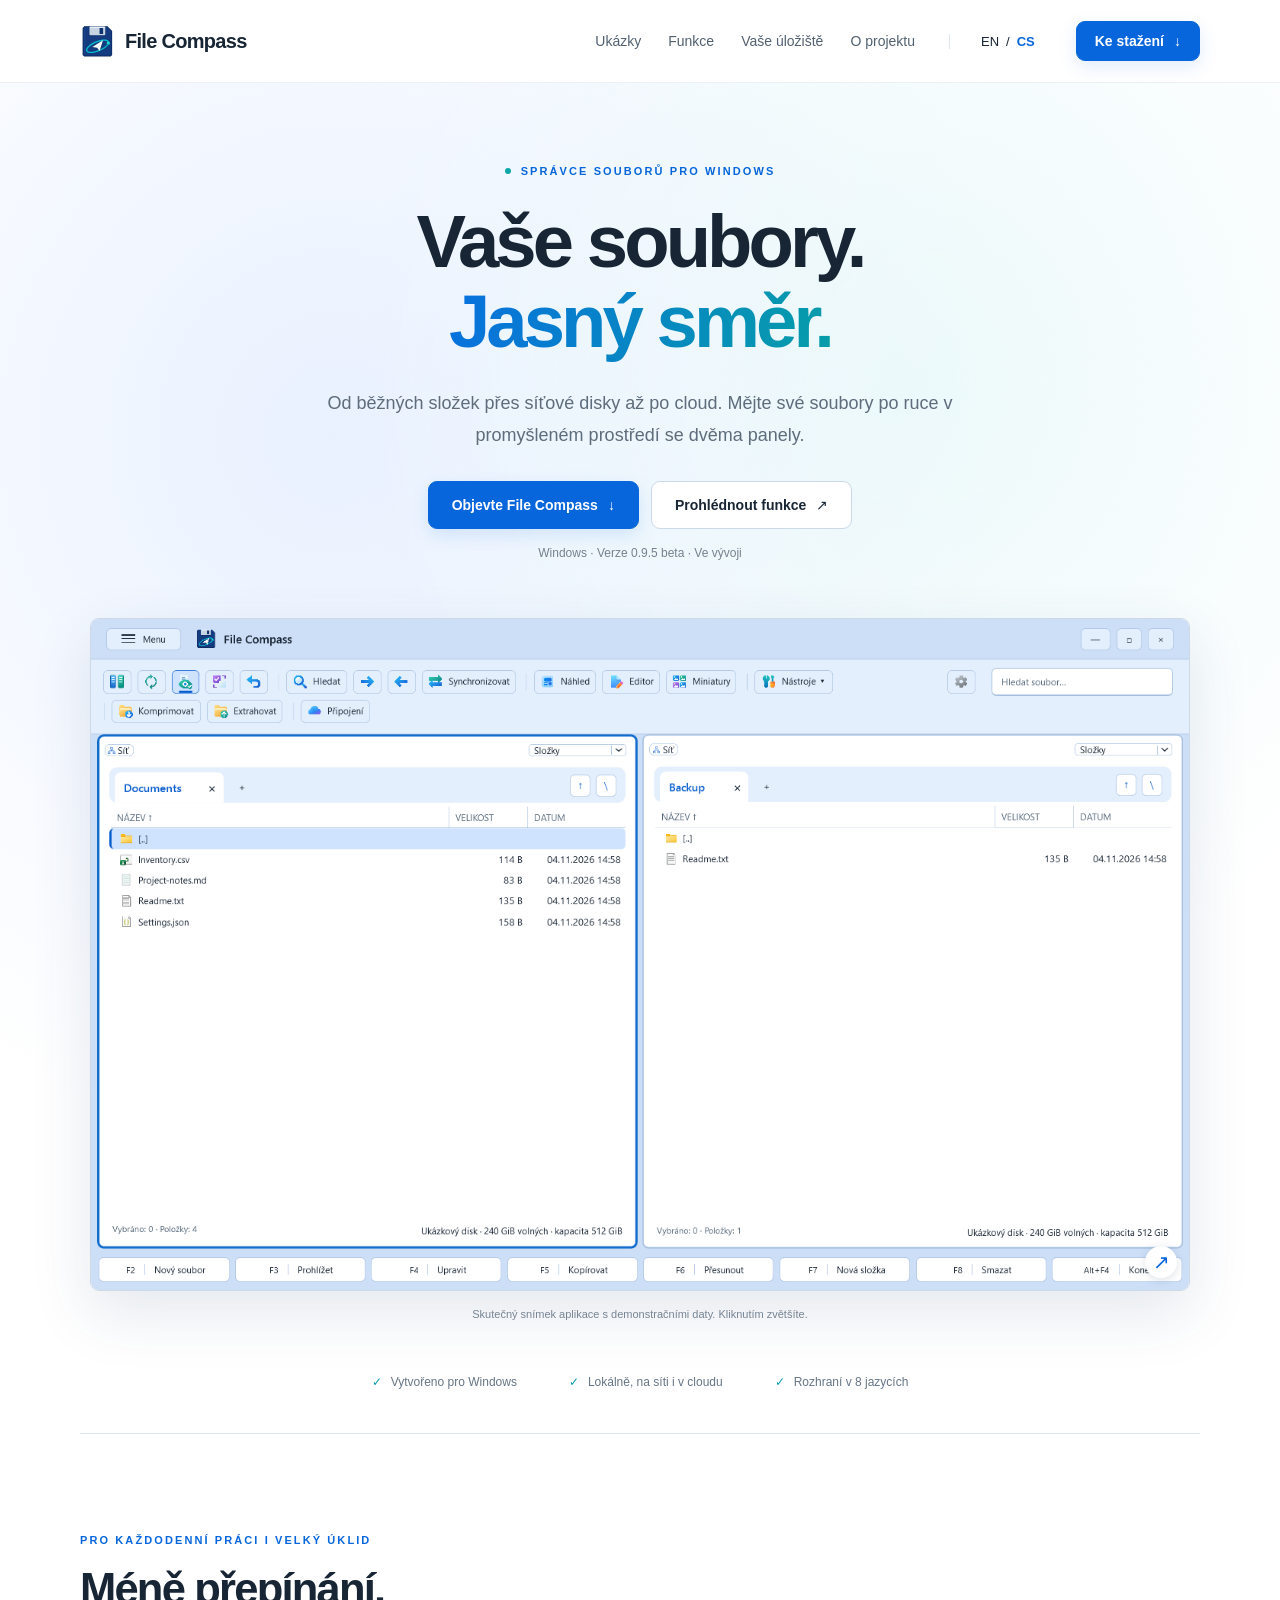
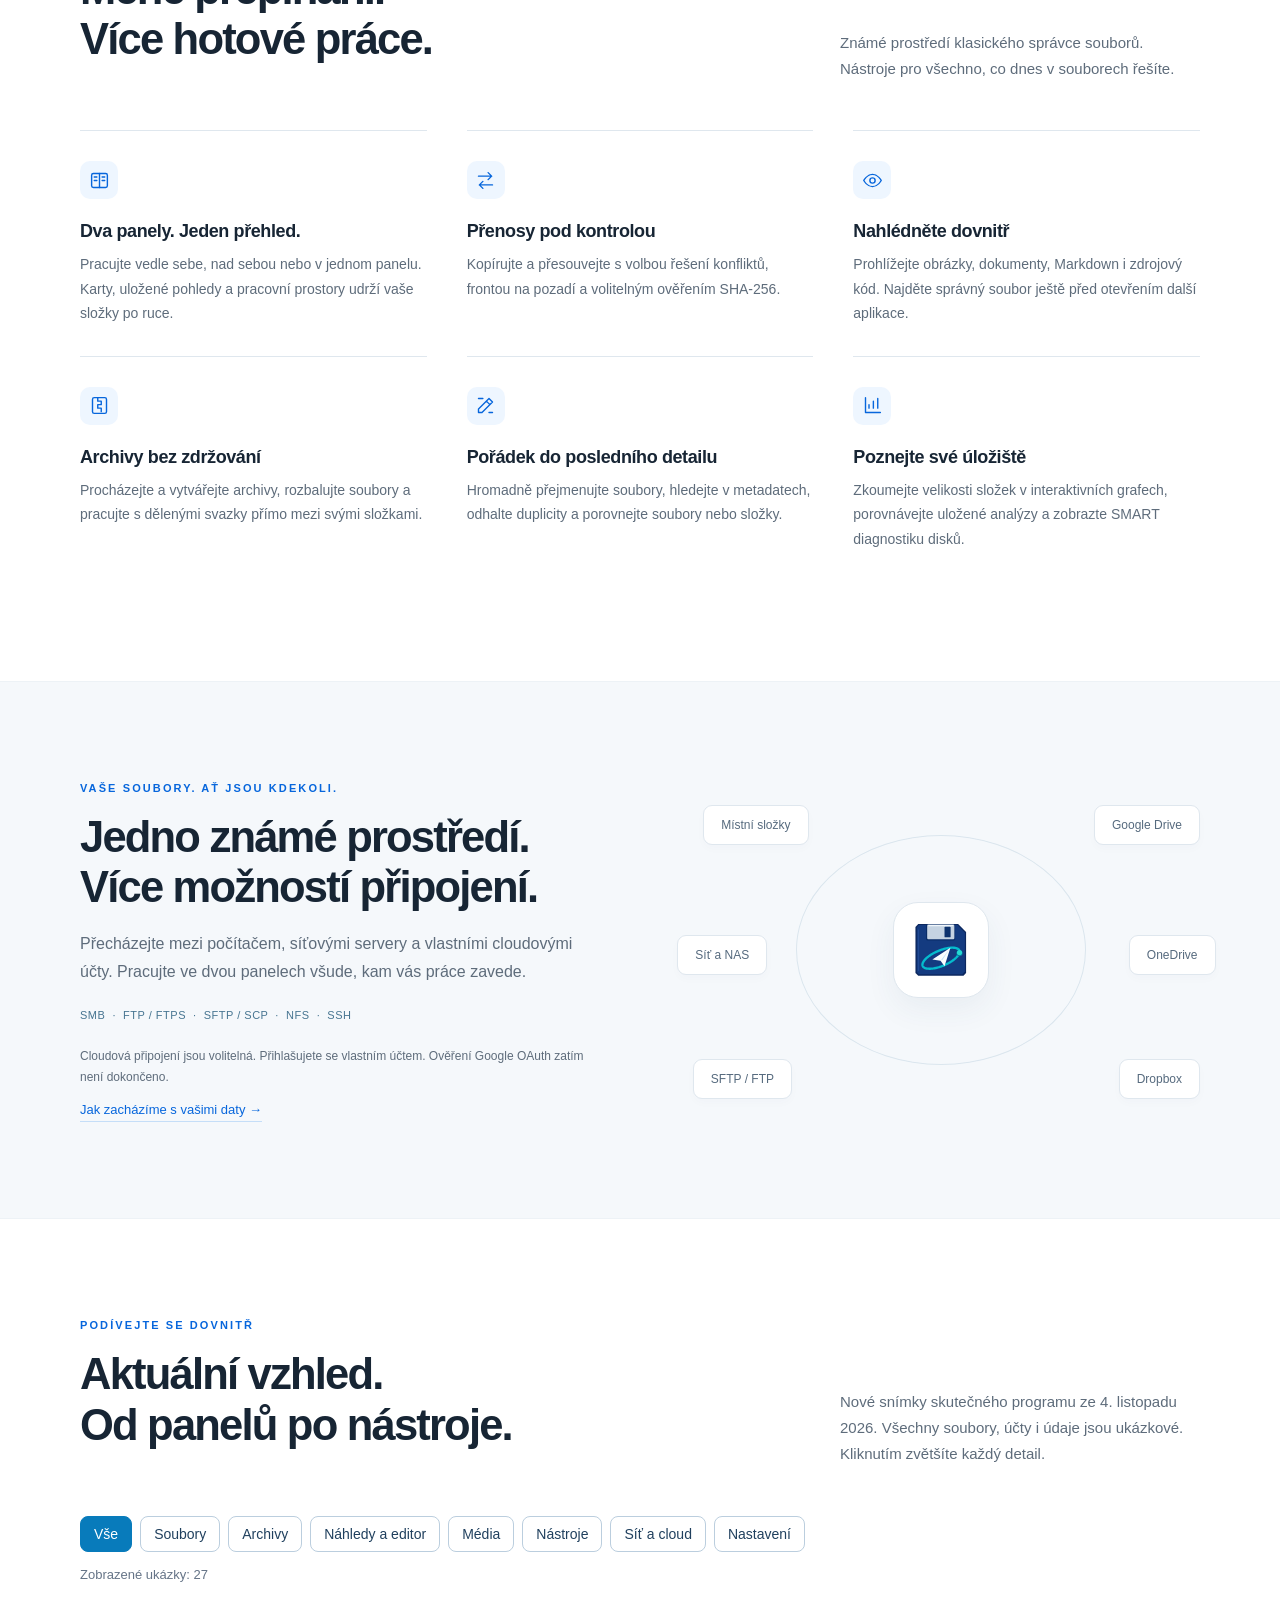
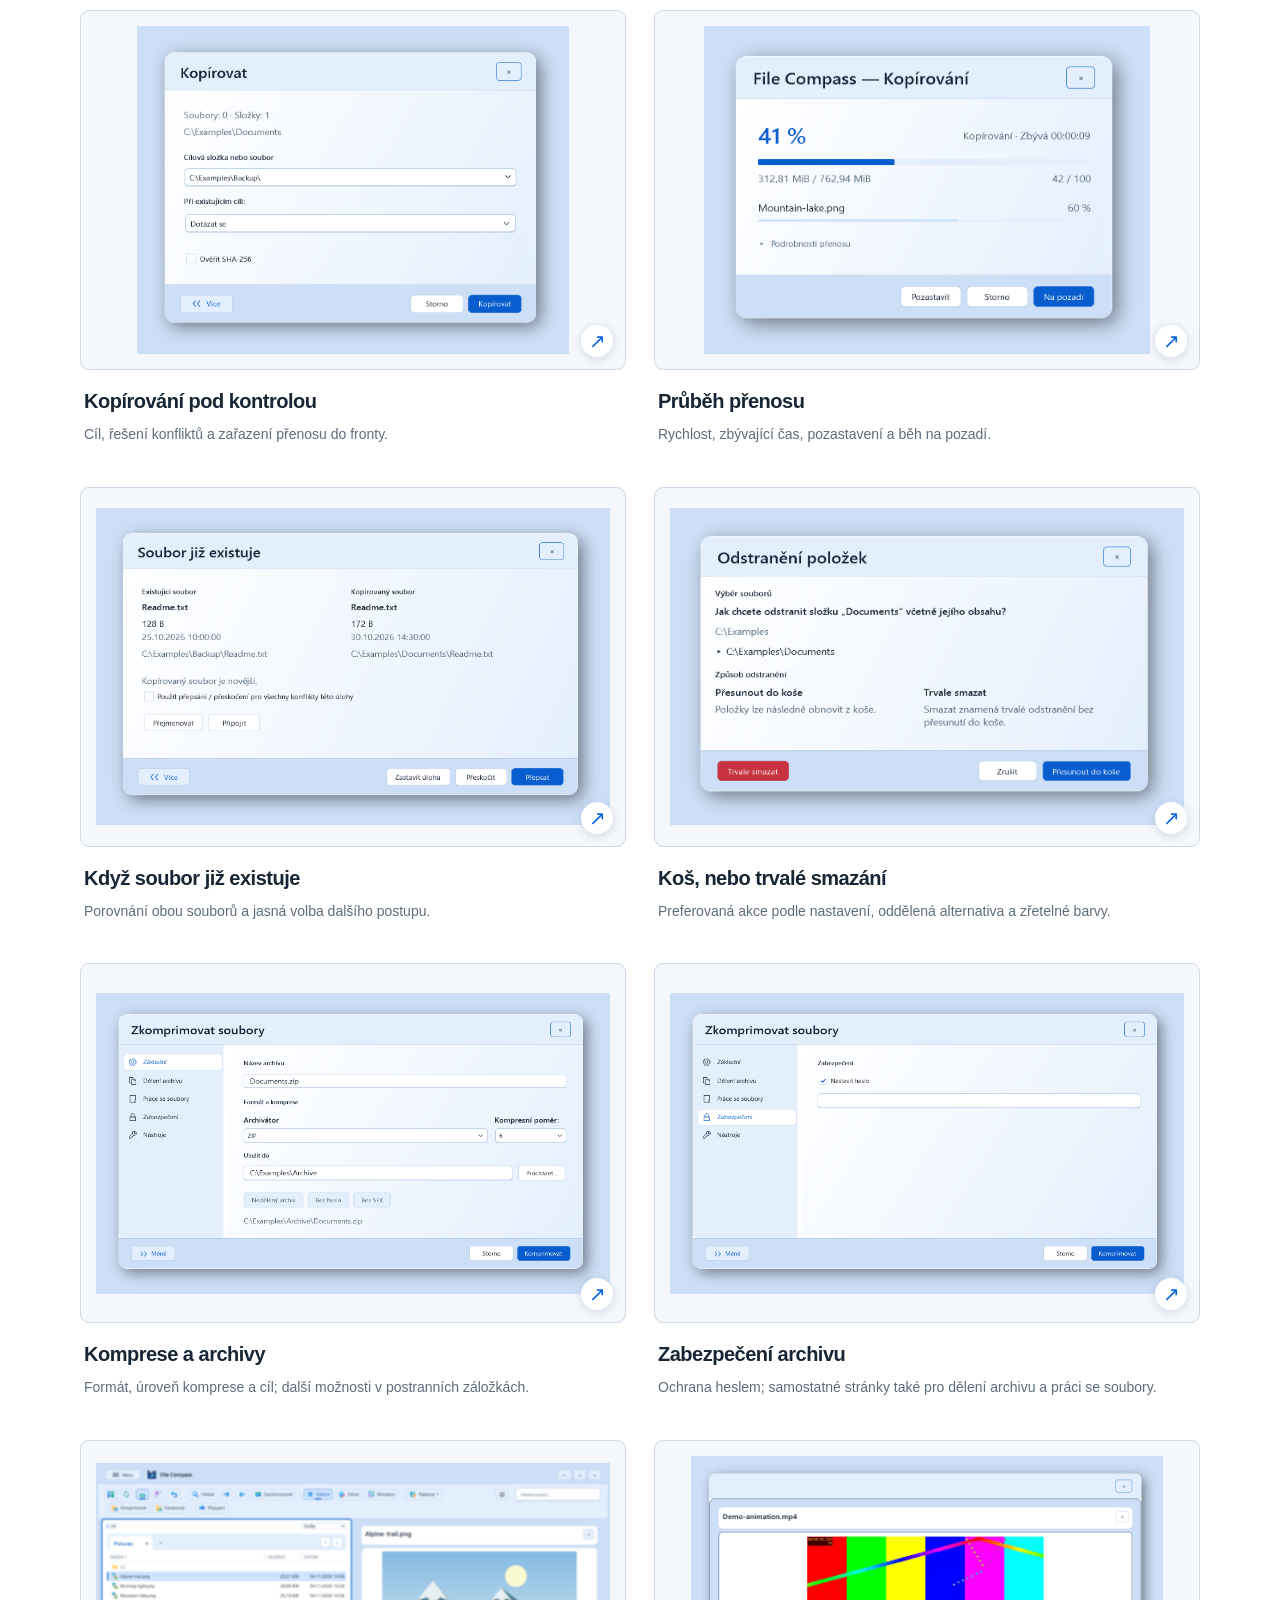
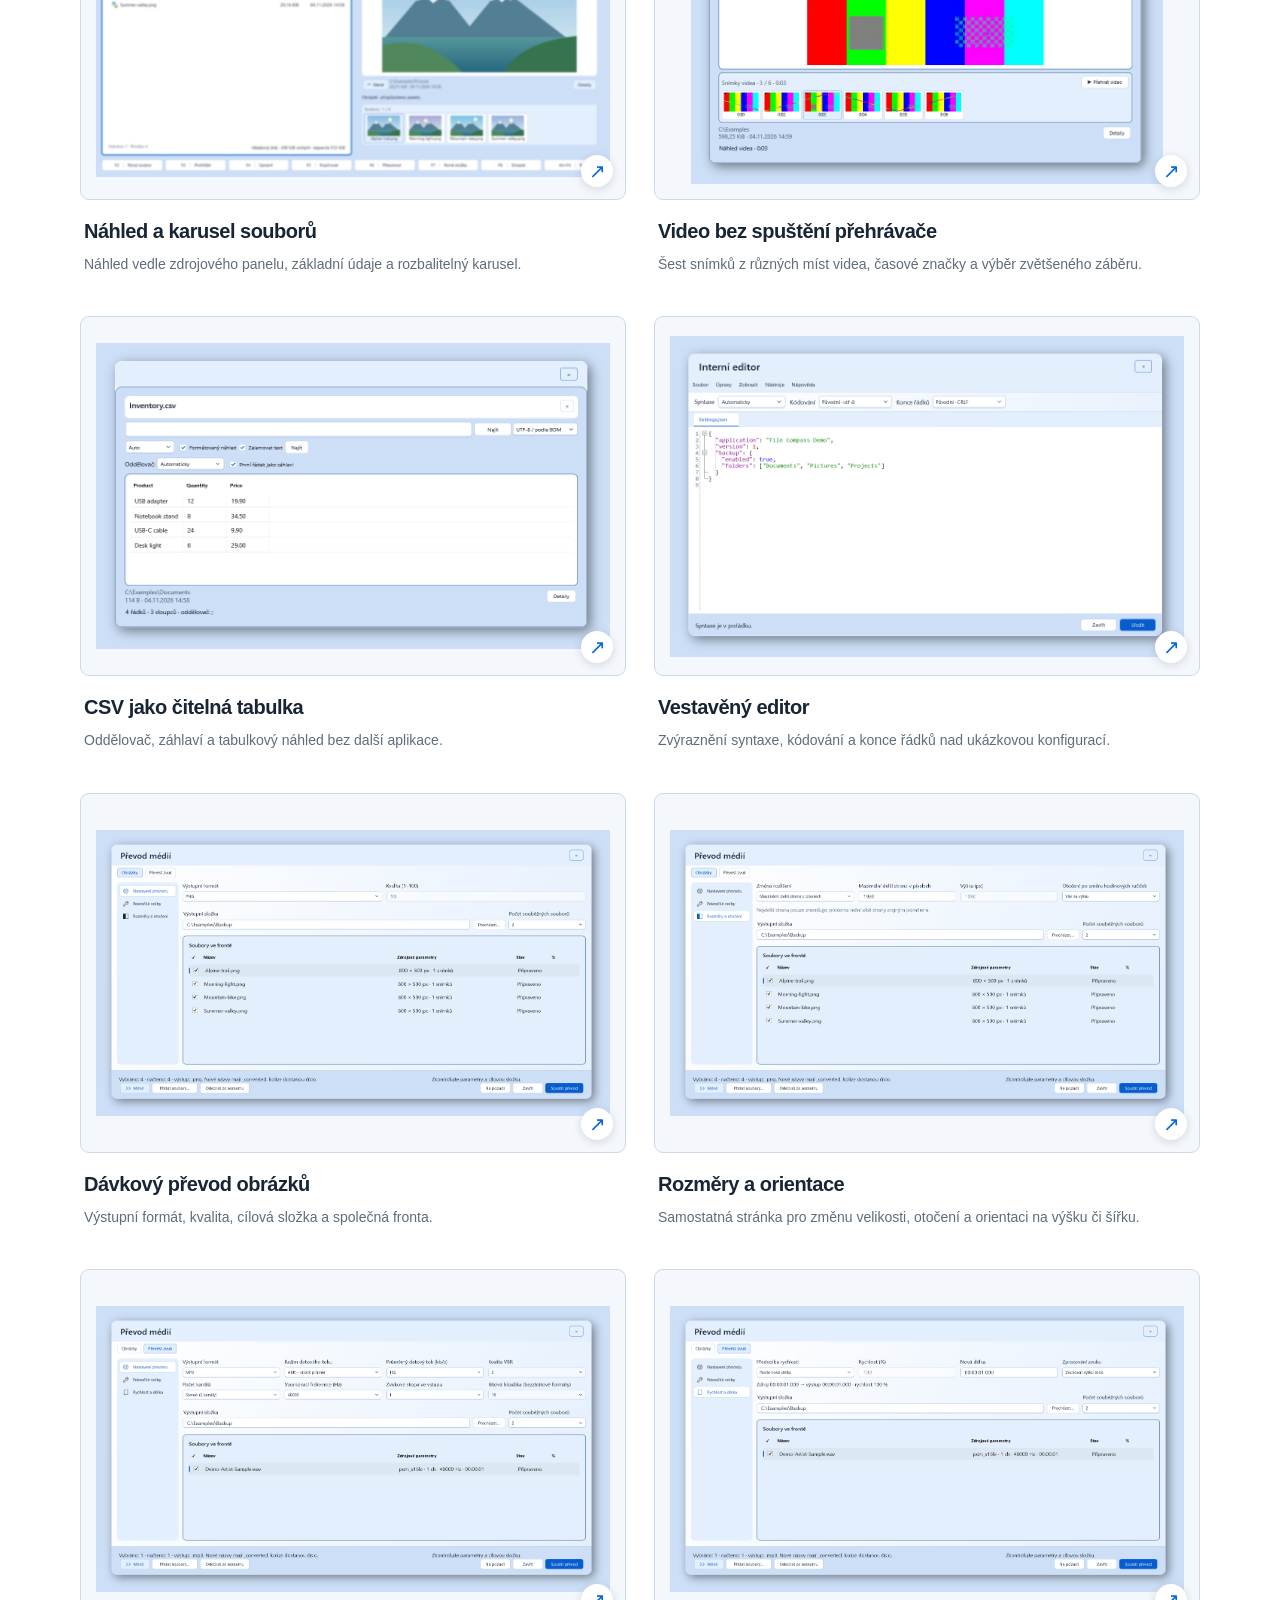
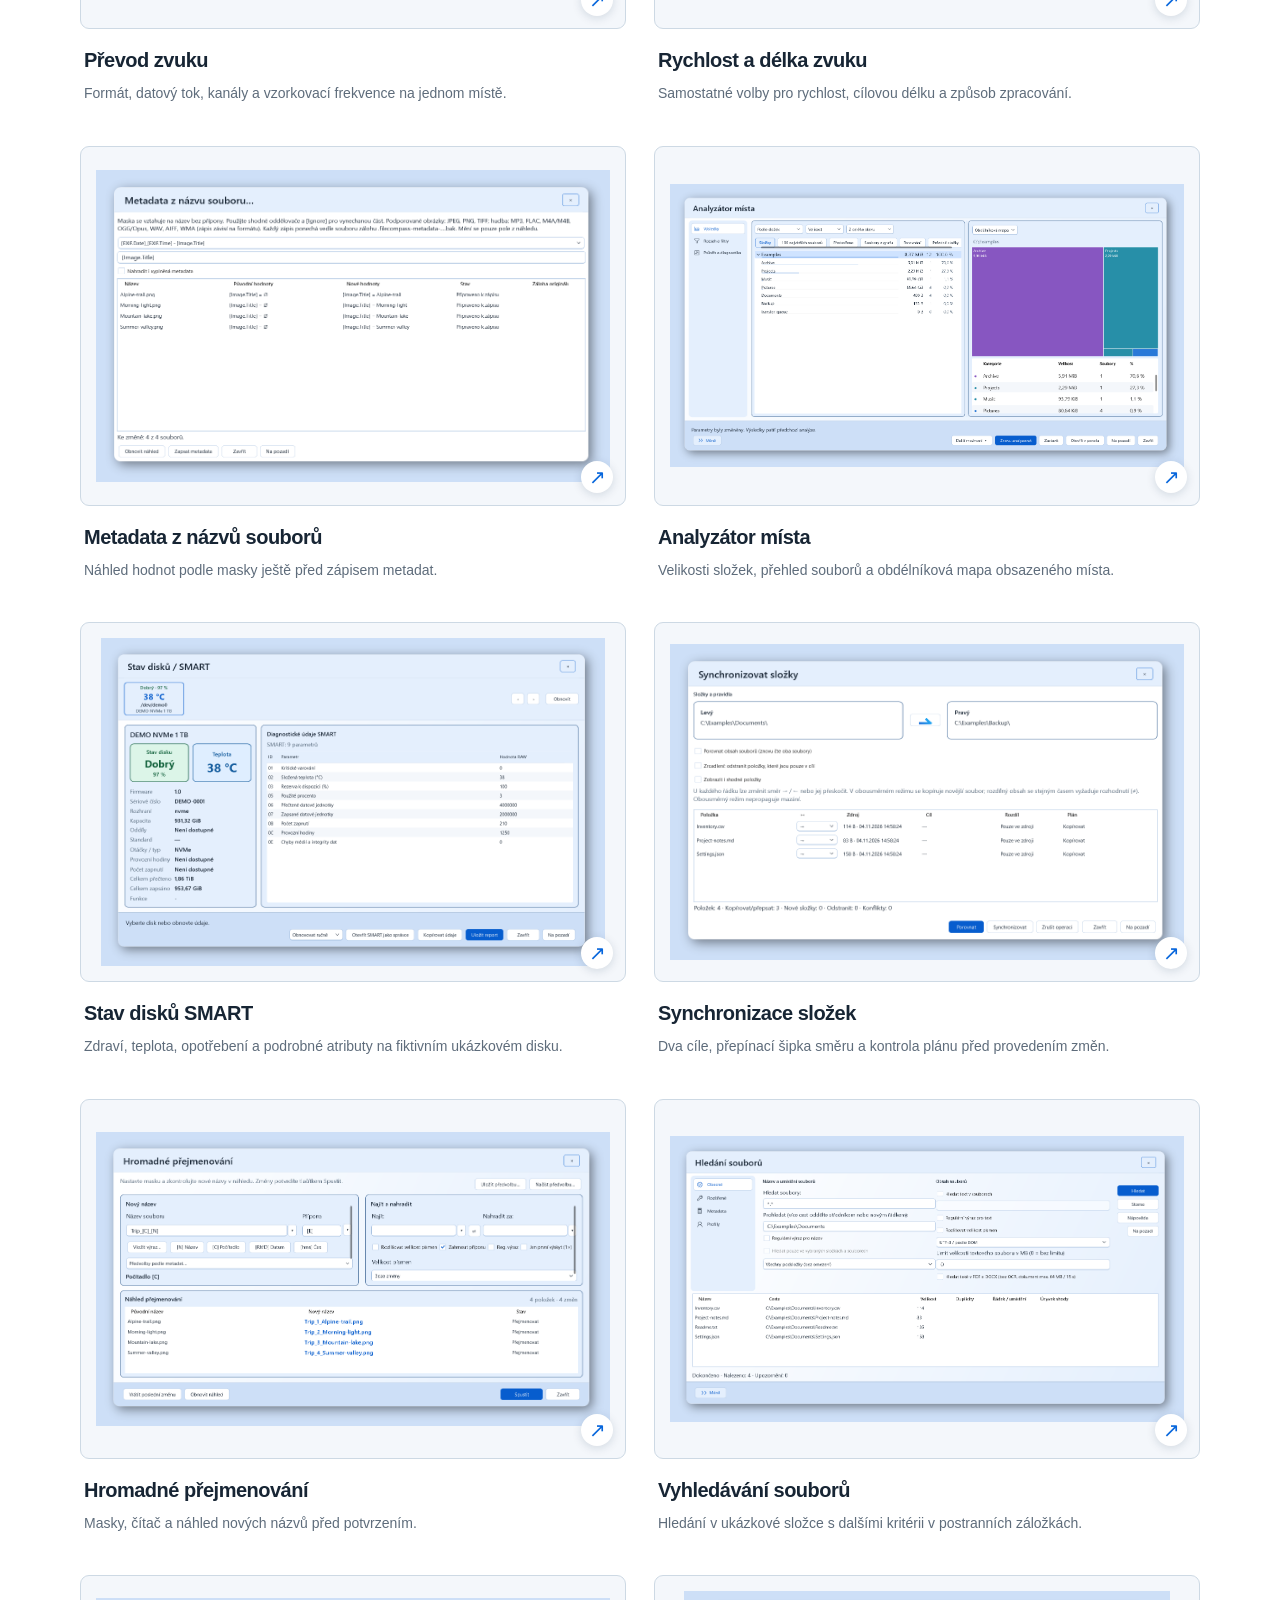
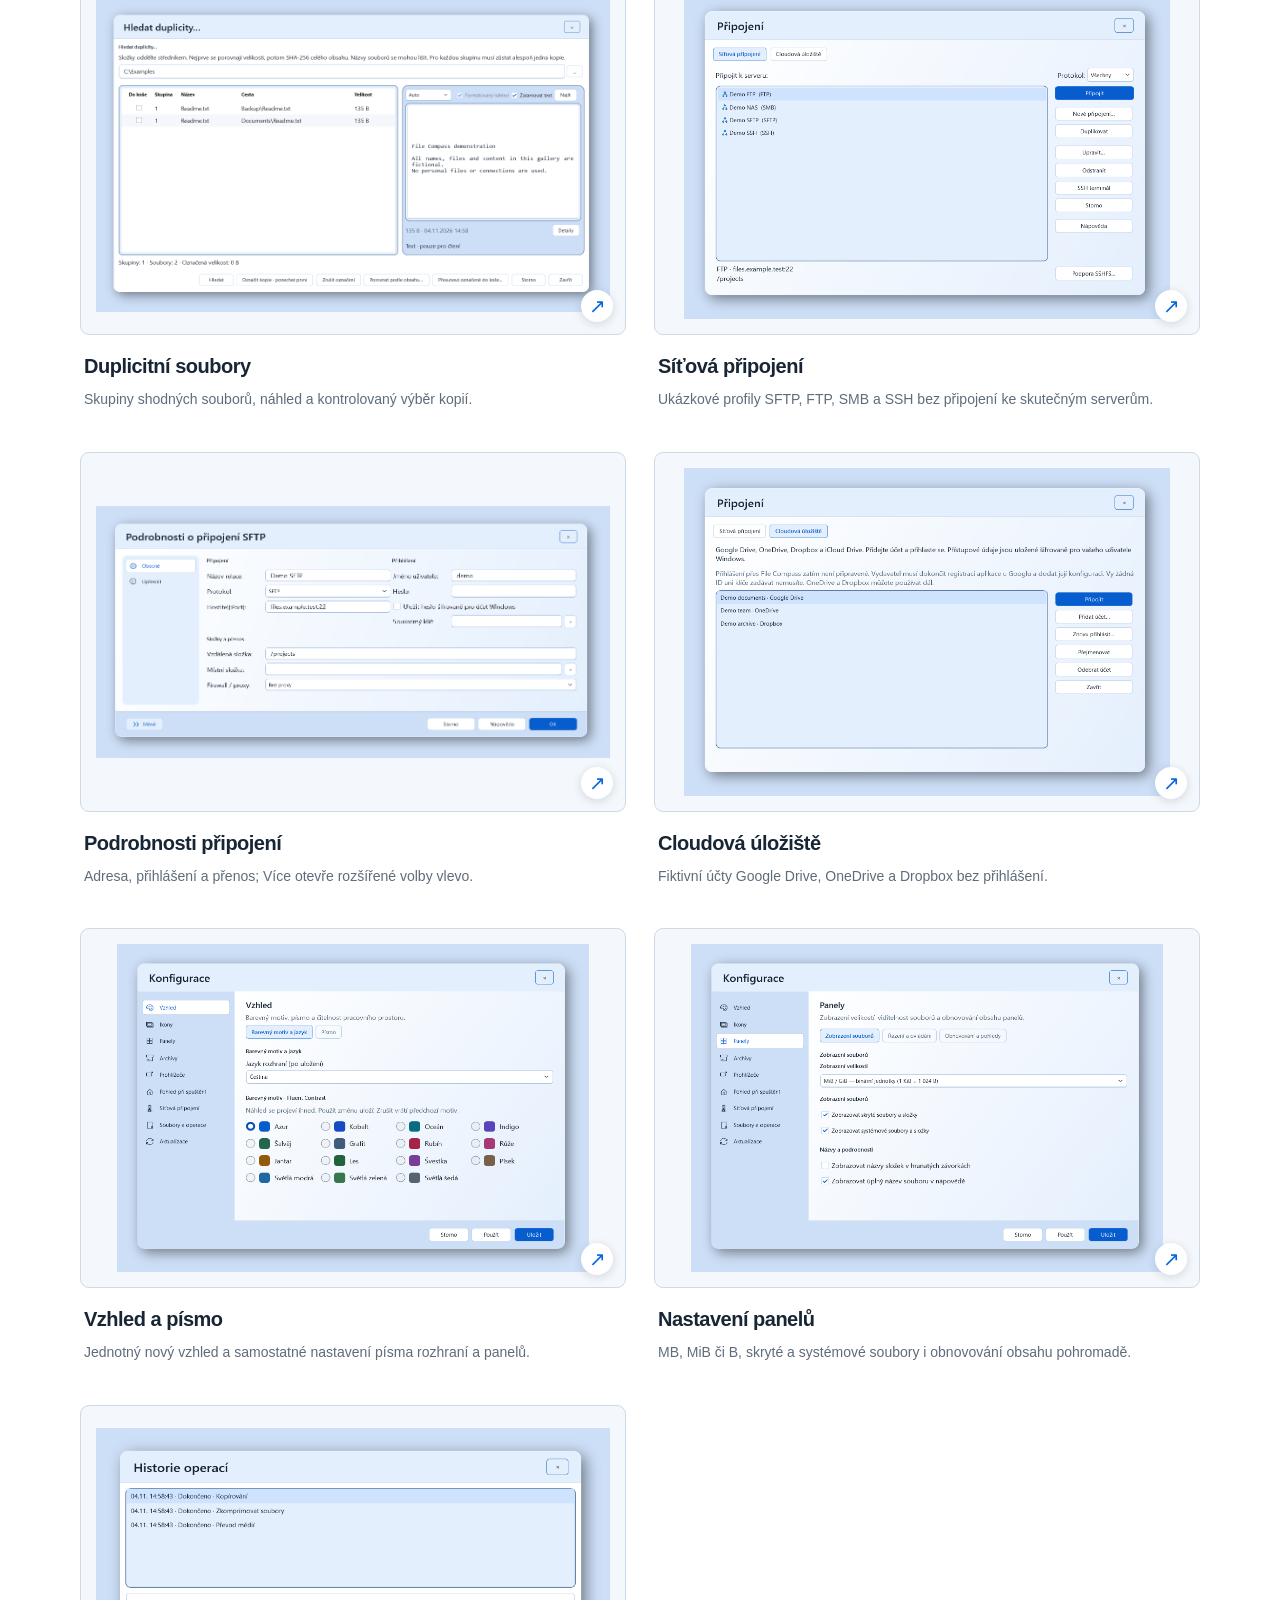
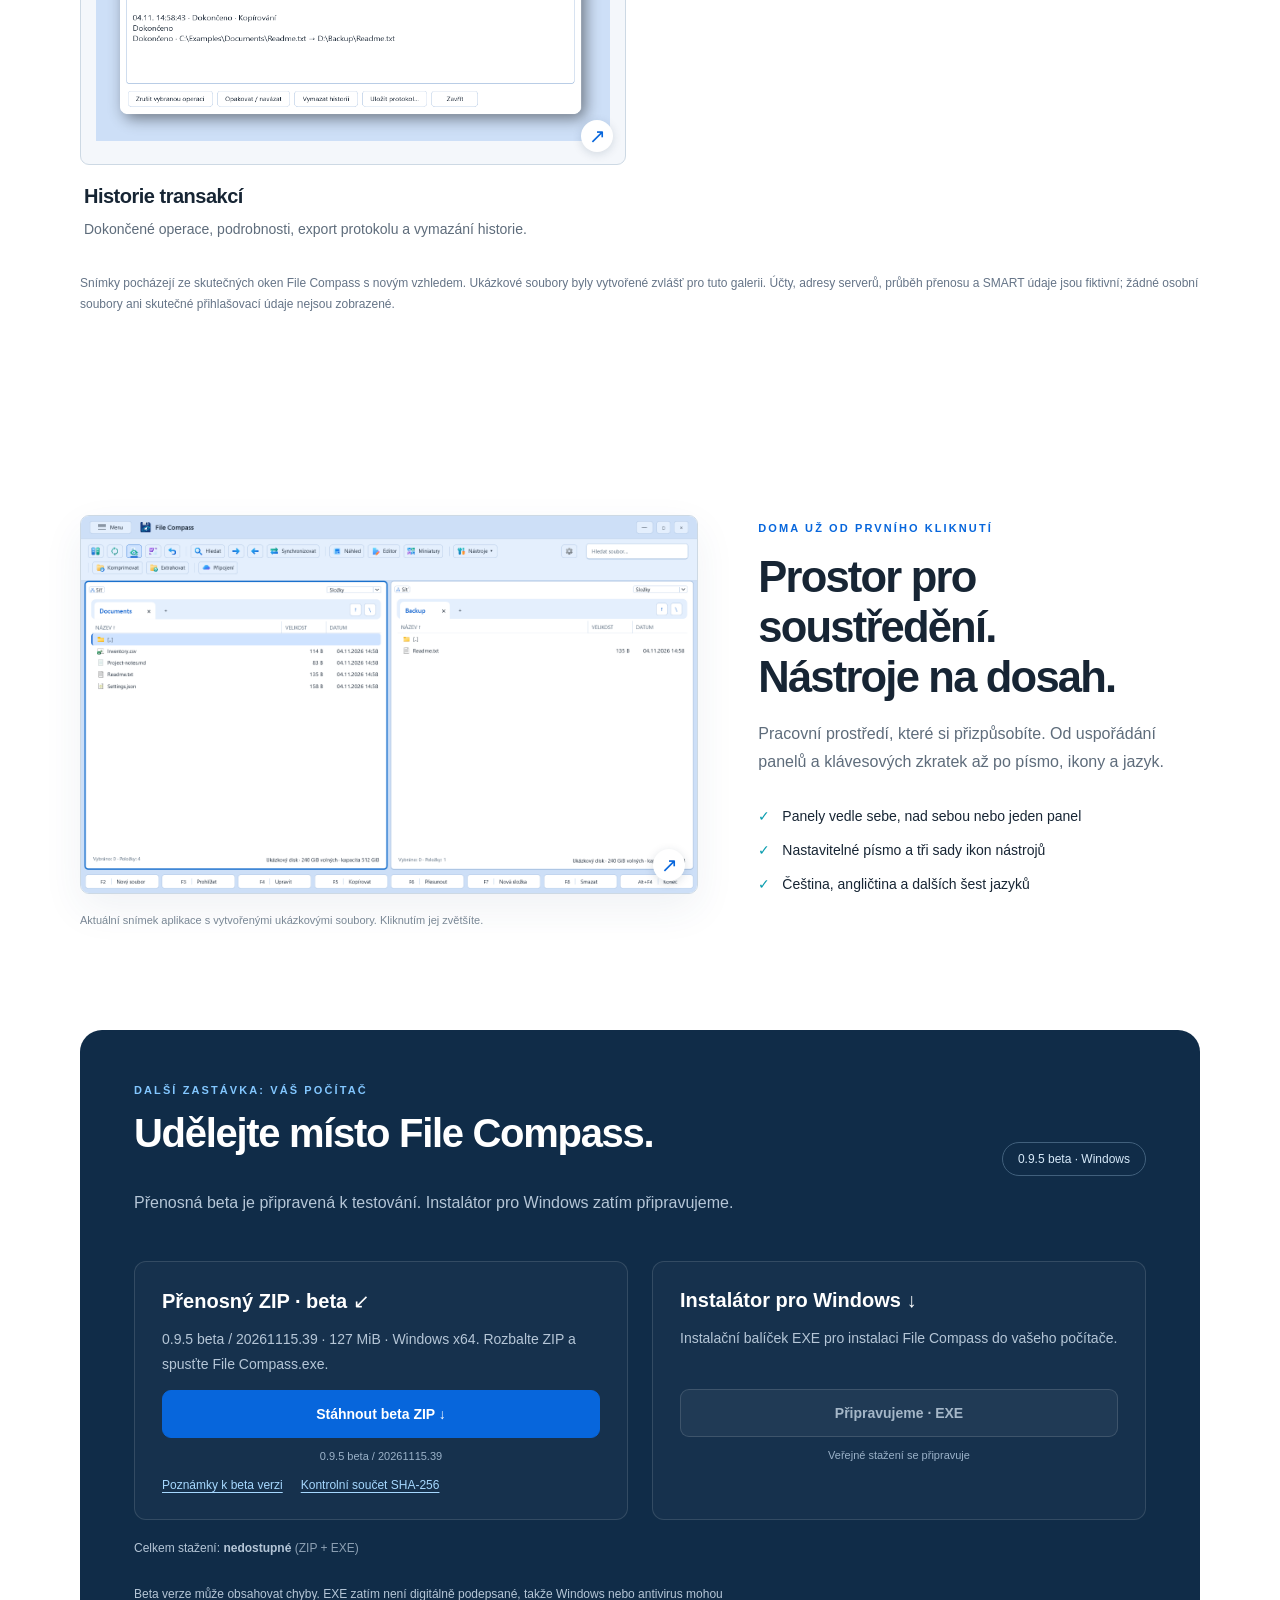
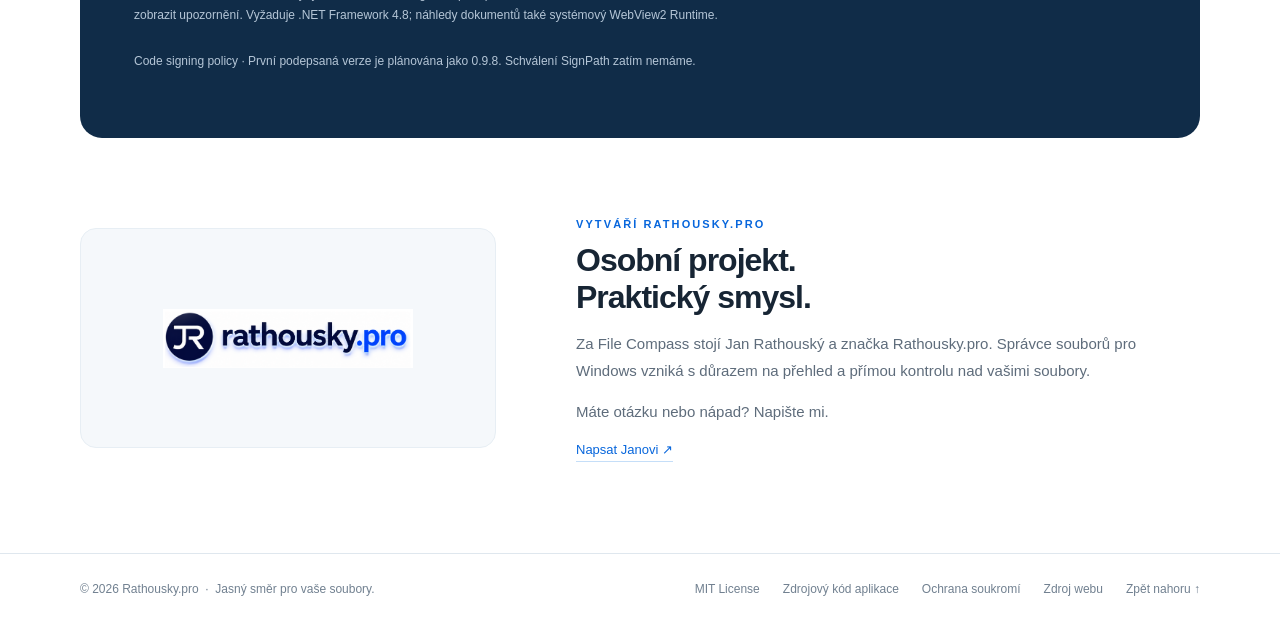
==== cs.html @ 308aa8f0 "Update developer contact address" ====
<!doctype html>
<html lang="cs"><head><meta charset="utf-8"><meta name="viewport" content="width=device-width,initial-scale=1"><meta name="google-site-verification" content="M_DTJXm-xTybHw3VPrfYcktuZWvWkxD3IiZ2wv-HKV4"><title>File Compass — Vaše soubory. Jasný směr.</title><meta name="description" content="Správce souborů pro Windows od Jana Rathouského. Dva panely, síťová a cloudová úložiště, archivy, náhledy a nástroje pro pořádek v souborech."><meta name="theme-color" content="#ffffff"><meta property="og:type" content="website"><meta property="og:title" content="File Compass — Vaše soubory. Jasný směr."><meta property="og:description" content="Správce souborů pro Windows od Jana Rathouského. Dva panely, síťová a cloudová úložiště, archivy, náhledy a nástroje pro pořádek v souborech."><link rel="canonical" href="https://rathousky-pro.github.io/file-compass-web/cs.html"><link rel="alternate" hreflang="en" href="https://rathousky-pro.github.io/file-compass-web/"><link rel="alternate" hreflang="cs" href="https://rathousky-pro.github.io/file-compass-web/cs.html"><link rel="alternate" hreflang="x-default" href="https://rathousky-pro.github.io/file-compass-web/"><link rel="icon" href="assets/floppy-orbit.svg" type="image/svg+xml"><link rel="stylesheet" href="style.css"><link rel="stylesheet" href="gallery.css"><script defer src="site.js"></script><script defer src="gallery.js"></script></head>
<body id="top"><a class="skip" href="#main">Přejít na obsah</a><header class="header"><nav class="nav wrap" aria-label="Hlavní navigace"><a class="brand" href="cs.html" aria-label="File Compass"><img src="assets/floppy-orbit.svg" width="35" height="35" alt="">File Compass</a><div class="navlinks"><a href="#gallery">Ukázky</a><a href="#features">Funkce</a><a href="#storage">Vaše úložiště</a><a href="#about">O projektu</a></div><div class="language"><a href="index.html" lang="en" hreflang="en" >EN</a><span aria-hidden="true">/</span><a href="cs.html" lang="cs" hreflang="cs" aria-current="page">CS</a></div><a class="button primary small" href="#download">Ke stažení <span aria-hidden="true">↓</span></a></nav></header>
<main id="main"><section class="hero"><div class="wrap"><div class="eyebrow"><span class="dot"></span>Správce souborů pro Windows</div><h1>Vaše soubory.<br><span class="gradient">Jasný směr.</span></h1><p class="lead">Od běžných složek přes síťové disky až po cloud. Mějte své soubory po ruce v promyšleném prostředí se dvěma panely.</p><div class="actions"><a class="button primary" href="#download">Objevte File Compass <span aria-hidden="true">↓</span></a><a class="button" href="#features">Prohlédnout funkce <span aria-hidden="true">↗</span></a></div><div class="fine">Windows · Verze 0.9.5 beta · Ve vývoji</div><figure class="app-stage real-app-stage"><a class="screenshot-link" href="assets/screenshots/cs-panels.png" data-lightbox aria-label="Zvětšit: File Compass — dva panely s ukázkovými soubory"><img src="assets/screenshots/cs-panels.png" width="1440" height="880" fetchpriority="high" decoding="async" alt="File Compass — dva panely s ukázkovými soubory"><span class="zoom-hint" aria-hidden="true">↗</span></a><figcaption class="caption">Skutečný snímek aplikace s demonstračními daty. Kliknutím zvětšíte.</figcaption></figure><div class="trustline"><span>Vytvořeno pro Windows</span><span>Lokálně, na síti i v cloudu</span><span>Rozhraní v 8 jazycích</span></div></div></section>
<section class="section wrap" id="features"><div class="section-head"><div><div class="eyebrow">Pro každodenní práci i velký úklid</div><h2>Méně přepínání.<br>Více hotové práce.</h2></div><p>Známé prostředí klasického správce souborů. Nástroje pro všechno, co dnes v souborech řešíte.</p></div><div class="feature-grid"><article class="feature"><div class="feature-icon" aria-hidden="true"><svg viewBox="0 0 24 24"><rect x="3" y="4" width="18" height="16" rx="2"/><path d="M12 4v16M6 8h3m6 0h3M6 12h3m6 0h3"/></svg></div><h3>Dva panely. Jeden přehled.</h3><p>Pracujte vedle sebe, nad sebou nebo v jednom panelu. Karty, uložené pohledy a pracovní prostory udrží vaše složky po ruce.</p></article><article class="feature"><div class="feature-icon" aria-hidden="true"><svg viewBox="0 0 24 24"><path d="M4 7h15m-4-4 4 4-4 4M20 17H5m4-4-4 4 4 4"/></svg></div><h3>Přenosy pod kontrolou</h3><p>Kopírujte a přesouvejte s volbou řešení konfliktů, frontou na pozadí a volitelným ověřením SHA-256.</p></article><article class="feature"><div class="feature-icon" aria-hidden="true"><svg viewBox="0 0 24 24"><path d="M2 12s4-7 10-7 10 7 10 7-4 7-10 7S2 12 2 12Z"/><circle cx="12" cy="12" r="3"/></svg></div><h3>Nahlédněte dovnitř</h3><p>Prohlížejte obrázky, dokumenty, Markdown i zdrojový kód. Najděte správný soubor ještě před otevřením další aplikace.</p></article><article class="feature"><div class="feature-icon" aria-hidden="true"><svg viewBox="0 0 24 24"><rect x="4" y="3" width="16" height="18" rx="2"/><path d="M10 3v4h4v4h-4v4h4v4"/></svg></div><h3>Archivy bez zdržování</h3><p>Procházejte a vytvářejte archivy, rozbalujte soubory a pracujte s dělenými svazky přímo mezi svými složkami.</p></article><article class="feature"><div class="feature-icon" aria-hidden="true"><svg viewBox="0 0 24 24"><path d="m4 16 12-12 4 4L8 20H4v-4Zm9-9 4 4M4 4h5M16 20h4"/></svg></div><h3>Pořádek do posledního detailu</h3><p>Hromadně přejmenujte soubory, hledejte v metadatech, odhalte duplicity a porovnejte soubory nebo složky.</p></article><article class="feature"><div class="feature-icon" aria-hidden="true"><svg viewBox="0 0 24 24"><path d="M4 3v17h17M8 15v-4m5 4V7m5 8V4"/></svg></div><h3>Poznejte své úložiště</h3><p>Zkoumejte velikosti složek v interaktivních grafech, porovnávejte uložené analýzy a zobrazte SMART diagnostiku disků.</p></article></div></section>
<section class="section storage" id="storage"><div class="wrap split"><div><div class="eyebrow">Vaše soubory. Ať jsou kdekoli.</div><h2>Jedno známé prostředí.<br>Více možností připojení.</h2><p class="section-intro">Přecházejte mezi počítačem, síťovými servery a vlastními cloudovými účty. Pracujte ve dvou panelech všude, kam vás práce zavede.</p><div class="protocols">SMB &nbsp;·&nbsp; FTP / FTPS &nbsp;·&nbsp; SFTP / SCP &nbsp;·&nbsp; NFS &nbsp;·&nbsp; SSH</div><p class="privacy-note">Cloudová připojení jsou volitelná. Přihlašujete se vlastním účtem. Ověření Google OAuth zatím není dokončeno.</p><a class="text-link" href="privacy-cs.html">Jak zacházíme s vašimi daty →</a></div><div class="storage-diagram"><div class="orbit" aria-hidden="true"></div><div class="hub"><img src="assets/floppy-orbit.svg" width="60" height="60" alt="File Compass"></div><span class="endpoint ep1">Místní složky</span><span class="endpoint ep2">Google Drive</span><span class="endpoint ep3">Síť a NAS</span><span class="endpoint ep4">OneDrive</span><span class="endpoint ep5">SFTP / FTP</span><span class="endpoint ep6">Dropbox</span></div></div></section>
<section class="section wrap" id="gallery"><div class="section-head"><div><div class="eyebrow">Podívejte se dovnitř</div><h2>Aktuální vzhled.<br>Od panelů po nástroje.</h2></div><p>Nové snímky skutečného programu ze 4. listopadu 2026. Všechny soubory, účty i údaje jsou ukázkové. Kliknutím zvětšíte každý detail.</p></div><div class="gallery-filters" hidden role="group" aria-label="Filtrovat funkce"><button type="button" data-gallery-filter="all" aria-pressed="true">Vše</button><button type="button" data-gallery-filter="files" aria-pressed="false">Soubory</button><button type="button" data-gallery-filter="archives" aria-pressed="false">Archivy</button><button type="button" data-gallery-filter="previews" aria-pressed="false">Náhledy a editor</button><button type="button" data-gallery-filter="media" aria-pressed="false">Média</button><button type="button" data-gallery-filter="tools" aria-pressed="false">Nástroje</button><button type="button" data-gallery-filter="network" aria-pressed="false">Síť a cloud</button><button type="button" data-gallery-filter="settings" aria-pressed="false">Nastavení</button></div><p class="gallery-result" aria-live="polite" data-gallery-count data-label="Zobrazené ukázky">Zobrazené ukázky: 27</p><div class="screenshot-grid"><figure class="gallery-card" data-gallery-group="files"><a class="screenshot-link" href="assets/screenshots/cs-copy.png" data-lightbox aria-label="Zvětšit: Kopírování pod kontrolou"><img src="assets/screenshots/cs-copy.png" width="591" height="448" loading="lazy" decoding="async" alt="Kopírování pod kontrolou"><span class="zoom-hint" aria-hidden="true">↗</span></a><figcaption><h3>Kopírování pod kontrolou</h3><p>Cíl, řešení konfliktů a zařazení přenosu do fronty.</p></figcaption></figure><figure class="gallery-card" data-gallery-group="files"><a class="screenshot-link" href="assets/screenshots/cs-copy-progress.png" data-lightbox aria-label="Zvětšit: Průběh přenosu"><img src="assets/screenshots/cs-copy-progress.png" width="520" height="382" loading="lazy" decoding="async" alt="Průběh přenosu"><span class="zoom-hint" aria-hidden="true">↗</span></a><figcaption><h3>Průběh přenosu</h3><p>Rychlost, zbývající čas, pozastavení a běh na pozadí.</p></figcaption></figure><figure class="gallery-card" data-gallery-group="files"><a class="screenshot-link" href="assets/screenshots/cs-conflict.png" data-lightbox aria-label="Zvětšit: Když soubor již existuje"><img src="assets/screenshots/cs-conflict.png" width="740" height="456" loading="lazy" decoding="async" alt="Když soubor již existuje"><span class="zoom-hint" aria-hidden="true">↗</span></a><figcaption><h3>Když soubor již existuje</h3><p>Porovnání obou souborů a jasná volba dalšího postupu.</p></figcaption></figure><figure class="gallery-card" data-gallery-group="files"><a class="screenshot-link" href="assets/screenshots/cs-delete.png" data-lightbox aria-label="Zvětšit: Koš, nebo trvalé smazání"><img src="assets/screenshots/cs-delete.png" width="640" height="395" loading="lazy" decoding="async" alt="Koš, nebo trvalé smazání"><span class="zoom-hint" aria-hidden="true">↗</span></a><figcaption><h3>Koš, nebo trvalé smazání</h3><p>Preferovaná akce podle nastavení, oddělená alternativa a zřetelné barvy.</p></figcaption></figure><figure class="gallery-card" data-gallery-group="archives"><a class="screenshot-link" href="assets/screenshots/cs-compression.png" data-lightbox aria-label="Zvětšit: Komprese a archivy"><img src="assets/screenshots/cs-compression.png" width="895" height="525" loading="lazy" decoding="async" alt="Komprese a archivy"><span class="zoom-hint" aria-hidden="true">↗</span></a><figcaption><h3>Komprese a archivy</h3><p>Formát, úroveň komprese a cíl; další možnosti v postranních záložkách.</p></figcaption></figure><figure class="gallery-card" data-gallery-group="archives"><a class="screenshot-link" href="assets/screenshots/cs-compression-security.png" data-lightbox aria-label="Zvětšit: Zabezpečení archivu"><img src="assets/screenshots/cs-compression-security.png" width="895" height="525" loading="lazy" decoding="async" alt="Zabezpečení archivu"><span class="zoom-hint" aria-hidden="true">↗</span></a><figcaption><h3>Zabezpečení archivu</h3><p>Ochrana heslem; samostatné stránky také pro dělení archivu a práci se soubory.</p></figcaption></figure><figure class="gallery-card" data-gallery-group="previews"><a class="screenshot-link" href="assets/screenshots/cs-preview.png" data-lightbox aria-label="Zvětšit: Náhled a karusel souborů"><img src="assets/screenshots/cs-preview.png" width="1440" height="880" loading="lazy" decoding="async" alt="Náhled a karusel souborů"><span class="zoom-hint" aria-hidden="true">↗</span></a><figcaption><h3>Náhled a karusel souborů</h3><p>Náhled vedle zdrojového panelu, základní údaje a rozbalitelný karusel.</p></figcaption></figure><figure class="gallery-card" data-gallery-group="previews"><a class="screenshot-link" href="assets/screenshots/cs-video-preview.png" data-lightbox aria-label="Zvětšit: Video bez spuštění přehrávače"><img src="assets/screenshots/cs-video-preview.png" width="1048" height="728" loading="lazy" decoding="async" alt="Video bez spuštění přehrávače"><span class="zoom-hint" aria-hidden="true">↗</span></a><figcaption><h3>Video bez spuštění přehrávače</h3><p>Šest snímků z různých míst videa, časové značky a výběr zvětšeného záběru.</p></figcaption></figure><figure class="gallery-card" data-gallery-group="previews"><a class="screenshot-link" href="assets/screenshots/cs-csv.png" data-lightbox aria-label="Zvětšit: CSV jako čitelná tabulka"><img src="assets/screenshots/cs-csv.png" width="1088" height="648" loading="lazy" decoding="async" alt="CSV jako čitelná tabulka"><span class="zoom-hint" aria-hidden="true">↗</span></a><figcaption><h3>CSV jako čitelná tabulka</h3><p>Oddělovač, záhlaví a tabulkový náhled bez další aplikace.</p></figcaption></figure><figure class="gallery-card" data-gallery-group="previews"><a class="screenshot-link" href="assets/screenshots/cs-editor.png" data-lightbox aria-label="Zvětšit: Vestavěný editor"><img src="assets/screenshots/cs-editor.png" width="1120" height="700" loading="lazy" decoding="async" alt="Vestavěný editor"><span class="zoom-hint" aria-hidden="true">↗</span></a><figcaption><h3>Vestavěný editor</h3><p>Zvýraznění syntaxe, kódování a konce řádků nad ukázkovou konfigurací.</p></figcaption></figure><figure class="gallery-card" data-gallery-group="media"><a class="screenshot-link" href="assets/screenshots/cs-images.png" data-lightbox aria-label="Zvětšit: Dávkový převod obrázků"><img src="assets/screenshots/cs-images.png" width="1365" height="760" loading="lazy" decoding="async" alt="Dávkový převod obrázků"><span class="zoom-hint" aria-hidden="true">↗</span></a><figcaption><h3>Dávkový převod obrázků</h3><p>Výstupní formát, kvalita, cílová složka a společná fronta.</p></figcaption></figure><figure class="gallery-card" data-gallery-group="media"><a class="screenshot-link" href="assets/screenshots/cs-image-geometry.png" data-lightbox aria-label="Zvětšit: Rozměry a orientace"><img src="assets/screenshots/cs-image-geometry.png" width="1365" height="760" loading="lazy" decoding="async" alt="Rozměry a orientace"><span class="zoom-hint" aria-hidden="true">↗</span></a><figcaption><h3>Rozměry a orientace</h3><p>Samostatná stránka pro změnu velikosti, otočení a orientaci na výšku či šířku.</p></figcaption></figure><figure class="gallery-card" data-gallery-group="media"><a class="screenshot-link" href="assets/screenshots/cs-audio.png" data-lightbox aria-label="Zvětšit: Převod zvuku"><img src="assets/screenshots/cs-audio.png" width="1365" height="760" loading="lazy" decoding="async" alt="Převod zvuku"><span class="zoom-hint" aria-hidden="true">↗</span></a><figcaption><h3>Převod zvuku</h3><p>Formát, datový tok, kanály a vzorkovací frekvence na jednom místě.</p></figcaption></figure><figure class="gallery-card" data-gallery-group="media"><a class="screenshot-link" href="assets/screenshots/cs-audio-speed.png" data-lightbox aria-label="Zvětšit: Rychlost a délka zvuku"><img src="assets/screenshots/cs-audio-speed.png" width="1365" height="760" loading="lazy" decoding="async" alt="Rychlost a délka zvuku"><span class="zoom-hint" aria-hidden="true">↗</span></a><figcaption><h3>Rychlost a délka zvuku</h3><p>Samostatné volby pro rychlost, cílovou délku a způsob zpracování.</p></figcaption></figure><figure class="gallery-card" data-gallery-group="media"><a class="screenshot-link" href="assets/screenshots/cs-metadata.png" data-lightbox aria-label="Zvětšit: Metadata z názvů souborů"><img src="assets/screenshots/cs-metadata.png" width="1140" height="691" loading="lazy" decoding="async" alt="Metadata z názvů souborů"><span class="zoom-hint" aria-hidden="true">↗</span></a><figcaption><h3>Metadata z názvů souborů</h3><p>Náhled hodnot podle masky ještě před zápisem metadat.</p></figcaption></figure><figure class="gallery-card" data-gallery-group="tools"><a class="screenshot-link" href="assets/screenshots/cs-analyzer.png" data-lightbox aria-label="Zvětšit: Analyzátor místa"><img src="assets/screenshots/cs-analyzer.png" width="1435" height="791" loading="lazy" decoding="async" alt="Analyzátor místa"><span class="zoom-hint" aria-hidden="true">↗</span></a><figcaption><h3>Analyzátor místa</h3><p>Velikosti složek, přehled souborů a obdélníková mapa obsazeného místa.</p></figcaption></figure><figure class="gallery-card" data-gallery-group="tools"><a class="screenshot-link" href="assets/screenshots/cs-smart.png" data-lightbox aria-label="Zvětšit: Stav disků SMART"><img src="assets/screenshots/cs-smart.png" width="1200" height="780" loading="lazy" decoding="async" alt="Stav disků SMART"><span class="zoom-hint" aria-hidden="true">↗</span></a><figcaption><h3>Stav disků SMART</h3><p>Zdraví, teplota, opotřebení a podrobné atributy na fiktivním ukázkovém disku.</p></figcaption></figure><figure class="gallery-card" data-gallery-group="tools"><a class="screenshot-link" href="assets/screenshots/cs-sync.png" data-lightbox aria-label="Zvětšit: Synchronizace složek"><img src="assets/screenshots/cs-sync.png" width="1140" height="700" loading="lazy" decoding="async" alt="Synchronizace složek"><span class="zoom-hint" aria-hidden="true">↗</span></a><figcaption><h3>Synchronizace složek</h3><p>Dva cíle, přepínací šipka směru a kontrola plánu před provedením změn.</p></figcaption></figure><figure class="gallery-card" data-gallery-group="tools"><a class="screenshot-link" href="assets/screenshots/cs-rename.png" data-lightbox aria-label="Zvětšit: Hromadné přejmenování"><img src="assets/screenshots/cs-rename.png" width="1191" height="680" loading="lazy" decoding="async" alt="Hromadné přejmenování"><span class="zoom-hint" aria-hidden="true">↗</span></a><figcaption><h3>Hromadné přejmenování</h3><p>Masky, čítač a náhled nových názvů před potvrzením.</p></figcaption></figure><figure class="gallery-card" data-gallery-group="tools"><a class="screenshot-link" href="assets/screenshots/cs-search.png" data-lightbox aria-label="Zvětšit: Vyhledávání souborů"><img src="assets/screenshots/cs-search.png" width="1295" height="720" loading="lazy" decoding="async" alt="Vyhledávání souborů"><span class="zoom-hint" aria-hidden="true">↗</span></a><figcaption><h3>Vyhledávání souborů</h3><p>Hledání v ukázkové složce s dalšími kritérii v postranních záložkách.</p></figcaption></figure><figure class="gallery-card" data-gallery-group="tools"><a class="screenshot-link" href="assets/screenshots/cs-duplicates.png" data-lightbox aria-label="Zvětšit: Duplicitní soubory"><img src="assets/screenshots/cs-duplicates.png" width="1180" height="720" loading="lazy" decoding="async" alt="Duplicitní soubory"><span class="zoom-hint" aria-hidden="true">↗</span></a><figcaption><h3>Duplicitní soubory</h3><p>Skupiny shodných souborů, náhled a kontrolovaný výběr kopií.</p></figcaption></figure><figure class="gallery-card" data-gallery-group="network"><a class="screenshot-link" href="assets/screenshots/cs-connections.png" data-lightbox aria-label="Zvětšit: Síťová připojení"><img src="assets/screenshots/cs-connections.png" width="920" height="620" loading="lazy" decoding="async" alt="Síťová připojení"><span class="zoom-hint" aria-hidden="true">↗</span></a><figcaption><h3>Síťová připojení</h3><p>Ukázkové profily SFTP, FTP, SMB a SSH bez připojení ke skutečným serverům.</p></figcaption></figure><figure class="gallery-card" data-gallery-group="network"><a class="screenshot-link" href="assets/screenshots/cs-connection-profile.png" data-lightbox aria-label="Zvětšit: Podrobnosti připojení"><img src="assets/screenshots/cs-connection-profile.png" width="1075" height="527" loading="lazy" decoding="async" alt="Podrobnosti připojení"><span class="zoom-hint" aria-hidden="true">↗</span></a><figcaption><h3>Podrobnosti připojení</h3><p>Adresa, přihlášení a přenos; Více otevře rozšířené volby vlevo.</p></figcaption></figure><figure class="gallery-card" data-gallery-group="network"><a class="screenshot-link" href="assets/screenshots/cs-cloud.png" data-lightbox aria-label="Zvětšit: Cloudová úložiště"><img src="assets/screenshots/cs-cloud.png" width="920" height="620" loading="lazy" decoding="async" alt="Cloudová úložiště"><span class="zoom-hint" aria-hidden="true">↗</span></a><figcaption><h3>Cloudová úložiště</h3><p>Fiktivní účty Google Drive, OneDrive a Dropbox bez přihlášení.</p></figcaption></figure><figure class="gallery-card" data-gallery-group="settings"><a class="screenshot-link" href="assets/screenshots/cs-settings.png" data-lightbox aria-label="Zvětšit: Vzhled a písmo"><img src="assets/screenshots/cs-settings.png" width="920" height="640" loading="lazy" decoding="async" alt="Vzhled a písmo"><span class="zoom-hint" aria-hidden="true">↗</span></a><figcaption><h3>Vzhled a písmo</h3><p>Jednotný nový vzhled a samostatné nastavení písma rozhraní a panelů.</p></figcaption></figure><figure class="gallery-card" data-gallery-group="settings"><a class="screenshot-link" href="assets/screenshots/cs-panel-settings.png" data-lightbox aria-label="Zvětšit: Nastavení panelů"><img src="assets/screenshots/cs-panel-settings.png" width="920" height="640" loading="lazy" decoding="async" alt="Nastavení panelů"><span class="zoom-hint" aria-hidden="true">↗</span></a><figcaption><h3>Nastavení panelů</h3><p>MB, MiB či B, skryté a systémové soubory i obnovování obsahu pohromadě.</p></figcaption></figure><figure class="gallery-card" data-gallery-group="files"><a class="screenshot-link" href="assets/screenshots/cs-history.png" data-lightbox aria-label="Zvětšit: Historie transakcí"><img src="assets/screenshots/cs-history.png" width="840" height="511" loading="lazy" decoding="async" alt="Historie transakcí"><span class="zoom-hint" aria-hidden="true">↗</span></a><figcaption><h3>Historie transakcí</h3><p>Dokončené operace, podrobnosti, export protokolu a vymazání historie.</p></figcaption></figure></div><p class="gallery-note">Snímky pocházejí ze skutečných oken File Compass s novým vzhledem. Ukázkové soubory byly vytvořené zvlášť pro tuto galerii. Účty, adresy serverů, průběh přenosu a SMART údaje jsou fiktivní; žádné osobní soubory ani skutečné přihlašovací údaje nejsou zobrazené.</p></section><dialog class="image-dialog" aria-label="Zvětšený snímek programu"><form method="dialog"><button class="button" aria-label="Zavřít náhled">Zavřít ×</button></form><img alt=""><p></p></dialog>
<section class="section wrap showcase"><div class="screenshot-block"><a class="screenshot-link" href="assets/screenshots/cs-panels.png" data-lightbox aria-label="Zvětšit: File Compass se dvěma panely, nástrojovou lištou a klávesovými zkratkami, s ukázkovými soubory."><img src="assets/screenshots/cs-panels.png" width="1440" height="880" loading="lazy" decoding="async" alt="File Compass se dvěma panely, nástrojovou lištou a klávesovými zkratkami, s ukázkovými soubory."><span class="zoom-hint" aria-hidden="true">↗</span></a><p class="caption">Aktuální snímek aplikace s vytvořenými ukázkovými soubory. Kliknutím jej zvětšíte.</p></div><div><div class="eyebrow">Doma už od prvního kliknutí</div><h2>Prostor pro soustředění.<br>Nástroje na dosah.</h2><p>Pracovní prostředí, které si přizpůsobíte. Od uspořádání panelů a klávesových zkratek až po písmo, ikony a jazyk.</p><ul class="checklist"><li>Panely vedle sebe, nad sebou nebo jeden panel</li><li>Nastavitelné písmo a tři sady ikon nástrojů</li><li>Čeština, angličtina a dalších šest jazyků</li></ul></div></section>
<section class="wrap" id="download"><div class="download"><div class="download-top"><div><div class="eyebrow">Další zastávka: váš počítač</div><h2>Udělejte místo File Compass.</h2><p>Přenosná beta je připravená k testování. Instalátor pro Windows zatím připravujeme.</p></div><span class="release-badge">0.9.5 beta · Windows</span></div><div class="download-options"><article class="download-option"><h3>Přenosný ZIP · beta <span aria-hidden="true">↙</span></h3><p>0.9.5 beta / 20261115.39 · 127 MiB · Windows x64. Rozbalte ZIP a spusťte File Compass.exe.</p><a class="button primary" data-download="zip" href="https://github.com/rathousky-pro/file-compass-web/releases/download/v0.9.5-beta-build.20261115.39/FileCompass-win-x64.zip">Stáhnout beta ZIP ↓</a><span class="availability" data-status="zip">0.9.5 beta / 20261115.39</span><div class="release-links"><a href="https://github.com/rathousky-pro/file-compass-web/releases/tag/v0.9.5-beta-build.20261115.39">Poznámky k beta verzi</a><a href="https://github.com/rathousky-pro/file-compass-web/releases/download/v0.9.5-beta-build.20261115.39/FileCompass-win-x64.zip.sha256">Kontrolní součet SHA-256</a></div></article><article class="download-option"><h3>Instalátor pro Windows <span aria-hidden="true">↓</span></h3><p>Instalační balíček EXE pro instalaci File Compass do vašeho počítače.</p><button class="button" disabled data-download="exe">Připravujeme · EXE</button><span class="availability" data-status="exe">Veřejné stažení se připravuje</span></article></div><p class="download-count" data-download-count aria-live="polite">Celkem stažení: <span data-download-total>…</span> <span class="download-count-formats">(ZIP + EXE)</span></p><p class="privacy-note">Beta verze může obsahovat chyby. EXE zatím není digitálně podepsané, takže Windows nebo antivirus mohou zobrazit upozornění. Vyžaduje .NET Framework 4.8; náhledy dokumentů také systémový WebView2 Runtime.</p><p class="privacy-note"><a href="https://github.com/rathousky-pro/file-compass/blob/main/docs/CODE-SIGNING.md">Code signing policy</a> · První podepsaná verze je plánována jako 0.9.8. Schválení SignPath zatím nemáme.</p></div></section>
<section class="wrap author" id="about"><div class="author-mark"><img src="assets/rathousky-pro.png" alt="Rathousky.pro" loading="lazy"></div><div><div class="eyebrow">Vytváří Rathousky.pro</div><h2>Osobní projekt.<br>Praktický smysl.</h2><p>Za File Compass stojí Jan Rathouský a značka Rathousky.pro. Správce souborů pro Windows vzniká s důrazem na přehled a přímou kontrolu nad vašimi soubory.</p><p>Máte otázku nebo nápad? Napište mi.</p><a class="text-link" href="mailto:developer@rathousky.pro">Napsat Janovi ↗</a></div></section></main>
<footer class="footer"><div class="wrap"><span>© 2026 Rathousky.pro &nbsp;·&nbsp; Jasný směr pro vaše soubory.</span><div class="footer-links"><a href="https://github.com/rathousky-pro/file-compass/blob/main/LICENSE">MIT License</a><a href="https://github.com/rathousky-pro/file-compass">Zdrojový kód aplikace</a><a href="privacy-cs.html">Ochrana soukromí</a><a href="https://github.com/rathousky-pro/file-compass-web">Zdroj webu</a><a href="#top">Zpět nahoru ↑</a></div></div></footer></body></html>
---- style.css ----
@charset "UTF-8";
:root{--ink:#172534;--muted:#5e6c7b;--blue:#0766dc;--line:#dfe7ee;--soft:#f5f8fb;--cyan:#079cae;color-scheme:light;font-family:Inter,"Segoe UI",Arial,sans-serif;color:var(--ink);background:#fff;font-synthesis:none}*{box-sizing:border-box}html{scroll-behavior:smooth;scroll-padding-top:100px}body{margin:0}a{color:inherit;text-decoration:none}button{font:inherit}img{max-width:100%;display:block}p{line-height:1.75;color:var(--muted)}.wrap{width:min(1120px,calc(100% - 64px));margin:auto}.skip{position:fixed;top:-80px;left:20px;background:white;padding:15px;z-index:100}.skip:focus{top:10px}:focus-visible{outline:3px solid #087ecc;outline-offset:5px}.header{position:sticky;top:0;z-index:20;background:#ffffffed;border-bottom:1px solid #edf1f5;backdrop-filter:blur(16px)}.nav{height:82px;display:flex;align-items:center;gap:34px}.brand{display:flex;align-items:center;gap:10px;font-weight:750;font-size:20px;letter-spacing:-.7px;white-space:nowrap}.brand img{width:35px;height:35px}.navlinks{display:flex;gap:27px;margin-left:auto;font-size:14px;color:#526171}.navlinks a:hover,.footer a:hover{color:var(--blue)}.language{font-size:13px;border-left:1px solid var(--line);padding-left:24px;white-space:nowrap}.language a{padding:7px}.language [aria-current]{font-weight:750;color:var(--blue)}.button{display:inline-flex;align-items:center;justify-content:center;gap:10px;border-radius:9px;padding:15px 23px;font-size:14px;font-weight:650;min-height:48px;border:1px solid #cbd9e7;background:white;transition:transform .18s,box-shadow .18s}.button:hover{transform:translateY(-2px)}.primary{background:var(--blue);color:white;border-color:var(--blue);box-shadow:0 6px 18px #0766dc20}.small{padding:10px 18px;min-height:40px}.hero{position:relative;text-align:center;padding:82px 0 0;background:radial-gradient(ellipse at 72% 22%,#e2f6f8a0,transparent 43%),radial-gradient(ellipse at 26% 26%,#e9f1ff,transparent 51%)}.eyebrow{font-size:11px;font-weight:750;letter-spacing:2.1px;color:var(--blue);text-transform:uppercase;display:flex;align-items:center;gap:10px}.hero .eyebrow{justify-content:center}.dot{width:6px;height:6px;border-radius:50%;background:#0ba6a8}.hero h1{font-size:clamp(46px,5.8vw,76px);line-height:1.08;letter-spacing:-3.9px;font-weight:720;margin:25px 0}.gradient{background:linear-gradient(100deg,#0870de,#069da9);background-clip:text;color:transparent}.lead{font-size:18px;max-width:660px;margin:26px auto}.actions{display:flex;gap:12px;justify-content:center;margin:30px 0 17px}.fine{font-size:12px;color:#74818e}.app-stage{position:relative;margin:58px auto 0;padding:0 42px 25px}.app-window{background:#fff;text-align:left;border:1px solid #cfdae5;border-radius:13px;overflow:hidden;box-shadow:0 32px 80px #254b7520,0 3px 9px #254b7510}.window-title{display:flex;align-items:center;padding:13px 18px;background:#f9fbfd;border-bottom:1px solid var(--line);font-size:12px;font-weight:600;gap:8px}.window-title img{width:19px;height:19px}.window-controls{margin-left:auto;color:#8c99a6;letter-spacing:16px}.toolbar{padding:12px 18px;display:flex;gap:23px;font-size:11px;color:#637283;border-bottom:1px solid var(--line)}.panes{display:grid;grid-template-columns:1fr 1fr;gap:1px;background:var(--line)}.pane{background:white;padding:17px 18px 23px}.crumb{font-size:11px;color:#3378b6;background:#f0f6fc;border:1px solid #e2edf6;border-radius:5px;padding:10px;margin-bottom:12px}.file-row{display:grid;grid-template-columns:1fr 65px 85px;align-items:center;gap:10px;font-size:11px;padding:9px;color:#546576}.file-row span:first-child{display:flex;gap:9px;align-items:center;color:#293c50}.file-row.selected{background:#eaf3ff;border-radius:4px}.folder{width:15px;height:11px;border-radius:2px;background:#edbf5d;display:inline-block;position:relative}.folder:before{content:"";position:absolute;top:-3px;left:0;width:7px;height:4px;background:#edbf5d;border-radius:2px}.file-icon{width:12px;height:15px;border:1px solid #7ba3c6;border-radius:2px;display:inline-block}.table-head{font-size:9px;color:#8a96a2;text-transform:uppercase;letter-spacing:1px}.statusbar{padding:9px 18px;border-top:1px solid var(--line);font-size:10px;color:#7b8997;display:flex;justify-content:space-between}.caption{font-size:11px;margin:17px 0 0;color:#7c8996}.trustline{display:flex;justify-content:center;gap:52px;padding:30px 0 44px;color:#667586;font-size:12px;border-bottom:1px solid var(--line)}.trustline span:before{content:'✓';color:var(--cyan);margin-right:9px}.section{padding:100px 0}.section h2{font-size:clamp(32px,3.4vw,44px);letter-spacing:-1.8px;line-height:1.15;font-weight:650;margin:18px 0}.section-intro{max-width:580px;font-size:16px}.section-head{display:flex;justify-content:space-between;align-items:flex-end;gap:40px;margin-bottom:48px}.section-head p{max-width:360px;margin:0;font-size:15px}.feature-grid{display:grid;grid-template-columns:repeat(3,1fr);gap:0 40px}.feature{padding:30px 0;border-top:1px solid var(--line)}.feature-icon{width:38px;height:38px;background:#eef6ff;color:var(--blue);display:grid;place-items:center;border-radius:10px;margin-bottom:22px}.feature-icon svg{width:21px;height:21px;fill:none;stroke:currentColor;stroke-width:1.6;stroke-linecap:round;stroke-linejoin:round}.feature h3{font-size:18px;letter-spacing:-.4px;margin:0 0 10px}.feature p{font-size:14px;margin:0}.storage{background:#f5f8fb;border-top:1px solid #edf2f6;border-bottom:1px solid #edf2f6}.split{display:grid;grid-template-columns:1fr 1fr;gap:85px;align-items:center}.storage-diagram{position:relative;min-height:310px;display:grid;place-items:center}.hub{width:96px;height:96px;border-radius:25px;display:grid;place-items:center;background:white;box-shadow:0 12px 30px #344a6810;border:1px solid var(--line);z-index:2}.hub img{width:60px}.orbit{position:absolute;border:1px solid #dbe6ee;border-radius:50%;width:290px;height:230px}.endpoint{position:absolute;padding:12px 17px;border:1px solid var(--line);background:white;border-radius:9px;font-size:12px;color:#566a7e;box-shadow:0 4px 10px #344a6805}.ep1{top:3%;left:4%}.ep2{top:3%;right:0}.ep3{top:45%;left:-1%}.ep4{top:45%;right:-3%}.ep5{bottom:2%;left:2%}.ep6{bottom:2%;right:0}.protocols{font-size:11px;letter-spacing:.5px;color:#477591;margin-top:23px}.text-link{color:var(--blue);font-size:13px;border-bottom:1px solid #c5def8;padding-bottom:4px}.showcase{display:grid;grid-template-columns:1.4fr 1fr;gap:60px;align-items:center}.screenshot-link{border:1px solid #cdd9e4;border-radius:9px;overflow:hidden;display:block;box-shadow:0 15px 40px #28486b12;transition:transform .2s}.screenshot-link:hover{transform:translateY(-3px)}.checklist{padding:0;list-style:none;margin:23px 0}.checklist li{padding:9px 0;font-size:14px;display:flex;gap:12px}.checklist li:before{content:'✓';color:var(--cyan)}.download{background:#102c48;color:white;border-radius:22px;padding:54px}.download h2{margin-top:14px}.download .eyebrow{color:#83c7ff}.download p{color:#b5c6d7}.download-top{display:flex;align-items:center;justify-content:space-between;gap:40px}.release-badge{border:1px solid #41607c;border-radius:30px;font-size:12px;padding:9px 15px;white-space:nowrap;color:#d7eafa}.download-options{display:grid;grid-template-columns:1fr 1fr;gap:24px;margin-top:28px}.download-option{padding:27px;background:#ffffff07;border:1px solid #ffffff20;border-radius:12px}.download-option h3{font-size:20px;margin:0}.download-option p{font-size:14px;min-height:49px}.download-option .button{width:100%;box-shadow:none}.button:disabled{background:#ffffff0c;color:#a5b7c8;border:1px solid #ffffff22;cursor:not-allowed;transform:none}.availability{display:block;margin-top:12px;color:#9bb2c9;font-size:11px;text-align:center}.author{display:grid;grid-template-columns:.8fr 1.2fr;gap:80px;align-items:center;padding:80px 0 95px}.author-mark{background:var(--soft);border:1px solid #e7eef4;border-radius:16px;padding:44px;display:grid;place-items:center;min-height:220px}.author-mark img{max-width:250px;max-height:150px;object-fit:contain}.author h2{font-size:32px;letter-spacing:-1px;margin:12px 0}.author p{font-size:15px}.footer{border-top:1px solid var(--line);padding:28px 0 35px;font-size:12px;color:#718090}.footer .wrap{display:flex;justify-content:space-between;gap:25px}.footer-links{display:flex;gap:23px}.privacy-note{font-size:12px;max-width:630px;margin-top:25px}.legal{max-width:760px;padding:70px 0}.legal h1{font-size:48px;letter-spacing:-2px}.legal h2{margin-top:36px}.legal p{font-size:15px}.legal a{color:var(--blue)}
@media(min-width:1500px){.hero{padding-top:100px}}@media(max-width:900px){.nav{gap:20px}.navlinks{gap:17px}.nav>.button{display:none}.hero h1{letter-spacing:-2.7px}.app-stage{padding:0 0 25px}.split{gap:35px}.showcase{gap:35px}.feature-grid{gap:0 25px}.storage-diagram{transform:scale(.9)}.author{gap:40px}.trustline{gap:25px}.download{padding:38px}.section{padding:75px 0}}@media(max-width:640px){.wrap{width:calc(100% - 36px)}.nav{height:auto;min-height:76px;flex-wrap:wrap;gap:12px;padding:16px 0}.brand{font-size:18px}.brand img{width:29px;height:29px}.language{margin-left:auto;padding-left:10px;border:0}.navlinks{order:3;width:100%;justify-content:space-between;font-size:12px}.hero{padding-top:49px}.hero h1{font-size:45px;letter-spacing:-2px}.lead{font-size:16px}.eyebrow{font-size:10px;letter-spacing:1.4px}.actions{gap:9px}.actions .button{padding:13px 16px;font-size:12px}.app-stage{margin-top:40px}.toolbar{gap:14px;font-size:9px;padding:10px}.pane{padding:9px 7px}.file-row{grid-template-columns:1fr 40px;gap:5px;padding:8px 3px;font-size:9px}.file-row span:last-child{display:none}.crumb{font-size:9px;padding:7px}.folder{width:11px;height:9px}.file-row span:first-child{gap:5px}.statusbar{padding:8px;font-size:8px}.trustline{gap:12px;flex-wrap:wrap;padding:22px 0 30px;font-size:10px}.section{padding:58px 0}.section-head{display:block;margin-bottom:24px}.section-head p{max-width:none}.feature-grid{grid-template-columns:1fr 1fr;gap:0 20px}.feature{padding:24px 0}.feature h3{font-size:16px}.feature p{font-size:13px}.split,.showcase,.author{grid-template-columns:1fr;gap:32px}.storage-diagram{max-width:380px;width:100%;margin:auto;transform:none}.showcase .screenshot-block{order:2}.download{padding:28px 23px;border-radius:16px}.download-top{display:block}.release-badge{display:inline-block;margin:8px 0}.download-options{grid-template-columns:1fr;gap:16px}.download-option{padding:22px}.author{padding:58px 0}.author-mark{min-height:150px;padding:25px}.author-mark img{max-height:100px}.footer .wrap{flex-direction:column}.footer-links{flex-wrap:wrap;gap:18px}.section h2{font-size:34px}.legal h1{font-size:38px}}@media(prefers-reduced-motion:reduce){html{scroll-behavior:auto}*{transition:none!important}}
.download h2{font-size:clamp(28px,3.4vw,40px);line-height:1.15;letter-spacing:-1.3px;font-weight:650}
@media(max-width:640px){.file-row.table-head{font-size:7px;letter-spacing:.4px}.actions .button{font-size:11px;padding-left:12px;padding-right:12px}}

.download-count{margin:18px 0 0;color:var(--muted,#64748b);font-size:12px}.download-count [data-download-total]{font-weight:600;font-variant-numeric:tabular-nums}.download-count-formats{opacity:.75}
.download-option .beta-access{min-height:0;margin:16px 0 0;padding:12px;border:1px solid #86c5ff66;border-radius:8px;background:#ffffff0a;color:#e4f2ff;font-size:13px;line-height:1.55}.release-links{display:flex;flex-wrap:wrap;gap:10px 18px;margin-top:16px;font-size:12px}.release-links a{color:#a6d8ff;text-decoration:underline;text-underline-offset:3px}.release-links a:focus-visible{outline:2px solid #a6d8ff;outline-offset:4px}
---- gallery.css ----
.screenshot-link{position:relative}.screenshot-link img{width:100%;height:auto}.zoom-hint{position:absolute;bottom:12px;right:12px;display:grid;place-items:center;width:32px;height:32px;border-radius:50%;background:#fff;color:#0766dc;box-shadow:0 2px 10px #102c4825;font-size:20px}.real-app-stage{padding:0 10px 25px}.real-app-stage .screenshot-link{box-shadow:0 22px 60px #254b7520}.screenshot-grid{display:grid;grid-template-columns:repeat(2,minmax(0,1fr));gap:40px 28px}.gallery-card{margin:0;min-width:0}.gallery-card .screenshot-link{height:360px;display:flex;align-items:center;justify-content:center;background:#f4f7fb;padding:15px;box-shadow:none}.gallery-card img{max-height:100%;width:100%;object-fit:contain}.gallery-card figcaption{padding:20px 4px 0}.gallery-card h3{margin:0;font-size:20px;letter-spacing:-.5px}.gallery-card p{margin:9px 0 0;font-size:14px}.gallery-note{font-size:12px;margin:32px 0 0;color:#657487}.image-dialog{border:1px solid #dfe7ee;border-radius:14px;padding:16px;max-width:calc(100vw - 32px);max-height:calc(100dvh - 32px);background:#f5f8fb;color:#172534}.image-dialog::backdrop{background:#07172bd9}.image-dialog form{display:flex;justify-content:flex-end;margin-bottom:12px}.image-dialog img{max-width:100%;max-height:calc(100dvh - 170px);width:auto;height:auto;margin:auto;object-fit:contain}.image-dialog p{text-align:center;margin:10px 0 0;font-size:13px}.image-dialog .button{min-height:36px;padding:8px 16px}.image-dialog:focus-visible{outline:3px solid #0766dc}@media(max-width:700px){.screenshot-grid{grid-template-columns:1fr;gap:30px}.gallery-card .screenshot-link{height:auto;min-height:180px;padding:10px}.gallery-card img{max-height:380px}.real-app-stage{padding:0 0 20px}.navlinks{gap:12px}.gallery-card h3{font-size:18px}}

.gallery-filters{display:flex;flex-wrap:wrap;gap:8px;margin:26px 0 12px}.gallery-filters[hidden],.gallery-card[hidden]{display:none}.gallery-filters button{border:1px solid #bbcede;border-radius:8px;background:#fff;color:#20405e;padding:9px 13px;font:inherit;font-size:14px;cursor:pointer}.gallery-filters button[aria-pressed=true]{background:#087bbb;border-color:#087bbb;color:#fff}.gallery-filters button:focus-visible{outline:3px solid #245c9e;outline-offset:3px}.gallery-result{font-size:13px;color:#657487;margin:0 0 24px}
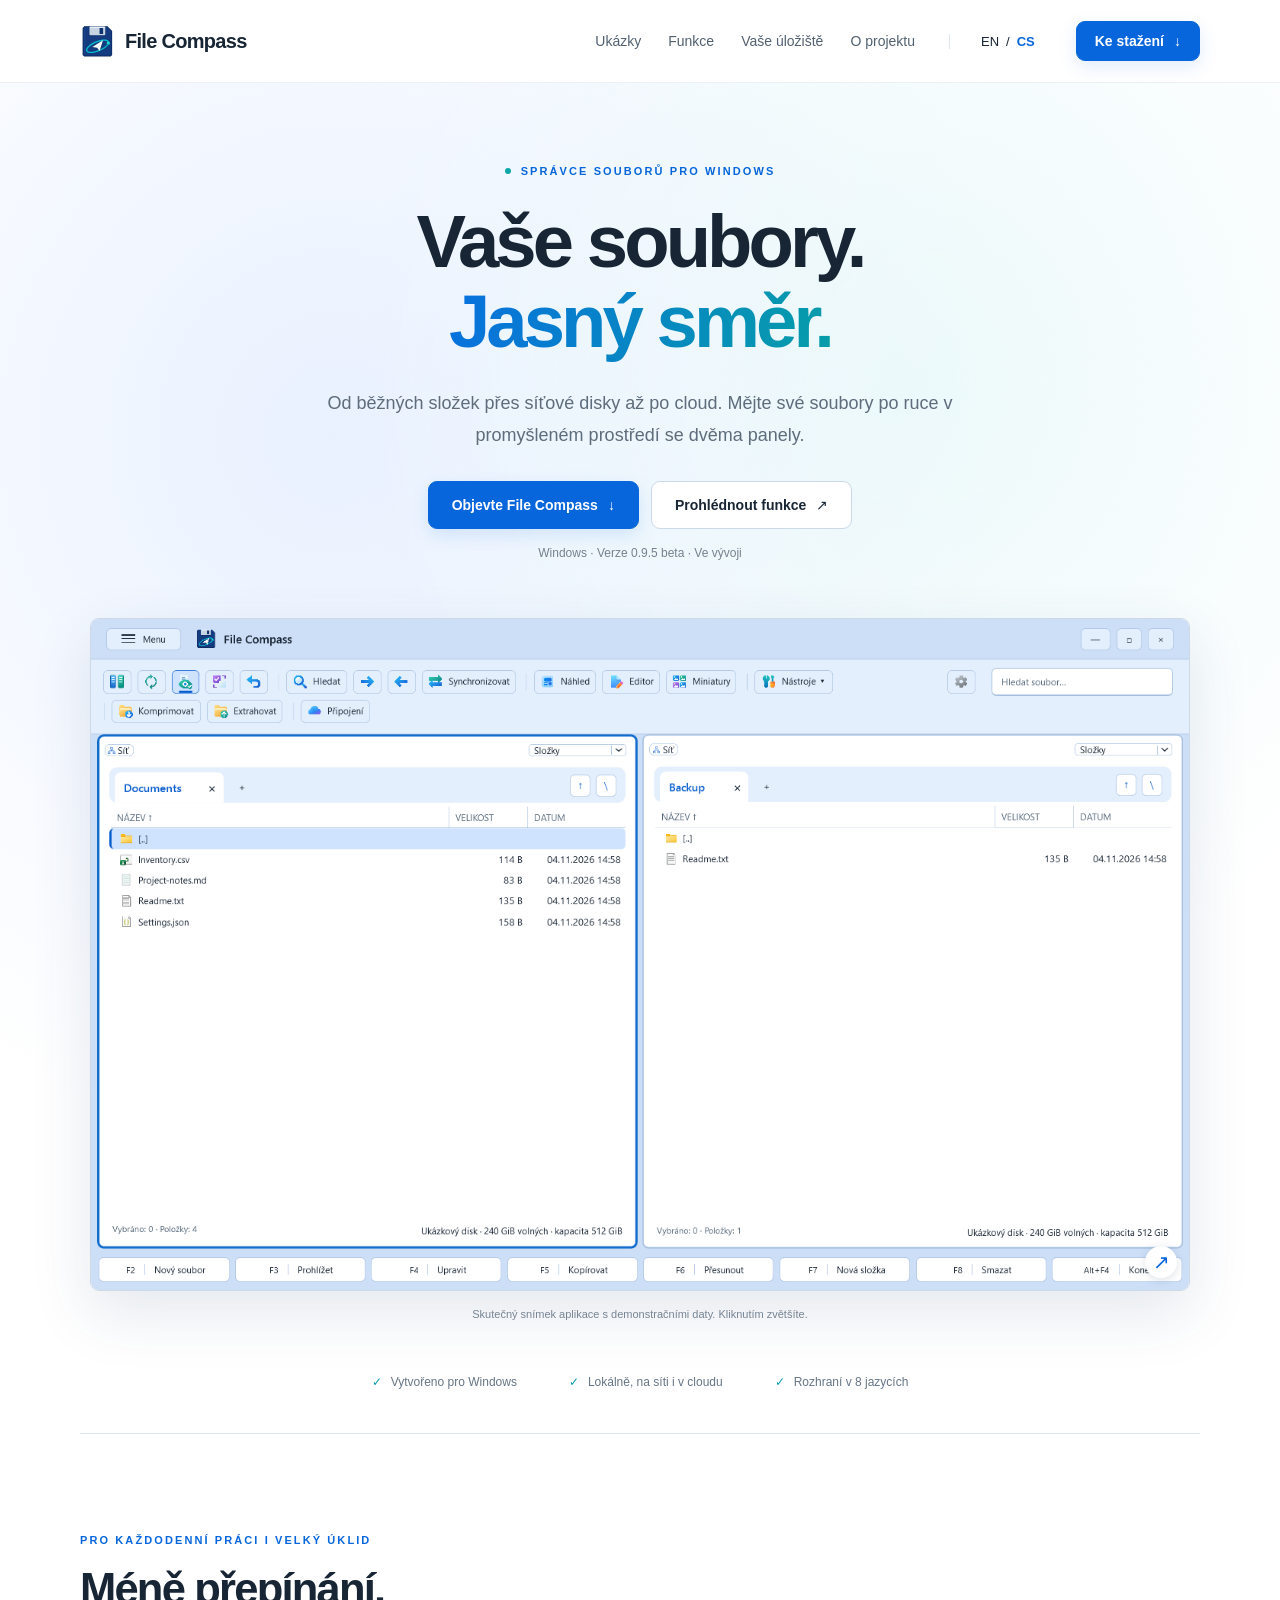
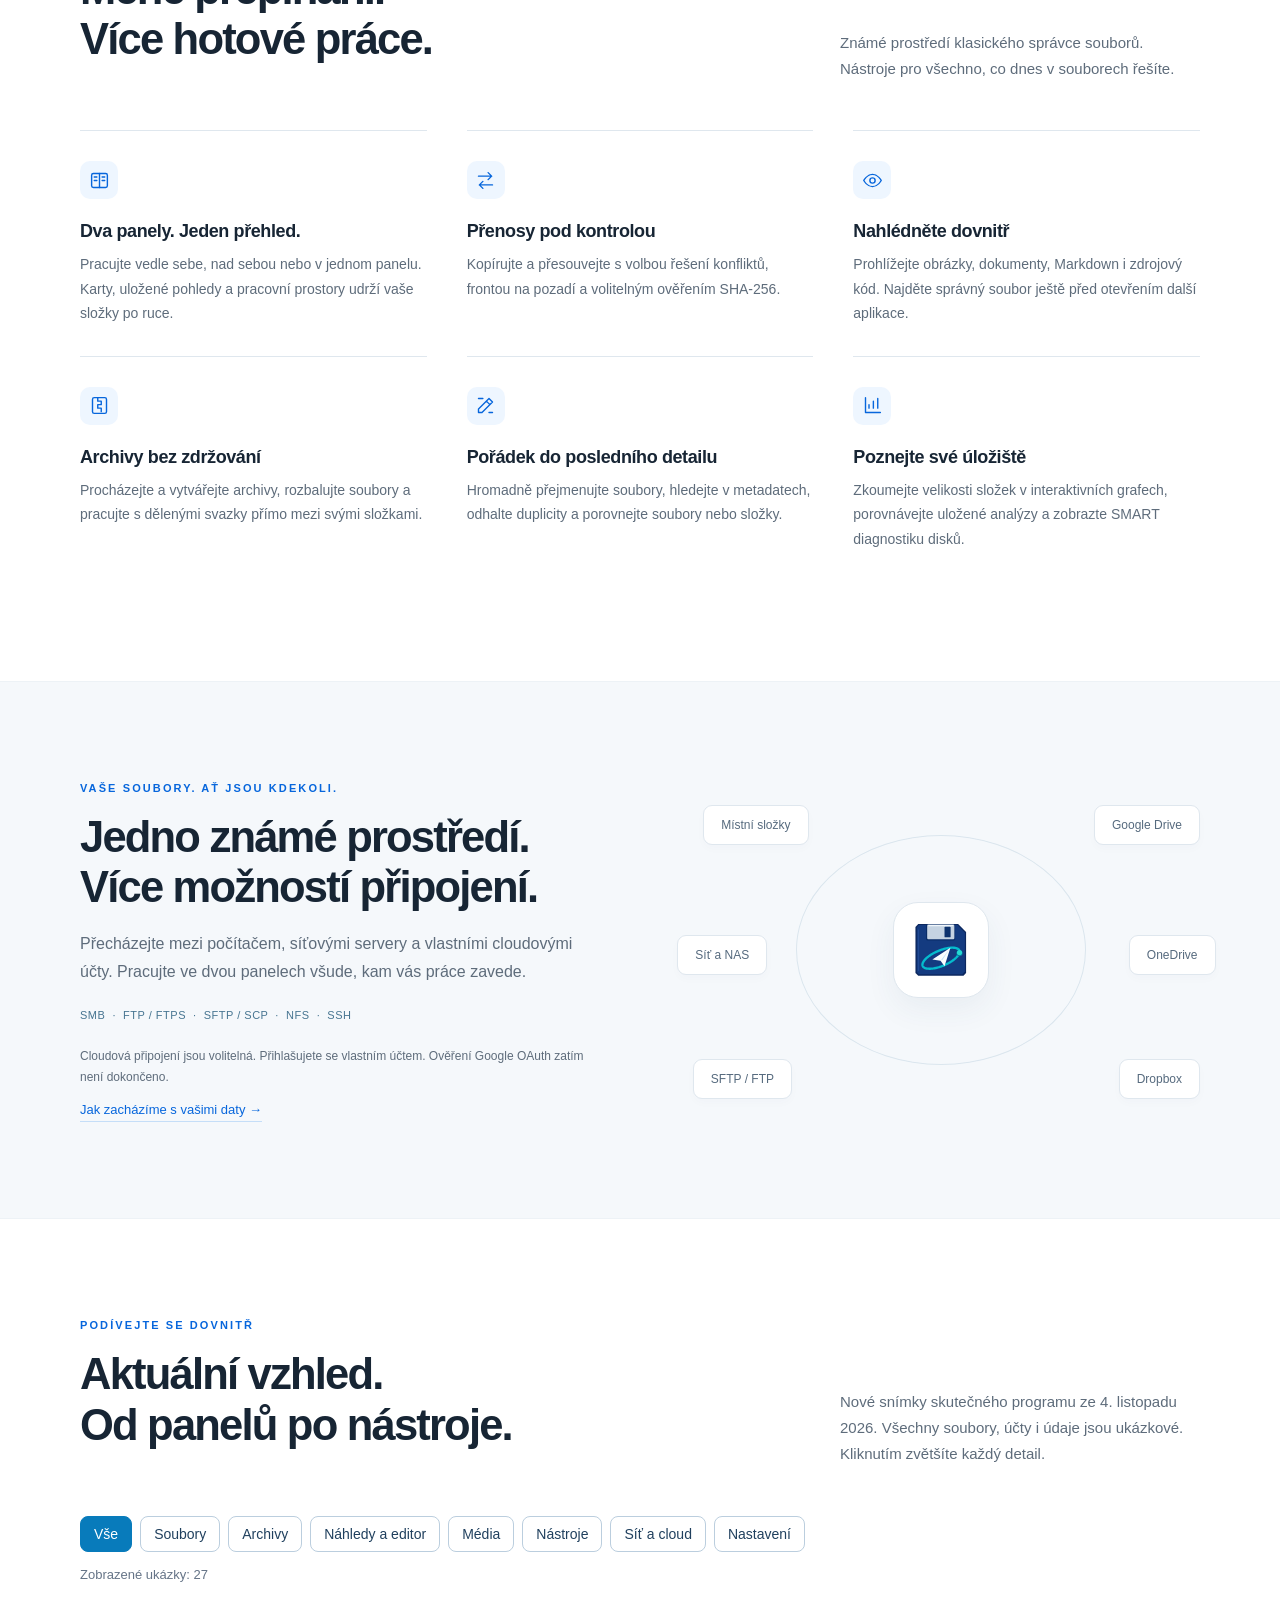
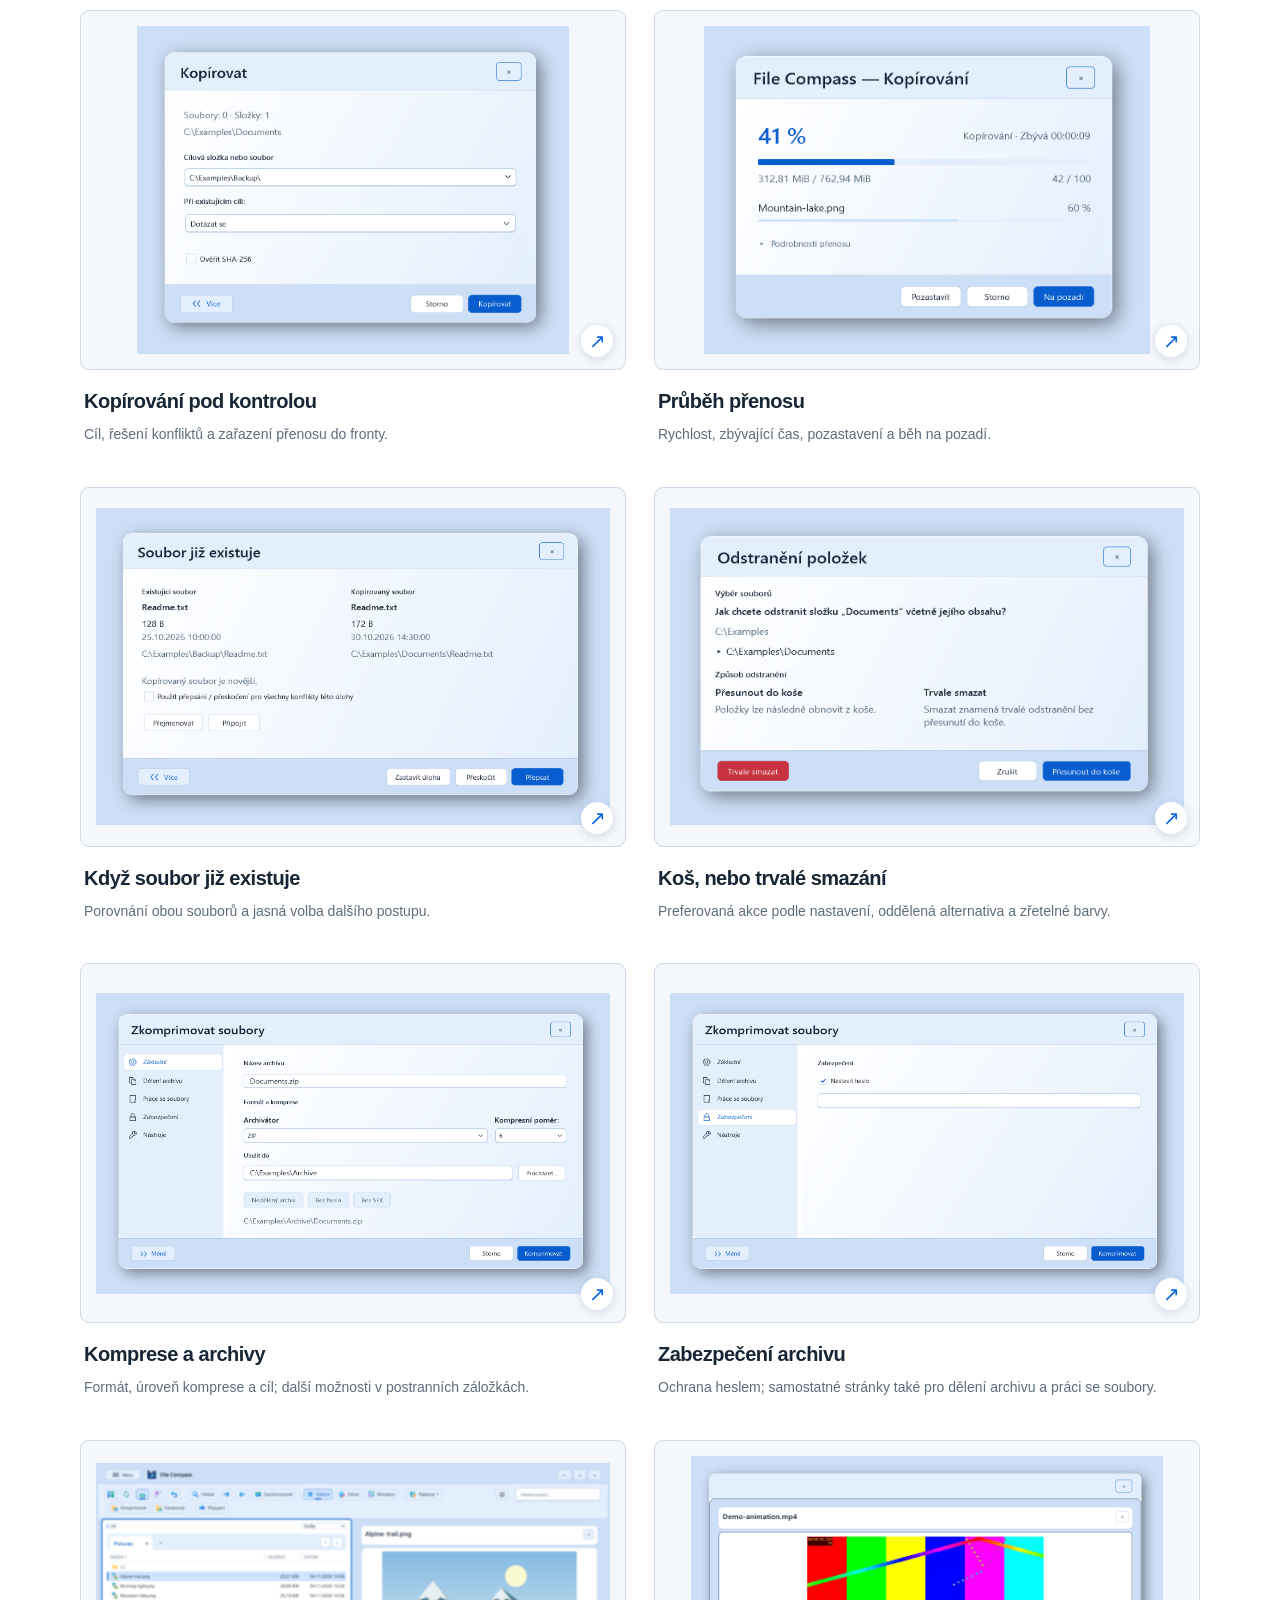
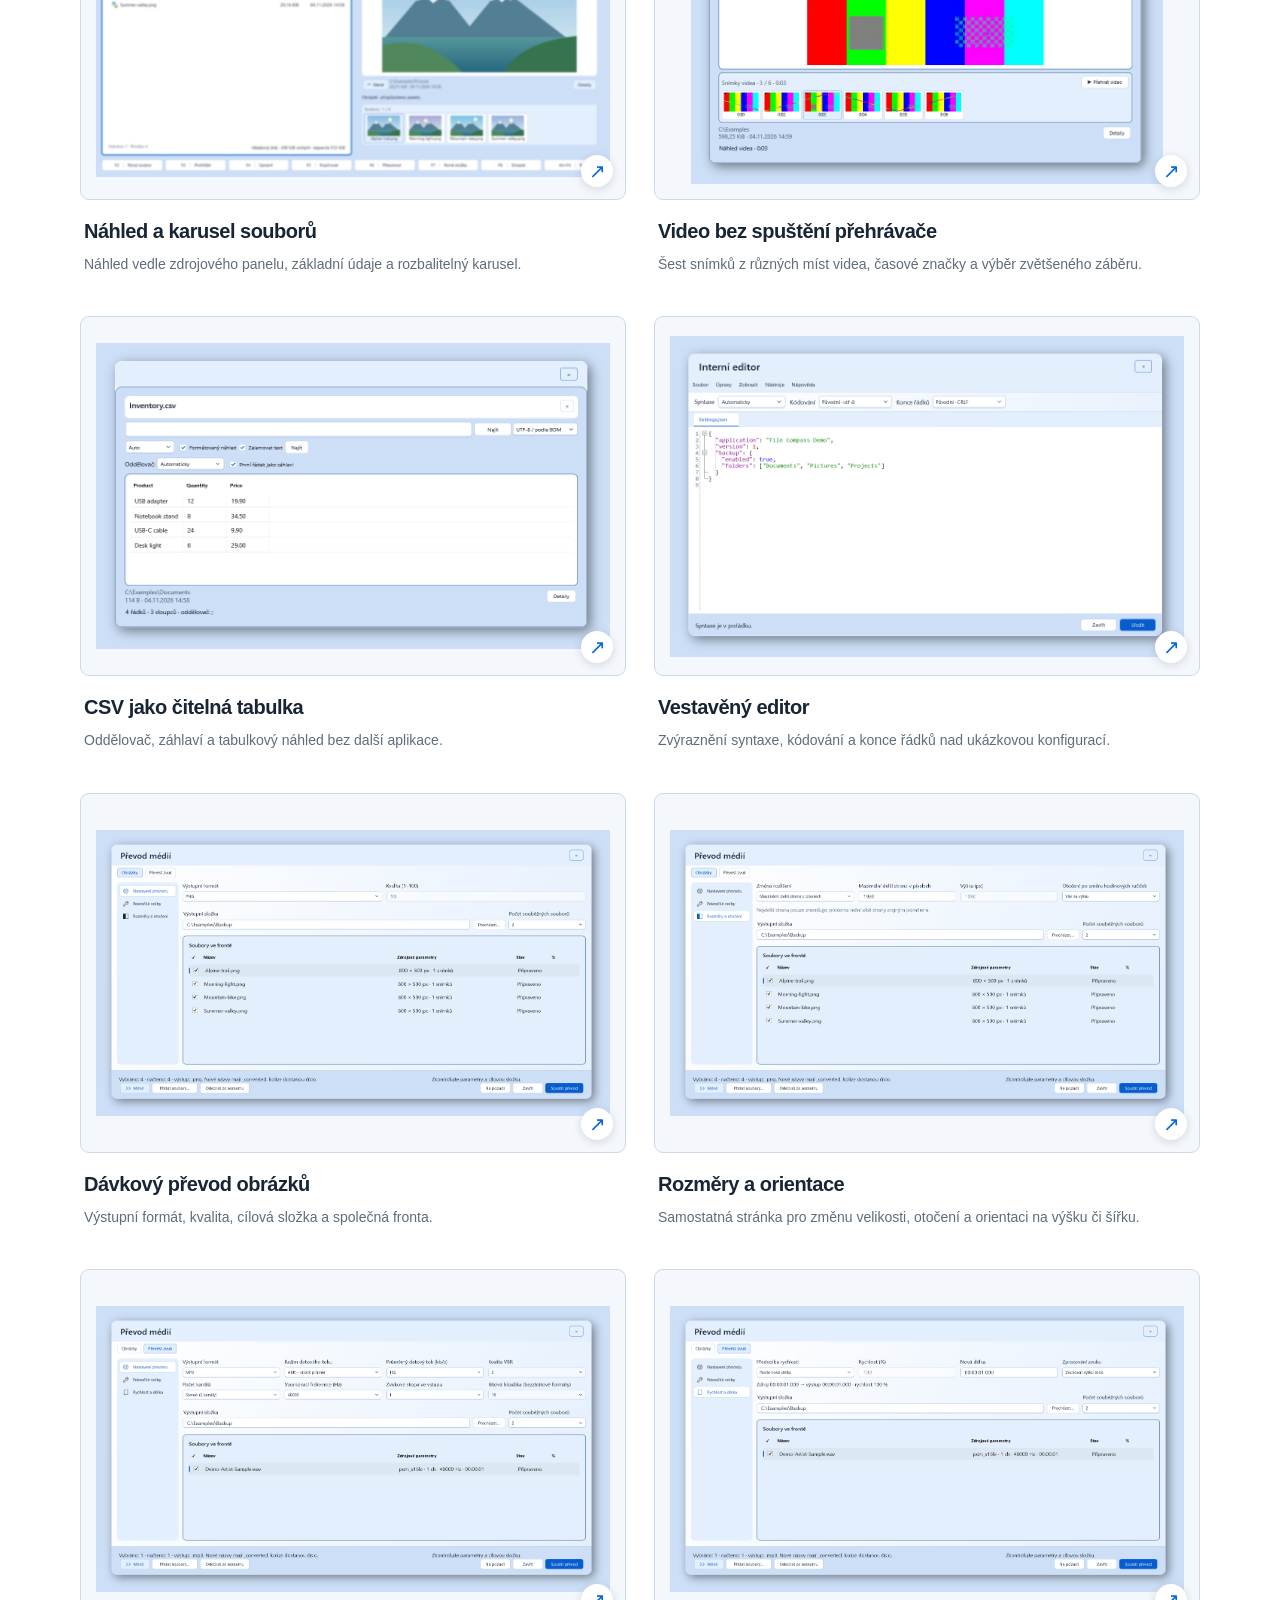
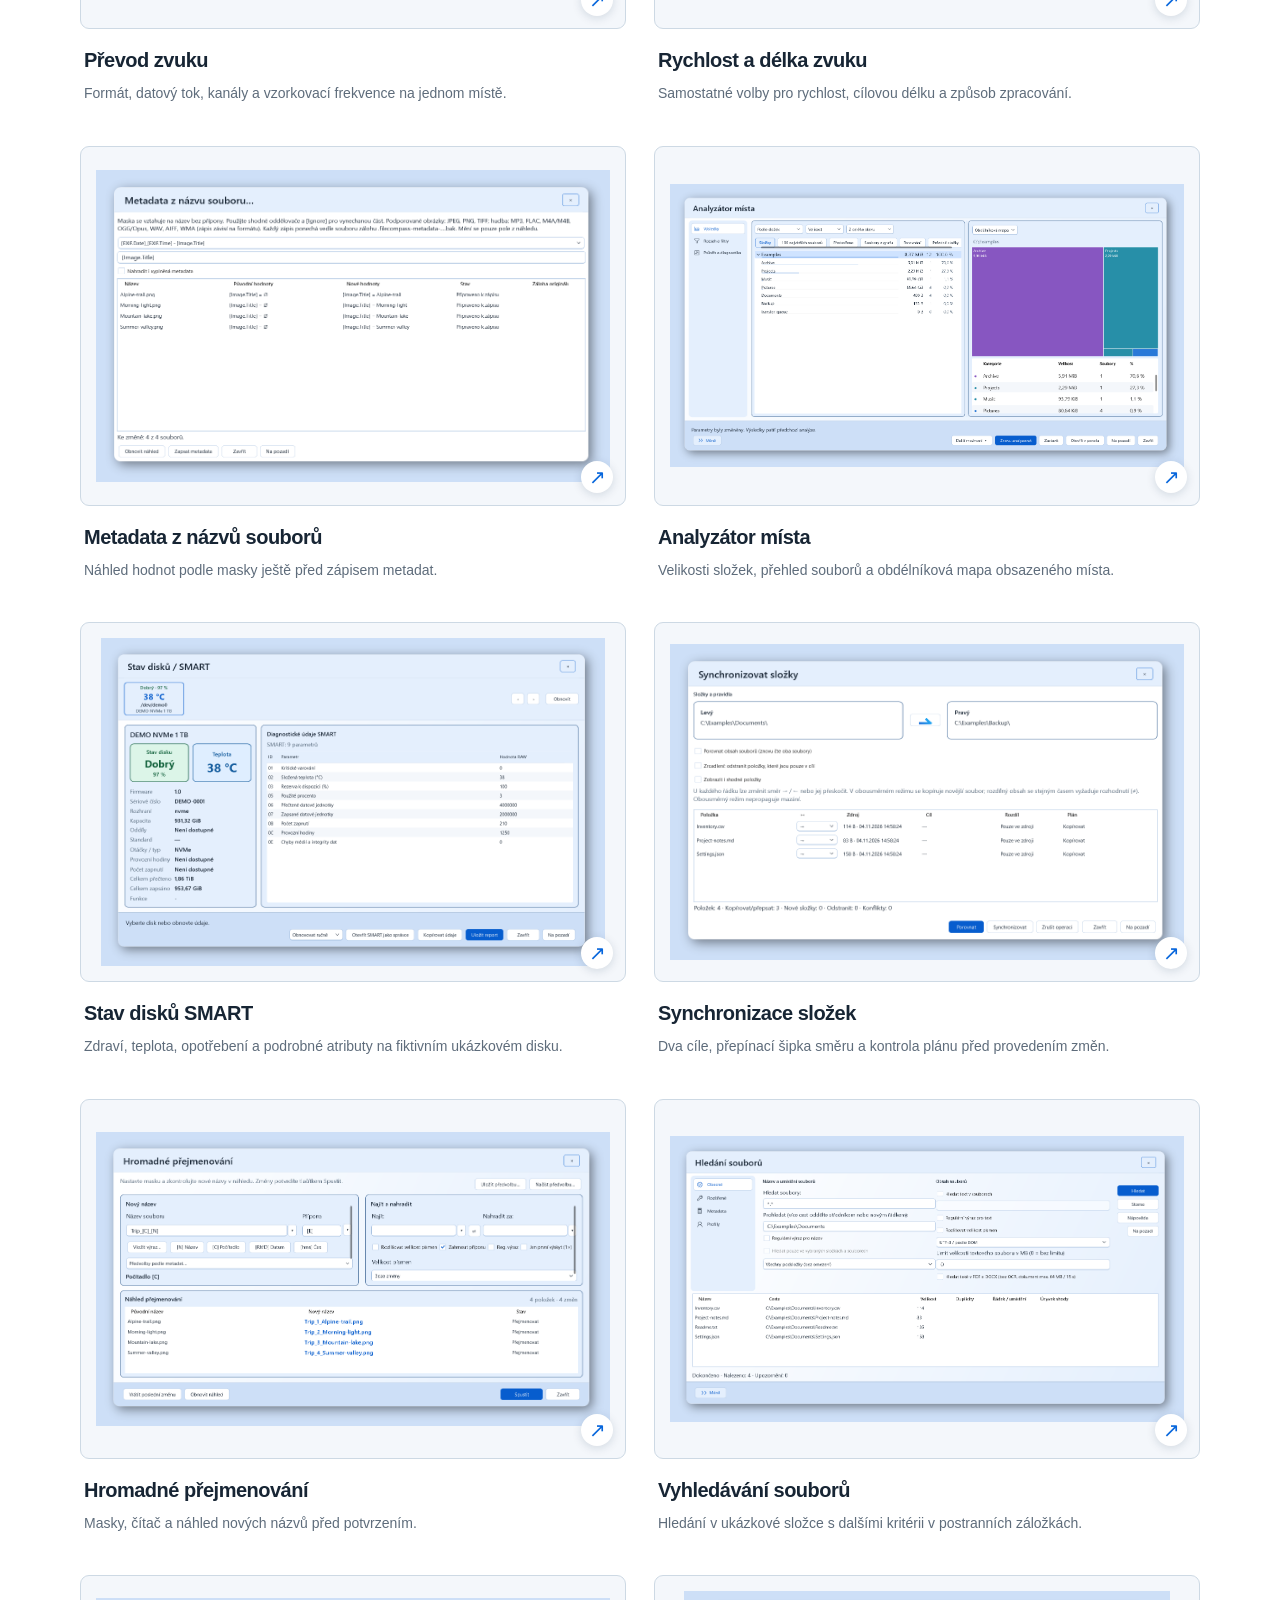
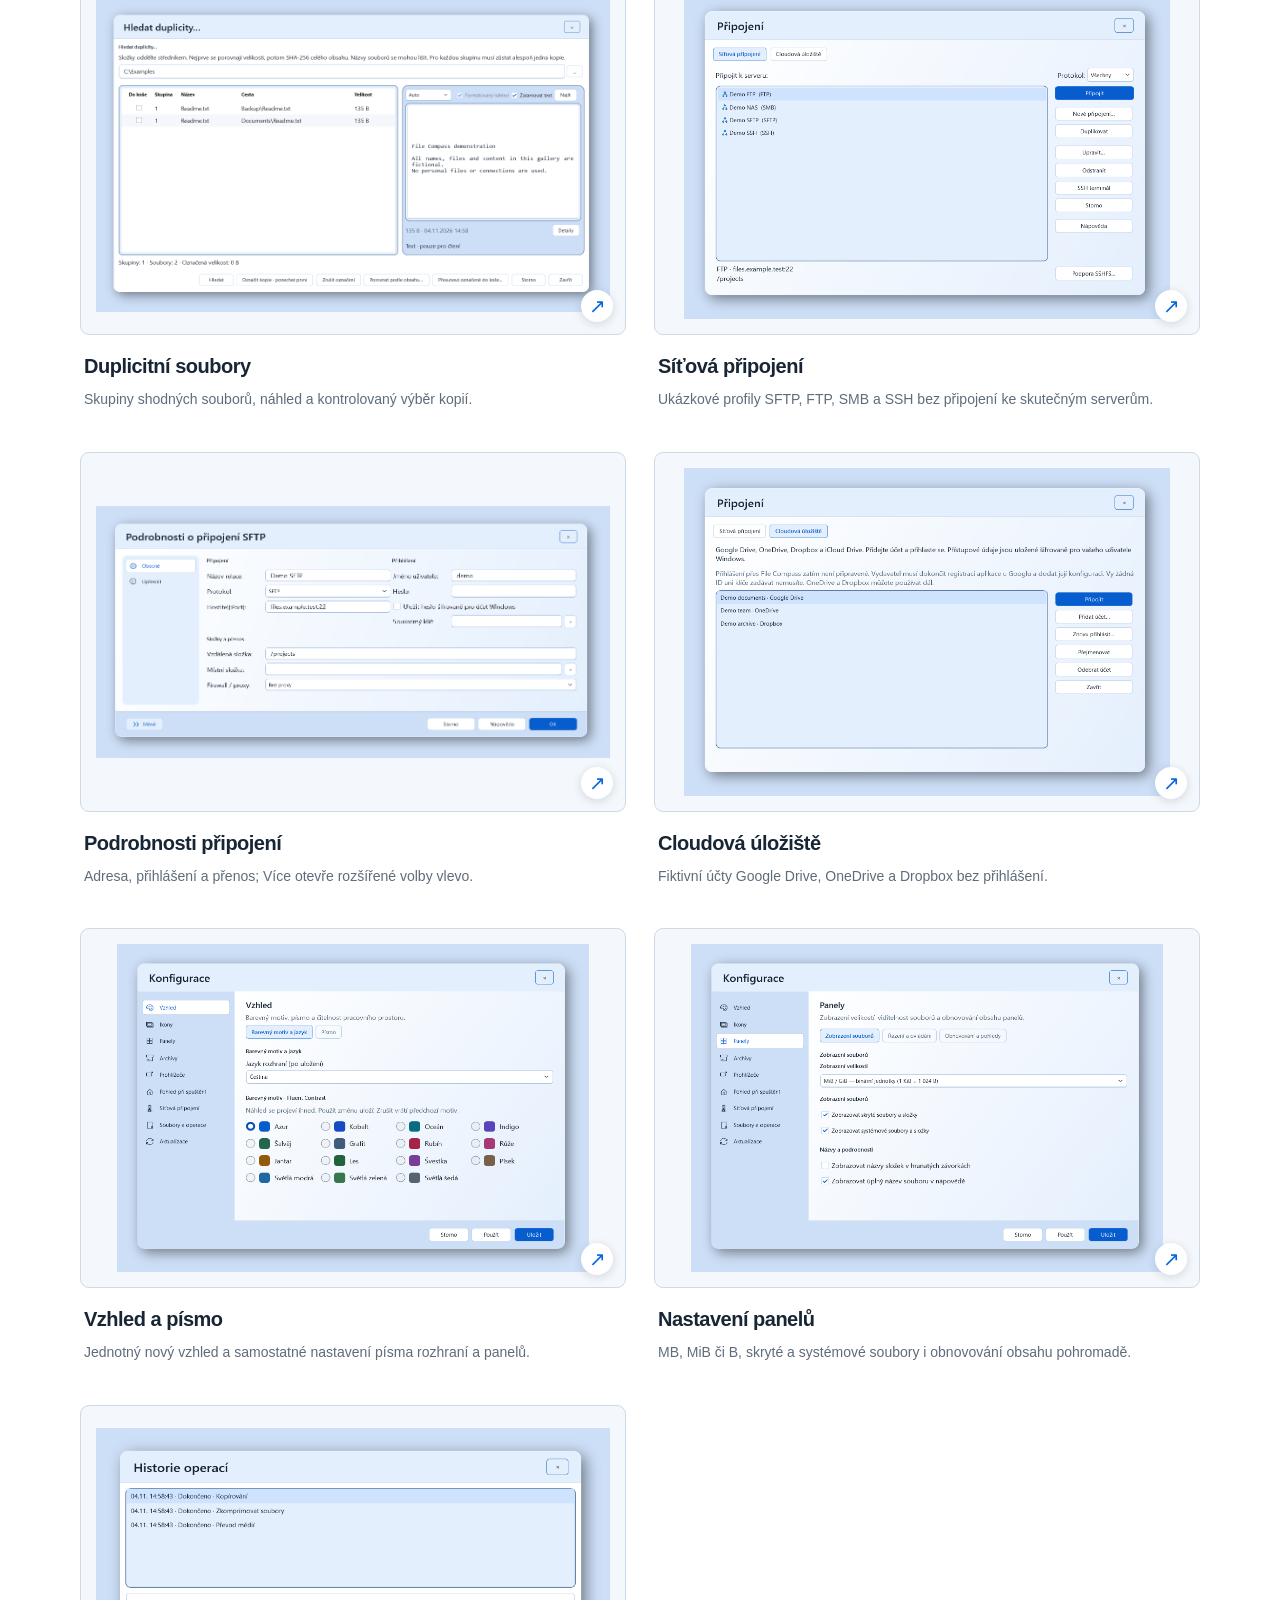
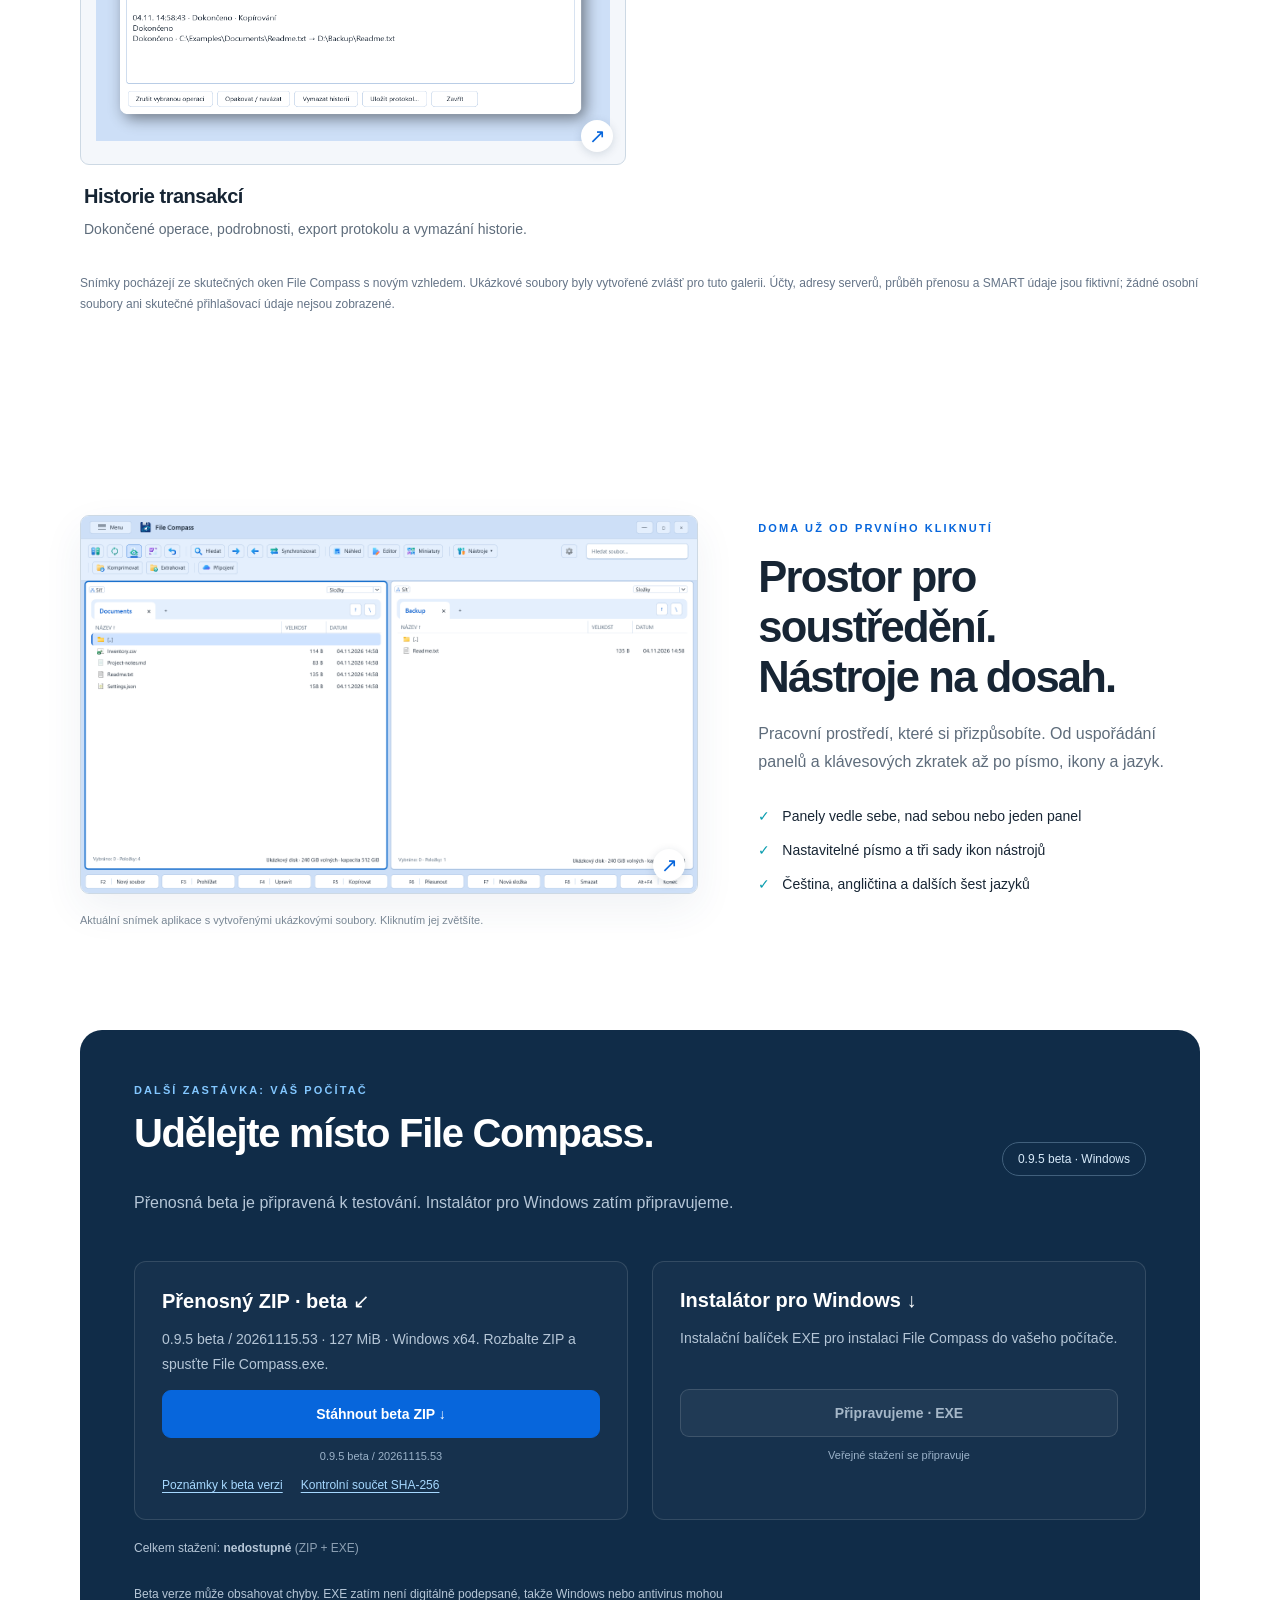
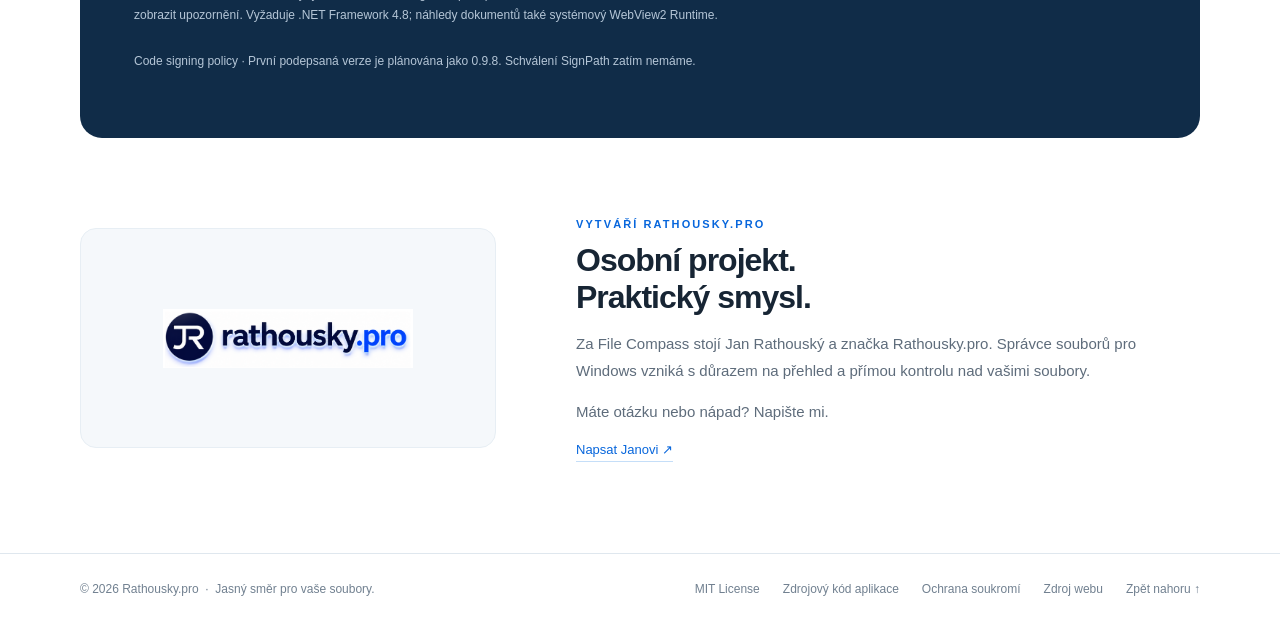
==== commit ec2c47e3: "Publish MIT beta download 20261115.53" ====
--- a/cs.html
+++ b/cs.html
@@ -6,6 +6,6 @@
 <section class="section storage" id="storage"><div class="wrap split"><div><div class="eyebrow">Vaše soubory. Ať jsou kdekoli.</div><h2>Jedno známé prostředí.<br>Více možností připojení.</h2><p class="section-intro">Přecházejte mezi počítačem, síťovými servery a vlastními cloudovými účty. Pracujte ve dvou panelech všude, kam vás práce zavede.</p><div class="protocols">SMB &nbsp;·&nbsp; FTP / FTPS &nbsp;·&nbsp; SFTP / SCP &nbsp;·&nbsp; NFS &nbsp;·&nbsp; SSH</div><p class="privacy-note">Cloudová připojení jsou volitelná. Přihlašujete se vlastním účtem. Ověření Google OAuth zatím není dokončeno.</p><a class="text-link" href="privacy-cs.html">Jak zacházíme s vašimi daty →</a></div><div class="storage-diagram"><div class="orbit" aria-hidden="true"></div><div class="hub"><img src="assets/floppy-orbit.svg" width="60" height="60" alt="File Compass"></div><span class="endpoint ep1">Místní složky</span><span class="endpoint ep2">Google Drive</span><span class="endpoint ep3">Síť a NAS</span><span class="endpoint ep4">OneDrive</span><span class="endpoint ep5">SFTP / FTP</span><span class="endpoint ep6">Dropbox</span></div></div></section>
 <section class="section wrap" id="gallery"><div class="section-head"><div><div class="eyebrow">Podívejte se dovnitř</div><h2>Aktuální vzhled.<br>Od panelů po nástroje.</h2></div><p>Nové snímky skutečného programu ze 4. listopadu 2026. Všechny soubory, účty i údaje jsou ukázkové. Kliknutím zvětšíte každý detail.</p></div><div class="gallery-filters" hidden role="group" aria-label="Filtrovat funkce"><button type="button" data-gallery-filter="all" aria-pressed="true">Vše</button><button type="button" data-gallery-filter="files" aria-pressed="false">Soubory</button><button type="button" data-gallery-filter="archives" aria-pressed="false">Archivy</button><button type="button" data-gallery-filter="previews" aria-pressed="false">Náhledy a editor</button><button type="button" data-gallery-filter="media" aria-pressed="false">Média</button><button type="button" data-gallery-filter="tools" aria-pressed="false">Nástroje</button><button type="button" data-gallery-filter="network" aria-pressed="false">Síť a cloud</button><button type="button" data-gallery-filter="settings" aria-pressed="false">Nastavení</button></div><p class="gallery-result" aria-live="polite" data-gallery-count data-label="Zobrazené ukázky">Zobrazené ukázky: 27</p><div class="screenshot-grid"><figure class="gallery-card" data-gallery-group="files"><a class="screenshot-link" href="assets/screenshots/cs-copy.png" data-lightbox aria-label="Zvětšit: Kopírování pod kontrolou"><img src="assets/screenshots/cs-copy.png" width="591" height="448" loading="lazy" decoding="async" alt="Kopírování pod kontrolou"><span class="zoom-hint" aria-hidden="true">↗</span></a><figcaption><h3>Kopírování pod kontrolou</h3><p>Cíl, řešení konfliktů a zařazení přenosu do fronty.</p></figcaption></figure><figure class="gallery-card" data-gallery-group="files"><a class="screenshot-link" href="assets/screenshots/cs-copy-progress.png" data-lightbox aria-label="Zvětšit: Průběh přenosu"><img src="assets/screenshots/cs-copy-progress.png" width="520" height="382" loading="lazy" decoding="async" alt="Průběh přenosu"><span class="zoom-hint" aria-hidden="true">↗</span></a><figcaption><h3>Průběh přenosu</h3><p>Rychlost, zbývající čas, pozastavení a běh na pozadí.</p></figcaption></figure><figure class="gallery-card" data-gallery-group="files"><a class="screenshot-link" href="assets/screenshots/cs-conflict.png" data-lightbox aria-label="Zvětšit: Když soubor již existuje"><img src="assets/screenshots/cs-conflict.png" width="740" height="456" loading="lazy" decoding="async" alt="Když soubor již existuje"><span class="zoom-hint" aria-hidden="true">↗</span></a><figcaption><h3>Když soubor již existuje</h3><p>Porovnání obou souborů a jasná volba dalšího postupu.</p></figcaption></figure><figure class="gallery-card" data-gallery-group="files"><a class="screenshot-link" href="assets/screenshots/cs-delete.png" data-lightbox aria-label="Zvětšit: Koš, nebo trvalé smazání"><img src="assets/screenshots/cs-delete.png" width="640" height="395" loading="lazy" decoding="async" alt="Koš, nebo trvalé smazání"><span class="zoom-hint" aria-hidden="true">↗</span></a><figcaption><h3>Koš, nebo trvalé smazání</h3><p>Preferovaná akce podle nastavení, oddělená alternativa a zřetelné barvy.</p></figcaption></figure><figure class="gallery-card" data-gallery-group="archives"><a class="screenshot-link" href="assets/screenshots/cs-compression.png" data-lightbox aria-label="Zvětšit: Komprese a archivy"><img src="assets/screenshots/cs-compression.png" width="895" height="525" loading="lazy" decoding="async" alt="Komprese a archivy"><span class="zoom-hint" aria-hidden="true">↗</span></a><figcaption><h3>Komprese a archivy</h3><p>Formát, úroveň komprese a cíl; další možnosti v postranních záložkách.</p></figcaption></figure><figure class="gallery-card" data-gallery-group="archives"><a class="screenshot-link" href="assets/screenshots/cs-compression-security.png" data-lightbox aria-label="Zvětšit: Zabezpečení archivu"><img src="assets/screenshots/cs-compression-security.png" width="895" height="525" loading="lazy" decoding="async" alt="Zabezpečení archivu"><span class="zoom-hint" aria-hidden="true">↗</span></a><figcaption><h3>Zabezpečení archivu</h3><p>Ochrana heslem; samostatné stránky také pro dělení archivu a práci se soubory.</p></figcaption></figure><figure class="gallery-card" data-gallery-group="previews"><a class="screenshot-link" href="assets/screenshots/cs-preview.png" data-lightbox aria-label="Zvětšit: Náhled a karusel souborů"><img src="assets/screenshots/cs-preview.png" width="1440" height="880" loading="lazy" decoding="async" alt="Náhled a karusel souborů"><span class="zoom-hint" aria-hidden="true">↗</span></a><figcaption><h3>Náhled a karusel souborů</h3><p>Náhled vedle zdrojového panelu, základní údaje a rozbalitelný karusel.</p></figcaption></figure><figure class="gallery-card" data-gallery-group="previews"><a class="screenshot-link" href="assets/screenshots/cs-video-preview.png" data-lightbox aria-label="Zvětšit: Video bez spuštění přehrávače"><img src="assets/screenshots/cs-video-preview.png" width="1048" height="728" loading="lazy" decoding="async" alt="Video bez spuštění přehrávače"><span class="zoom-hint" aria-hidden="true">↗</span></a><figcaption><h3>Video bez spuštění přehrávače</h3><p>Šest snímků z různých míst videa, časové značky a výběr zvětšeného záběru.</p></figcaption></figure><figure class="gallery-card" data-gallery-group="previews"><a class="screenshot-link" href="assets/screenshots/cs-csv.png" data-lightbox aria-label="Zvětšit: CSV jako čitelná tabulka"><img src="assets/screenshots/cs-csv.png" width="1088" height="648" loading="lazy" decoding="async" alt="CSV jako čitelná tabulka"><span class="zoom-hint" aria-hidden="true">↗</span></a><figcaption><h3>CSV jako čitelná tabulka</h3><p>Oddělovač, záhlaví a tabulkový náhled bez další aplikace.</p></figcaption></figure><figure class="gallery-card" data-gallery-group="previews"><a class="screenshot-link" href="assets/screenshots/cs-editor.png" data-lightbox aria-label="Zvětšit: Vestavěný editor"><img src="assets/screenshots/cs-editor.png" width="1120" height="700" loading="lazy" decoding="async" alt="Vestavěný editor"><span class="zoom-hint" aria-hidden="true">↗</span></a><figcaption><h3>Vestavěný editor</h3><p>Zvýraznění syntaxe, kódování a konce řádků nad ukázkovou konfigurací.</p></figcaption></figure><figure class="gallery-card" data-gallery-group="media"><a class="screenshot-link" href="assets/screenshots/cs-images.png" data-lightbox aria-label="Zvětšit: Dávkový převod obrázků"><img src="assets/screenshots/cs-images.png" width="1365" height="760" loading="lazy" decoding="async" alt="Dávkový převod obrázků"><span class="zoom-hint" aria-hidden="true">↗</span></a><figcaption><h3>Dávkový převod obrázků</h3><p>Výstupní formát, kvalita, cílová složka a společná fronta.</p></figcaption></figure><figure class="gallery-card" data-gallery-group="media"><a class="screenshot-link" href="assets/screenshots/cs-image-geometry.png" data-lightbox aria-label="Zvětšit: Rozměry a orientace"><img src="assets/screenshots/cs-image-geometry.png" width="1365" height="760" loading="lazy" decoding="async" alt="Rozměry a orientace"><span class="zoom-hint" aria-hidden="true">↗</span></a><figcaption><h3>Rozměry a orientace</h3><p>Samostatná stránka pro změnu velikosti, otočení a orientaci na výšku či šířku.</p></figcaption></figure><figure class="gallery-card" data-gallery-group="media"><a class="screenshot-link" href="assets/screenshots/cs-audio.png" data-lightbox aria-label="Zvětšit: Převod zvuku"><img src="assets/screenshots/cs-audio.png" width="1365" height="760" loading="lazy" decoding="async" alt="Převod zvuku"><span class="zoom-hint" aria-hidden="true">↗</span></a><figcaption><h3>Převod zvuku</h3><p>Formát, datový tok, kanály a vzorkovací frekvence na jednom místě.</p></figcaption></figure><figure class="gallery-card" data-gallery-group="media"><a class="screenshot-link" href="assets/screenshots/cs-audio-speed.png" data-lightbox aria-label="Zvětšit: Rychlost a délka zvuku"><img src="assets/screenshots/cs-audio-speed.png" width="1365" height="760" loading="lazy" decoding="async" alt="Rychlost a délka zvuku"><span class="zoom-hint" aria-hidden="true">↗</span></a><figcaption><h3>Rychlost a délka zvuku</h3><p>Samostatné volby pro rychlost, cílovou délku a způsob zpracování.</p></figcaption></figure><figure class="gallery-card" data-gallery-group="media"><a class="screenshot-link" href="assets/screenshots/cs-metadata.png" data-lightbox aria-label="Zvětšit: Metadata z názvů souborů"><img src="assets/screenshots/cs-metadata.png" width="1140" height="691" loading="lazy" decoding="async" alt="Metadata z názvů souborů"><span class="zoom-hint" aria-hidden="true">↗</span></a><figcaption><h3>Metadata z názvů souborů</h3><p>Náhled hodnot podle masky ještě před zápisem metadat.</p></figcaption></figure><figure class="gallery-card" data-gallery-group="tools"><a class="screenshot-link" href="assets/screenshots/cs-analyzer.png" data-lightbox aria-label="Zvětšit: Analyzátor místa"><img src="assets/screenshots/cs-analyzer.png" width="1435" height="791" loading="lazy" decoding="async" alt="Analyzátor místa"><span class="zoom-hint" aria-hidden="true">↗</span></a><figcaption><h3>Analyzátor místa</h3><p>Velikosti složek, přehled souborů a obdélníková mapa obsazeného místa.</p></figcaption></figure><figure class="gallery-card" data-gallery-group="tools"><a class="screenshot-link" href="assets/screenshots/cs-smart.png" data-lightbox aria-label="Zvětšit: Stav disků SMART"><img src="assets/screenshots/cs-smart.png" width="1200" height="780" loading="lazy" decoding="async" alt="Stav disků SMART"><span class="zoom-hint" aria-hidden="true">↗</span></a><figcaption><h3>Stav disků SMART</h3><p>Zdraví, teplota, opotřebení a podrobné atributy na fiktivním ukázkovém disku.</p></figcaption></figure><figure class="gallery-card" data-gallery-group="tools"><a class="screenshot-link" href="assets/screenshots/cs-sync.png" data-lightbox aria-label="Zvětšit: Synchronizace složek"><img src="assets/screenshots/cs-sync.png" width="1140" height="700" loading="lazy" decoding="async" alt="Synchronizace složek"><span class="zoom-hint" aria-hidden="true">↗</span></a><figcaption><h3>Synchronizace složek</h3><p>Dva cíle, přepínací šipka směru a kontrola plánu před provedením změn.</p></figcaption></figure><figure class="gallery-card" data-gallery-group="tools"><a class="screenshot-link" href="assets/screenshots/cs-rename.png" data-lightbox aria-label="Zvětšit: Hromadné přejmenování"><img src="assets/screenshots/cs-rename.png" width="1191" height="680" loading="lazy" decoding="async" alt="Hromadné přejmenování"><span class="zoom-hint" aria-hidden="true">↗</span></a><figcaption><h3>Hromadné přejmenování</h3><p>Masky, čítač a náhled nových názvů před potvrzením.</p></figcaption></figure><figure class="gallery-card" data-gallery-group="tools"><a class="screenshot-link" href="assets/screenshots/cs-search.png" data-lightbox aria-label="Zvětšit: Vyhledávání souborů"><img src="assets/screenshots/cs-search.png" width="1295" height="720" loading="lazy" decoding="async" alt="Vyhledávání souborů"><span class="zoom-hint" aria-hidden="true">↗</span></a><figcaption><h3>Vyhledávání souborů</h3><p>Hledání v ukázkové složce s dalšími kritérii v postranních záložkách.</p></figcaption></figure><figure class="gallery-card" data-gallery-group="tools"><a class="screenshot-link" href="assets/screenshots/cs-duplicates.png" data-lightbox aria-label="Zvětšit: Duplicitní soubory"><img src="assets/screenshots/cs-duplicates.png" width="1180" height="720" loading="lazy" decoding="async" alt="Duplicitní soubory"><span class="zoom-hint" aria-hidden="true">↗</span></a><figcaption><h3>Duplicitní soubory</h3><p>Skupiny shodných souborů, náhled a kontrolovaný výběr kopií.</p></figcaption></figure><figure class="gallery-card" data-gallery-group="network"><a class="screenshot-link" href="assets/screenshots/cs-connections.png" data-lightbox aria-label="Zvětšit: Síťová připojení"><img src="assets/screenshots/cs-connections.png" width="920" height="620" loading="lazy" decoding="async" alt="Síťová připojení"><span class="zoom-hint" aria-hidden="true">↗</span></a><figcaption><h3>Síťová připojení</h3><p>Ukázkové profily SFTP, FTP, SMB a SSH bez připojení ke skutečným serverům.</p></figcaption></figure><figure class="gallery-card" data-gallery-group="network"><a class="screenshot-link" href="assets/screenshots/cs-connection-profile.png" data-lightbox aria-label="Zvětšit: Podrobnosti připojení"><img src="assets/screenshots/cs-connection-profile.png" width="1075" height="527" loading="lazy" decoding="async" alt="Podrobnosti připojení"><span class="zoom-hint" aria-hidden="true">↗</span></a><figcaption><h3>Podrobnosti připojení</h3><p>Adresa, přihlášení a přenos; Více otevře rozšířené volby vlevo.</p></figcaption></figure><figure class="gallery-card" data-gallery-group="network"><a class="screenshot-link" href="assets/screenshots/cs-cloud.png" data-lightbox aria-label="Zvětšit: Cloudová úložiště"><img src="assets/screenshots/cs-cloud.png" width="920" height="620" loading="lazy" decoding="async" alt="Cloudová úložiště"><span class="zoom-hint" aria-hidden="true">↗</span></a><figcaption><h3>Cloudová úložiště</h3><p>Fiktivní účty Google Drive, OneDrive a Dropbox bez přihlášení.</p></figcaption></figure><figure class="gallery-card" data-gallery-group="settings"><a class="screenshot-link" href="assets/screenshots/cs-settings.png" data-lightbox aria-label="Zvětšit: Vzhled a písmo"><img src="assets/screenshots/cs-settings.png" width="920" height="640" loading="lazy" decoding="async" alt="Vzhled a písmo"><span class="zoom-hint" aria-hidden="true">↗</span></a><figcaption><h3>Vzhled a písmo</h3><p>Jednotný nový vzhled a samostatné nastavení písma rozhraní a panelů.</p></figcaption></figure><figure class="gallery-card" data-gallery-group="settings"><a class="screenshot-link" href="assets/screenshots/cs-panel-settings.png" data-lightbox aria-label="Zvětšit: Nastavení panelů"><img src="assets/screenshots/cs-panel-settings.png" width="920" height="640" loading="lazy" decoding="async" alt="Nastavení panelů"><span class="zoom-hint" aria-hidden="true">↗</span></a><figcaption><h3>Nastavení panelů</h3><p>MB, MiB či B, skryté a systémové soubory i obnovování obsahu pohromadě.</p></figcaption></figure><figure class="gallery-card" data-gallery-group="files"><a class="screenshot-link" href="assets/screenshots/cs-history.png" data-lightbox aria-label="Zvětšit: Historie transakcí"><img src="assets/screenshots/cs-history.png" width="840" height="511" loading="lazy" decoding="async" alt="Historie transakcí"><span class="zoom-hint" aria-hidden="true">↗</span></a><figcaption><h3>Historie transakcí</h3><p>Dokončené operace, podrobnosti, export protokolu a vymazání historie.</p></figcaption></figure></div><p class="gallery-note">Snímky pocházejí ze skutečných oken File Compass s novým vzhledem. Ukázkové soubory byly vytvořené zvlášť pro tuto galerii. Účty, adresy serverů, průběh přenosu a SMART údaje jsou fiktivní; žádné osobní soubory ani skutečné přihlašovací údaje nejsou zobrazené.</p></section><dialog class="image-dialog" aria-label="Zvětšený snímek programu"><form method="dialog"><button class="button" aria-label="Zavřít náhled">Zavřít ×</button></form><img alt=""><p></p></dialog>
 <section class="section wrap showcase"><div class="screenshot-block"><a class="screenshot-link" href="assets/screenshots/cs-panels.png" data-lightbox aria-label="Zvětšit: File Compass se dvěma panely, nástrojovou lištou a klávesovými zkratkami, s ukázkovými soubory."><img src="assets/screenshots/cs-panels.png" width="1440" height="880" loading="lazy" decoding="async" alt="File Compass se dvěma panely, nástrojovou lištou a klávesovými zkratkami, s ukázkovými soubory."><span class="zoom-hint" aria-hidden="true">↗</span></a><p class="caption">Aktuální snímek aplikace s vytvořenými ukázkovými soubory. Kliknutím jej zvětšíte.</p></div><div><div class="eyebrow">Doma už od prvního kliknutí</div><h2>Prostor pro soustředění.<br>Nástroje na dosah.</h2><p>Pracovní prostředí, které si přizpůsobíte. Od uspořádání panelů a klávesových zkratek až po písmo, ikony a jazyk.</p><ul class="checklist"><li>Panely vedle sebe, nad sebou nebo jeden panel</li><li>Nastavitelné písmo a tři sady ikon nástrojů</li><li>Čeština, angličtina a dalších šest jazyků</li></ul></div></section>
-<section class="wrap" id="download"><div class="download"><div class="download-top"><div><div class="eyebrow">Další zastávka: váš počítač</div><h2>Udělejte místo File Compass.</h2><p>Přenosná beta je připravená k testování. Instalátor pro Windows zatím připravujeme.</p></div><span class="release-badge">0.9.5 beta · Windows</span></div><div class="download-options"><article class="download-option"><h3>Přenosný ZIP · beta <span aria-hidden="true">↙</span></h3><p>0.9.5 beta / 20261115.39 · 127 MiB · Windows x64. Rozbalte ZIP a spusťte File Compass.exe.</p><a class="button primary" data-download="zip" href="https://github.com/rathousky-pro/file-compass-web/releases/download/v0.9.5-beta-build.20261115.39/FileCompass-win-x64.zip">Stáhnout beta ZIP ↓</a><span class="availability" data-status="zip">0.9.5 beta / 20261115.39</span><div class="release-links"><a href="https://github.com/rathousky-pro/file-compass-web/releases/tag/v0.9.5-beta-build.20261115.39">Poznámky k beta verzi</a><a href="https://github.com/rathousky-pro/file-compass-web/releases/download/v0.9.5-beta-build.20261115.39/FileCompass-win-x64.zip.sha256">Kontrolní součet SHA-256</a></div></article><article class="download-option"><h3>Instalátor pro Windows <span aria-hidden="true">↓</span></h3><p>Instalační balíček EXE pro instalaci File Compass do vašeho počítače.</p><button class="button" disabled data-download="exe">Připravujeme · EXE</button><span class="availability" data-status="exe">Veřejné stažení se připravuje</span></article></div><p class="download-count" data-download-count aria-live="polite">Celkem stažení: <span data-download-total>…</span> <span class="download-count-formats">(ZIP + EXE)</span></p><p class="privacy-note">Beta verze může obsahovat chyby. EXE zatím není digitálně podepsané, takže Windows nebo antivirus mohou zobrazit upozornění. Vyžaduje .NET Framework 4.8; náhledy dokumentů také systémový WebView2 Runtime.</p><p class="privacy-note"><a href="https://github.com/rathousky-pro/file-compass/blob/main/docs/CODE-SIGNING.md">Code signing policy</a> · První podepsaná verze je plánována jako 0.9.8. Schválení SignPath zatím nemáme.</p></div></section>
+<section class="wrap" id="download"><div class="download"><div class="download-top"><div><div class="eyebrow">Další zastávka: váš počítač</div><h2>Udělejte místo File Compass.</h2><p>Přenosná beta je připravená k testování. Instalátor pro Windows zatím připravujeme.</p></div><span class="release-badge">0.9.5 beta · Windows</span></div><div class="download-options"><article class="download-option"><h3>Přenosný ZIP · beta <span aria-hidden="true">↙</span></h3><p>0.9.5 beta / 20261115.53 · 127 MiB · Windows x64. Rozbalte ZIP a spusťte File Compass.exe.</p><a class="button primary" data-download="zip" href="https://github.com/rathousky-pro/file-compass-web/releases/download/v0.9.5-beta-build.20261115.53/FileCompass-win-x64.zip">Stáhnout beta ZIP ↓</a><span class="availability" data-status="zip">0.9.5 beta / 20261115.53</span><div class="release-links"><a href="https://github.com/rathousky-pro/file-compass-web/releases/tag/v0.9.5-beta-build.20261115.53">Poznámky k beta verzi</a><a href="https://github.com/rathousky-pro/file-compass-web/releases/download/v0.9.5-beta-build.20261115.53/FileCompass-win-x64.zip.sha256">Kontrolní součet SHA-256</a></div></article><article class="download-option"><h3>Instalátor pro Windows <span aria-hidden="true">↓</span></h3><p>Instalační balíček EXE pro instalaci File Compass do vašeho počítače.</p><button class="button" disabled data-download="exe">Připravujeme · EXE</button><span class="availability" data-status="exe">Veřejné stažení se připravuje</span></article></div><p class="download-count" data-download-count aria-live="polite">Celkem stažení: <span data-download-total>…</span> <span class="download-count-formats">(ZIP + EXE)</span></p><p class="privacy-note">Beta verze může obsahovat chyby. EXE zatím není digitálně podepsané, takže Windows nebo antivirus mohou zobrazit upozornění. Vyžaduje .NET Framework 4.8; náhledy dokumentů také systémový WebView2 Runtime.</p><p class="privacy-note"><a href="https://github.com/rathousky-pro/file-compass/blob/main/docs/CODE-SIGNING.md">Code signing policy</a> · První podepsaná verze je plánována jako 0.9.8. Schválení SignPath zatím nemáme.</p></div></section>
 <section class="wrap author" id="about"><div class="author-mark"><img src="assets/rathousky-pro.png" alt="Rathousky.pro" loading="lazy"></div><div><div class="eyebrow">Vytváří Rathousky.pro</div><h2>Osobní projekt.<br>Praktický smysl.</h2><p>Za File Compass stojí Jan Rathouský a značka Rathousky.pro. Správce souborů pro Windows vzniká s důrazem na přehled a přímou kontrolu nad vašimi soubory.</p><p>Máte otázku nebo nápad? Napište mi.</p><a class="text-link" href="mailto:developer@rathousky.pro">Napsat Janovi ↗</a></div></section></main>
 <footer class="footer"><div class="wrap"><span>© 2026 Rathousky.pro &nbsp;·&nbsp; Jasný směr pro vaše soubory.</span><div class="footer-links"><a href="https://github.com/rathousky-pro/file-compass/blob/main/LICENSE">MIT License</a><a href="https://github.com/rathousky-pro/file-compass">Zdrojový kód aplikace</a><a href="privacy-cs.html">Ochrana soukromí</a><a href="https://github.com/rathousky-pro/file-compass-web">Zdroj webu</a><a href="#top">Zpět nahoru ↑</a></div></div></footer></body></html>
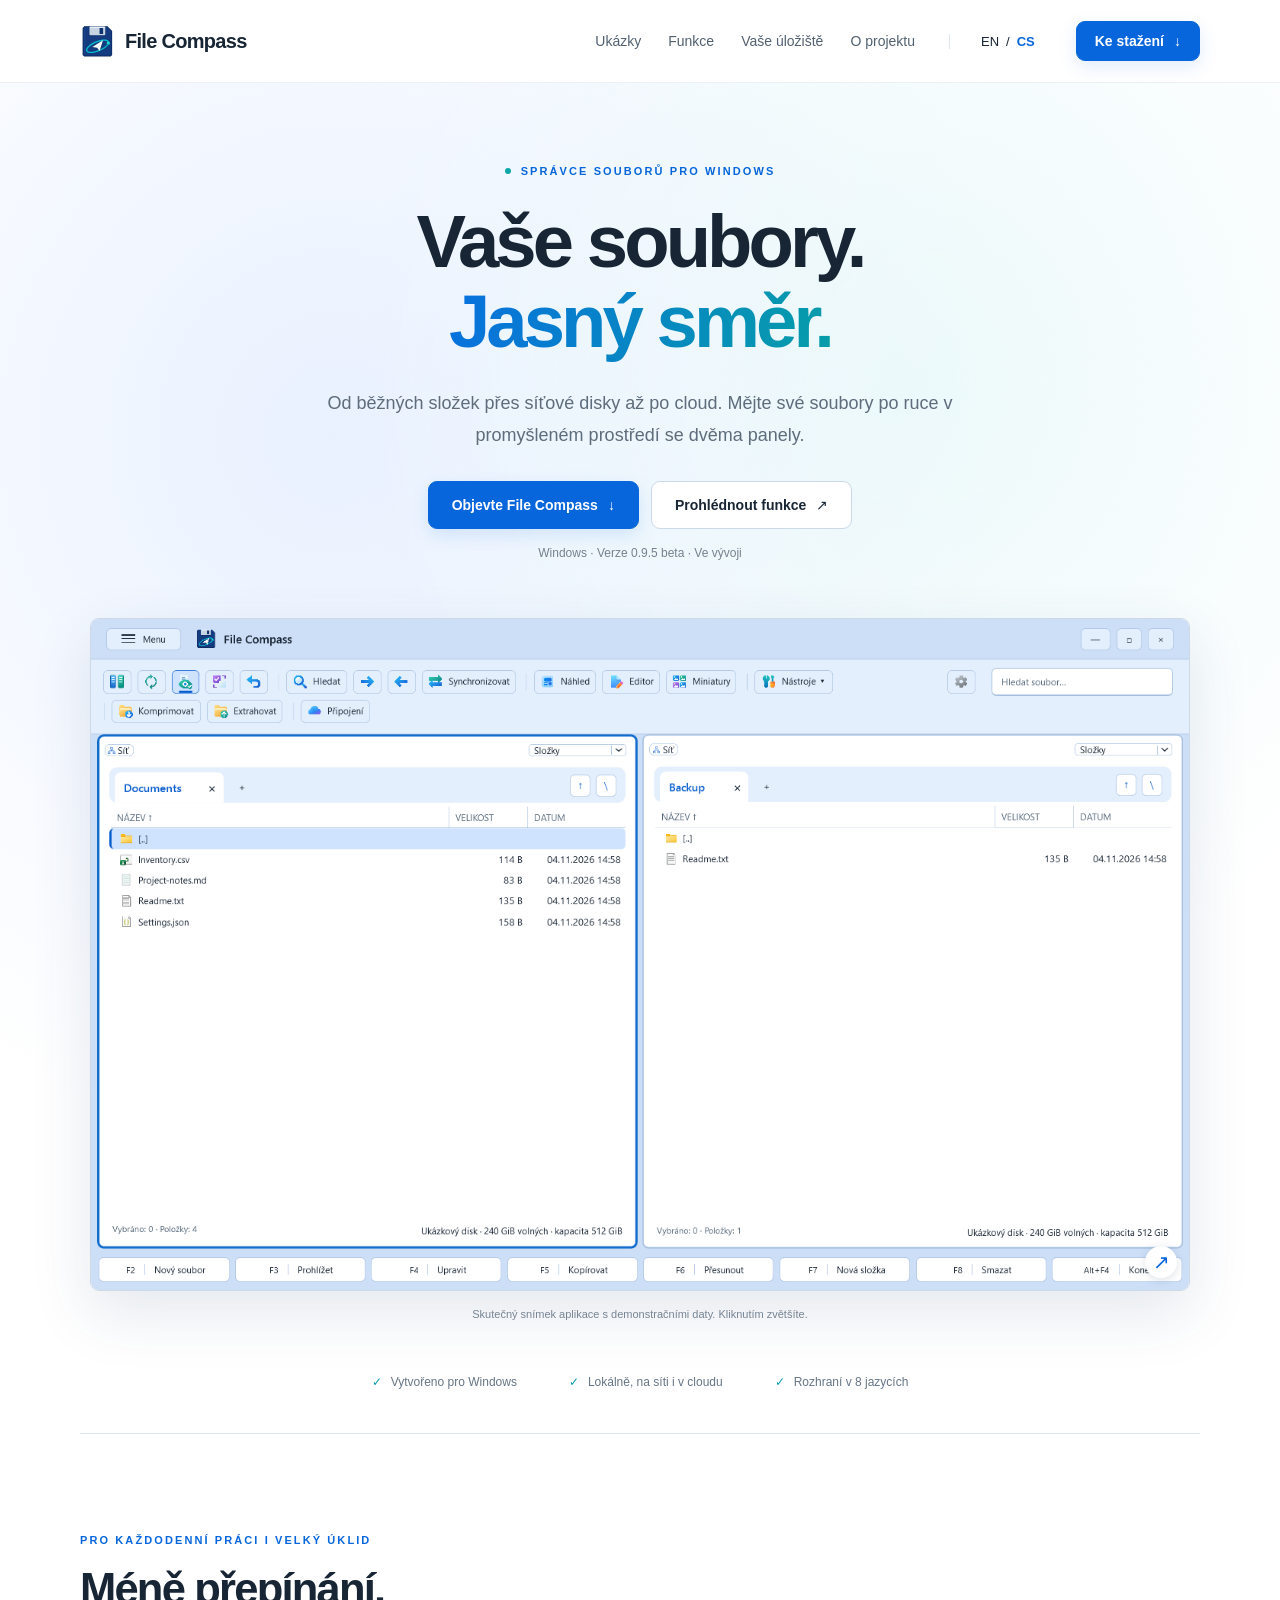
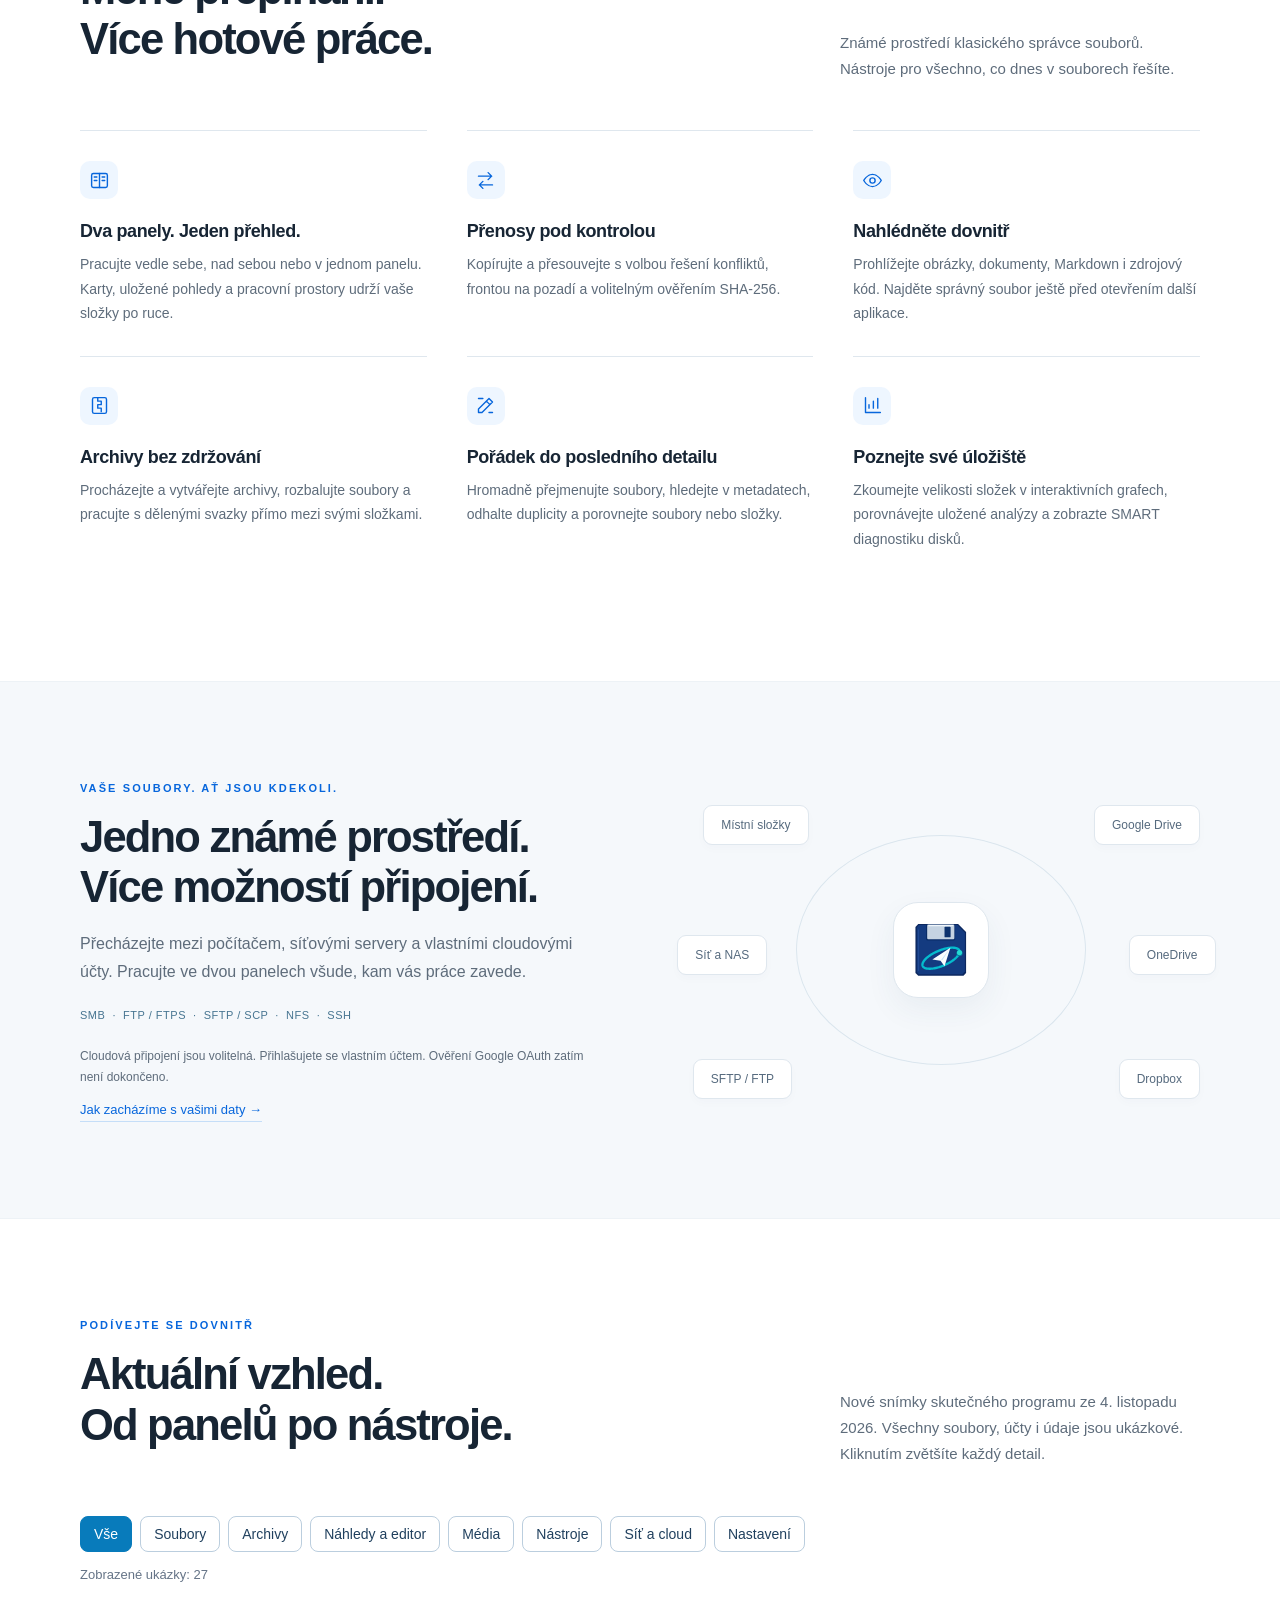
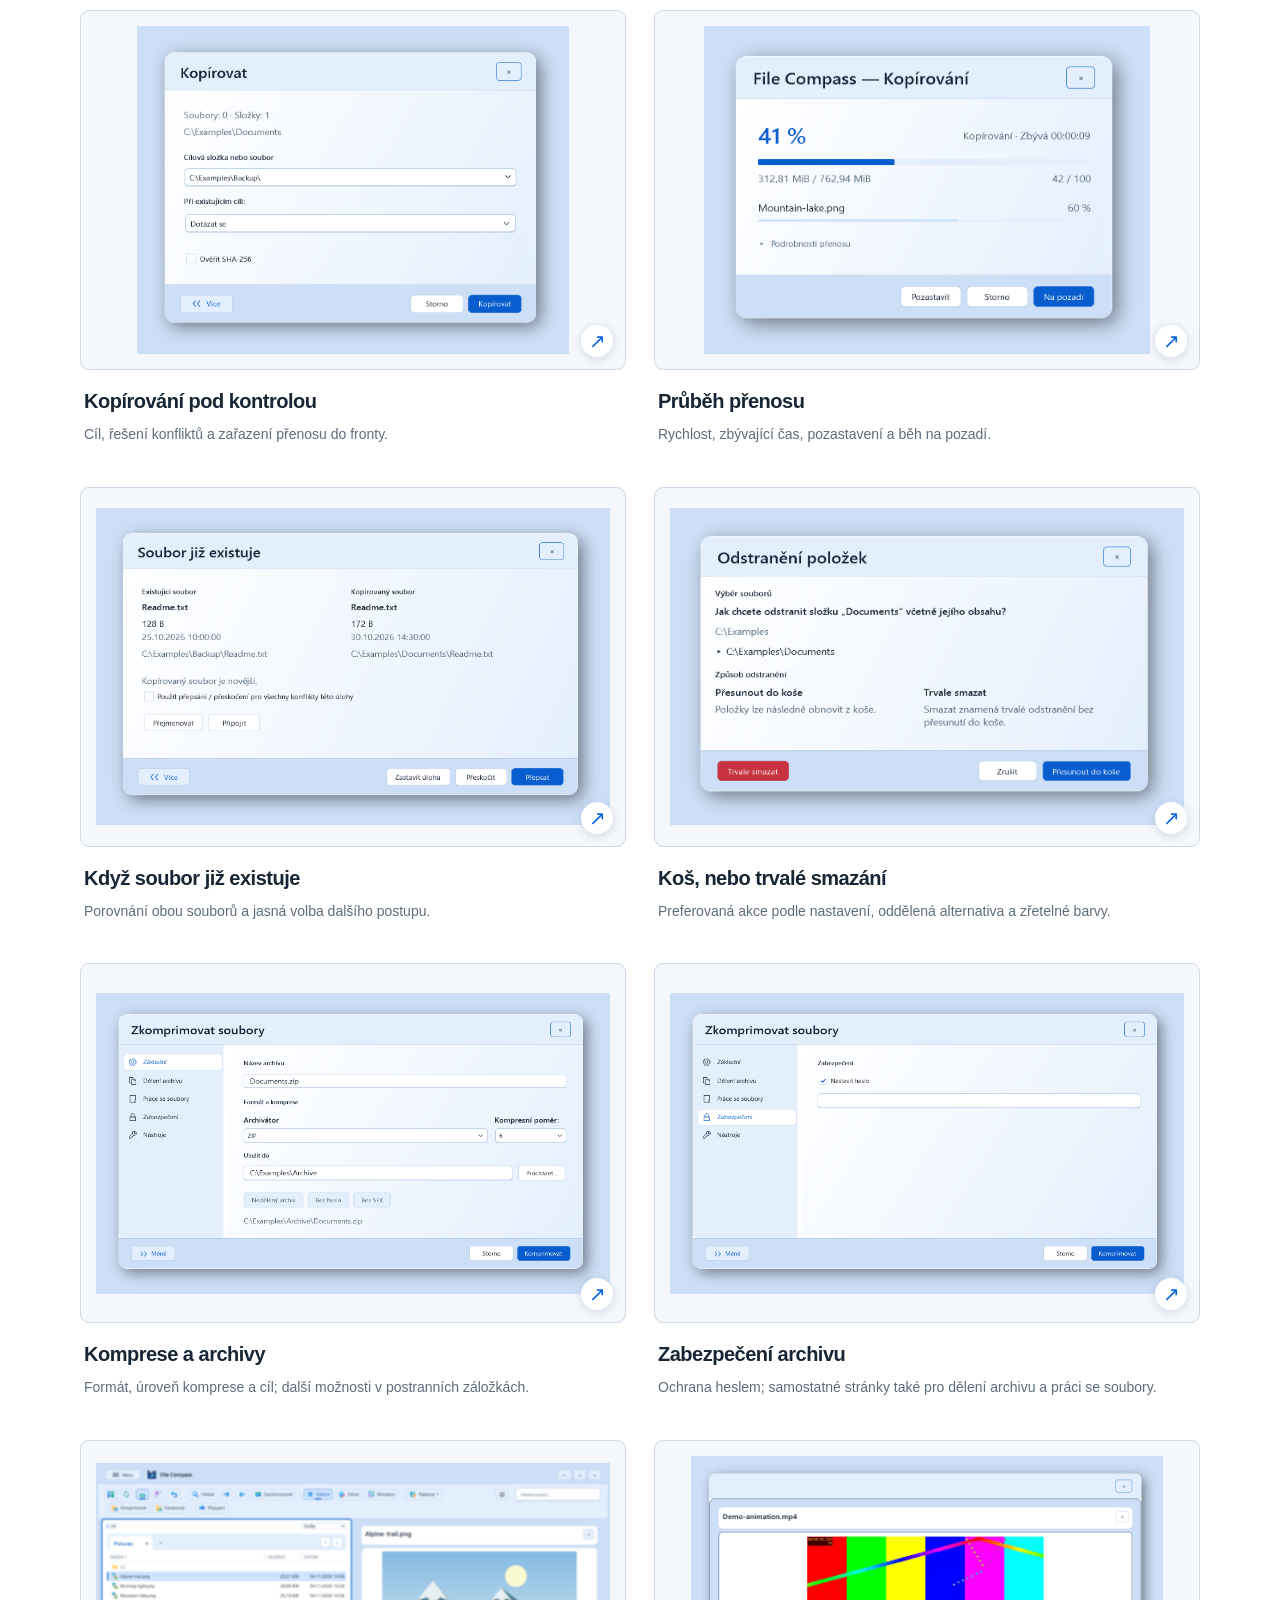
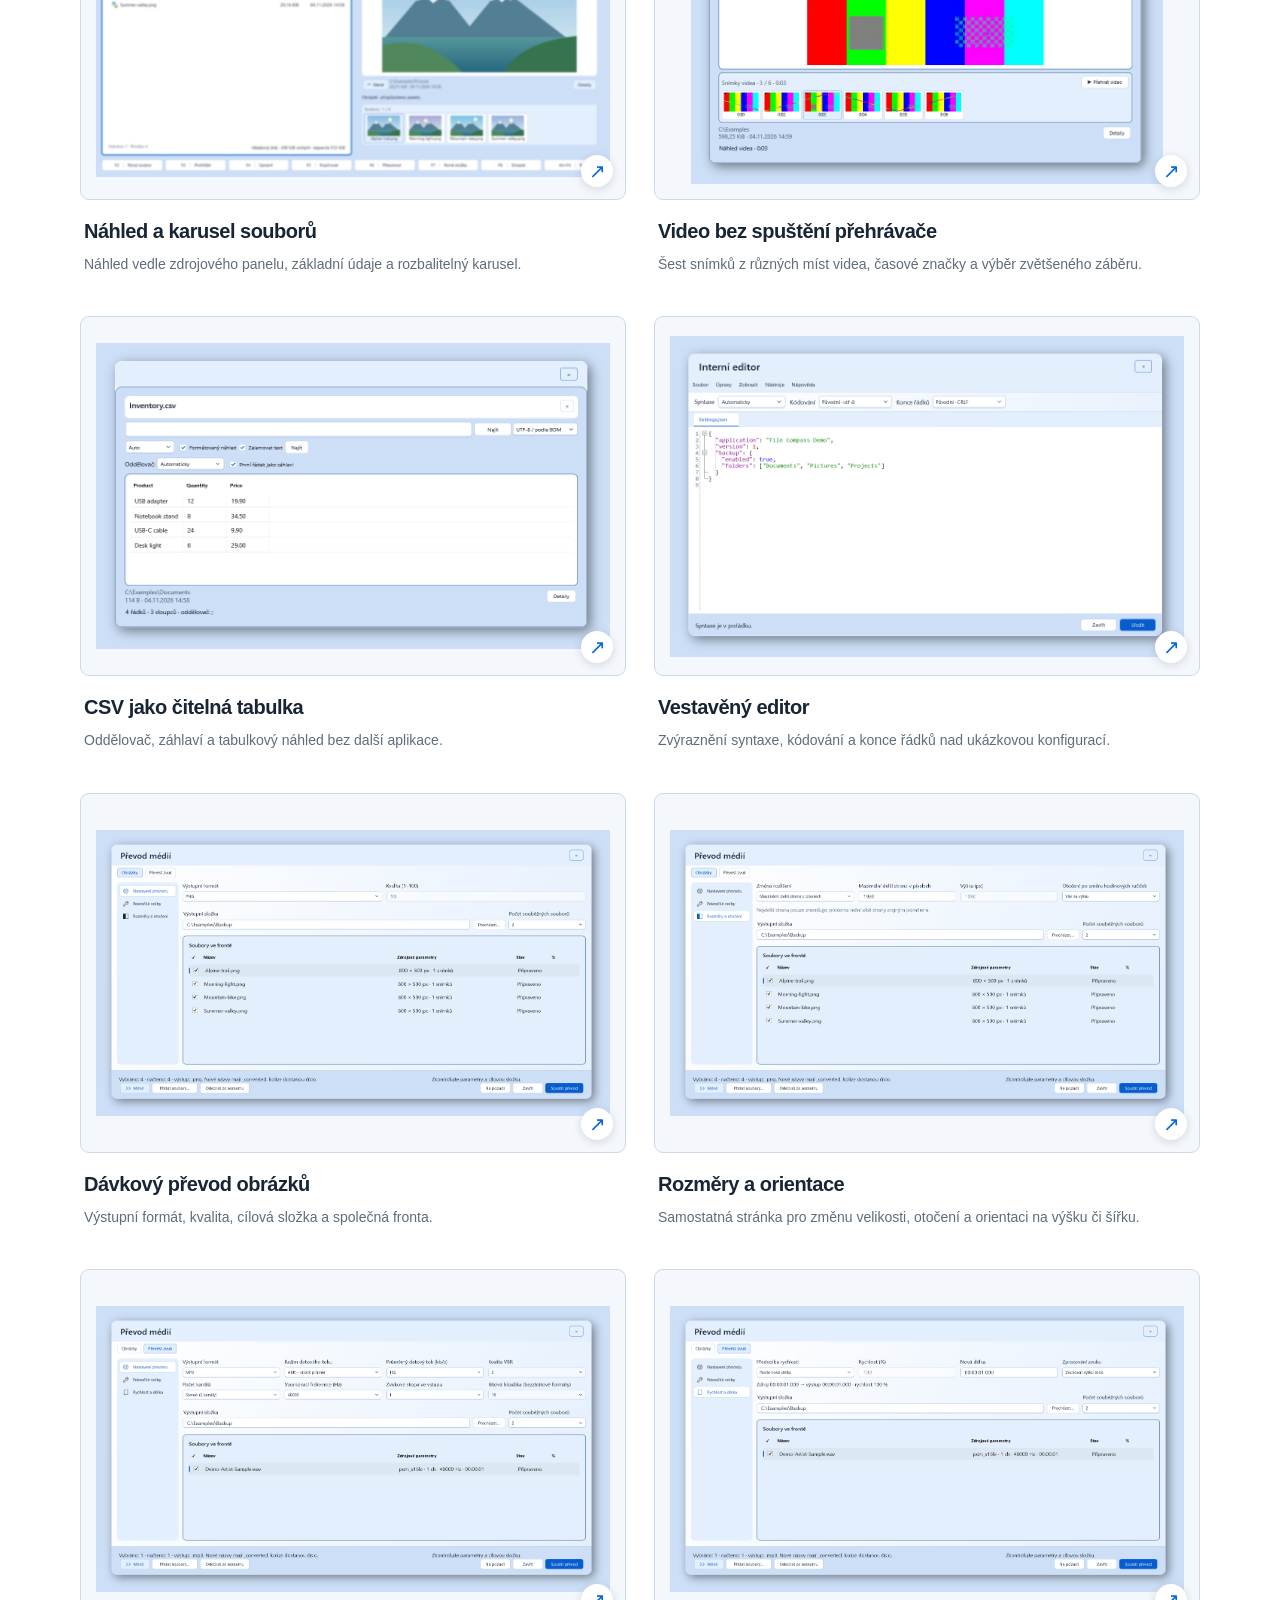
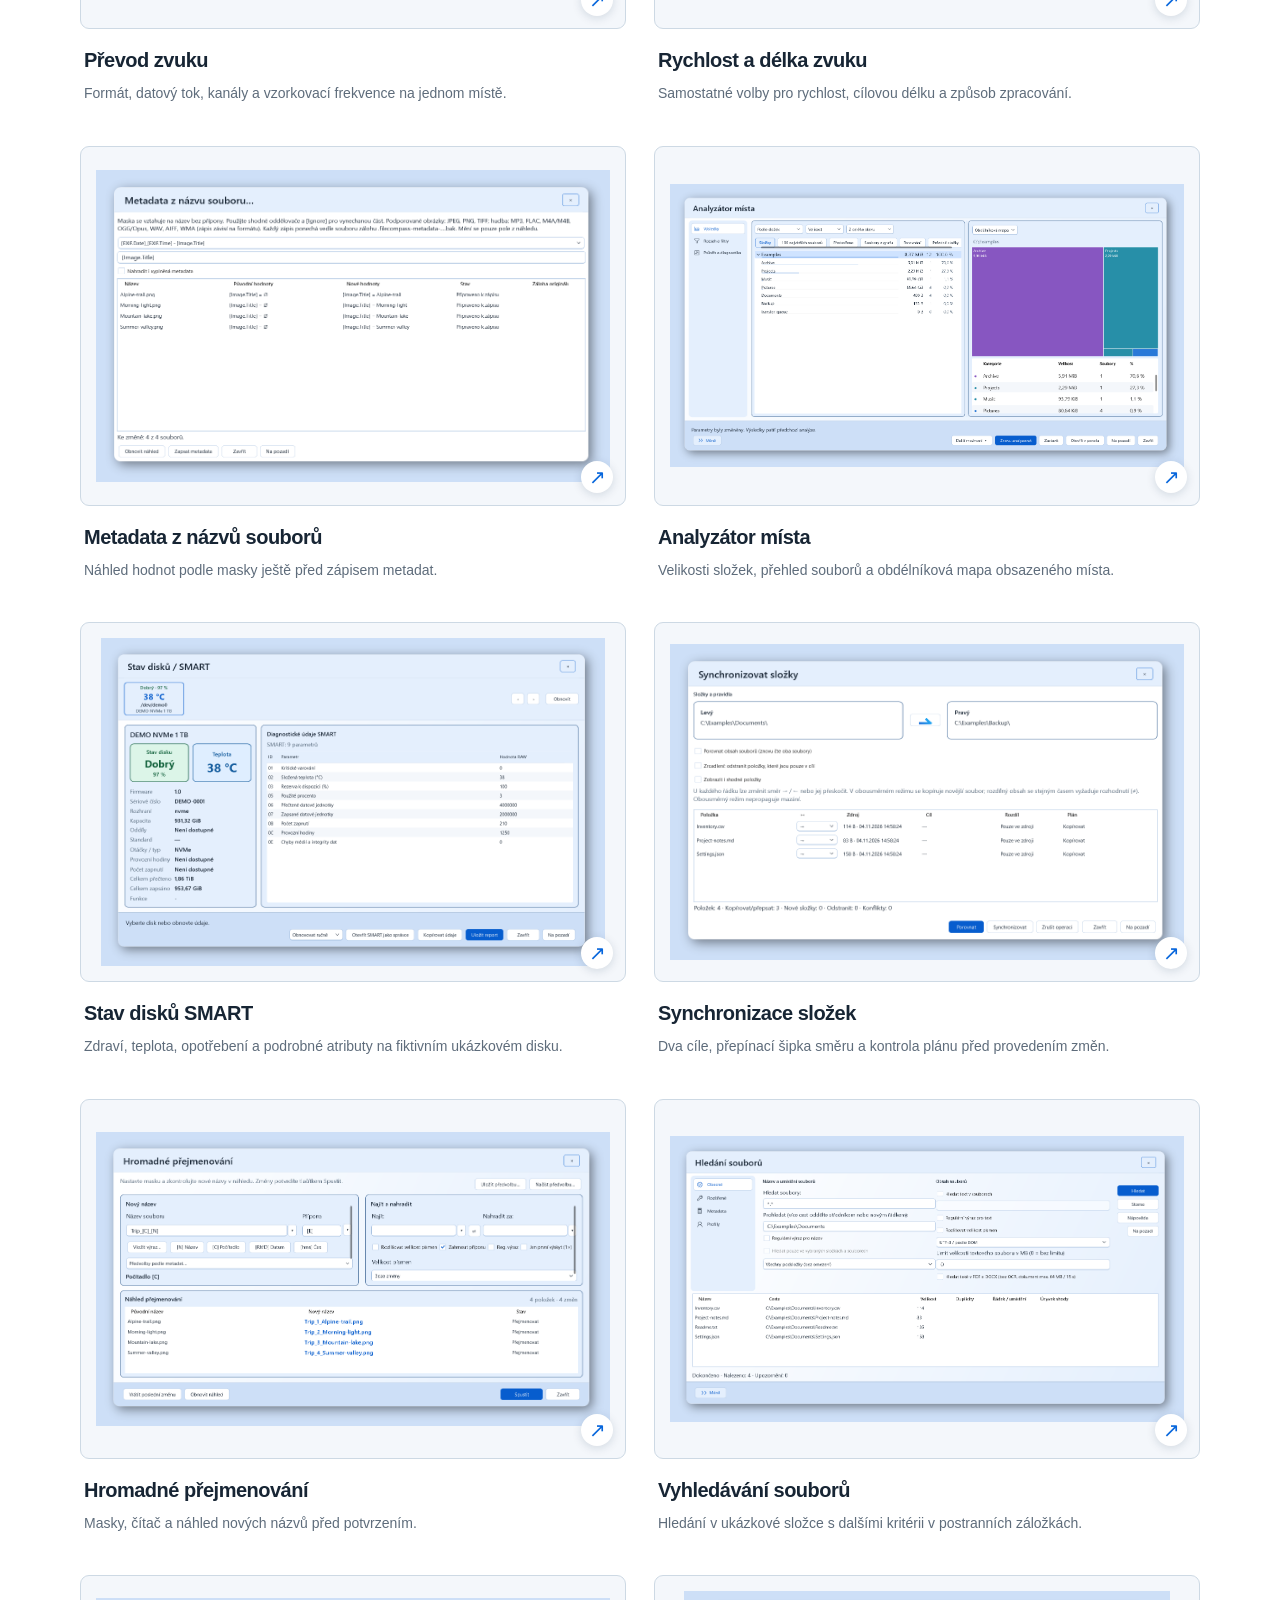
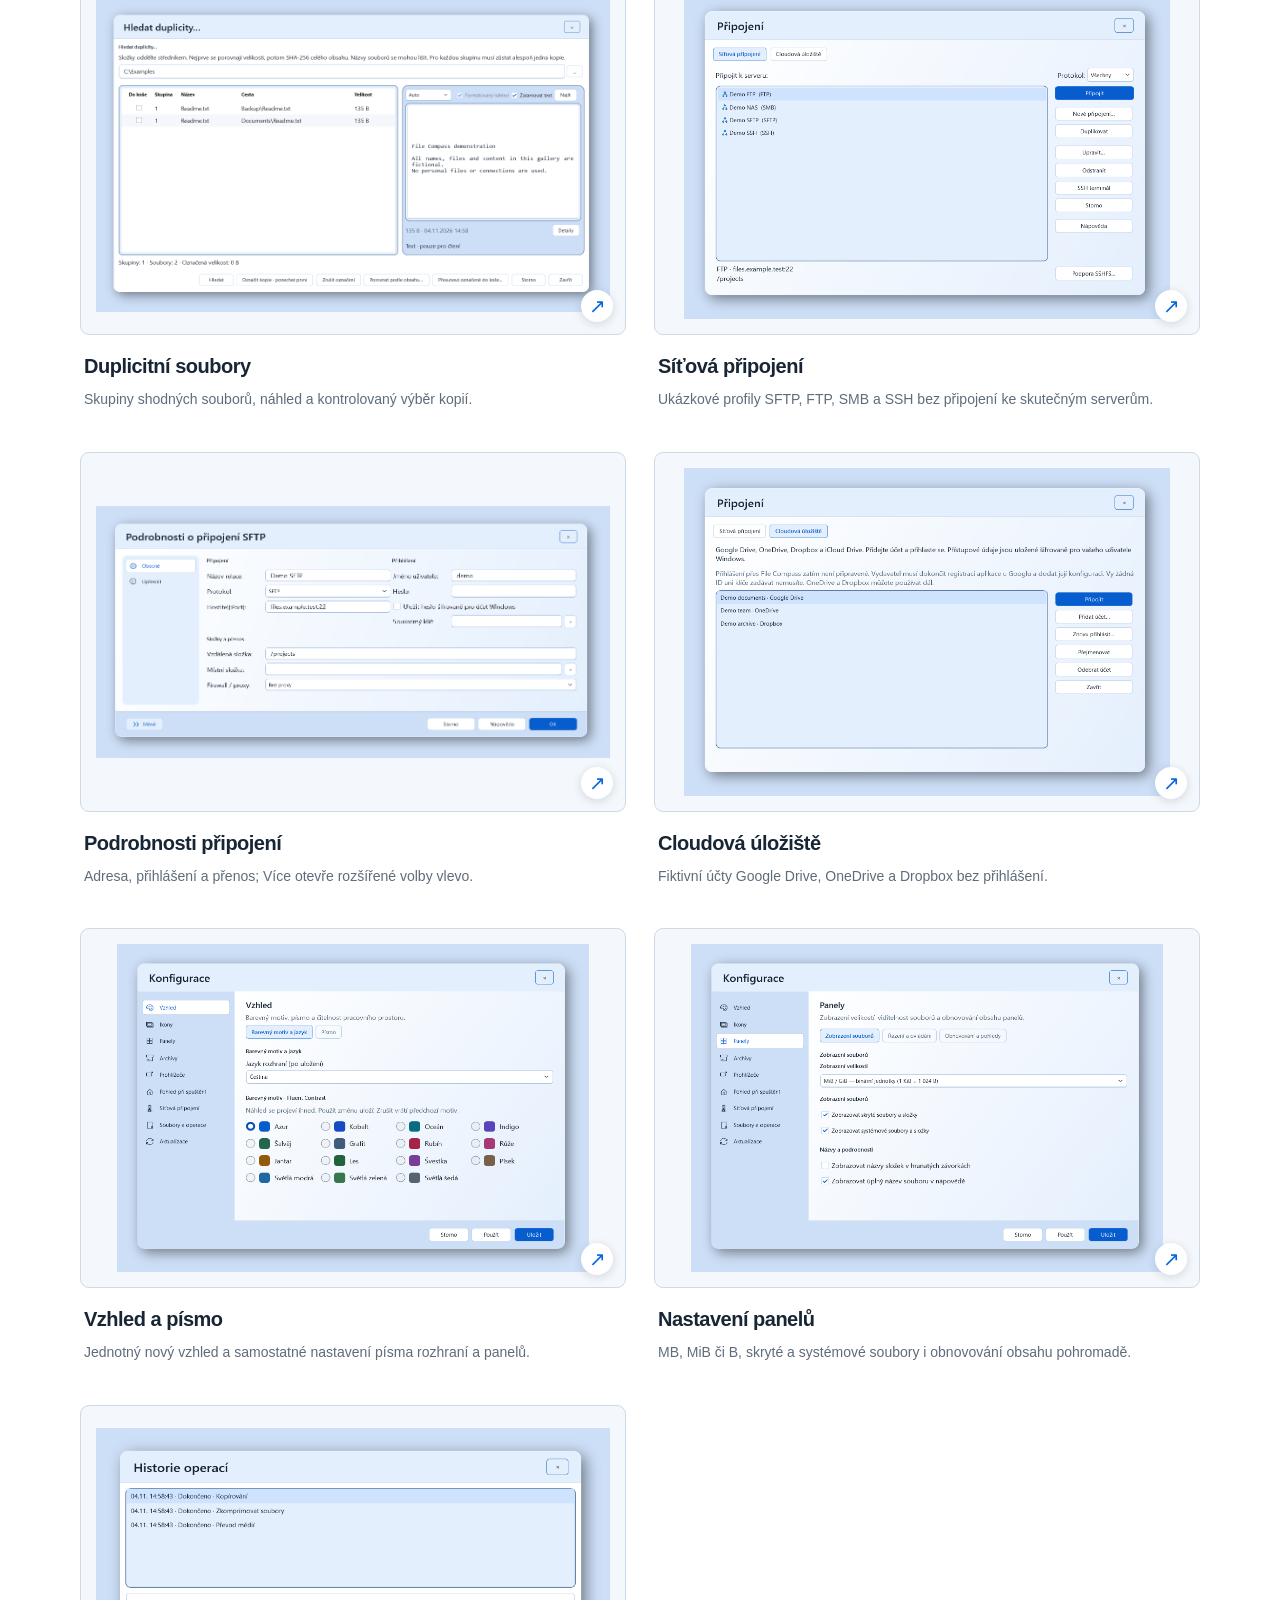
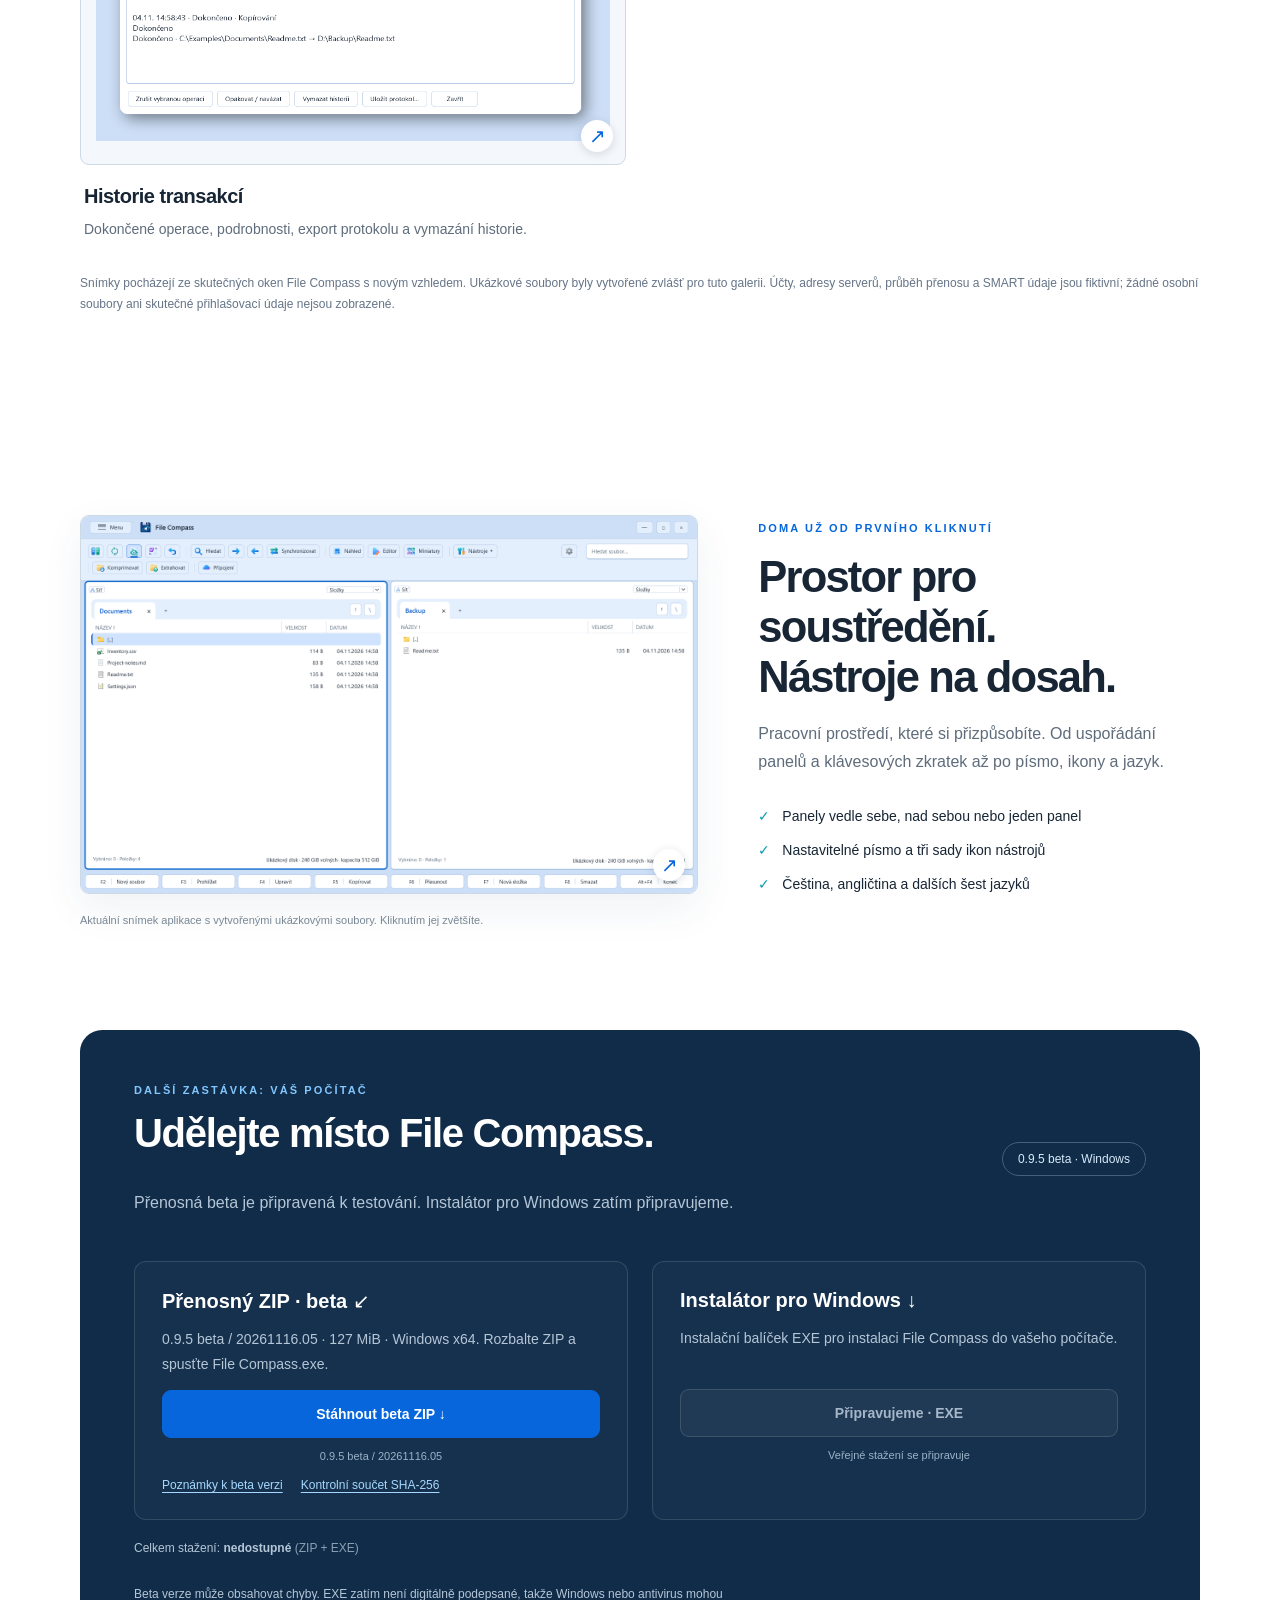
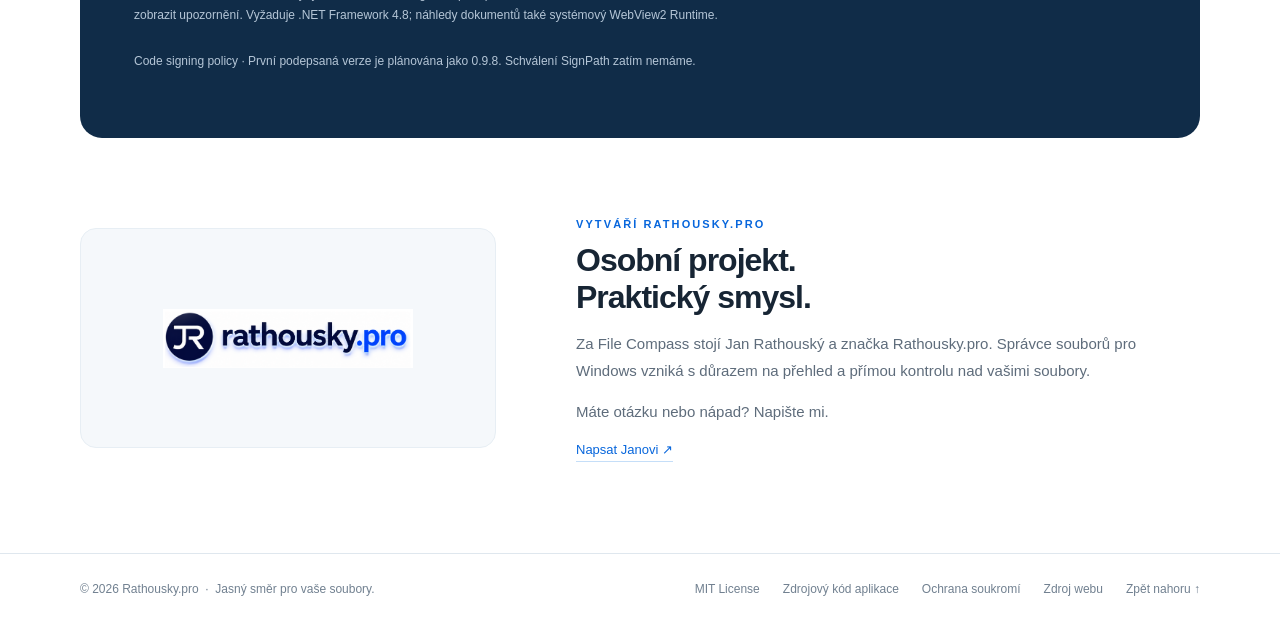
==== commit 27e5aa33: "Publish MIT beta download 20261116.05" ====
--- a/cs.html
+++ b/cs.html
@@ -6,6 +6,6 @@
 <section class="section storage" id="storage"><div class="wrap split"><div><div class="eyebrow">Vaše soubory. Ať jsou kdekoli.</div><h2>Jedno známé prostředí.<br>Více možností připojení.</h2><p class="section-intro">Přecházejte mezi počítačem, síťovými servery a vlastními cloudovými účty. Pracujte ve dvou panelech všude, kam vás práce zavede.</p><div class="protocols">SMB &nbsp;·&nbsp; FTP / FTPS &nbsp;·&nbsp; SFTP / SCP &nbsp;·&nbsp; NFS &nbsp;·&nbsp; SSH</div><p class="privacy-note">Cloudová připojení jsou volitelná. Přihlašujete se vlastním účtem. Ověření Google OAuth zatím není dokončeno.</p><a class="text-link" href="privacy-cs.html">Jak zacházíme s vašimi daty →</a></div><div class="storage-diagram"><div class="orbit" aria-hidden="true"></div><div class="hub"><img src="assets/floppy-orbit.svg" width="60" height="60" alt="File Compass"></div><span class="endpoint ep1">Místní složky</span><span class="endpoint ep2">Google Drive</span><span class="endpoint ep3">Síť a NAS</span><span class="endpoint ep4">OneDrive</span><span class="endpoint ep5">SFTP / FTP</span><span class="endpoint ep6">Dropbox</span></div></div></section>
 <section class="section wrap" id="gallery"><div class="section-head"><div><div class="eyebrow">Podívejte se dovnitř</div><h2>Aktuální vzhled.<br>Od panelů po nástroje.</h2></div><p>Nové snímky skutečného programu ze 4. listopadu 2026. Všechny soubory, účty i údaje jsou ukázkové. Kliknutím zvětšíte každý detail.</p></div><div class="gallery-filters" hidden role="group" aria-label="Filtrovat funkce"><button type="button" data-gallery-filter="all" aria-pressed="true">Vše</button><button type="button" data-gallery-filter="files" aria-pressed="false">Soubory</button><button type="button" data-gallery-filter="archives" aria-pressed="false">Archivy</button><button type="button" data-gallery-filter="previews" aria-pressed="false">Náhledy a editor</button><button type="button" data-gallery-filter="media" aria-pressed="false">Média</button><button type="button" data-gallery-filter="tools" aria-pressed="false">Nástroje</button><button type="button" data-gallery-filter="network" aria-pressed="false">Síť a cloud</button><button type="button" data-gallery-filter="settings" aria-pressed="false">Nastavení</button></div><p class="gallery-result" aria-live="polite" data-gallery-count data-label="Zobrazené ukázky">Zobrazené ukázky: 27</p><div class="screenshot-grid"><figure class="gallery-card" data-gallery-group="files"><a class="screenshot-link" href="assets/screenshots/cs-copy.png" data-lightbox aria-label="Zvětšit: Kopírování pod kontrolou"><img src="assets/screenshots/cs-copy.png" width="591" height="448" loading="lazy" decoding="async" alt="Kopírování pod kontrolou"><span class="zoom-hint" aria-hidden="true">↗</span></a><figcaption><h3>Kopírování pod kontrolou</h3><p>Cíl, řešení konfliktů a zařazení přenosu do fronty.</p></figcaption></figure><figure class="gallery-card" data-gallery-group="files"><a class="screenshot-link" href="assets/screenshots/cs-copy-progress.png" data-lightbox aria-label="Zvětšit: Průběh přenosu"><img src="assets/screenshots/cs-copy-progress.png" width="520" height="382" loading="lazy" decoding="async" alt="Průběh přenosu"><span class="zoom-hint" aria-hidden="true">↗</span></a><figcaption><h3>Průběh přenosu</h3><p>Rychlost, zbývající čas, pozastavení a běh na pozadí.</p></figcaption></figure><figure class="gallery-card" data-gallery-group="files"><a class="screenshot-link" href="assets/screenshots/cs-conflict.png" data-lightbox aria-label="Zvětšit: Když soubor již existuje"><img src="assets/screenshots/cs-conflict.png" width="740" height="456" loading="lazy" decoding="async" alt="Když soubor již existuje"><span class="zoom-hint" aria-hidden="true">↗</span></a><figcaption><h3>Když soubor již existuje</h3><p>Porovnání obou souborů a jasná volba dalšího postupu.</p></figcaption></figure><figure class="gallery-card" data-gallery-group="files"><a class="screenshot-link" href="assets/screenshots/cs-delete.png" data-lightbox aria-label="Zvětšit: Koš, nebo trvalé smazání"><img src="assets/screenshots/cs-delete.png" width="640" height="395" loading="lazy" decoding="async" alt="Koš, nebo trvalé smazání"><span class="zoom-hint" aria-hidden="true">↗</span></a><figcaption><h3>Koš, nebo trvalé smazání</h3><p>Preferovaná akce podle nastavení, oddělená alternativa a zřetelné barvy.</p></figcaption></figure><figure class="gallery-card" data-gallery-group="archives"><a class="screenshot-link" href="assets/screenshots/cs-compression.png" data-lightbox aria-label="Zvětšit: Komprese a archivy"><img src="assets/screenshots/cs-compression.png" width="895" height="525" loading="lazy" decoding="async" alt="Komprese a archivy"><span class="zoom-hint" aria-hidden="true">↗</span></a><figcaption><h3>Komprese a archivy</h3><p>Formát, úroveň komprese a cíl; další možnosti v postranních záložkách.</p></figcaption></figure><figure class="gallery-card" data-gallery-group="archives"><a class="screenshot-link" href="assets/screenshots/cs-compression-security.png" data-lightbox aria-label="Zvětšit: Zabezpečení archivu"><img src="assets/screenshots/cs-compression-security.png" width="895" height="525" loading="lazy" decoding="async" alt="Zabezpečení archivu"><span class="zoom-hint" aria-hidden="true">↗</span></a><figcaption><h3>Zabezpečení archivu</h3><p>Ochrana heslem; samostatné stránky také pro dělení archivu a práci se soubory.</p></figcaption></figure><figure class="gallery-card" data-gallery-group="previews"><a class="screenshot-link" href="assets/screenshots/cs-preview.png" data-lightbox aria-label="Zvětšit: Náhled a karusel souborů"><img src="assets/screenshots/cs-preview.png" width="1440" height="880" loading="lazy" decoding="async" alt="Náhled a karusel souborů"><span class="zoom-hint" aria-hidden="true">↗</span></a><figcaption><h3>Náhled a karusel souborů</h3><p>Náhled vedle zdrojového panelu, základní údaje a rozbalitelný karusel.</p></figcaption></figure><figure class="gallery-card" data-gallery-group="previews"><a class="screenshot-link" href="assets/screenshots/cs-video-preview.png" data-lightbox aria-label="Zvětšit: Video bez spuštění přehrávače"><img src="assets/screenshots/cs-video-preview.png" width="1048" height="728" loading="lazy" decoding="async" alt="Video bez spuštění přehrávače"><span class="zoom-hint" aria-hidden="true">↗</span></a><figcaption><h3>Video bez spuštění přehrávače</h3><p>Šest snímků z různých míst videa, časové značky a výběr zvětšeného záběru.</p></figcaption></figure><figure class="gallery-card" data-gallery-group="previews"><a class="screenshot-link" href="assets/screenshots/cs-csv.png" data-lightbox aria-label="Zvětšit: CSV jako čitelná tabulka"><img src="assets/screenshots/cs-csv.png" width="1088" height="648" loading="lazy" decoding="async" alt="CSV jako čitelná tabulka"><span class="zoom-hint" aria-hidden="true">↗</span></a><figcaption><h3>CSV jako čitelná tabulka</h3><p>Oddělovač, záhlaví a tabulkový náhled bez další aplikace.</p></figcaption></figure><figure class="gallery-card" data-gallery-group="previews"><a class="screenshot-link" href="assets/screenshots/cs-editor.png" data-lightbox aria-label="Zvětšit: Vestavěný editor"><img src="assets/screenshots/cs-editor.png" width="1120" height="700" loading="lazy" decoding="async" alt="Vestavěný editor"><span class="zoom-hint" aria-hidden="true">↗</span></a><figcaption><h3>Vestavěný editor</h3><p>Zvýraznění syntaxe, kódování a konce řádků nad ukázkovou konfigurací.</p></figcaption></figure><figure class="gallery-card" data-gallery-group="media"><a class="screenshot-link" href="assets/screenshots/cs-images.png" data-lightbox aria-label="Zvětšit: Dávkový převod obrázků"><img src="assets/screenshots/cs-images.png" width="1365" height="760" loading="lazy" decoding="async" alt="Dávkový převod obrázků"><span class="zoom-hint" aria-hidden="true">↗</span></a><figcaption><h3>Dávkový převod obrázků</h3><p>Výstupní formát, kvalita, cílová složka a společná fronta.</p></figcaption></figure><figure class="gallery-card" data-gallery-group="media"><a class="screenshot-link" href="assets/screenshots/cs-image-geometry.png" data-lightbox aria-label="Zvětšit: Rozměry a orientace"><img src="assets/screenshots/cs-image-geometry.png" width="1365" height="760" loading="lazy" decoding="async" alt="Rozměry a orientace"><span class="zoom-hint" aria-hidden="true">↗</span></a><figcaption><h3>Rozměry a orientace</h3><p>Samostatná stránka pro změnu velikosti, otočení a orientaci na výšku či šířku.</p></figcaption></figure><figure class="gallery-card" data-gallery-group="media"><a class="screenshot-link" href="assets/screenshots/cs-audio.png" data-lightbox aria-label="Zvětšit: Převod zvuku"><img src="assets/screenshots/cs-audio.png" width="1365" height="760" loading="lazy" decoding="async" alt="Převod zvuku"><span class="zoom-hint" aria-hidden="true">↗</span></a><figcaption><h3>Převod zvuku</h3><p>Formát, datový tok, kanály a vzorkovací frekvence na jednom místě.</p></figcaption></figure><figure class="gallery-card" data-gallery-group="media"><a class="screenshot-link" href="assets/screenshots/cs-audio-speed.png" data-lightbox aria-label="Zvětšit: Rychlost a délka zvuku"><img src="assets/screenshots/cs-audio-speed.png" width="1365" height="760" loading="lazy" decoding="async" alt="Rychlost a délka zvuku"><span class="zoom-hint" aria-hidden="true">↗</span></a><figcaption><h3>Rychlost a délka zvuku</h3><p>Samostatné volby pro rychlost, cílovou délku a způsob zpracování.</p></figcaption></figure><figure class="gallery-card" data-gallery-group="media"><a class="screenshot-link" href="assets/screenshots/cs-metadata.png" data-lightbox aria-label="Zvětšit: Metadata z názvů souborů"><img src="assets/screenshots/cs-metadata.png" width="1140" height="691" loading="lazy" decoding="async" alt="Metadata z názvů souborů"><span class="zoom-hint" aria-hidden="true">↗</span></a><figcaption><h3>Metadata z názvů souborů</h3><p>Náhled hodnot podle masky ještě před zápisem metadat.</p></figcaption></figure><figure class="gallery-card" data-gallery-group="tools"><a class="screenshot-link" href="assets/screenshots/cs-analyzer.png" data-lightbox aria-label="Zvětšit: Analyzátor místa"><img src="assets/screenshots/cs-analyzer.png" width="1435" height="791" loading="lazy" decoding="async" alt="Analyzátor místa"><span class="zoom-hint" aria-hidden="true">↗</span></a><figcaption><h3>Analyzátor místa</h3><p>Velikosti složek, přehled souborů a obdélníková mapa obsazeného místa.</p></figcaption></figure><figure class="gallery-card" data-gallery-group="tools"><a class="screenshot-link" href="assets/screenshots/cs-smart.png" data-lightbox aria-label="Zvětšit: Stav disků SMART"><img src="assets/screenshots/cs-smart.png" width="1200" height="780" loading="lazy" decoding="async" alt="Stav disků SMART"><span class="zoom-hint" aria-hidden="true">↗</span></a><figcaption><h3>Stav disků SMART</h3><p>Zdraví, teplota, opotřebení a podrobné atributy na fiktivním ukázkovém disku.</p></figcaption></figure><figure class="gallery-card" data-gallery-group="tools"><a class="screenshot-link" href="assets/screenshots/cs-sync.png" data-lightbox aria-label="Zvětšit: Synchronizace složek"><img src="assets/screenshots/cs-sync.png" width="1140" height="700" loading="lazy" decoding="async" alt="Synchronizace složek"><span class="zoom-hint" aria-hidden="true">↗</span></a><figcaption><h3>Synchronizace složek</h3><p>Dva cíle, přepínací šipka směru a kontrola plánu před provedením změn.</p></figcaption></figure><figure class="gallery-card" data-gallery-group="tools"><a class="screenshot-link" href="assets/screenshots/cs-rename.png" data-lightbox aria-label="Zvětšit: Hromadné přejmenování"><img src="assets/screenshots/cs-rename.png" width="1191" height="680" loading="lazy" decoding="async" alt="Hromadné přejmenování"><span class="zoom-hint" aria-hidden="true">↗</span></a><figcaption><h3>Hromadné přejmenování</h3><p>Masky, čítač a náhled nových názvů před potvrzením.</p></figcaption></figure><figure class="gallery-card" data-gallery-group="tools"><a class="screenshot-link" href="assets/screenshots/cs-search.png" data-lightbox aria-label="Zvětšit: Vyhledávání souborů"><img src="assets/screenshots/cs-search.png" width="1295" height="720" loading="lazy" decoding="async" alt="Vyhledávání souborů"><span class="zoom-hint" aria-hidden="true">↗</span></a><figcaption><h3>Vyhledávání souborů</h3><p>Hledání v ukázkové složce s dalšími kritérii v postranních záložkách.</p></figcaption></figure><figure class="gallery-card" data-gallery-group="tools"><a class="screenshot-link" href="assets/screenshots/cs-duplicates.png" data-lightbox aria-label="Zvětšit: Duplicitní soubory"><img src="assets/screenshots/cs-duplicates.png" width="1180" height="720" loading="lazy" decoding="async" alt="Duplicitní soubory"><span class="zoom-hint" aria-hidden="true">↗</span></a><figcaption><h3>Duplicitní soubory</h3><p>Skupiny shodných souborů, náhled a kontrolovaný výběr kopií.</p></figcaption></figure><figure class="gallery-card" data-gallery-group="network"><a class="screenshot-link" href="assets/screenshots/cs-connections.png" data-lightbox aria-label="Zvětšit: Síťová připojení"><img src="assets/screenshots/cs-connections.png" width="920" height="620" loading="lazy" decoding="async" alt="Síťová připojení"><span class="zoom-hint" aria-hidden="true">↗</span></a><figcaption><h3>Síťová připojení</h3><p>Ukázkové profily SFTP, FTP, SMB a SSH bez připojení ke skutečným serverům.</p></figcaption></figure><figure class="gallery-card" data-gallery-group="network"><a class="screenshot-link" href="assets/screenshots/cs-connection-profile.png" data-lightbox aria-label="Zvětšit: Podrobnosti připojení"><img src="assets/screenshots/cs-connection-profile.png" width="1075" height="527" loading="lazy" decoding="async" alt="Podrobnosti připojení"><span class="zoom-hint" aria-hidden="true">↗</span></a><figcaption><h3>Podrobnosti připojení</h3><p>Adresa, přihlášení a přenos; Více otevře rozšířené volby vlevo.</p></figcaption></figure><figure class="gallery-card" data-gallery-group="network"><a class="screenshot-link" href="assets/screenshots/cs-cloud.png" data-lightbox aria-label="Zvětšit: Cloudová úložiště"><img src="assets/screenshots/cs-cloud.png" width="920" height="620" loading="lazy" decoding="async" alt="Cloudová úložiště"><span class="zoom-hint" aria-hidden="true">↗</span></a><figcaption><h3>Cloudová úložiště</h3><p>Fiktivní účty Google Drive, OneDrive a Dropbox bez přihlášení.</p></figcaption></figure><figure class="gallery-card" data-gallery-group="settings"><a class="screenshot-link" href="assets/screenshots/cs-settings.png" data-lightbox aria-label="Zvětšit: Vzhled a písmo"><img src="assets/screenshots/cs-settings.png" width="920" height="640" loading="lazy" decoding="async" alt="Vzhled a písmo"><span class="zoom-hint" aria-hidden="true">↗</span></a><figcaption><h3>Vzhled a písmo</h3><p>Jednotný nový vzhled a samostatné nastavení písma rozhraní a panelů.</p></figcaption></figure><figure class="gallery-card" data-gallery-group="settings"><a class="screenshot-link" href="assets/screenshots/cs-panel-settings.png" data-lightbox aria-label="Zvětšit: Nastavení panelů"><img src="assets/screenshots/cs-panel-settings.png" width="920" height="640" loading="lazy" decoding="async" alt="Nastavení panelů"><span class="zoom-hint" aria-hidden="true">↗</span></a><figcaption><h3>Nastavení panelů</h3><p>MB, MiB či B, skryté a systémové soubory i obnovování obsahu pohromadě.</p></figcaption></figure><figure class="gallery-card" data-gallery-group="files"><a class="screenshot-link" href="assets/screenshots/cs-history.png" data-lightbox aria-label="Zvětšit: Historie transakcí"><img src="assets/screenshots/cs-history.png" width="840" height="511" loading="lazy" decoding="async" alt="Historie transakcí"><span class="zoom-hint" aria-hidden="true">↗</span></a><figcaption><h3>Historie transakcí</h3><p>Dokončené operace, podrobnosti, export protokolu a vymazání historie.</p></figcaption></figure></div><p class="gallery-note">Snímky pocházejí ze skutečných oken File Compass s novým vzhledem. Ukázkové soubory byly vytvořené zvlášť pro tuto galerii. Účty, adresy serverů, průběh přenosu a SMART údaje jsou fiktivní; žádné osobní soubory ani skutečné přihlašovací údaje nejsou zobrazené.</p></section><dialog class="image-dialog" aria-label="Zvětšený snímek programu"><form method="dialog"><button class="button" aria-label="Zavřít náhled">Zavřít ×</button></form><img alt=""><p></p></dialog>
 <section class="section wrap showcase"><div class="screenshot-block"><a class="screenshot-link" href="assets/screenshots/cs-panels.png" data-lightbox aria-label="Zvětšit: File Compass se dvěma panely, nástrojovou lištou a klávesovými zkratkami, s ukázkovými soubory."><img src="assets/screenshots/cs-panels.png" width="1440" height="880" loading="lazy" decoding="async" alt="File Compass se dvěma panely, nástrojovou lištou a klávesovými zkratkami, s ukázkovými soubory."><span class="zoom-hint" aria-hidden="true">↗</span></a><p class="caption">Aktuální snímek aplikace s vytvořenými ukázkovými soubory. Kliknutím jej zvětšíte.</p></div><div><div class="eyebrow">Doma už od prvního kliknutí</div><h2>Prostor pro soustředění.<br>Nástroje na dosah.</h2><p>Pracovní prostředí, které si přizpůsobíte. Od uspořádání panelů a klávesových zkratek až po písmo, ikony a jazyk.</p><ul class="checklist"><li>Panely vedle sebe, nad sebou nebo jeden panel</li><li>Nastavitelné písmo a tři sady ikon nástrojů</li><li>Čeština, angličtina a dalších šest jazyků</li></ul></div></section>
-<section class="wrap" id="download"><div class="download"><div class="download-top"><div><div class="eyebrow">Další zastávka: váš počítač</div><h2>Udělejte místo File Compass.</h2><p>Přenosná beta je připravená k testování. Instalátor pro Windows zatím připravujeme.</p></div><span class="release-badge">0.9.5 beta · Windows</span></div><div class="download-options"><article class="download-option"><h3>Přenosný ZIP · beta <span aria-hidden="true">↙</span></h3><p>0.9.5 beta / 20261115.53 · 127 MiB · Windows x64. Rozbalte ZIP a spusťte File Compass.exe.</p><a class="button primary" data-download="zip" href="https://github.com/rathousky-pro/file-compass-web/releases/download/v0.9.5-beta-build.20261115.53/FileCompass-win-x64.zip">Stáhnout beta ZIP ↓</a><span class="availability" data-status="zip">0.9.5 beta / 20261115.53</span><div class="release-links"><a href="https://github.com/rathousky-pro/file-compass-web/releases/tag/v0.9.5-beta-build.20261115.53">Poznámky k beta verzi</a><a href="https://github.com/rathousky-pro/file-compass-web/releases/download/v0.9.5-beta-build.20261115.53/FileCompass-win-x64.zip.sha256">Kontrolní součet SHA-256</a></div></article><article class="download-option"><h3>Instalátor pro Windows <span aria-hidden="true">↓</span></h3><p>Instalační balíček EXE pro instalaci File Compass do vašeho počítače.</p><button class="button" disabled data-download="exe">Připravujeme · EXE</button><span class="availability" data-status="exe">Veřejné stažení se připravuje</span></article></div><p class="download-count" data-download-count aria-live="polite">Celkem stažení: <span data-download-total>…</span> <span class="download-count-formats">(ZIP + EXE)</span></p><p class="privacy-note">Beta verze může obsahovat chyby. EXE zatím není digitálně podepsané, takže Windows nebo antivirus mohou zobrazit upozornění. Vyžaduje .NET Framework 4.8; náhledy dokumentů také systémový WebView2 Runtime.</p><p class="privacy-note"><a href="https://github.com/rathousky-pro/file-compass/blob/main/docs/CODE-SIGNING.md">Code signing policy</a> · První podepsaná verze je plánována jako 0.9.8. Schválení SignPath zatím nemáme.</p></div></section>
+<section class="wrap" id="download"><div class="download"><div class="download-top"><div><div class="eyebrow">Další zastávka: váš počítač</div><h2>Udělejte místo File Compass.</h2><p>Přenosná beta je připravená k testování. Instalátor pro Windows zatím připravujeme.</p></div><span class="release-badge">0.9.5 beta · Windows</span></div><div class="download-options"><article class="download-option"><h3>Přenosný ZIP · beta <span aria-hidden="true">↙</span></h3><p>0.9.5 beta / 20261116.05 · 127 MiB · Windows x64. Rozbalte ZIP a spusťte File Compass.exe.</p><a class="button primary" data-download="zip" href="https://github.com/rathousky-pro/file-compass-web/releases/download/v0.9.5-beta-build.20261116.05/FileCompass-win-x64.zip">Stáhnout beta ZIP ↓</a><span class="availability" data-status="zip">0.9.5 beta / 20261116.05</span><div class="release-links"><a href="https://github.com/rathousky-pro/file-compass-web/releases/tag/v0.9.5-beta-build.20261116.05">Poznámky k beta verzi</a><a href="https://github.com/rathousky-pro/file-compass-web/releases/download/v0.9.5-beta-build.20261116.05/FileCompass-win-x64.zip.sha256">Kontrolní součet SHA-256</a></div></article><article class="download-option"><h3>Instalátor pro Windows <span aria-hidden="true">↓</span></h3><p>Instalační balíček EXE pro instalaci File Compass do vašeho počítače.</p><button class="button" disabled data-download="exe">Připravujeme · EXE</button><span class="availability" data-status="exe">Veřejné stažení se připravuje</span></article></div><p class="download-count" data-download-count aria-live="polite">Celkem stažení: <span data-download-total>…</span> <span class="download-count-formats">(ZIP + EXE)</span></p><p class="privacy-note">Beta verze může obsahovat chyby. EXE zatím není digitálně podepsané, takže Windows nebo antivirus mohou zobrazit upozornění. Vyžaduje .NET Framework 4.8; náhledy dokumentů také systémový WebView2 Runtime.</p><p class="privacy-note"><a href="https://github.com/rathousky-pro/file-compass/blob/main/docs/CODE-SIGNING.md">Code signing policy</a> · První podepsaná verze je plánována jako 0.9.8. Schválení SignPath zatím nemáme.</p></div></section>
 <section class="wrap author" id="about"><div class="author-mark"><img src="assets/rathousky-pro.png" alt="Rathousky.pro" loading="lazy"></div><div><div class="eyebrow">Vytváří Rathousky.pro</div><h2>Osobní projekt.<br>Praktický smysl.</h2><p>Za File Compass stojí Jan Rathouský a značka Rathousky.pro. Správce souborů pro Windows vzniká s důrazem na přehled a přímou kontrolu nad vašimi soubory.</p><p>Máte otázku nebo nápad? Napište mi.</p><a class="text-link" href="mailto:developer@rathousky.pro">Napsat Janovi ↗</a></div></section></main>
 <footer class="footer"><div class="wrap"><span>© 2026 Rathousky.pro &nbsp;·&nbsp; Jasný směr pro vaše soubory.</span><div class="footer-links"><a href="https://github.com/rathousky-pro/file-compass/blob/main/LICENSE">MIT License</a><a href="https://github.com/rathousky-pro/file-compass">Zdrojový kód aplikace</a><a href="privacy-cs.html">Ochrana soukromí</a><a href="https://github.com/rathousky-pro/file-compass-web">Zdroj webu</a><a href="#top">Zpět nahoru ↑</a></div></div></footer></body></html>
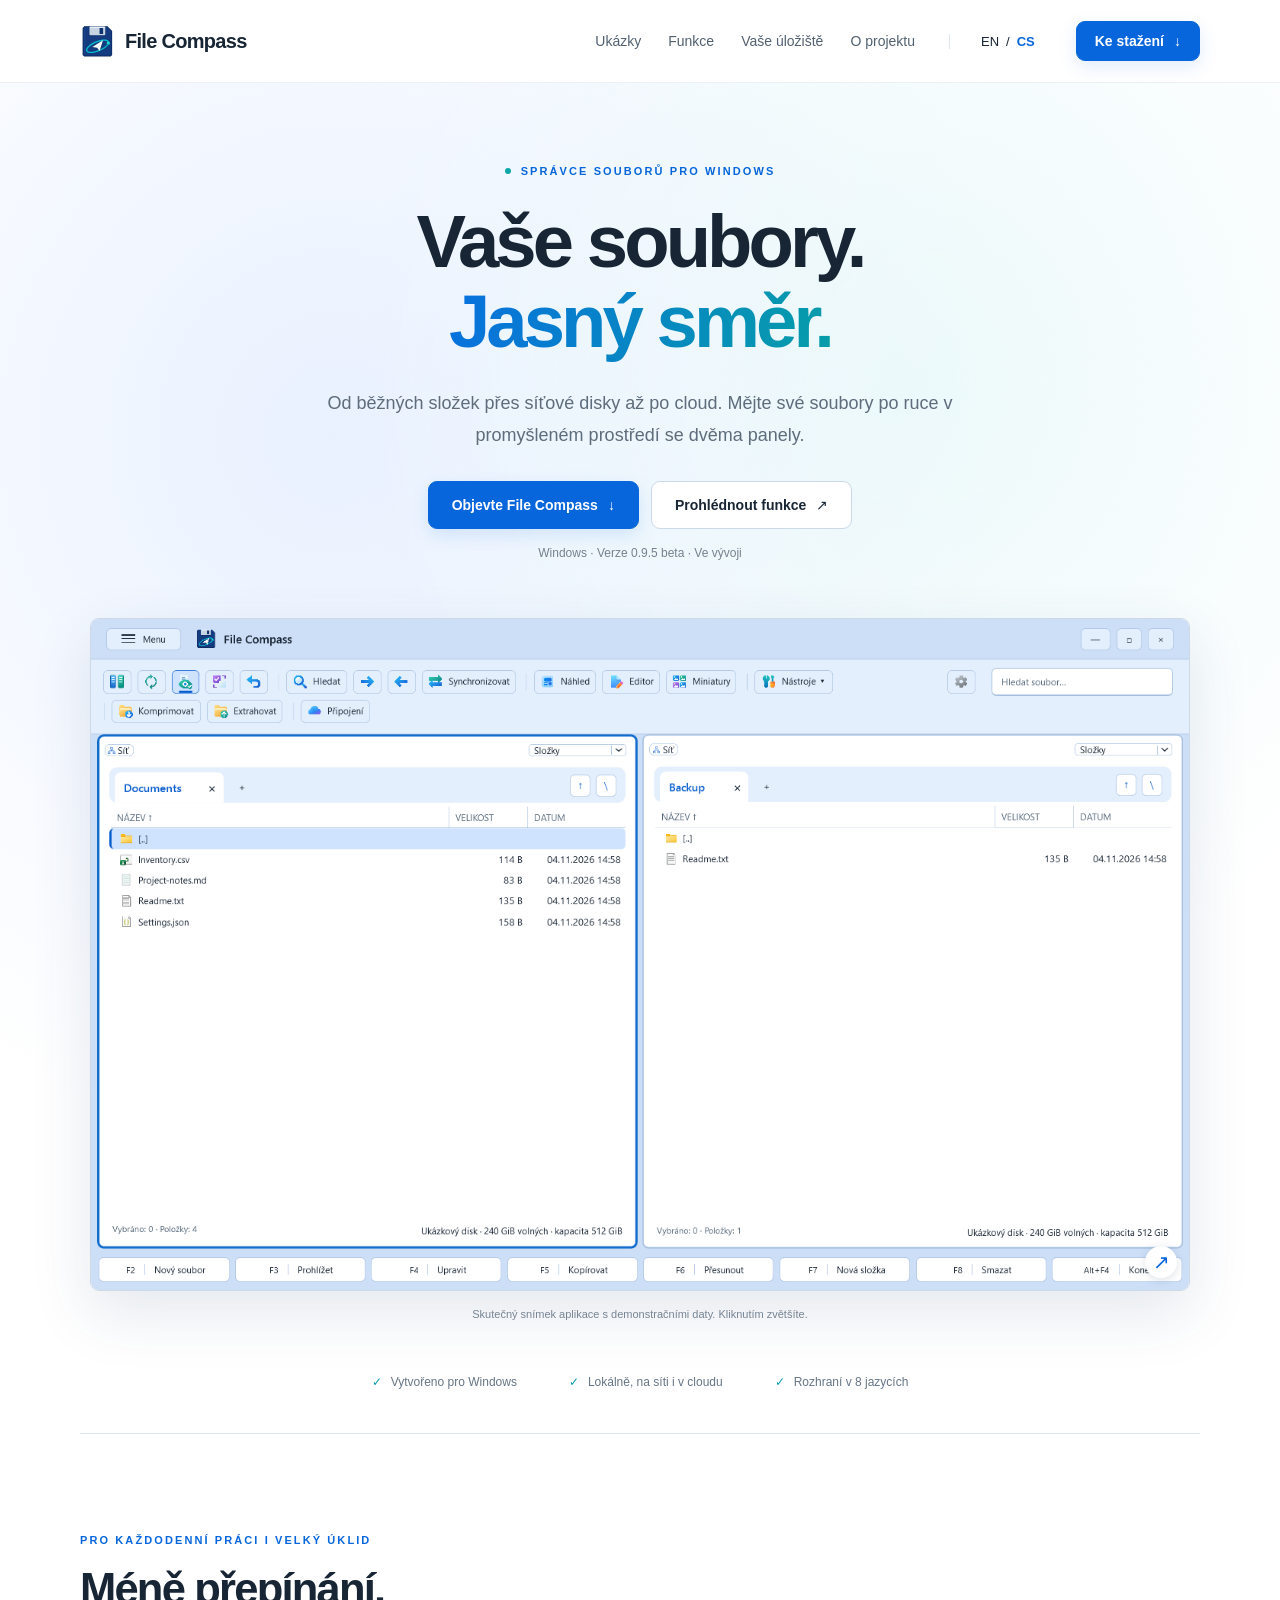
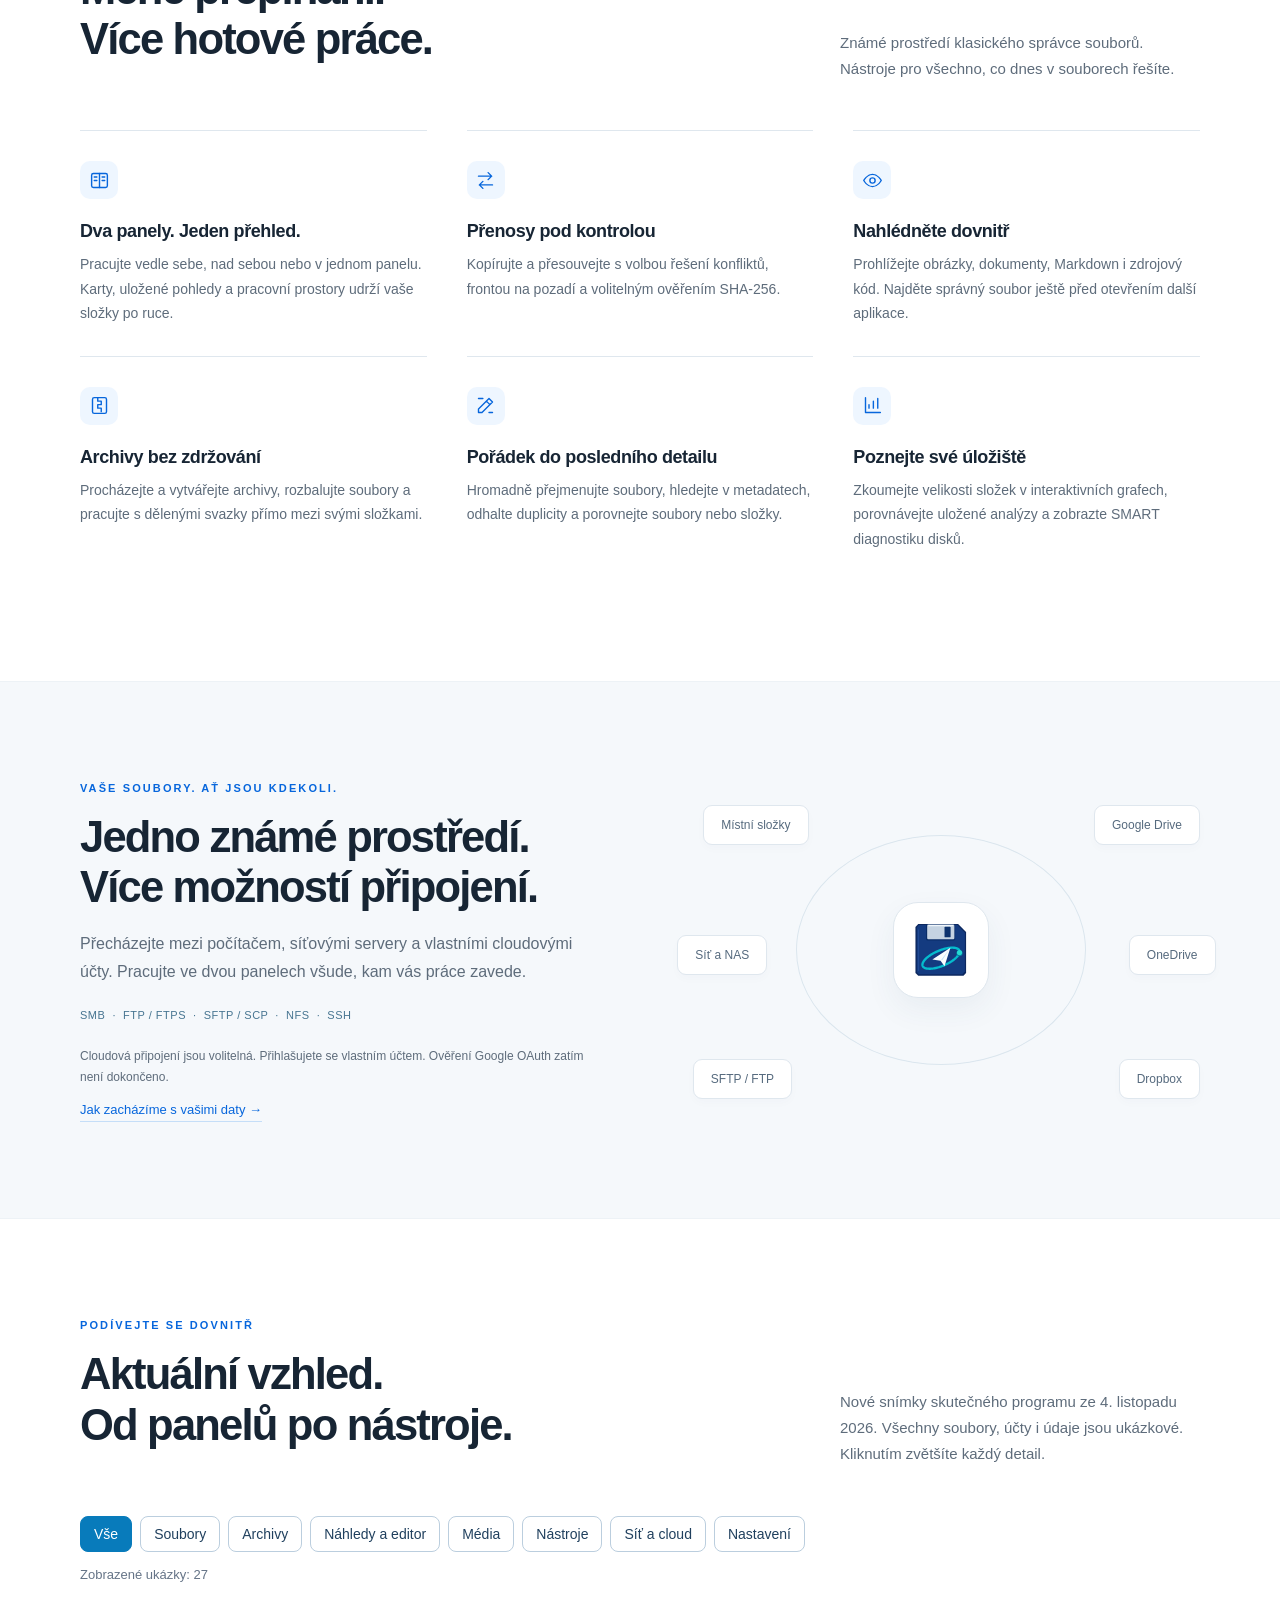
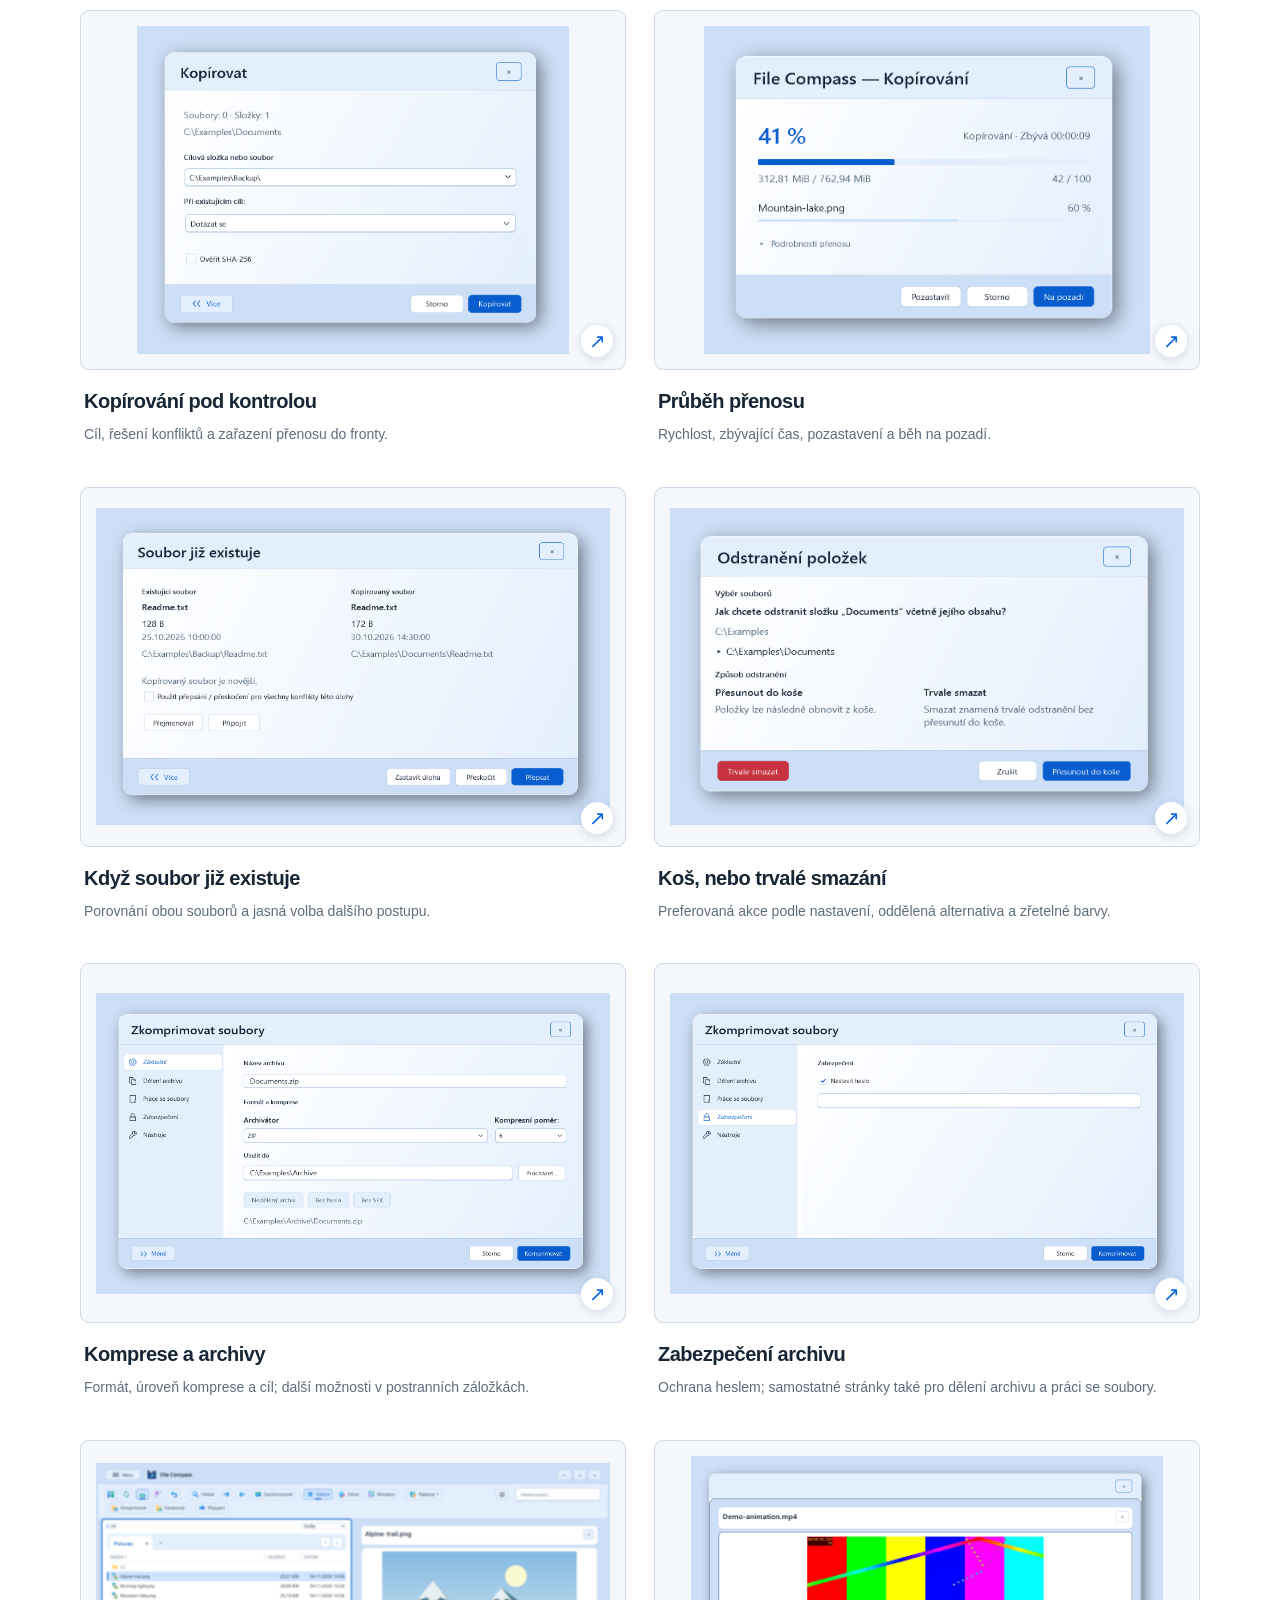
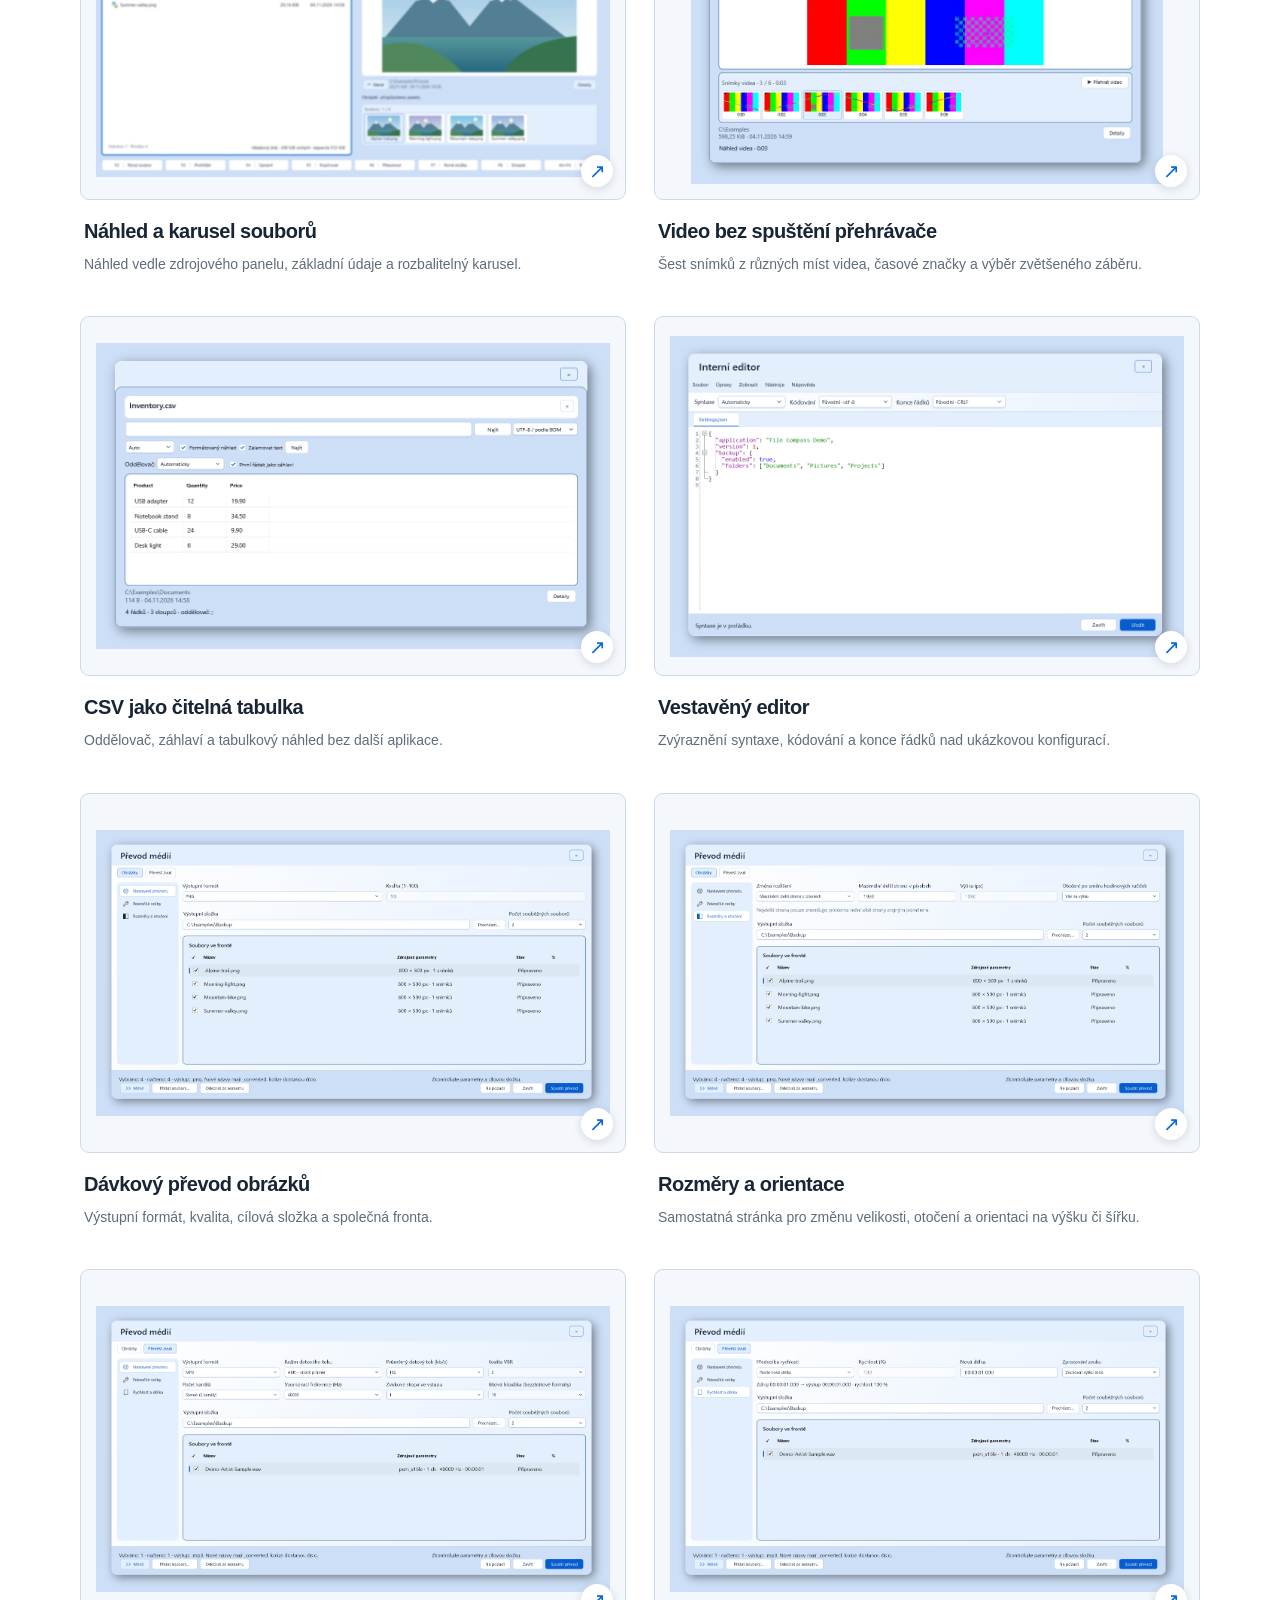
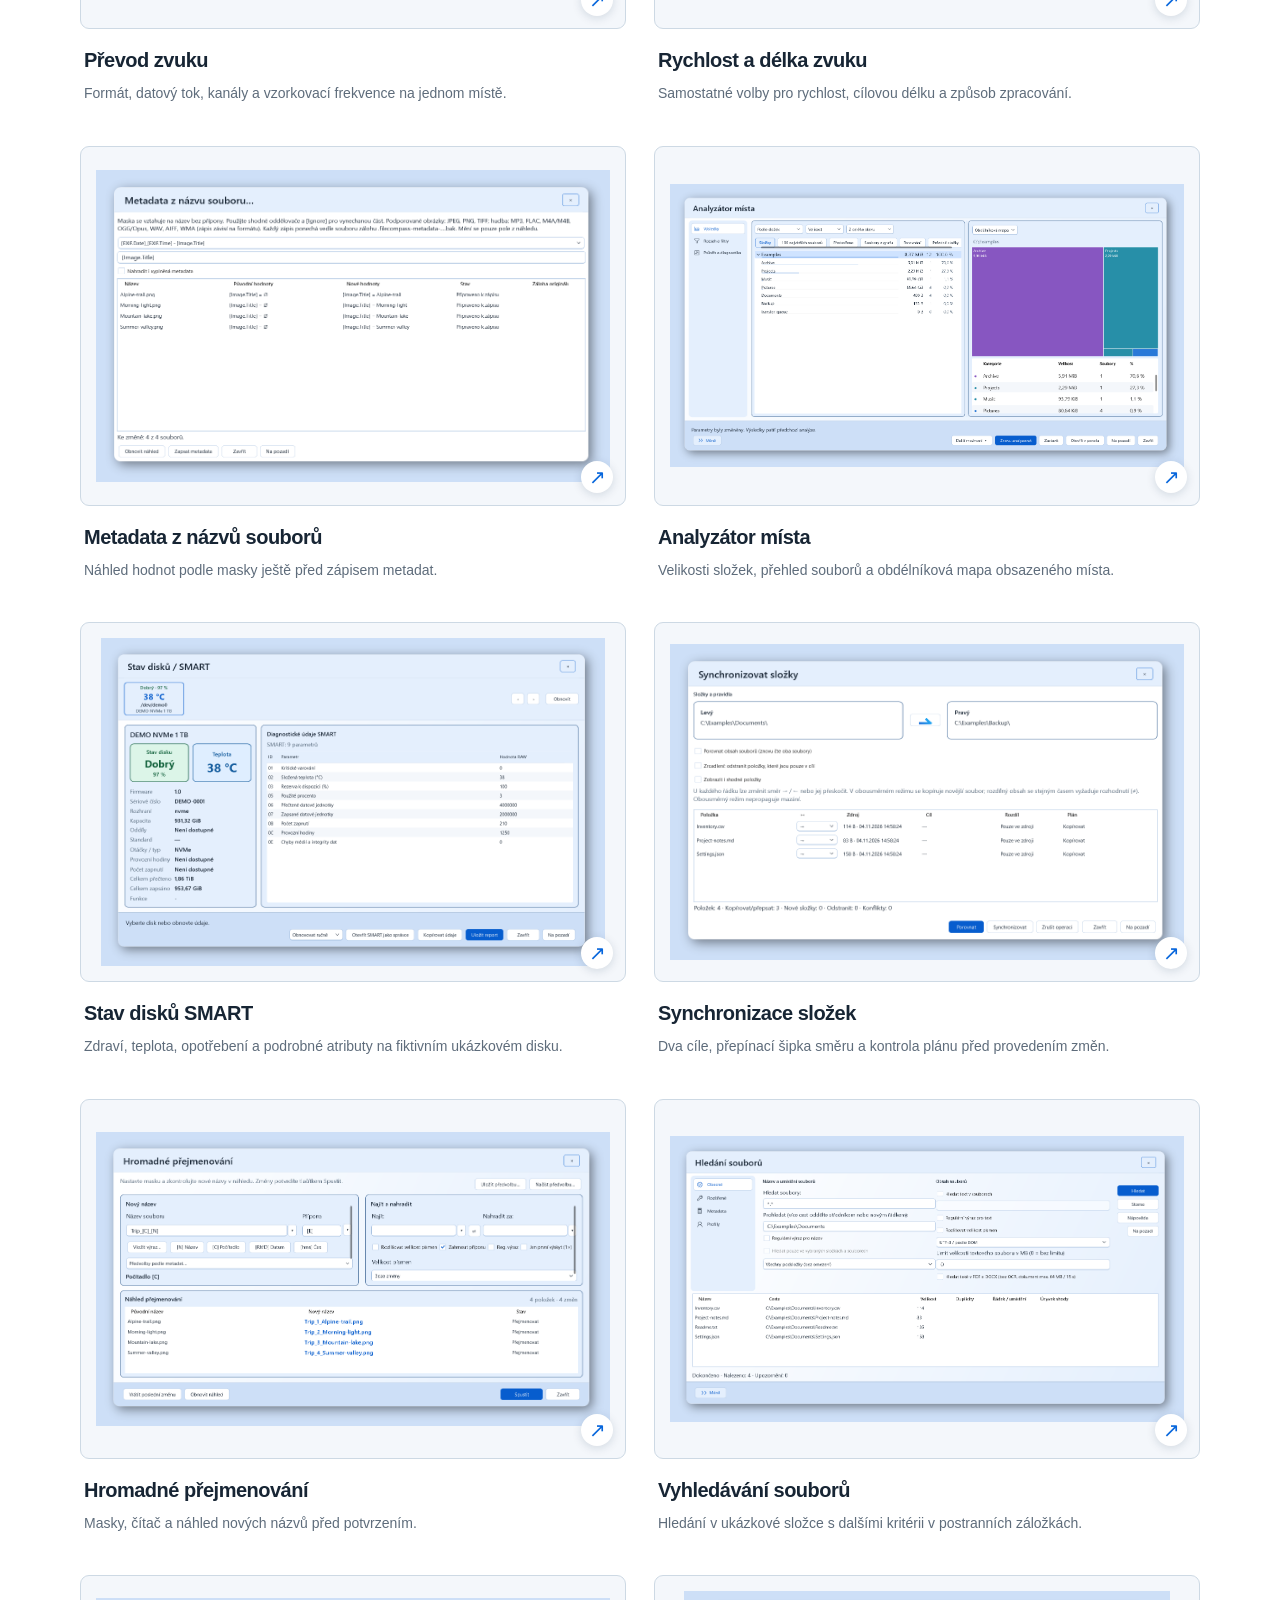
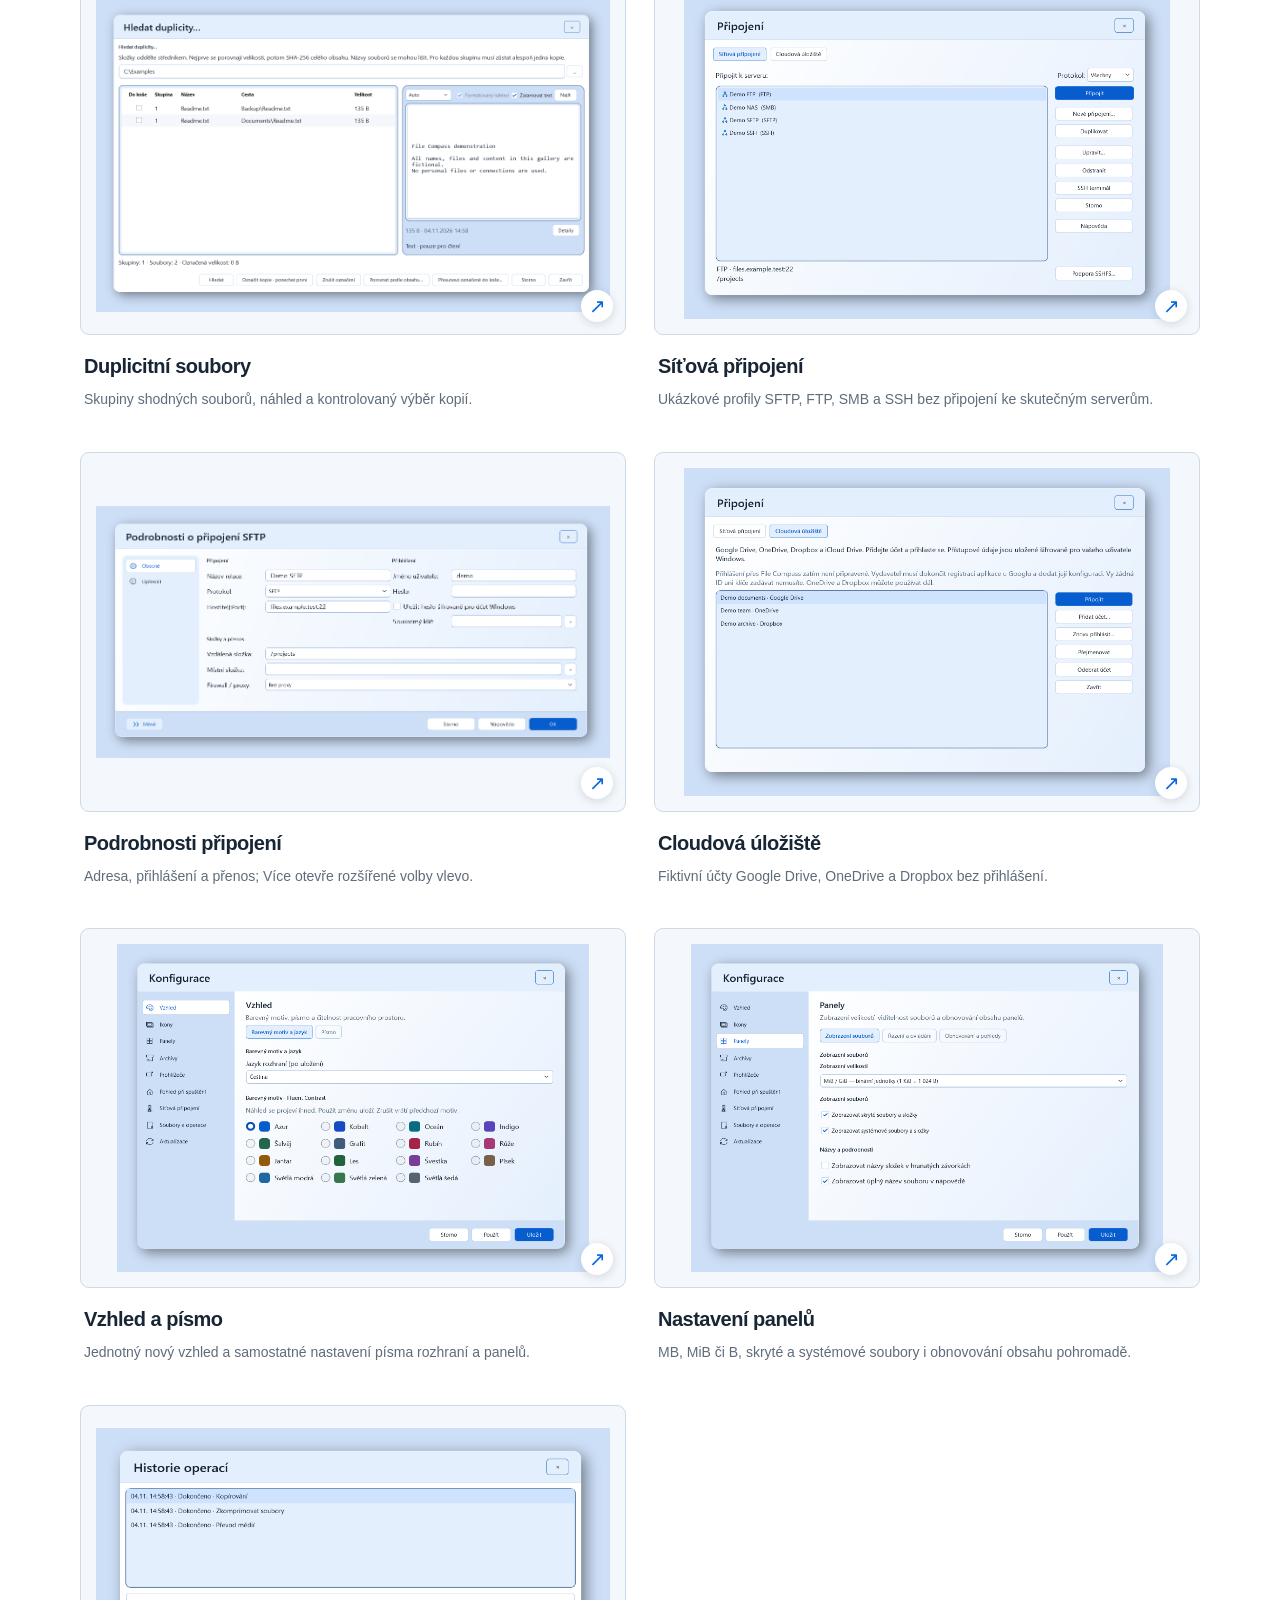
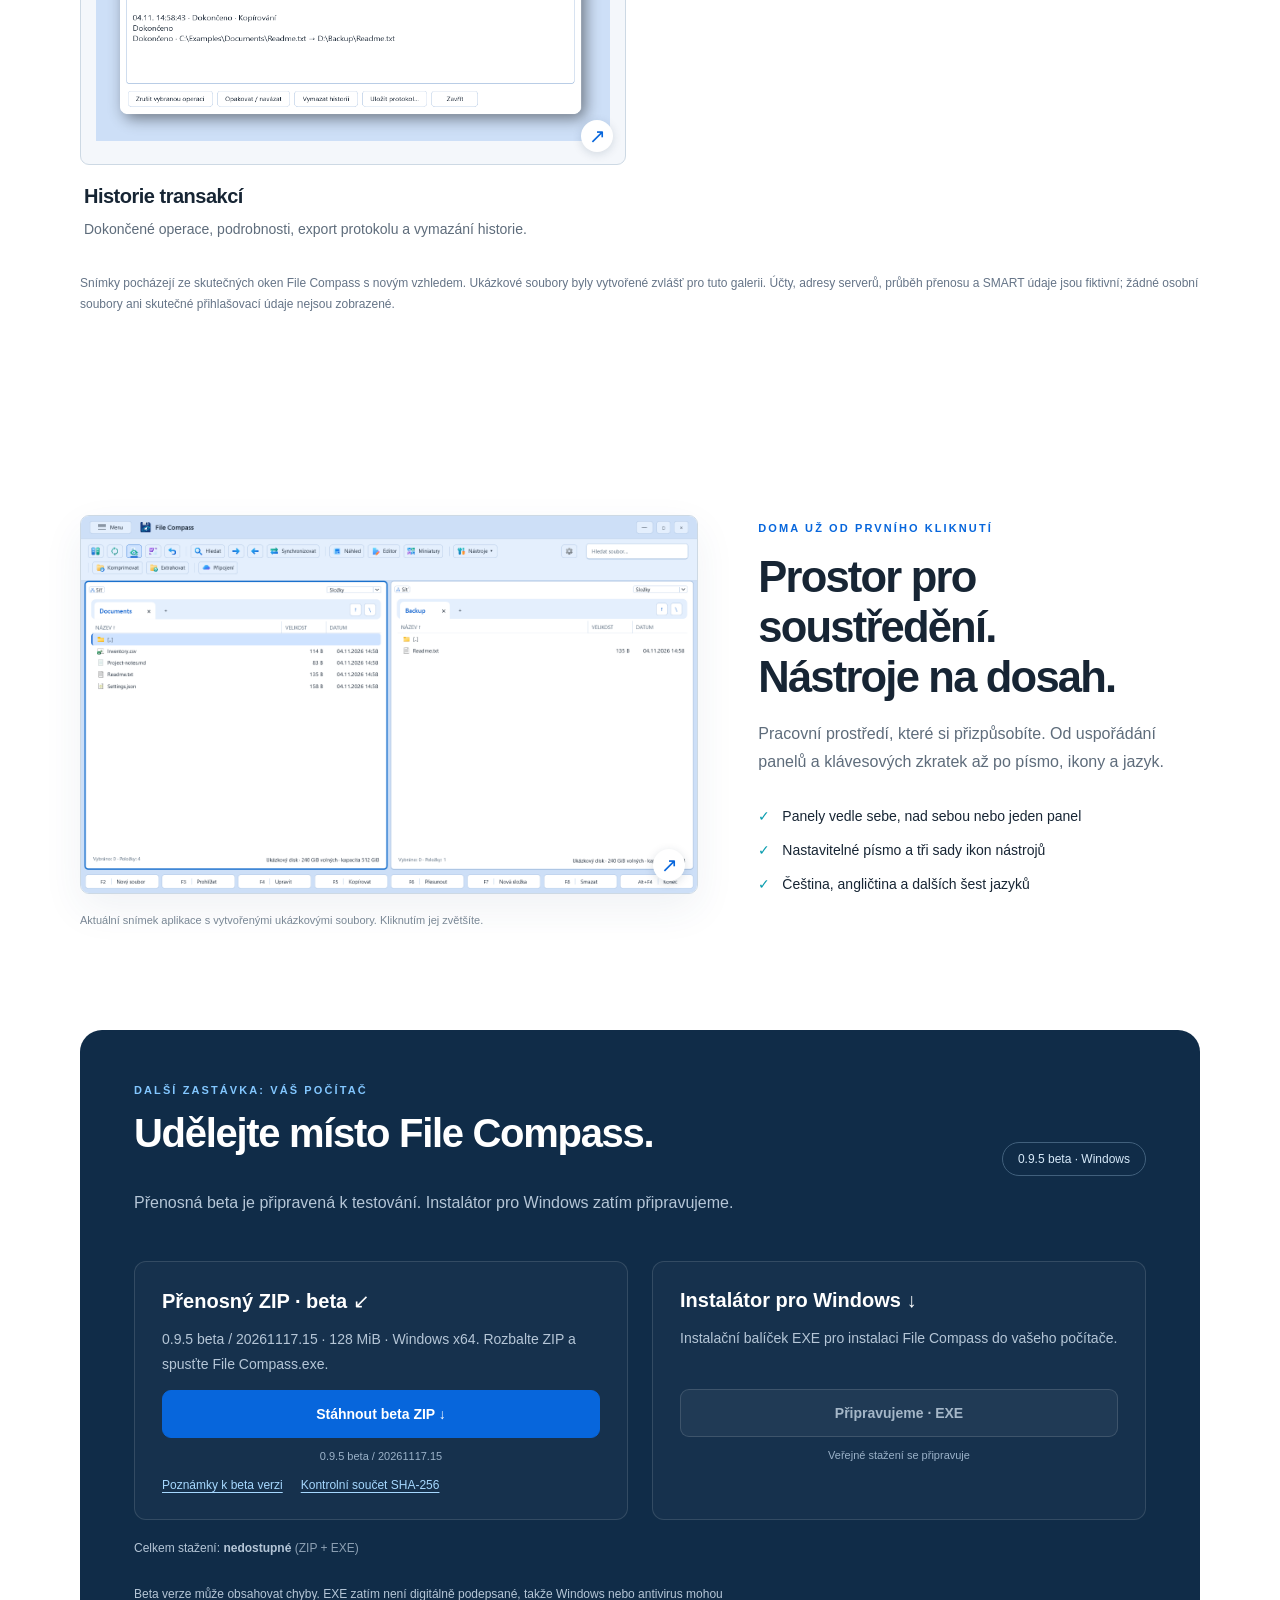
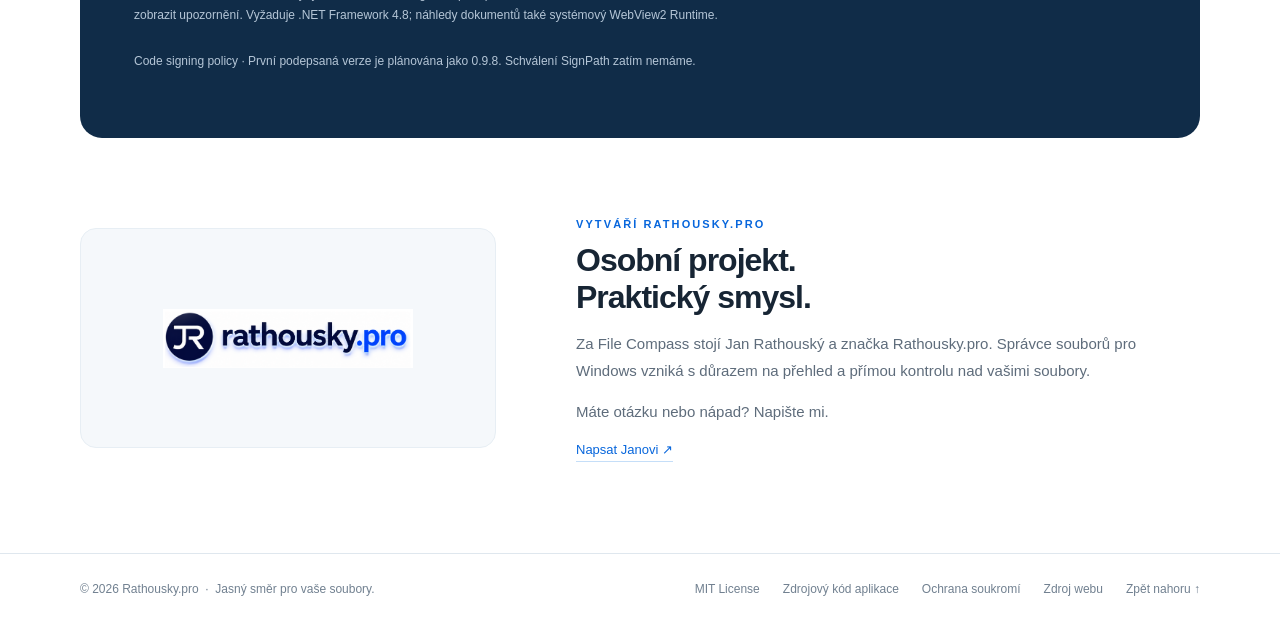
==== commit f7b7a064: "Publish MIT beta download 20261117.15" ====
--- a/cs.html
+++ b/cs.html
@@ -6,6 +6,6 @@
 <section class="section storage" id="storage"><div class="wrap split"><div><div class="eyebrow">Vaše soubory. Ať jsou kdekoli.</div><h2>Jedno známé prostředí.<br>Více možností připojení.</h2><p class="section-intro">Přecházejte mezi počítačem, síťovými servery a vlastními cloudovými účty. Pracujte ve dvou panelech všude, kam vás práce zavede.</p><div class="protocols">SMB &nbsp;·&nbsp; FTP / FTPS &nbsp;·&nbsp; SFTP / SCP &nbsp;·&nbsp; NFS &nbsp;·&nbsp; SSH</div><p class="privacy-note">Cloudová připojení jsou volitelná. Přihlašujete se vlastním účtem. Ověření Google OAuth zatím není dokončeno.</p><a class="text-link" href="privacy-cs.html">Jak zacházíme s vašimi daty →</a></div><div class="storage-diagram"><div class="orbit" aria-hidden="true"></div><div class="hub"><img src="assets/floppy-orbit.svg" width="60" height="60" alt="File Compass"></div><span class="endpoint ep1">Místní složky</span><span class="endpoint ep2">Google Drive</span><span class="endpoint ep3">Síť a NAS</span><span class="endpoint ep4">OneDrive</span><span class="endpoint ep5">SFTP / FTP</span><span class="endpoint ep6">Dropbox</span></div></div></section>
 <section class="section wrap" id="gallery"><div class="section-head"><div><div class="eyebrow">Podívejte se dovnitř</div><h2>Aktuální vzhled.<br>Od panelů po nástroje.</h2></div><p>Nové snímky skutečného programu ze 4. listopadu 2026. Všechny soubory, účty i údaje jsou ukázkové. Kliknutím zvětšíte každý detail.</p></div><div class="gallery-filters" hidden role="group" aria-label="Filtrovat funkce"><button type="button" data-gallery-filter="all" aria-pressed="true">Vše</button><button type="button" data-gallery-filter="files" aria-pressed="false">Soubory</button><button type="button" data-gallery-filter="archives" aria-pressed="false">Archivy</button><button type="button" data-gallery-filter="previews" aria-pressed="false">Náhledy a editor</button><button type="button" data-gallery-filter="media" aria-pressed="false">Média</button><button type="button" data-gallery-filter="tools" aria-pressed="false">Nástroje</button><button type="button" data-gallery-filter="network" aria-pressed="false">Síť a cloud</button><button type="button" data-gallery-filter="settings" aria-pressed="false">Nastavení</button></div><p class="gallery-result" aria-live="polite" data-gallery-count data-label="Zobrazené ukázky">Zobrazené ukázky: 27</p><div class="screenshot-grid"><figure class="gallery-card" data-gallery-group="files"><a class="screenshot-link" href="assets/screenshots/cs-copy.png" data-lightbox aria-label="Zvětšit: Kopírování pod kontrolou"><img src="assets/screenshots/cs-copy.png" width="591" height="448" loading="lazy" decoding="async" alt="Kopírování pod kontrolou"><span class="zoom-hint" aria-hidden="true">↗</span></a><figcaption><h3>Kopírování pod kontrolou</h3><p>Cíl, řešení konfliktů a zařazení přenosu do fronty.</p></figcaption></figure><figure class="gallery-card" data-gallery-group="files"><a class="screenshot-link" href="assets/screenshots/cs-copy-progress.png" data-lightbox aria-label="Zvětšit: Průběh přenosu"><img src="assets/screenshots/cs-copy-progress.png" width="520" height="382" loading="lazy" decoding="async" alt="Průběh přenosu"><span class="zoom-hint" aria-hidden="true">↗</span></a><figcaption><h3>Průběh přenosu</h3><p>Rychlost, zbývající čas, pozastavení a běh na pozadí.</p></figcaption></figure><figure class="gallery-card" data-gallery-group="files"><a class="screenshot-link" href="assets/screenshots/cs-conflict.png" data-lightbox aria-label="Zvětšit: Když soubor již existuje"><img src="assets/screenshots/cs-conflict.png" width="740" height="456" loading="lazy" decoding="async" alt="Když soubor již existuje"><span class="zoom-hint" aria-hidden="true">↗</span></a><figcaption><h3>Když soubor již existuje</h3><p>Porovnání obou souborů a jasná volba dalšího postupu.</p></figcaption></figure><figure class="gallery-card" data-gallery-group="files"><a class="screenshot-link" href="assets/screenshots/cs-delete.png" data-lightbox aria-label="Zvětšit: Koš, nebo trvalé smazání"><img src="assets/screenshots/cs-delete.png" width="640" height="395" loading="lazy" decoding="async" alt="Koš, nebo trvalé smazání"><span class="zoom-hint" aria-hidden="true">↗</span></a><figcaption><h3>Koš, nebo trvalé smazání</h3><p>Preferovaná akce podle nastavení, oddělená alternativa a zřetelné barvy.</p></figcaption></figure><figure class="gallery-card" data-gallery-group="archives"><a class="screenshot-link" href="assets/screenshots/cs-compression.png" data-lightbox aria-label="Zvětšit: Komprese a archivy"><img src="assets/screenshots/cs-compression.png" width="895" height="525" loading="lazy" decoding="async" alt="Komprese a archivy"><span class="zoom-hint" aria-hidden="true">↗</span></a><figcaption><h3>Komprese a archivy</h3><p>Formát, úroveň komprese a cíl; další možnosti v postranních záložkách.</p></figcaption></figure><figure class="gallery-card" data-gallery-group="archives"><a class="screenshot-link" href="assets/screenshots/cs-compression-security.png" data-lightbox aria-label="Zvětšit: Zabezpečení archivu"><img src="assets/screenshots/cs-compression-security.png" width="895" height="525" loading="lazy" decoding="async" alt="Zabezpečení archivu"><span class="zoom-hint" aria-hidden="true">↗</span></a><figcaption><h3>Zabezpečení archivu</h3><p>Ochrana heslem; samostatné stránky také pro dělení archivu a práci se soubory.</p></figcaption></figure><figure class="gallery-card" data-gallery-group="previews"><a class="screenshot-link" href="assets/screenshots/cs-preview.png" data-lightbox aria-label="Zvětšit: Náhled a karusel souborů"><img src="assets/screenshots/cs-preview.png" width="1440" height="880" loading="lazy" decoding="async" alt="Náhled a karusel souborů"><span class="zoom-hint" aria-hidden="true">↗</span></a><figcaption><h3>Náhled a karusel souborů</h3><p>Náhled vedle zdrojového panelu, základní údaje a rozbalitelný karusel.</p></figcaption></figure><figure class="gallery-card" data-gallery-group="previews"><a class="screenshot-link" href="assets/screenshots/cs-video-preview.png" data-lightbox aria-label="Zvětšit: Video bez spuštění přehrávače"><img src="assets/screenshots/cs-video-preview.png" width="1048" height="728" loading="lazy" decoding="async" alt="Video bez spuštění přehrávače"><span class="zoom-hint" aria-hidden="true">↗</span></a><figcaption><h3>Video bez spuštění přehrávače</h3><p>Šest snímků z různých míst videa, časové značky a výběr zvětšeného záběru.</p></figcaption></figure><figure class="gallery-card" data-gallery-group="previews"><a class="screenshot-link" href="assets/screenshots/cs-csv.png" data-lightbox aria-label="Zvětšit: CSV jako čitelná tabulka"><img src="assets/screenshots/cs-csv.png" width="1088" height="648" loading="lazy" decoding="async" alt="CSV jako čitelná tabulka"><span class="zoom-hint" aria-hidden="true">↗</span></a><figcaption><h3>CSV jako čitelná tabulka</h3><p>Oddělovač, záhlaví a tabulkový náhled bez další aplikace.</p></figcaption></figure><figure class="gallery-card" data-gallery-group="previews"><a class="screenshot-link" href="assets/screenshots/cs-editor.png" data-lightbox aria-label="Zvětšit: Vestavěný editor"><img src="assets/screenshots/cs-editor.png" width="1120" height="700" loading="lazy" decoding="async" alt="Vestavěný editor"><span class="zoom-hint" aria-hidden="true">↗</span></a><figcaption><h3>Vestavěný editor</h3><p>Zvýraznění syntaxe, kódování a konce řádků nad ukázkovou konfigurací.</p></figcaption></figure><figure class="gallery-card" data-gallery-group="media"><a class="screenshot-link" href="assets/screenshots/cs-images.png" data-lightbox aria-label="Zvětšit: Dávkový převod obrázků"><img src="assets/screenshots/cs-images.png" width="1365" height="760" loading="lazy" decoding="async" alt="Dávkový převod obrázků"><span class="zoom-hint" aria-hidden="true">↗</span></a><figcaption><h3>Dávkový převod obrázků</h3><p>Výstupní formát, kvalita, cílová složka a společná fronta.</p></figcaption></figure><figure class="gallery-card" data-gallery-group="media"><a class="screenshot-link" href="assets/screenshots/cs-image-geometry.png" data-lightbox aria-label="Zvětšit: Rozměry a orientace"><img src="assets/screenshots/cs-image-geometry.png" width="1365" height="760" loading="lazy" decoding="async" alt="Rozměry a orientace"><span class="zoom-hint" aria-hidden="true">↗</span></a><figcaption><h3>Rozměry a orientace</h3><p>Samostatná stránka pro změnu velikosti, otočení a orientaci na výšku či šířku.</p></figcaption></figure><figure class="gallery-card" data-gallery-group="media"><a class="screenshot-link" href="assets/screenshots/cs-audio.png" data-lightbox aria-label="Zvětšit: Převod zvuku"><img src="assets/screenshots/cs-audio.png" width="1365" height="760" loading="lazy" decoding="async" alt="Převod zvuku"><span class="zoom-hint" aria-hidden="true">↗</span></a><figcaption><h3>Převod zvuku</h3><p>Formát, datový tok, kanály a vzorkovací frekvence na jednom místě.</p></figcaption></figure><figure class="gallery-card" data-gallery-group="media"><a class="screenshot-link" href="assets/screenshots/cs-audio-speed.png" data-lightbox aria-label="Zvětšit: Rychlost a délka zvuku"><img src="assets/screenshots/cs-audio-speed.png" width="1365" height="760" loading="lazy" decoding="async" alt="Rychlost a délka zvuku"><span class="zoom-hint" aria-hidden="true">↗</span></a><figcaption><h3>Rychlost a délka zvuku</h3><p>Samostatné volby pro rychlost, cílovou délku a způsob zpracování.</p></figcaption></figure><figure class="gallery-card" data-gallery-group="media"><a class="screenshot-link" href="assets/screenshots/cs-metadata.png" data-lightbox aria-label="Zvětšit: Metadata z názvů souborů"><img src="assets/screenshots/cs-metadata.png" width="1140" height="691" loading="lazy" decoding="async" alt="Metadata z názvů souborů"><span class="zoom-hint" aria-hidden="true">↗</span></a><figcaption><h3>Metadata z názvů souborů</h3><p>Náhled hodnot podle masky ještě před zápisem metadat.</p></figcaption></figure><figure class="gallery-card" data-gallery-group="tools"><a class="screenshot-link" href="assets/screenshots/cs-analyzer.png" data-lightbox aria-label="Zvětšit: Analyzátor místa"><img src="assets/screenshots/cs-analyzer.png" width="1435" height="791" loading="lazy" decoding="async" alt="Analyzátor místa"><span class="zoom-hint" aria-hidden="true">↗</span></a><figcaption><h3>Analyzátor místa</h3><p>Velikosti složek, přehled souborů a obdélníková mapa obsazeného místa.</p></figcaption></figure><figure class="gallery-card" data-gallery-group="tools"><a class="screenshot-link" href="assets/screenshots/cs-smart.png" data-lightbox aria-label="Zvětšit: Stav disků SMART"><img src="assets/screenshots/cs-smart.png" width="1200" height="780" loading="lazy" decoding="async" alt="Stav disků SMART"><span class="zoom-hint" aria-hidden="true">↗</span></a><figcaption><h3>Stav disků SMART</h3><p>Zdraví, teplota, opotřebení a podrobné atributy na fiktivním ukázkovém disku.</p></figcaption></figure><figure class="gallery-card" data-gallery-group="tools"><a class="screenshot-link" href="assets/screenshots/cs-sync.png" data-lightbox aria-label="Zvětšit: Synchronizace složek"><img src="assets/screenshots/cs-sync.png" width="1140" height="700" loading="lazy" decoding="async" alt="Synchronizace složek"><span class="zoom-hint" aria-hidden="true">↗</span></a><figcaption><h3>Synchronizace složek</h3><p>Dva cíle, přepínací šipka směru a kontrola plánu před provedením změn.</p></figcaption></figure><figure class="gallery-card" data-gallery-group="tools"><a class="screenshot-link" href="assets/screenshots/cs-rename.png" data-lightbox aria-label="Zvětšit: Hromadné přejmenování"><img src="assets/screenshots/cs-rename.png" width="1191" height="680" loading="lazy" decoding="async" alt="Hromadné přejmenování"><span class="zoom-hint" aria-hidden="true">↗</span></a><figcaption><h3>Hromadné přejmenování</h3><p>Masky, čítač a náhled nových názvů před potvrzením.</p></figcaption></figure><figure class="gallery-card" data-gallery-group="tools"><a class="screenshot-link" href="assets/screenshots/cs-search.png" data-lightbox aria-label="Zvětšit: Vyhledávání souborů"><img src="assets/screenshots/cs-search.png" width="1295" height="720" loading="lazy" decoding="async" alt="Vyhledávání souborů"><span class="zoom-hint" aria-hidden="true">↗</span></a><figcaption><h3>Vyhledávání souborů</h3><p>Hledání v ukázkové složce s dalšími kritérii v postranních záložkách.</p></figcaption></figure><figure class="gallery-card" data-gallery-group="tools"><a class="screenshot-link" href="assets/screenshots/cs-duplicates.png" data-lightbox aria-label="Zvětšit: Duplicitní soubory"><img src="assets/screenshots/cs-duplicates.png" width="1180" height="720" loading="lazy" decoding="async" alt="Duplicitní soubory"><span class="zoom-hint" aria-hidden="true">↗</span></a><figcaption><h3>Duplicitní soubory</h3><p>Skupiny shodných souborů, náhled a kontrolovaný výběr kopií.</p></figcaption></figure><figure class="gallery-card" data-gallery-group="network"><a class="screenshot-link" href="assets/screenshots/cs-connections.png" data-lightbox aria-label="Zvětšit: Síťová připojení"><img src="assets/screenshots/cs-connections.png" width="920" height="620" loading="lazy" decoding="async" alt="Síťová připojení"><span class="zoom-hint" aria-hidden="true">↗</span></a><figcaption><h3>Síťová připojení</h3><p>Ukázkové profily SFTP, FTP, SMB a SSH bez připojení ke skutečným serverům.</p></figcaption></figure><figure class="gallery-card" data-gallery-group="network"><a class="screenshot-link" href="assets/screenshots/cs-connection-profile.png" data-lightbox aria-label="Zvětšit: Podrobnosti připojení"><img src="assets/screenshots/cs-connection-profile.png" width="1075" height="527" loading="lazy" decoding="async" alt="Podrobnosti připojení"><span class="zoom-hint" aria-hidden="true">↗</span></a><figcaption><h3>Podrobnosti připojení</h3><p>Adresa, přihlášení a přenos; Více otevře rozšířené volby vlevo.</p></figcaption></figure><figure class="gallery-card" data-gallery-group="network"><a class="screenshot-link" href="assets/screenshots/cs-cloud.png" data-lightbox aria-label="Zvětšit: Cloudová úložiště"><img src="assets/screenshots/cs-cloud.png" width="920" height="620" loading="lazy" decoding="async" alt="Cloudová úložiště"><span class="zoom-hint" aria-hidden="true">↗</span></a><figcaption><h3>Cloudová úložiště</h3><p>Fiktivní účty Google Drive, OneDrive a Dropbox bez přihlášení.</p></figcaption></figure><figure class="gallery-card" data-gallery-group="settings"><a class="screenshot-link" href="assets/screenshots/cs-settings.png" data-lightbox aria-label="Zvětšit: Vzhled a písmo"><img src="assets/screenshots/cs-settings.png" width="920" height="640" loading="lazy" decoding="async" alt="Vzhled a písmo"><span class="zoom-hint" aria-hidden="true">↗</span></a><figcaption><h3>Vzhled a písmo</h3><p>Jednotný nový vzhled a samostatné nastavení písma rozhraní a panelů.</p></figcaption></figure><figure class="gallery-card" data-gallery-group="settings"><a class="screenshot-link" href="assets/screenshots/cs-panel-settings.png" data-lightbox aria-label="Zvětšit: Nastavení panelů"><img src="assets/screenshots/cs-panel-settings.png" width="920" height="640" loading="lazy" decoding="async" alt="Nastavení panelů"><span class="zoom-hint" aria-hidden="true">↗</span></a><figcaption><h3>Nastavení panelů</h3><p>MB, MiB či B, skryté a systémové soubory i obnovování obsahu pohromadě.</p></figcaption></figure><figure class="gallery-card" data-gallery-group="files"><a class="screenshot-link" href="assets/screenshots/cs-history.png" data-lightbox aria-label="Zvětšit: Historie transakcí"><img src="assets/screenshots/cs-history.png" width="840" height="511" loading="lazy" decoding="async" alt="Historie transakcí"><span class="zoom-hint" aria-hidden="true">↗</span></a><figcaption><h3>Historie transakcí</h3><p>Dokončené operace, podrobnosti, export protokolu a vymazání historie.</p></figcaption></figure></div><p class="gallery-note">Snímky pocházejí ze skutečných oken File Compass s novým vzhledem. Ukázkové soubory byly vytvořené zvlášť pro tuto galerii. Účty, adresy serverů, průběh přenosu a SMART údaje jsou fiktivní; žádné osobní soubory ani skutečné přihlašovací údaje nejsou zobrazené.</p></section><dialog class="image-dialog" aria-label="Zvětšený snímek programu"><form method="dialog"><button class="button" aria-label="Zavřít náhled">Zavřít ×</button></form><img alt=""><p></p></dialog>
 <section class="section wrap showcase"><div class="screenshot-block"><a class="screenshot-link" href="assets/screenshots/cs-panels.png" data-lightbox aria-label="Zvětšit: File Compass se dvěma panely, nástrojovou lištou a klávesovými zkratkami, s ukázkovými soubory."><img src="assets/screenshots/cs-panels.png" width="1440" height="880" loading="lazy" decoding="async" alt="File Compass se dvěma panely, nástrojovou lištou a klávesovými zkratkami, s ukázkovými soubory."><span class="zoom-hint" aria-hidden="true">↗</span></a><p class="caption">Aktuální snímek aplikace s vytvořenými ukázkovými soubory. Kliknutím jej zvětšíte.</p></div><div><div class="eyebrow">Doma už od prvního kliknutí</div><h2>Prostor pro soustředění.<br>Nástroje na dosah.</h2><p>Pracovní prostředí, které si přizpůsobíte. Od uspořádání panelů a klávesových zkratek až po písmo, ikony a jazyk.</p><ul class="checklist"><li>Panely vedle sebe, nad sebou nebo jeden panel</li><li>Nastavitelné písmo a tři sady ikon nástrojů</li><li>Čeština, angličtina a dalších šest jazyků</li></ul></div></section>
-<section class="wrap" id="download"><div class="download"><div class="download-top"><div><div class="eyebrow">Další zastávka: váš počítač</div><h2>Udělejte místo File Compass.</h2><p>Přenosná beta je připravená k testování. Instalátor pro Windows zatím připravujeme.</p></div><span class="release-badge">0.9.5 beta · Windows</span></div><div class="download-options"><article class="download-option"><h3>Přenosný ZIP · beta <span aria-hidden="true">↙</span></h3><p>0.9.5 beta / 20261116.05 · 127 MiB · Windows x64. Rozbalte ZIP a spusťte File Compass.exe.</p><a class="button primary" data-download="zip" href="https://github.com/rathousky-pro/file-compass-web/releases/download/v0.9.5-beta-build.20261116.05/FileCompass-win-x64.zip">Stáhnout beta ZIP ↓</a><span class="availability" data-status="zip">0.9.5 beta / 20261116.05</span><div class="release-links"><a href="https://github.com/rathousky-pro/file-compass-web/releases/tag/v0.9.5-beta-build.20261116.05">Poznámky k beta verzi</a><a href="https://github.com/rathousky-pro/file-compass-web/releases/download/v0.9.5-beta-build.20261116.05/FileCompass-win-x64.zip.sha256">Kontrolní součet SHA-256</a></div></article><article class="download-option"><h3>Instalátor pro Windows <span aria-hidden="true">↓</span></h3><p>Instalační balíček EXE pro instalaci File Compass do vašeho počítače.</p><button class="button" disabled data-download="exe">Připravujeme · EXE</button><span class="availability" data-status="exe">Veřejné stažení se připravuje</span></article></div><p class="download-count" data-download-count aria-live="polite">Celkem stažení: <span data-download-total>…</span> <span class="download-count-formats">(ZIP + EXE)</span></p><p class="privacy-note">Beta verze může obsahovat chyby. EXE zatím není digitálně podepsané, takže Windows nebo antivirus mohou zobrazit upozornění. Vyžaduje .NET Framework 4.8; náhledy dokumentů také systémový WebView2 Runtime.</p><p class="privacy-note"><a href="https://github.com/rathousky-pro/file-compass/blob/main/docs/CODE-SIGNING.md">Code signing policy</a> · První podepsaná verze je plánována jako 0.9.8. Schválení SignPath zatím nemáme.</p></div></section>
+<section class="wrap" id="download"><div class="download"><div class="download-top"><div><div class="eyebrow">Další zastávka: váš počítač</div><h2>Udělejte místo File Compass.</h2><p>Přenosná beta je připravená k testování. Instalátor pro Windows zatím připravujeme.</p></div><span class="release-badge">0.9.5 beta · Windows</span></div><div class="download-options"><article class="download-option"><h3>Přenosný ZIP · beta <span aria-hidden="true">↙</span></h3><p>0.9.5 beta / 20261117.15 · 128 MiB · Windows x64. Rozbalte ZIP a spusťte File Compass.exe.</p><a class="button primary" data-download="zip" href="https://github.com/rathousky-pro/file-compass-web/releases/download/v0.9.5-beta-build.20261117.15/FileCompass-win-x64.zip">Stáhnout beta ZIP ↓</a><span class="availability" data-status="zip">0.9.5 beta / 20261117.15</span><div class="release-links"><a href="https://github.com/rathousky-pro/file-compass-web/releases/tag/v0.9.5-beta-build.20261117.15">Poznámky k beta verzi</a><a href="https://github.com/rathousky-pro/file-compass-web/releases/download/v0.9.5-beta-build.20261117.15/FileCompass-win-x64.zip.sha256">Kontrolní součet SHA-256</a></div></article><article class="download-option"><h3>Instalátor pro Windows <span aria-hidden="true">↓</span></h3><p>Instalační balíček EXE pro instalaci File Compass do vašeho počítače.</p><button class="button" disabled data-download="exe">Připravujeme · EXE</button><span class="availability" data-status="exe">Veřejné stažení se připravuje</span></article></div><p class="download-count" data-download-count aria-live="polite">Celkem stažení: <span data-download-total>…</span> <span class="download-count-formats">(ZIP + EXE)</span></p><p class="privacy-note">Beta verze může obsahovat chyby. EXE zatím není digitálně podepsané, takže Windows nebo antivirus mohou zobrazit upozornění. Vyžaduje .NET Framework 4.8; náhledy dokumentů také systémový WebView2 Runtime.</p><p class="privacy-note"><a href="https://github.com/rathousky-pro/file-compass/blob/main/docs/CODE-SIGNING.md">Code signing policy</a> · První podepsaná verze je plánována jako 0.9.8. Schválení SignPath zatím nemáme.</p></div></section>
 <section class="wrap author" id="about"><div class="author-mark"><img src="assets/rathousky-pro.png" alt="Rathousky.pro" loading="lazy"></div><div><div class="eyebrow">Vytváří Rathousky.pro</div><h2>Osobní projekt.<br>Praktický smysl.</h2><p>Za File Compass stojí Jan Rathouský a značka Rathousky.pro. Správce souborů pro Windows vzniká s důrazem na přehled a přímou kontrolu nad vašimi soubory.</p><p>Máte otázku nebo nápad? Napište mi.</p><a class="text-link" href="mailto:developer@rathousky.pro">Napsat Janovi ↗</a></div></section></main>
 <footer class="footer"><div class="wrap"><span>© 2026 Rathousky.pro &nbsp;·&nbsp; Jasný směr pro vaše soubory.</span><div class="footer-links"><a href="https://github.com/rathousky-pro/file-compass/blob/main/LICENSE">MIT License</a><a href="https://github.com/rathousky-pro/file-compass">Zdrojový kód aplikace</a><a href="privacy-cs.html">Ochrana soukromí</a><a href="https://github.com/rathousky-pro/file-compass-web">Zdroj webu</a><a href="#top">Zpět nahoru ↑</a></div></div></footer></body></html>
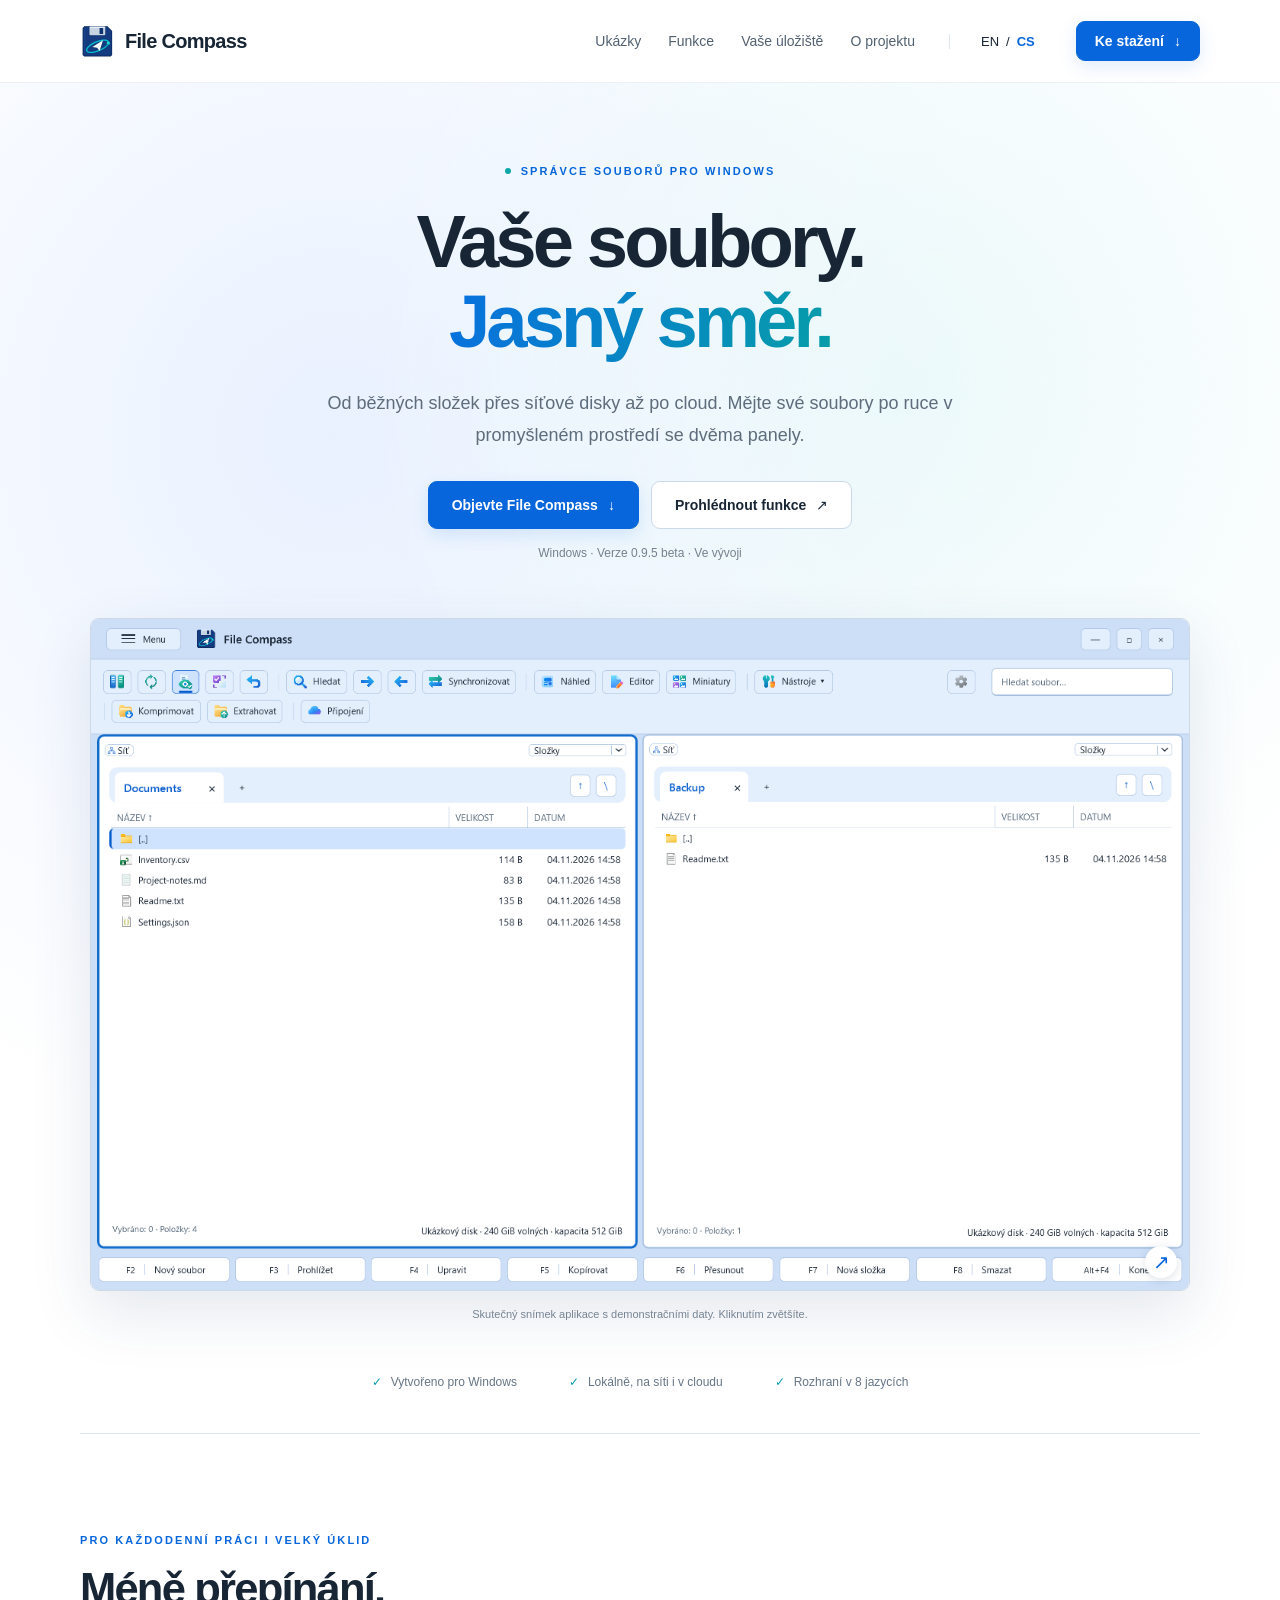
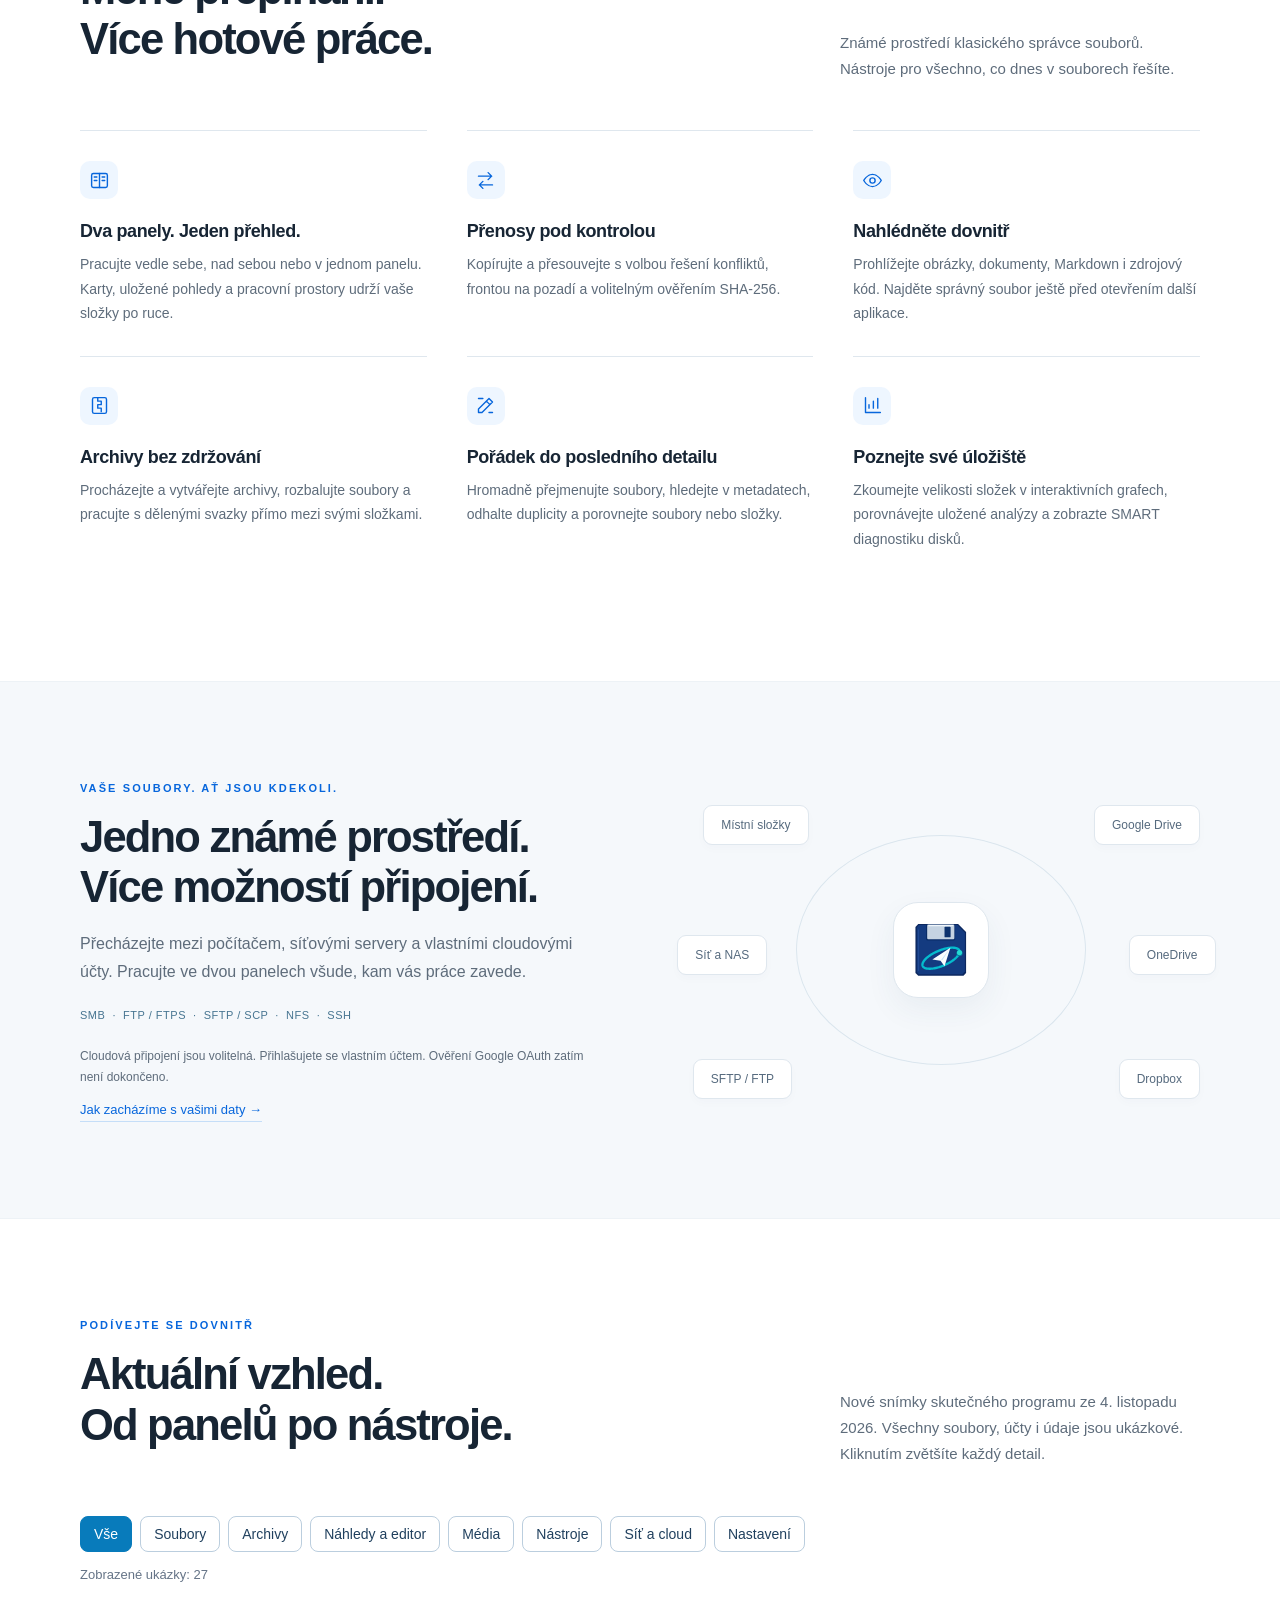
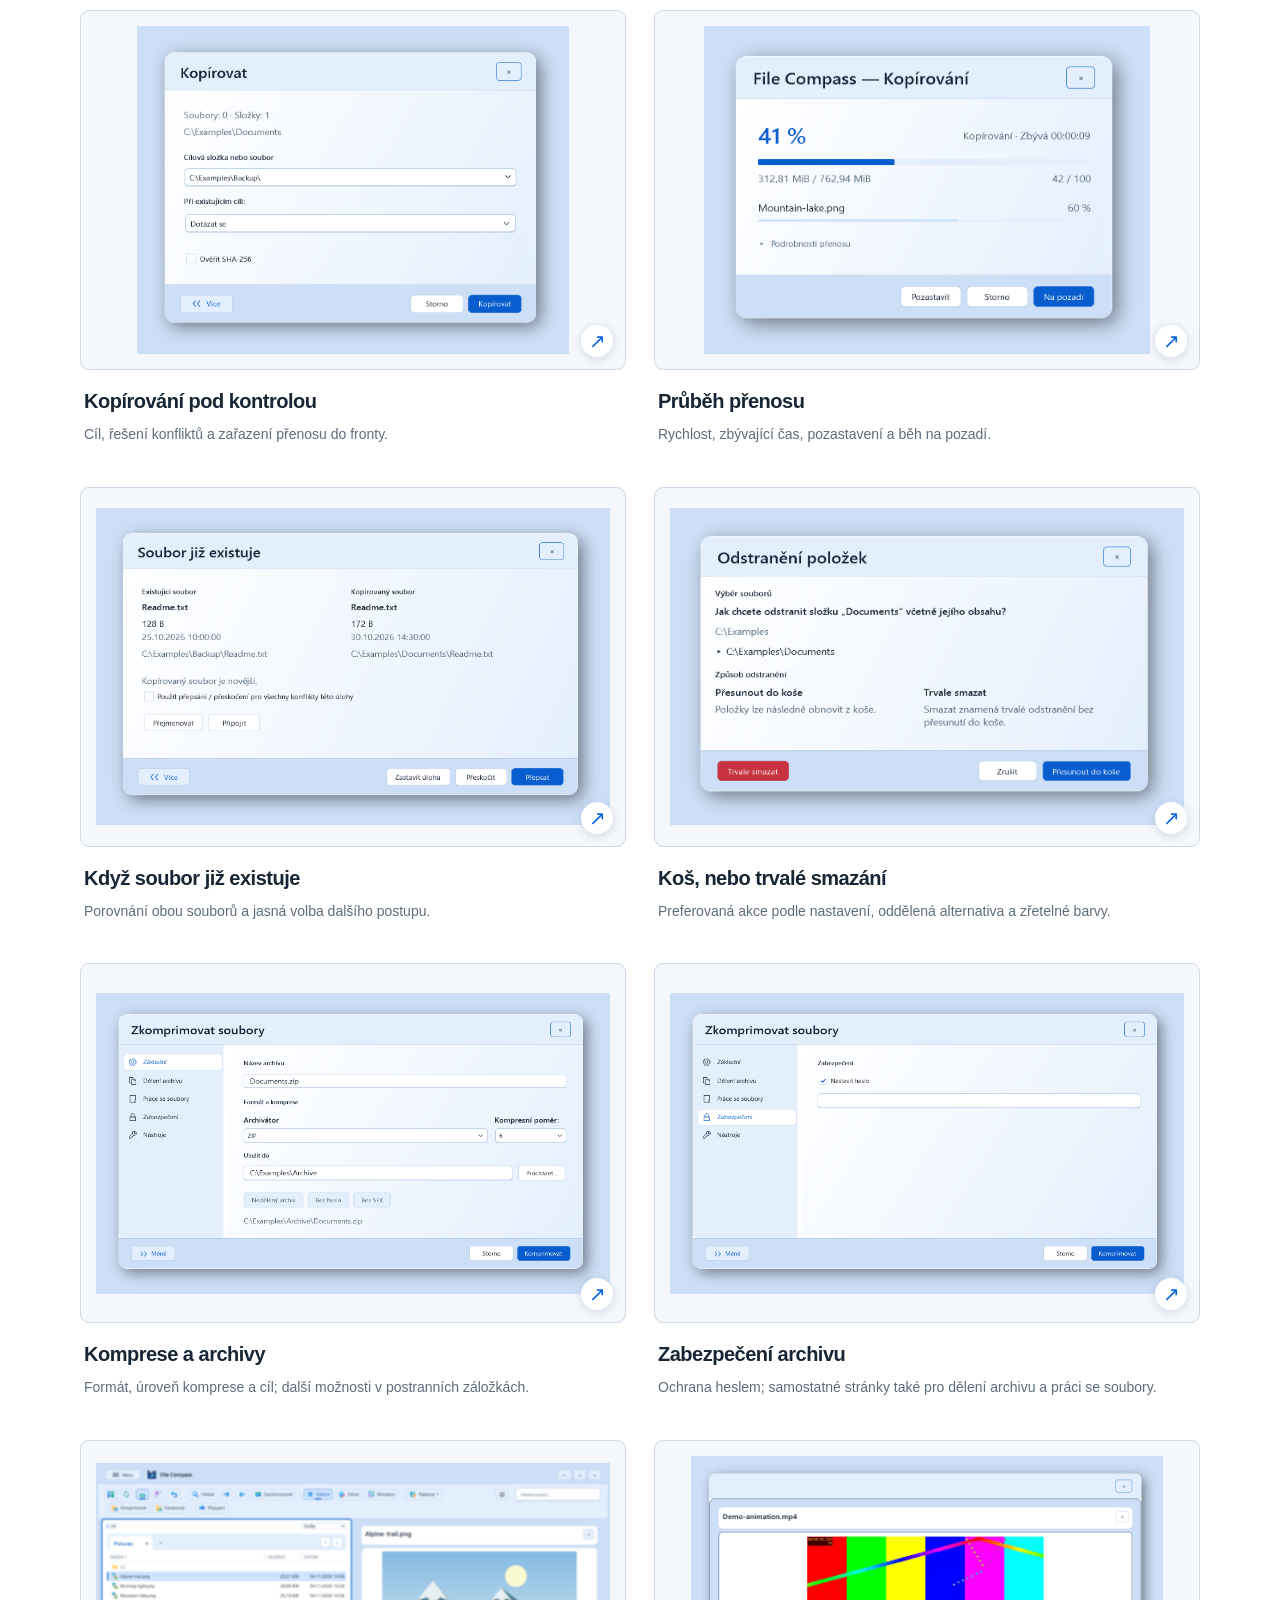
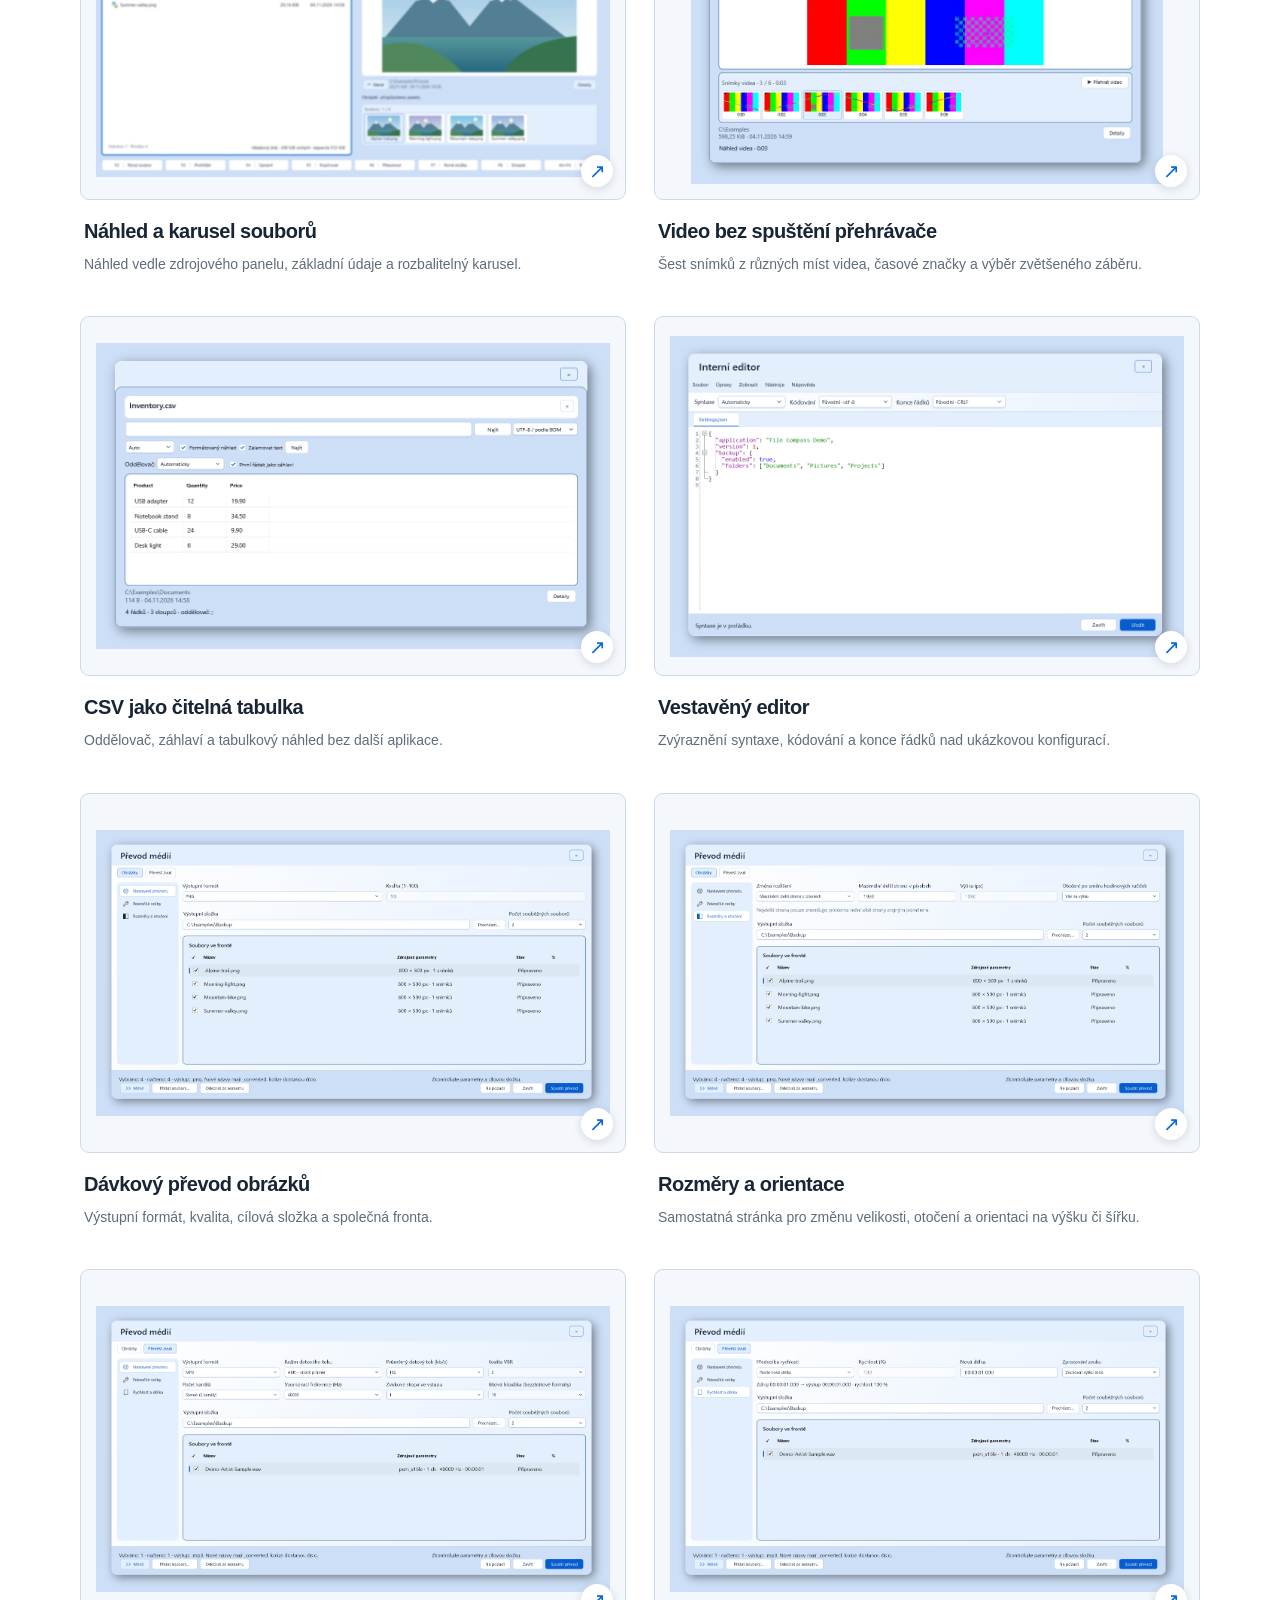
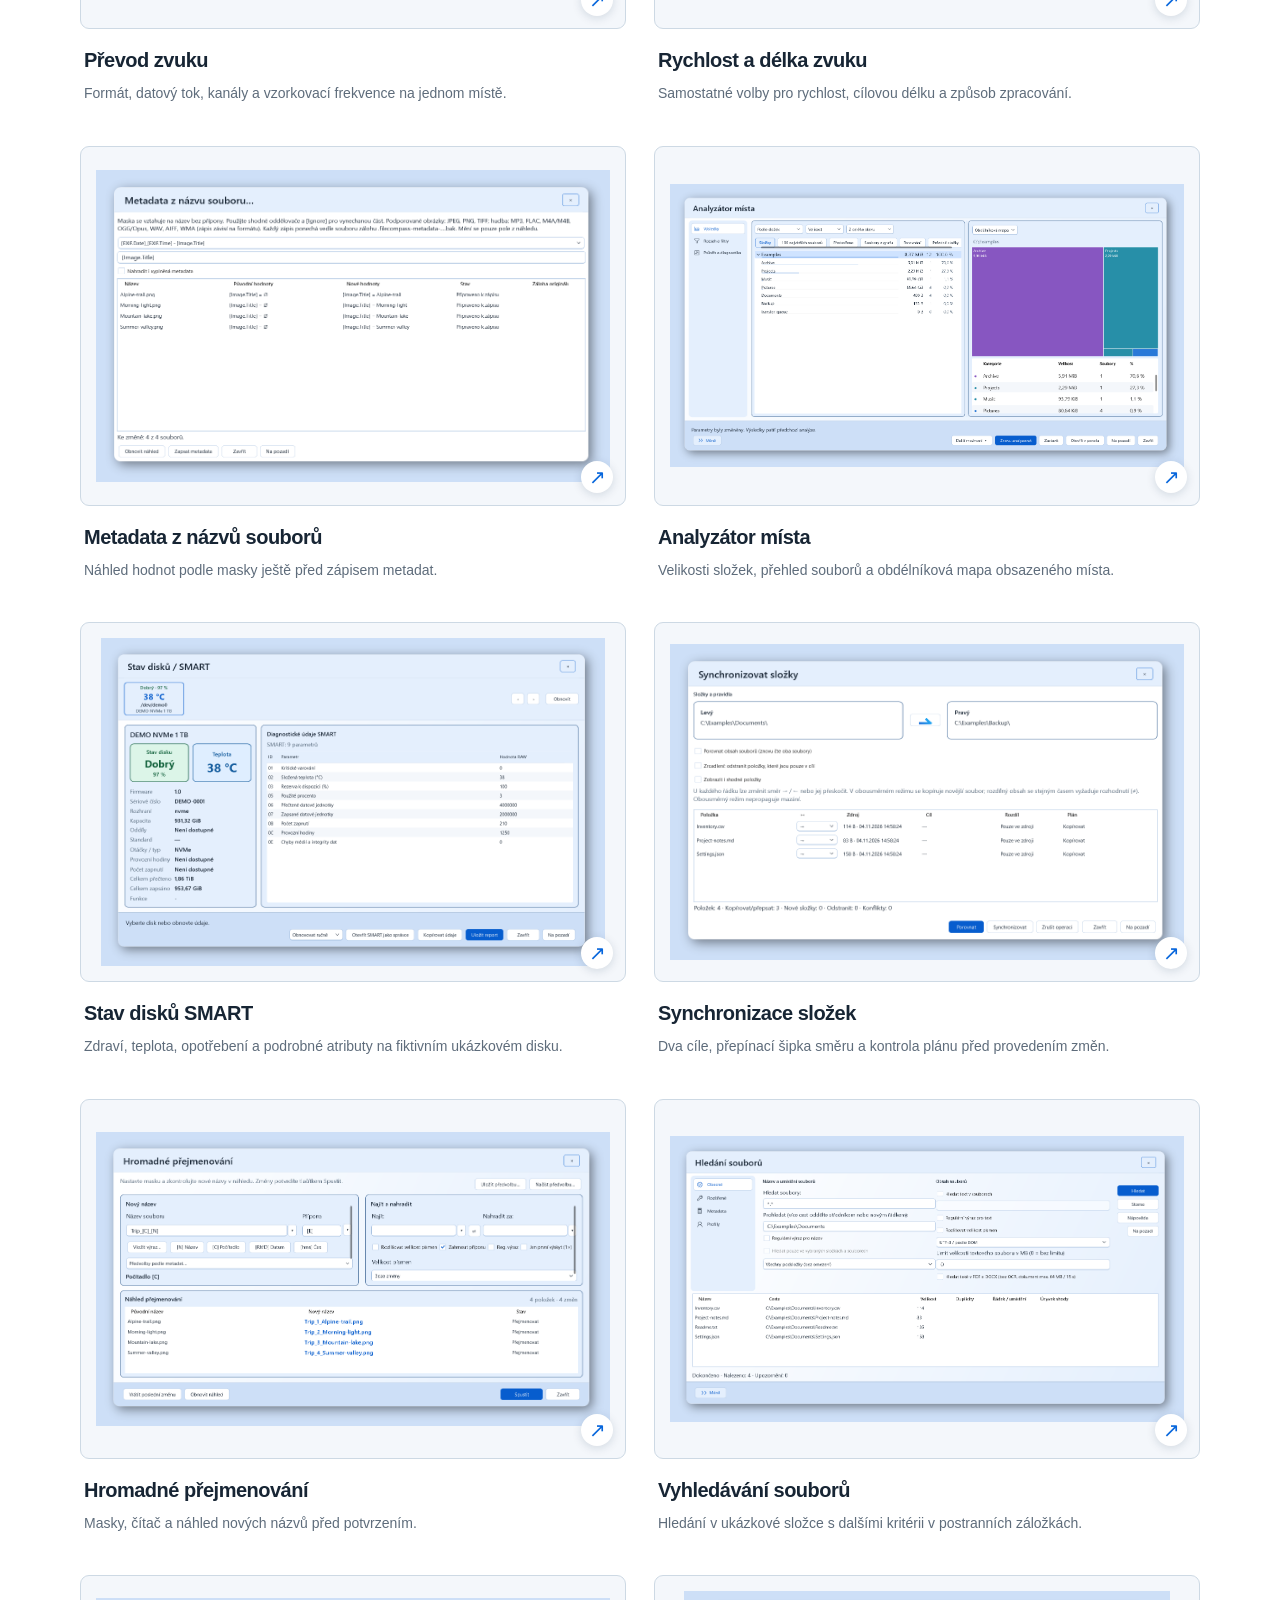
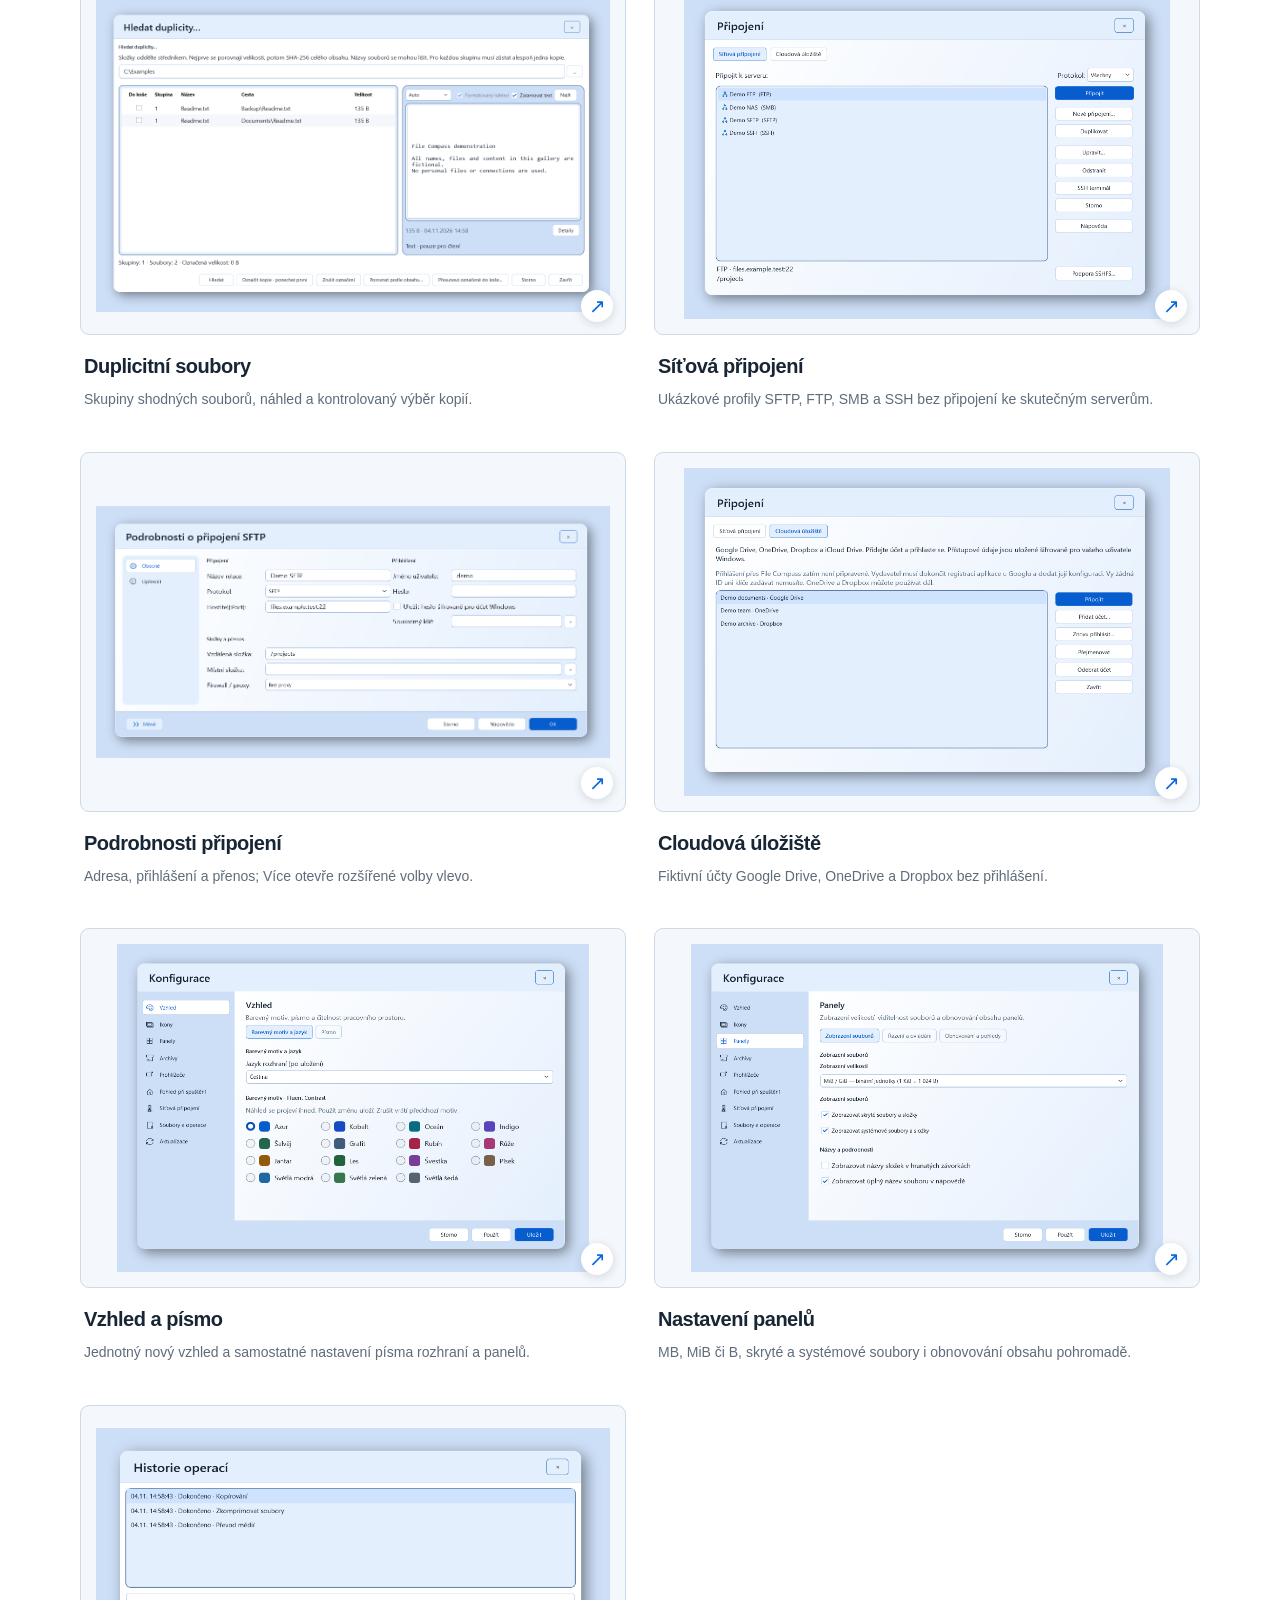
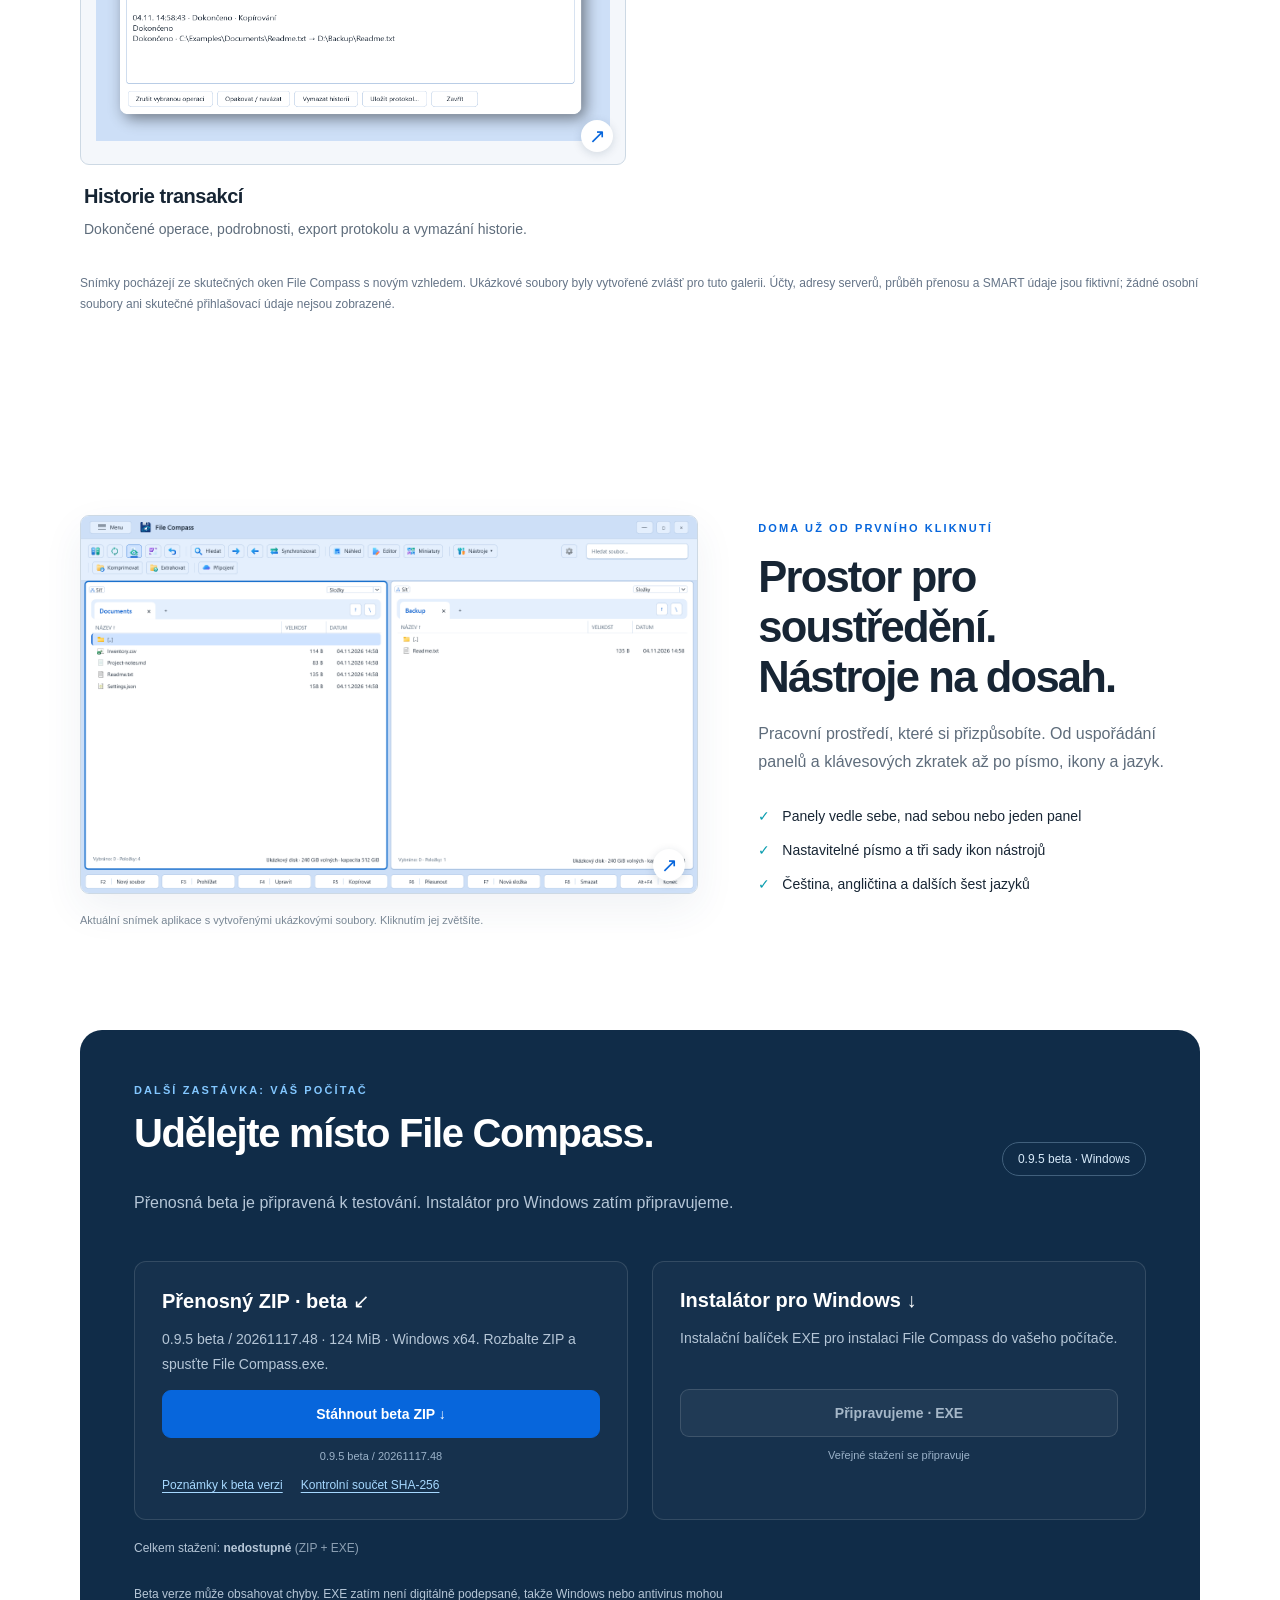
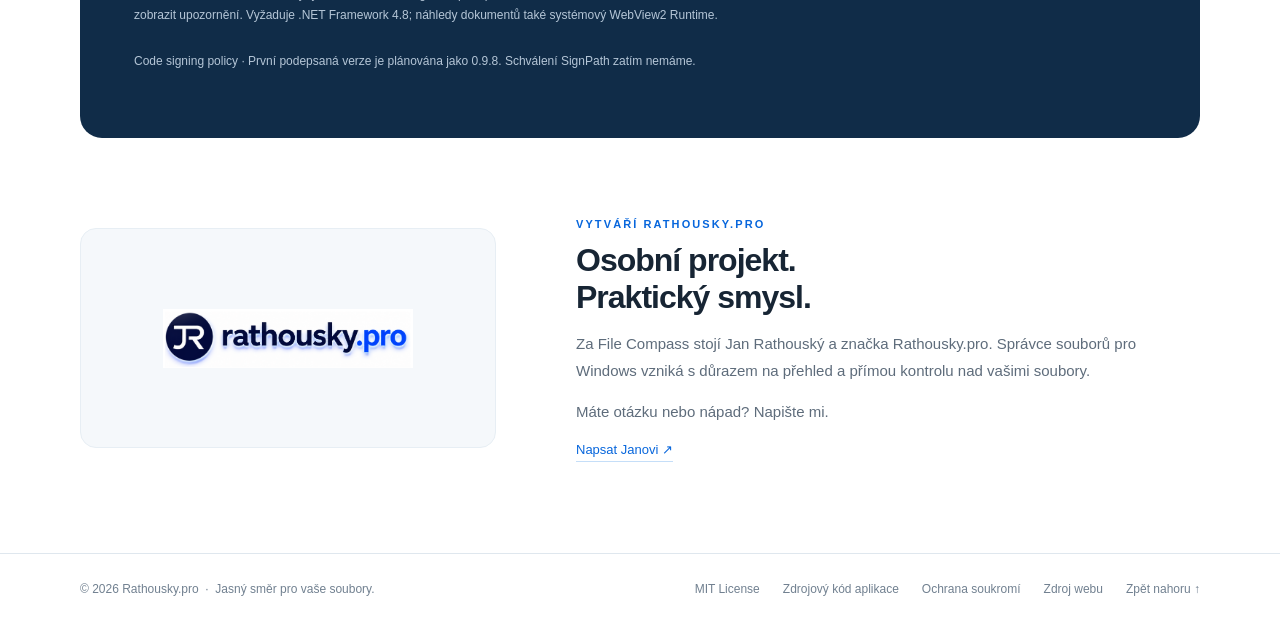
==== commit 9a2b4dbd: "Publish MIT beta download 20261117.48" ====
--- a/cs.html
+++ b/cs.html
@@ -6,6 +6,6 @@
 <section class="section storage" id="storage"><div class="wrap split"><div><div class="eyebrow">Vaše soubory. Ať jsou kdekoli.</div><h2>Jedno známé prostředí.<br>Více možností připojení.</h2><p class="section-intro">Přecházejte mezi počítačem, síťovými servery a vlastními cloudovými účty. Pracujte ve dvou panelech všude, kam vás práce zavede.</p><div class="protocols">SMB &nbsp;·&nbsp; FTP / FTPS &nbsp;·&nbsp; SFTP / SCP &nbsp;·&nbsp; NFS &nbsp;·&nbsp; SSH</div><p class="privacy-note">Cloudová připojení jsou volitelná. Přihlašujete se vlastním účtem. Ověření Google OAuth zatím není dokončeno.</p><a class="text-link" href="privacy-cs.html">Jak zacházíme s vašimi daty →</a></div><div class="storage-diagram"><div class="orbit" aria-hidden="true"></div><div class="hub"><img src="assets/floppy-orbit.svg" width="60" height="60" alt="File Compass"></div><span class="endpoint ep1">Místní složky</span><span class="endpoint ep2">Google Drive</span><span class="endpoint ep3">Síť a NAS</span><span class="endpoint ep4">OneDrive</span><span class="endpoint ep5">SFTP / FTP</span><span class="endpoint ep6">Dropbox</span></div></div></section>
 <section class="section wrap" id="gallery"><div class="section-head"><div><div class="eyebrow">Podívejte se dovnitř</div><h2>Aktuální vzhled.<br>Od panelů po nástroje.</h2></div><p>Nové snímky skutečného programu ze 4. listopadu 2026. Všechny soubory, účty i údaje jsou ukázkové. Kliknutím zvětšíte každý detail.</p></div><div class="gallery-filters" hidden role="group" aria-label="Filtrovat funkce"><button type="button" data-gallery-filter="all" aria-pressed="true">Vše</button><button type="button" data-gallery-filter="files" aria-pressed="false">Soubory</button><button type="button" data-gallery-filter="archives" aria-pressed="false">Archivy</button><button type="button" data-gallery-filter="previews" aria-pressed="false">Náhledy a editor</button><button type="button" data-gallery-filter="media" aria-pressed="false">Média</button><button type="button" data-gallery-filter="tools" aria-pressed="false">Nástroje</button><button type="button" data-gallery-filter="network" aria-pressed="false">Síť a cloud</button><button type="button" data-gallery-filter="settings" aria-pressed="false">Nastavení</button></div><p class="gallery-result" aria-live="polite" data-gallery-count data-label="Zobrazené ukázky">Zobrazené ukázky: 27</p><div class="screenshot-grid"><figure class="gallery-card" data-gallery-group="files"><a class="screenshot-link" href="assets/screenshots/cs-copy.png" data-lightbox aria-label="Zvětšit: Kopírování pod kontrolou"><img src="assets/screenshots/cs-copy.png" width="591" height="448" loading="lazy" decoding="async" alt="Kopírování pod kontrolou"><span class="zoom-hint" aria-hidden="true">↗</span></a><figcaption><h3>Kopírování pod kontrolou</h3><p>Cíl, řešení konfliktů a zařazení přenosu do fronty.</p></figcaption></figure><figure class="gallery-card" data-gallery-group="files"><a class="screenshot-link" href="assets/screenshots/cs-copy-progress.png" data-lightbox aria-label="Zvětšit: Průběh přenosu"><img src="assets/screenshots/cs-copy-progress.png" width="520" height="382" loading="lazy" decoding="async" alt="Průběh přenosu"><span class="zoom-hint" aria-hidden="true">↗</span></a><figcaption><h3>Průběh přenosu</h3><p>Rychlost, zbývající čas, pozastavení a běh na pozadí.</p></figcaption></figure><figure class="gallery-card" data-gallery-group="files"><a class="screenshot-link" href="assets/screenshots/cs-conflict.png" data-lightbox aria-label="Zvětšit: Když soubor již existuje"><img src="assets/screenshots/cs-conflict.png" width="740" height="456" loading="lazy" decoding="async" alt="Když soubor již existuje"><span class="zoom-hint" aria-hidden="true">↗</span></a><figcaption><h3>Když soubor již existuje</h3><p>Porovnání obou souborů a jasná volba dalšího postupu.</p></figcaption></figure><figure class="gallery-card" data-gallery-group="files"><a class="screenshot-link" href="assets/screenshots/cs-delete.png" data-lightbox aria-label="Zvětšit: Koš, nebo trvalé smazání"><img src="assets/screenshots/cs-delete.png" width="640" height="395" loading="lazy" decoding="async" alt="Koš, nebo trvalé smazání"><span class="zoom-hint" aria-hidden="true">↗</span></a><figcaption><h3>Koš, nebo trvalé smazání</h3><p>Preferovaná akce podle nastavení, oddělená alternativa a zřetelné barvy.</p></figcaption></figure><figure class="gallery-card" data-gallery-group="archives"><a class="screenshot-link" href="assets/screenshots/cs-compression.png" data-lightbox aria-label="Zvětšit: Komprese a archivy"><img src="assets/screenshots/cs-compression.png" width="895" height="525" loading="lazy" decoding="async" alt="Komprese a archivy"><span class="zoom-hint" aria-hidden="true">↗</span></a><figcaption><h3>Komprese a archivy</h3><p>Formát, úroveň komprese a cíl; další možnosti v postranních záložkách.</p></figcaption></figure><figure class="gallery-card" data-gallery-group="archives"><a class="screenshot-link" href="assets/screenshots/cs-compression-security.png" data-lightbox aria-label="Zvětšit: Zabezpečení archivu"><img src="assets/screenshots/cs-compression-security.png" width="895" height="525" loading="lazy" decoding="async" alt="Zabezpečení archivu"><span class="zoom-hint" aria-hidden="true">↗</span></a><figcaption><h3>Zabezpečení archivu</h3><p>Ochrana heslem; samostatné stránky také pro dělení archivu a práci se soubory.</p></figcaption></figure><figure class="gallery-card" data-gallery-group="previews"><a class="screenshot-link" href="assets/screenshots/cs-preview.png" data-lightbox aria-label="Zvětšit: Náhled a karusel souborů"><img src="assets/screenshots/cs-preview.png" width="1440" height="880" loading="lazy" decoding="async" alt="Náhled a karusel souborů"><span class="zoom-hint" aria-hidden="true">↗</span></a><figcaption><h3>Náhled a karusel souborů</h3><p>Náhled vedle zdrojového panelu, základní údaje a rozbalitelný karusel.</p></figcaption></figure><figure class="gallery-card" data-gallery-group="previews"><a class="screenshot-link" href="assets/screenshots/cs-video-preview.png" data-lightbox aria-label="Zvětšit: Video bez spuštění přehrávače"><img src="assets/screenshots/cs-video-preview.png" width="1048" height="728" loading="lazy" decoding="async" alt="Video bez spuštění přehrávače"><span class="zoom-hint" aria-hidden="true">↗</span></a><figcaption><h3>Video bez spuštění přehrávače</h3><p>Šest snímků z různých míst videa, časové značky a výběr zvětšeného záběru.</p></figcaption></figure><figure class="gallery-card" data-gallery-group="previews"><a class="screenshot-link" href="assets/screenshots/cs-csv.png" data-lightbox aria-label="Zvětšit: CSV jako čitelná tabulka"><img src="assets/screenshots/cs-csv.png" width="1088" height="648" loading="lazy" decoding="async" alt="CSV jako čitelná tabulka"><span class="zoom-hint" aria-hidden="true">↗</span></a><figcaption><h3>CSV jako čitelná tabulka</h3><p>Oddělovač, záhlaví a tabulkový náhled bez další aplikace.</p></figcaption></figure><figure class="gallery-card" data-gallery-group="previews"><a class="screenshot-link" href="assets/screenshots/cs-editor.png" data-lightbox aria-label="Zvětšit: Vestavěný editor"><img src="assets/screenshots/cs-editor.png" width="1120" height="700" loading="lazy" decoding="async" alt="Vestavěný editor"><span class="zoom-hint" aria-hidden="true">↗</span></a><figcaption><h3>Vestavěný editor</h3><p>Zvýraznění syntaxe, kódování a konce řádků nad ukázkovou konfigurací.</p></figcaption></figure><figure class="gallery-card" data-gallery-group="media"><a class="screenshot-link" href="assets/screenshots/cs-images.png" data-lightbox aria-label="Zvětšit: Dávkový převod obrázků"><img src="assets/screenshots/cs-images.png" width="1365" height="760" loading="lazy" decoding="async" alt="Dávkový převod obrázků"><span class="zoom-hint" aria-hidden="true">↗</span></a><figcaption><h3>Dávkový převod obrázků</h3><p>Výstupní formát, kvalita, cílová složka a společná fronta.</p></figcaption></figure><figure class="gallery-card" data-gallery-group="media"><a class="screenshot-link" href="assets/screenshots/cs-image-geometry.png" data-lightbox aria-label="Zvětšit: Rozměry a orientace"><img src="assets/screenshots/cs-image-geometry.png" width="1365" height="760" loading="lazy" decoding="async" alt="Rozměry a orientace"><span class="zoom-hint" aria-hidden="true">↗</span></a><figcaption><h3>Rozměry a orientace</h3><p>Samostatná stránka pro změnu velikosti, otočení a orientaci na výšku či šířku.</p></figcaption></figure><figure class="gallery-card" data-gallery-group="media"><a class="screenshot-link" href="assets/screenshots/cs-audio.png" data-lightbox aria-label="Zvětšit: Převod zvuku"><img src="assets/screenshots/cs-audio.png" width="1365" height="760" loading="lazy" decoding="async" alt="Převod zvuku"><span class="zoom-hint" aria-hidden="true">↗</span></a><figcaption><h3>Převod zvuku</h3><p>Formát, datový tok, kanály a vzorkovací frekvence na jednom místě.</p></figcaption></figure><figure class="gallery-card" data-gallery-group="media"><a class="screenshot-link" href="assets/screenshots/cs-audio-speed.png" data-lightbox aria-label="Zvětšit: Rychlost a délka zvuku"><img src="assets/screenshots/cs-audio-speed.png" width="1365" height="760" loading="lazy" decoding="async" alt="Rychlost a délka zvuku"><span class="zoom-hint" aria-hidden="true">↗</span></a><figcaption><h3>Rychlost a délka zvuku</h3><p>Samostatné volby pro rychlost, cílovou délku a způsob zpracování.</p></figcaption></figure><figure class="gallery-card" data-gallery-group="media"><a class="screenshot-link" href="assets/screenshots/cs-metadata.png" data-lightbox aria-label="Zvětšit: Metadata z názvů souborů"><img src="assets/screenshots/cs-metadata.png" width="1140" height="691" loading="lazy" decoding="async" alt="Metadata z názvů souborů"><span class="zoom-hint" aria-hidden="true">↗</span></a><figcaption><h3>Metadata z názvů souborů</h3><p>Náhled hodnot podle masky ještě před zápisem metadat.</p></figcaption></figure><figure class="gallery-card" data-gallery-group="tools"><a class="screenshot-link" href="assets/screenshots/cs-analyzer.png" data-lightbox aria-label="Zvětšit: Analyzátor místa"><img src="assets/screenshots/cs-analyzer.png" width="1435" height="791" loading="lazy" decoding="async" alt="Analyzátor místa"><span class="zoom-hint" aria-hidden="true">↗</span></a><figcaption><h3>Analyzátor místa</h3><p>Velikosti složek, přehled souborů a obdélníková mapa obsazeného místa.</p></figcaption></figure><figure class="gallery-card" data-gallery-group="tools"><a class="screenshot-link" href="assets/screenshots/cs-smart.png" data-lightbox aria-label="Zvětšit: Stav disků SMART"><img src="assets/screenshots/cs-smart.png" width="1200" height="780" loading="lazy" decoding="async" alt="Stav disků SMART"><span class="zoom-hint" aria-hidden="true">↗</span></a><figcaption><h3>Stav disků SMART</h3><p>Zdraví, teplota, opotřebení a podrobné atributy na fiktivním ukázkovém disku.</p></figcaption></figure><figure class="gallery-card" data-gallery-group="tools"><a class="screenshot-link" href="assets/screenshots/cs-sync.png" data-lightbox aria-label="Zvětšit: Synchronizace složek"><img src="assets/screenshots/cs-sync.png" width="1140" height="700" loading="lazy" decoding="async" alt="Synchronizace složek"><span class="zoom-hint" aria-hidden="true">↗</span></a><figcaption><h3>Synchronizace složek</h3><p>Dva cíle, přepínací šipka směru a kontrola plánu před provedením změn.</p></figcaption></figure><figure class="gallery-card" data-gallery-group="tools"><a class="screenshot-link" href="assets/screenshots/cs-rename.png" data-lightbox aria-label="Zvětšit: Hromadné přejmenování"><img src="assets/screenshots/cs-rename.png" width="1191" height="680" loading="lazy" decoding="async" alt="Hromadné přejmenování"><span class="zoom-hint" aria-hidden="true">↗</span></a><figcaption><h3>Hromadné přejmenování</h3><p>Masky, čítač a náhled nových názvů před potvrzením.</p></figcaption></figure><figure class="gallery-card" data-gallery-group="tools"><a class="screenshot-link" href="assets/screenshots/cs-search.png" data-lightbox aria-label="Zvětšit: Vyhledávání souborů"><img src="assets/screenshots/cs-search.png" width="1295" height="720" loading="lazy" decoding="async" alt="Vyhledávání souborů"><span class="zoom-hint" aria-hidden="true">↗</span></a><figcaption><h3>Vyhledávání souborů</h3><p>Hledání v ukázkové složce s dalšími kritérii v postranních záložkách.</p></figcaption></figure><figure class="gallery-card" data-gallery-group="tools"><a class="screenshot-link" href="assets/screenshots/cs-duplicates.png" data-lightbox aria-label="Zvětšit: Duplicitní soubory"><img src="assets/screenshots/cs-duplicates.png" width="1180" height="720" loading="lazy" decoding="async" alt="Duplicitní soubory"><span class="zoom-hint" aria-hidden="true">↗</span></a><figcaption><h3>Duplicitní soubory</h3><p>Skupiny shodných souborů, náhled a kontrolovaný výběr kopií.</p></figcaption></figure><figure class="gallery-card" data-gallery-group="network"><a class="screenshot-link" href="assets/screenshots/cs-connections.png" data-lightbox aria-label="Zvětšit: Síťová připojení"><img src="assets/screenshots/cs-connections.png" width="920" height="620" loading="lazy" decoding="async" alt="Síťová připojení"><span class="zoom-hint" aria-hidden="true">↗</span></a><figcaption><h3>Síťová připojení</h3><p>Ukázkové profily SFTP, FTP, SMB a SSH bez připojení ke skutečným serverům.</p></figcaption></figure><figure class="gallery-card" data-gallery-group="network"><a class="screenshot-link" href="assets/screenshots/cs-connection-profile.png" data-lightbox aria-label="Zvětšit: Podrobnosti připojení"><img src="assets/screenshots/cs-connection-profile.png" width="1075" height="527" loading="lazy" decoding="async" alt="Podrobnosti připojení"><span class="zoom-hint" aria-hidden="true">↗</span></a><figcaption><h3>Podrobnosti připojení</h3><p>Adresa, přihlášení a přenos; Více otevře rozšířené volby vlevo.</p></figcaption></figure><figure class="gallery-card" data-gallery-group="network"><a class="screenshot-link" href="assets/screenshots/cs-cloud.png" data-lightbox aria-label="Zvětšit: Cloudová úložiště"><img src="assets/screenshots/cs-cloud.png" width="920" height="620" loading="lazy" decoding="async" alt="Cloudová úložiště"><span class="zoom-hint" aria-hidden="true">↗</span></a><figcaption><h3>Cloudová úložiště</h3><p>Fiktivní účty Google Drive, OneDrive a Dropbox bez přihlášení.</p></figcaption></figure><figure class="gallery-card" data-gallery-group="settings"><a class="screenshot-link" href="assets/screenshots/cs-settings.png" data-lightbox aria-label="Zvětšit: Vzhled a písmo"><img src="assets/screenshots/cs-settings.png" width="920" height="640" loading="lazy" decoding="async" alt="Vzhled a písmo"><span class="zoom-hint" aria-hidden="true">↗</span></a><figcaption><h3>Vzhled a písmo</h3><p>Jednotný nový vzhled a samostatné nastavení písma rozhraní a panelů.</p></figcaption></figure><figure class="gallery-card" data-gallery-group="settings"><a class="screenshot-link" href="assets/screenshots/cs-panel-settings.png" data-lightbox aria-label="Zvětšit: Nastavení panelů"><img src="assets/screenshots/cs-panel-settings.png" width="920" height="640" loading="lazy" decoding="async" alt="Nastavení panelů"><span class="zoom-hint" aria-hidden="true">↗</span></a><figcaption><h3>Nastavení panelů</h3><p>MB, MiB či B, skryté a systémové soubory i obnovování obsahu pohromadě.</p></figcaption></figure><figure class="gallery-card" data-gallery-group="files"><a class="screenshot-link" href="assets/screenshots/cs-history.png" data-lightbox aria-label="Zvětšit: Historie transakcí"><img src="assets/screenshots/cs-history.png" width="840" height="511" loading="lazy" decoding="async" alt="Historie transakcí"><span class="zoom-hint" aria-hidden="true">↗</span></a><figcaption><h3>Historie transakcí</h3><p>Dokončené operace, podrobnosti, export protokolu a vymazání historie.</p></figcaption></figure></div><p class="gallery-note">Snímky pocházejí ze skutečných oken File Compass s novým vzhledem. Ukázkové soubory byly vytvořené zvlášť pro tuto galerii. Účty, adresy serverů, průběh přenosu a SMART údaje jsou fiktivní; žádné osobní soubory ani skutečné přihlašovací údaje nejsou zobrazené.</p></section><dialog class="image-dialog" aria-label="Zvětšený snímek programu"><form method="dialog"><button class="button" aria-label="Zavřít náhled">Zavřít ×</button></form><img alt=""><p></p></dialog>
 <section class="section wrap showcase"><div class="screenshot-block"><a class="screenshot-link" href="assets/screenshots/cs-panels.png" data-lightbox aria-label="Zvětšit: File Compass se dvěma panely, nástrojovou lištou a klávesovými zkratkami, s ukázkovými soubory."><img src="assets/screenshots/cs-panels.png" width="1440" height="880" loading="lazy" decoding="async" alt="File Compass se dvěma panely, nástrojovou lištou a klávesovými zkratkami, s ukázkovými soubory."><span class="zoom-hint" aria-hidden="true">↗</span></a><p class="caption">Aktuální snímek aplikace s vytvořenými ukázkovými soubory. Kliknutím jej zvětšíte.</p></div><div><div class="eyebrow">Doma už od prvního kliknutí</div><h2>Prostor pro soustředění.<br>Nástroje na dosah.</h2><p>Pracovní prostředí, které si přizpůsobíte. Od uspořádání panelů a klávesových zkratek až po písmo, ikony a jazyk.</p><ul class="checklist"><li>Panely vedle sebe, nad sebou nebo jeden panel</li><li>Nastavitelné písmo a tři sady ikon nástrojů</li><li>Čeština, angličtina a dalších šest jazyků</li></ul></div></section>
-<section class="wrap" id="download"><div class="download"><div class="download-top"><div><div class="eyebrow">Další zastávka: váš počítač</div><h2>Udělejte místo File Compass.</h2><p>Přenosná beta je připravená k testování. Instalátor pro Windows zatím připravujeme.</p></div><span class="release-badge">0.9.5 beta · Windows</span></div><div class="download-options"><article class="download-option"><h3>Přenosný ZIP · beta <span aria-hidden="true">↙</span></h3><p>0.9.5 beta / 20261117.15 · 128 MiB · Windows x64. Rozbalte ZIP a spusťte File Compass.exe.</p><a class="button primary" data-download="zip" href="https://github.com/rathousky-pro/file-compass-web/releases/download/v0.9.5-beta-build.20261117.15/FileCompass-win-x64.zip">Stáhnout beta ZIP ↓</a><span class="availability" data-status="zip">0.9.5 beta / 20261117.15</span><div class="release-links"><a href="https://github.com/rathousky-pro/file-compass-web/releases/tag/v0.9.5-beta-build.20261117.15">Poznámky k beta verzi</a><a href="https://github.com/rathousky-pro/file-compass-web/releases/download/v0.9.5-beta-build.20261117.15/FileCompass-win-x64.zip.sha256">Kontrolní součet SHA-256</a></div></article><article class="download-option"><h3>Instalátor pro Windows <span aria-hidden="true">↓</span></h3><p>Instalační balíček EXE pro instalaci File Compass do vašeho počítače.</p><button class="button" disabled data-download="exe">Připravujeme · EXE</button><span class="availability" data-status="exe">Veřejné stažení se připravuje</span></article></div><p class="download-count" data-download-count aria-live="polite">Celkem stažení: <span data-download-total>…</span> <span class="download-count-formats">(ZIP + EXE)</span></p><p class="privacy-note">Beta verze může obsahovat chyby. EXE zatím není digitálně podepsané, takže Windows nebo antivirus mohou zobrazit upozornění. Vyžaduje .NET Framework 4.8; náhledy dokumentů také systémový WebView2 Runtime.</p><p class="privacy-note"><a href="https://github.com/rathousky-pro/file-compass/blob/main/docs/CODE-SIGNING.md">Code signing policy</a> · První podepsaná verze je plánována jako 0.9.8. Schválení SignPath zatím nemáme.</p></div></section>
+<section class="wrap" id="download"><div class="download"><div class="download-top"><div><div class="eyebrow">Další zastávka: váš počítač</div><h2>Udělejte místo File Compass.</h2><p>Přenosná beta je připravená k testování. Instalátor pro Windows zatím připravujeme.</p></div><span class="release-badge">0.9.5 beta · Windows</span></div><div class="download-options"><article class="download-option"><h3>Přenosný ZIP · beta <span aria-hidden="true">↙</span></h3><p>0.9.5 beta / 20261117.48 · 124 MiB · Windows x64. Rozbalte ZIP a spusťte File Compass.exe.</p><a class="button primary" data-download="zip" href="https://github.com/rathousky-pro/file-compass-web/releases/download/v0.9.5-beta-build.20261117.48/FileCompass-win-x64.zip">Stáhnout beta ZIP ↓</a><span class="availability" data-status="zip">0.9.5 beta / 20261117.48</span><div class="release-links"><a href="https://github.com/rathousky-pro/file-compass-web/releases/tag/v0.9.5-beta-build.20261117.48">Poznámky k beta verzi</a><a href="https://github.com/rathousky-pro/file-compass-web/releases/download/v0.9.5-beta-build.20261117.48/FileCompass-win-x64.zip.sha256">Kontrolní součet SHA-256</a></div></article><article class="download-option"><h3>Instalátor pro Windows <span aria-hidden="true">↓</span></h3><p>Instalační balíček EXE pro instalaci File Compass do vašeho počítače.</p><button class="button" disabled data-download="exe">Připravujeme · EXE</button><span class="availability" data-status="exe">Veřejné stažení se připravuje</span></article></div><p class="download-count" data-download-count aria-live="polite">Celkem stažení: <span data-download-total>…</span> <span class="download-count-formats">(ZIP + EXE)</span></p><p class="privacy-note">Beta verze může obsahovat chyby. EXE zatím není digitálně podepsané, takže Windows nebo antivirus mohou zobrazit upozornění. Vyžaduje .NET Framework 4.8; náhledy dokumentů také systémový WebView2 Runtime.</p><p class="privacy-note"><a href="https://github.com/rathousky-pro/file-compass/blob/main/docs/CODE-SIGNING.md">Code signing policy</a> · První podepsaná verze je plánována jako 0.9.8. Schválení SignPath zatím nemáme.</p></div></section>
 <section class="wrap author" id="about"><div class="author-mark"><img src="assets/rathousky-pro.png" alt="Rathousky.pro" loading="lazy"></div><div><div class="eyebrow">Vytváří Rathousky.pro</div><h2>Osobní projekt.<br>Praktický smysl.</h2><p>Za File Compass stojí Jan Rathouský a značka Rathousky.pro. Správce souborů pro Windows vzniká s důrazem na přehled a přímou kontrolu nad vašimi soubory.</p><p>Máte otázku nebo nápad? Napište mi.</p><a class="text-link" href="mailto:developer@rathousky.pro">Napsat Janovi ↗</a></div></section></main>
 <footer class="footer"><div class="wrap"><span>© 2026 Rathousky.pro &nbsp;·&nbsp; Jasný směr pro vaše soubory.</span><div class="footer-links"><a href="https://github.com/rathousky-pro/file-compass/blob/main/LICENSE">MIT License</a><a href="https://github.com/rathousky-pro/file-compass">Zdrojový kód aplikace</a><a href="privacy-cs.html">Ochrana soukromí</a><a href="https://github.com/rathousky-pro/file-compass-web">Zdroj webu</a><a href="#top">Zpět nahoru ↑</a></div></div></footer></body></html>
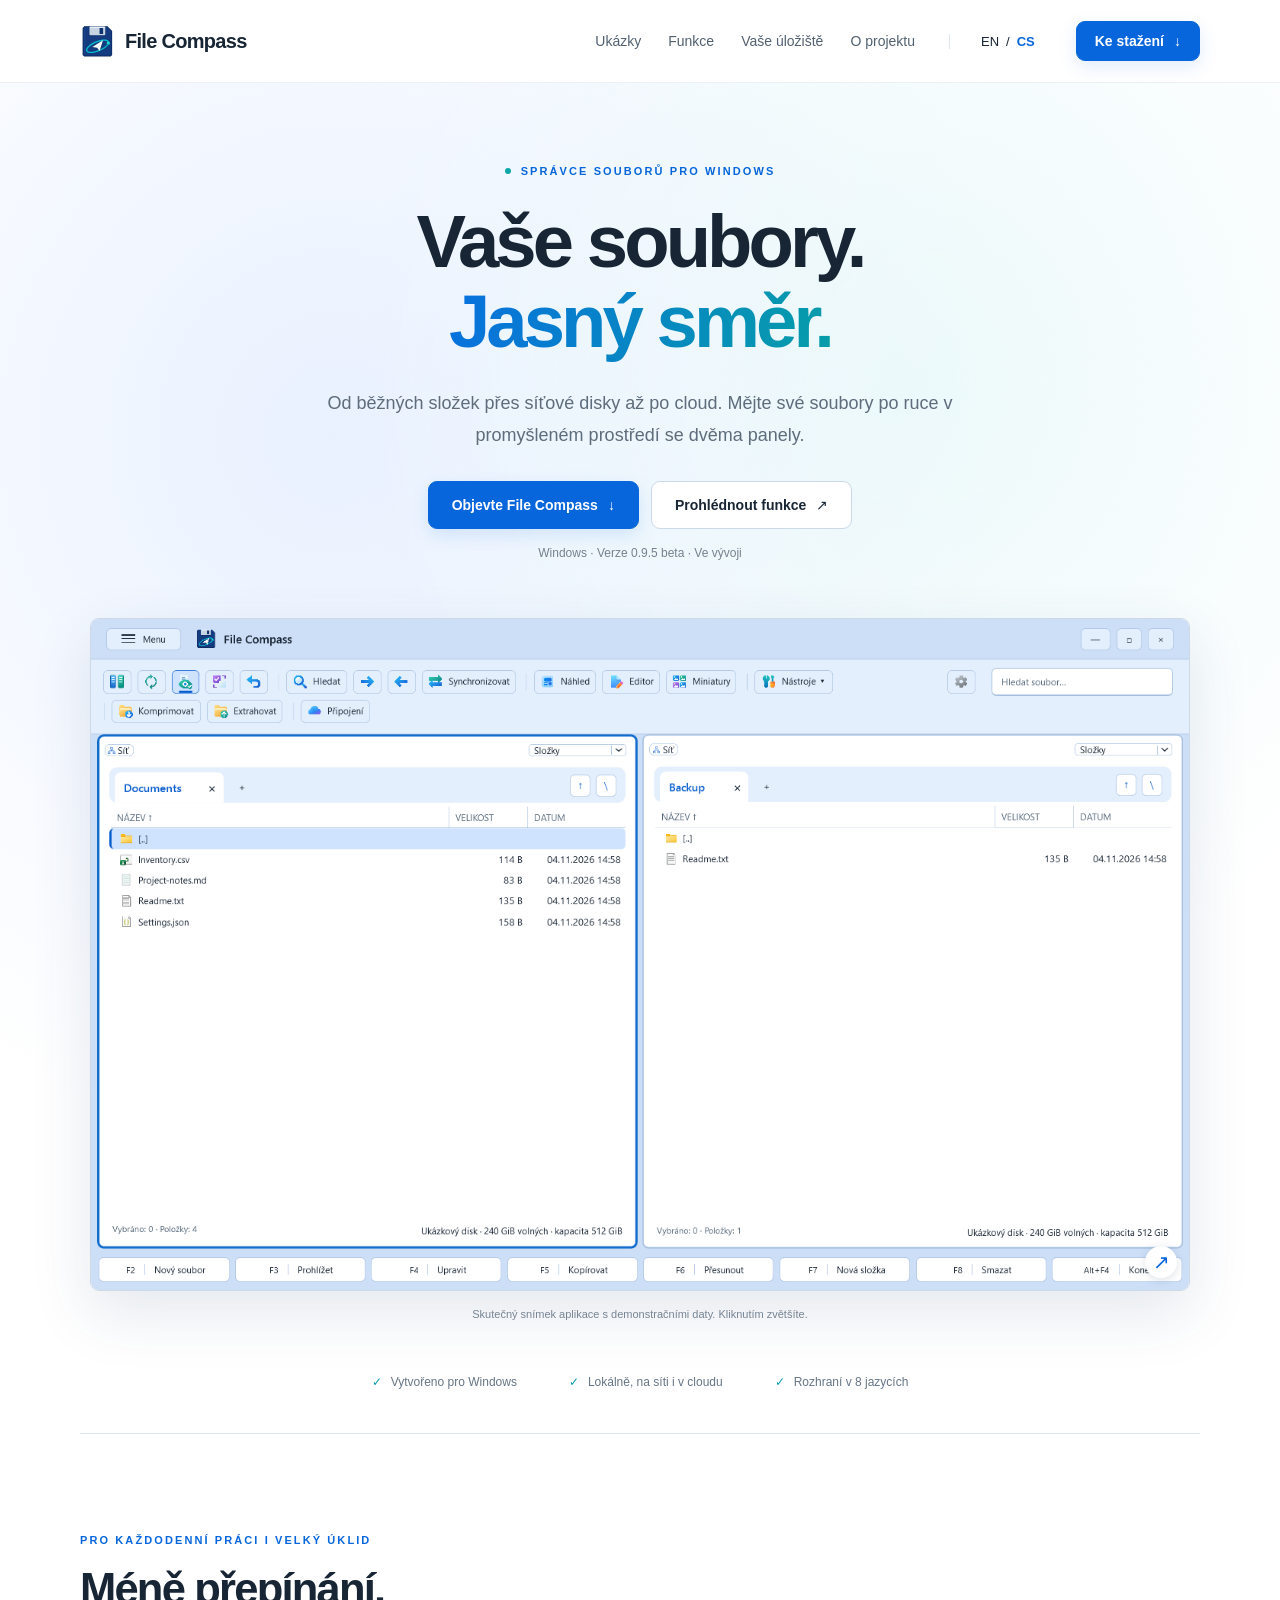
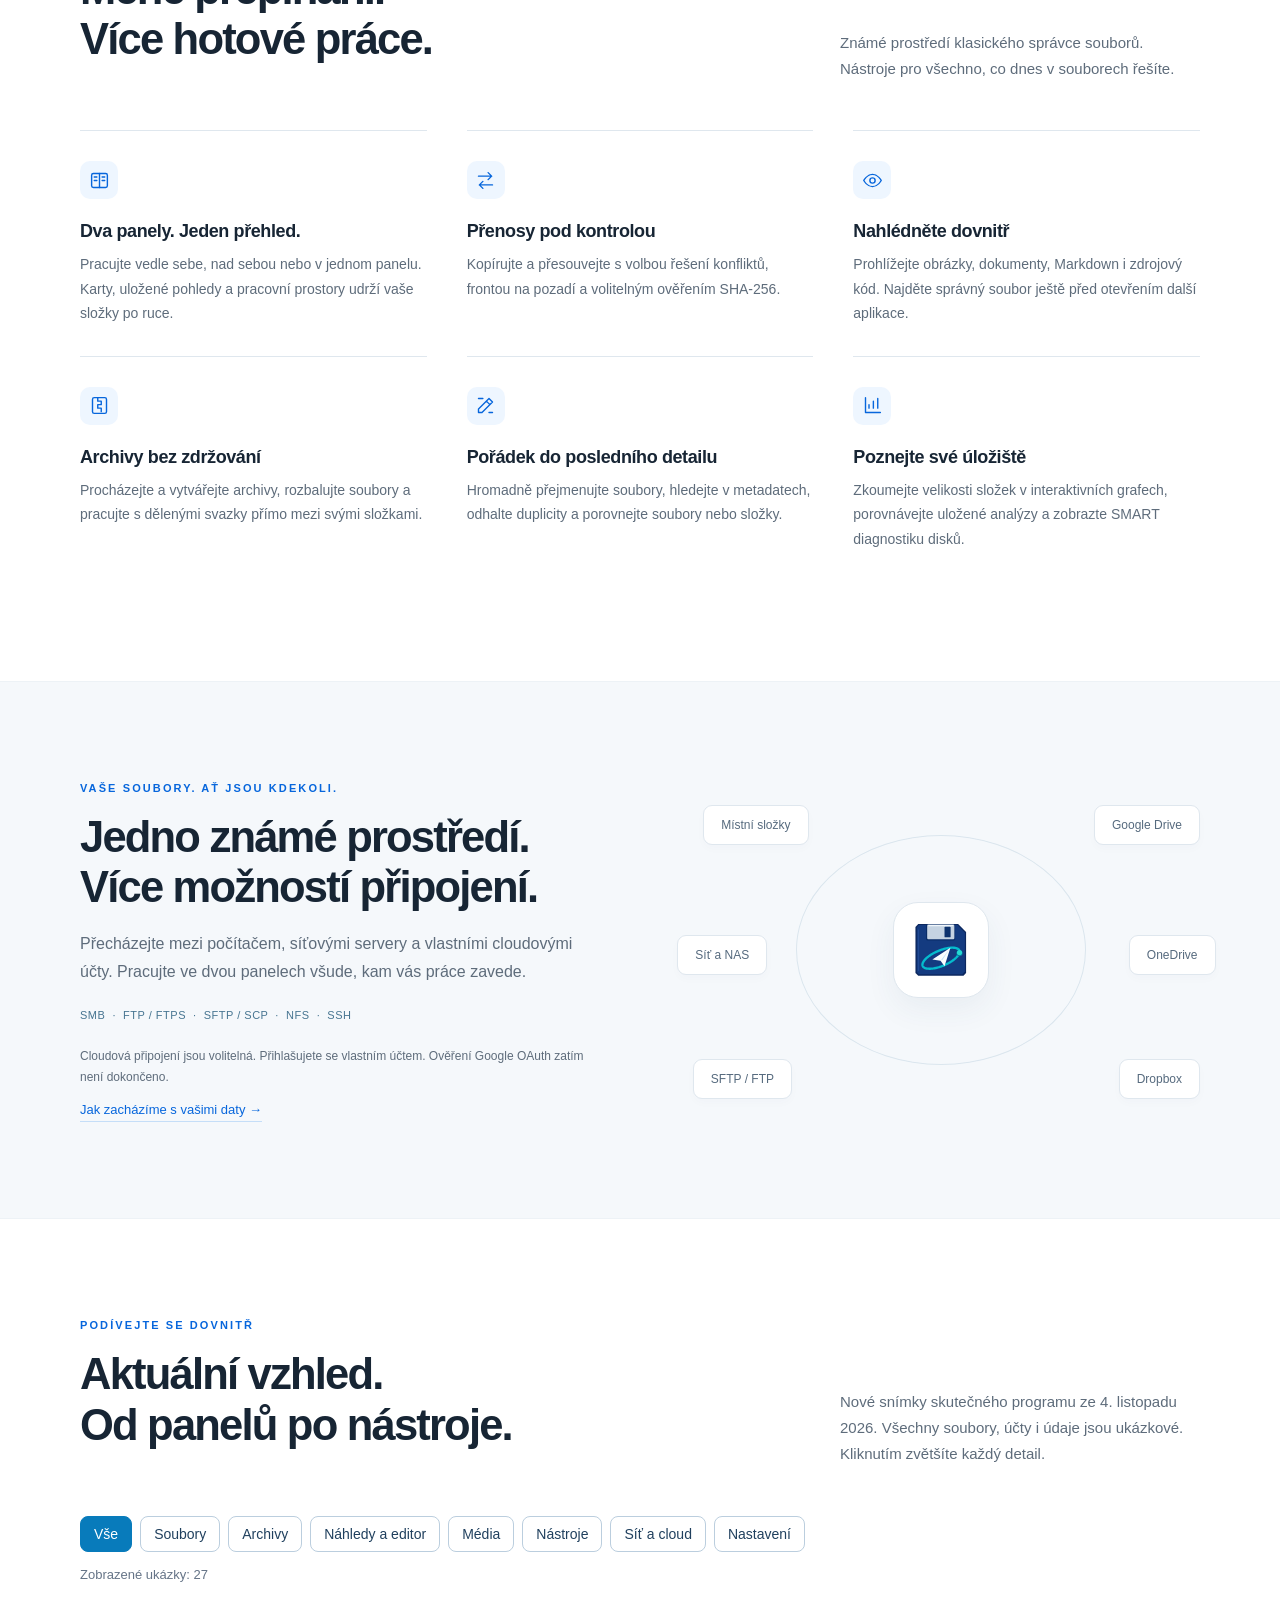
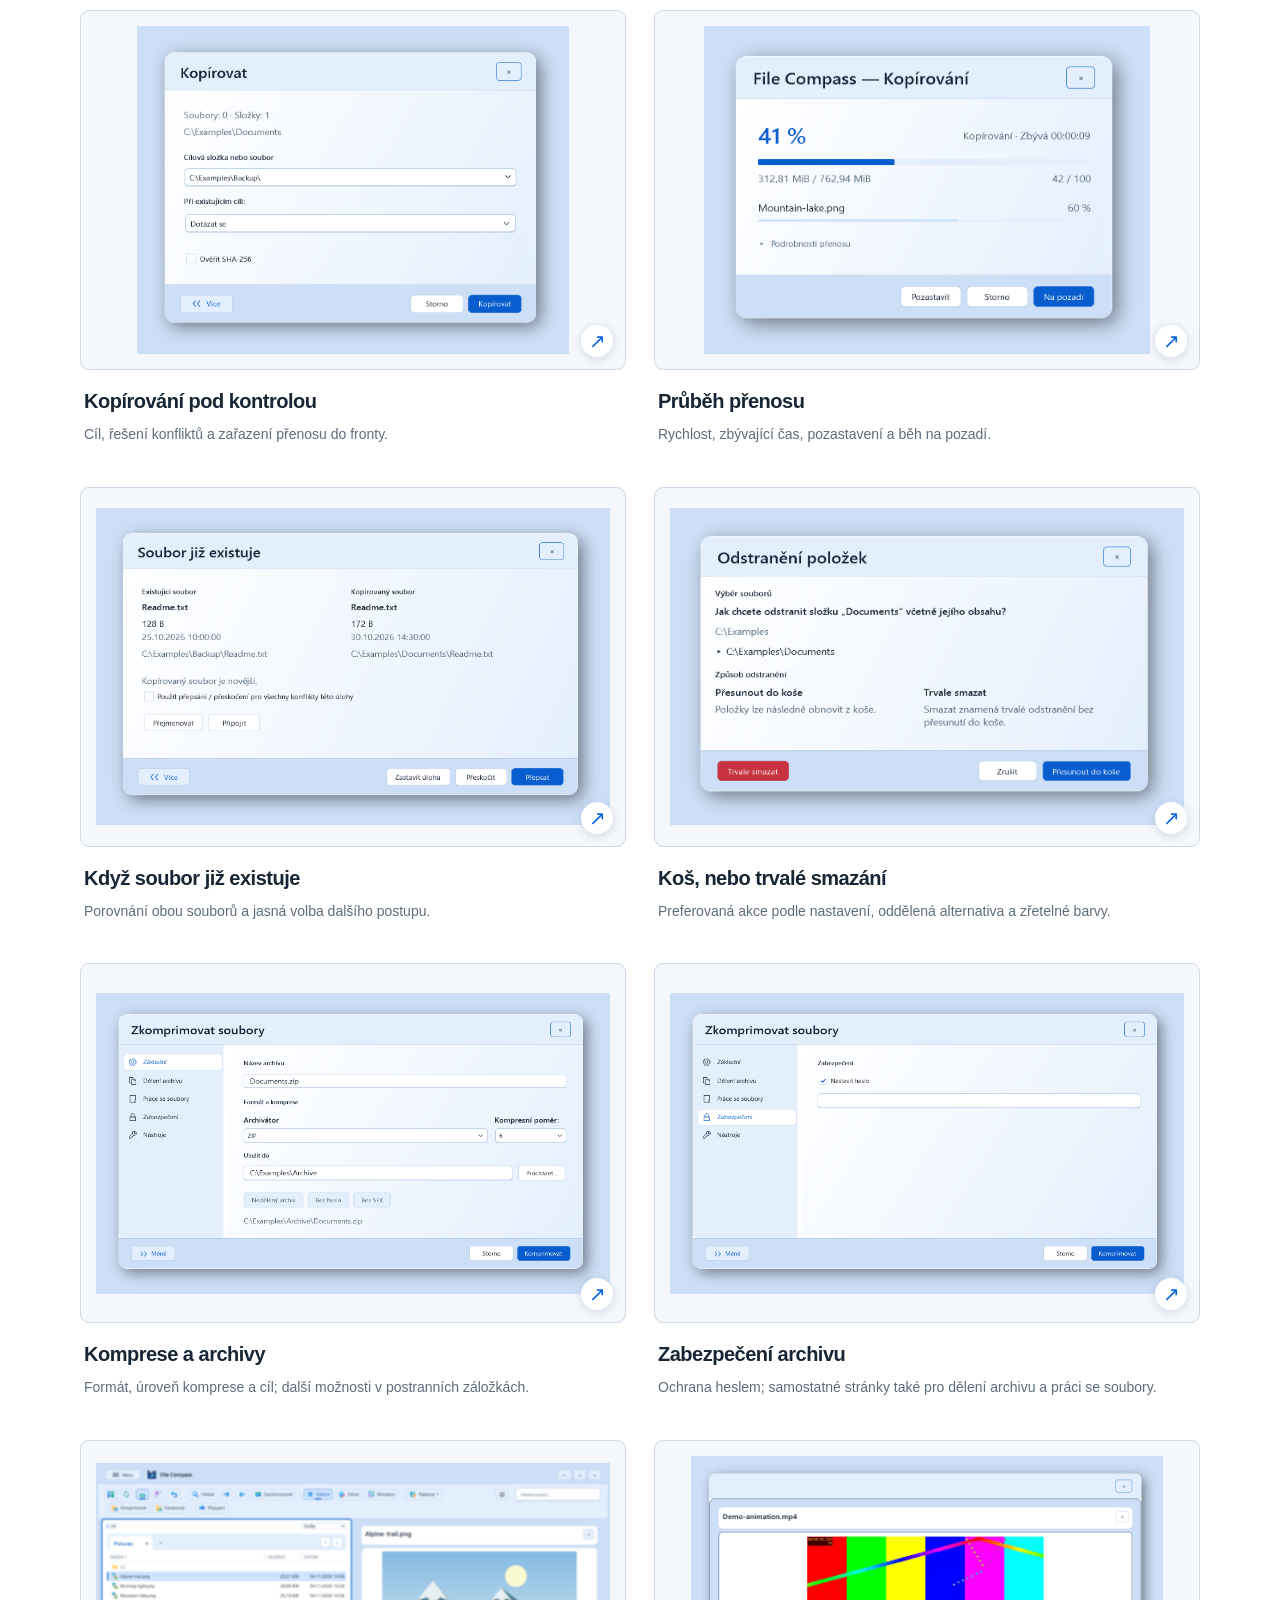
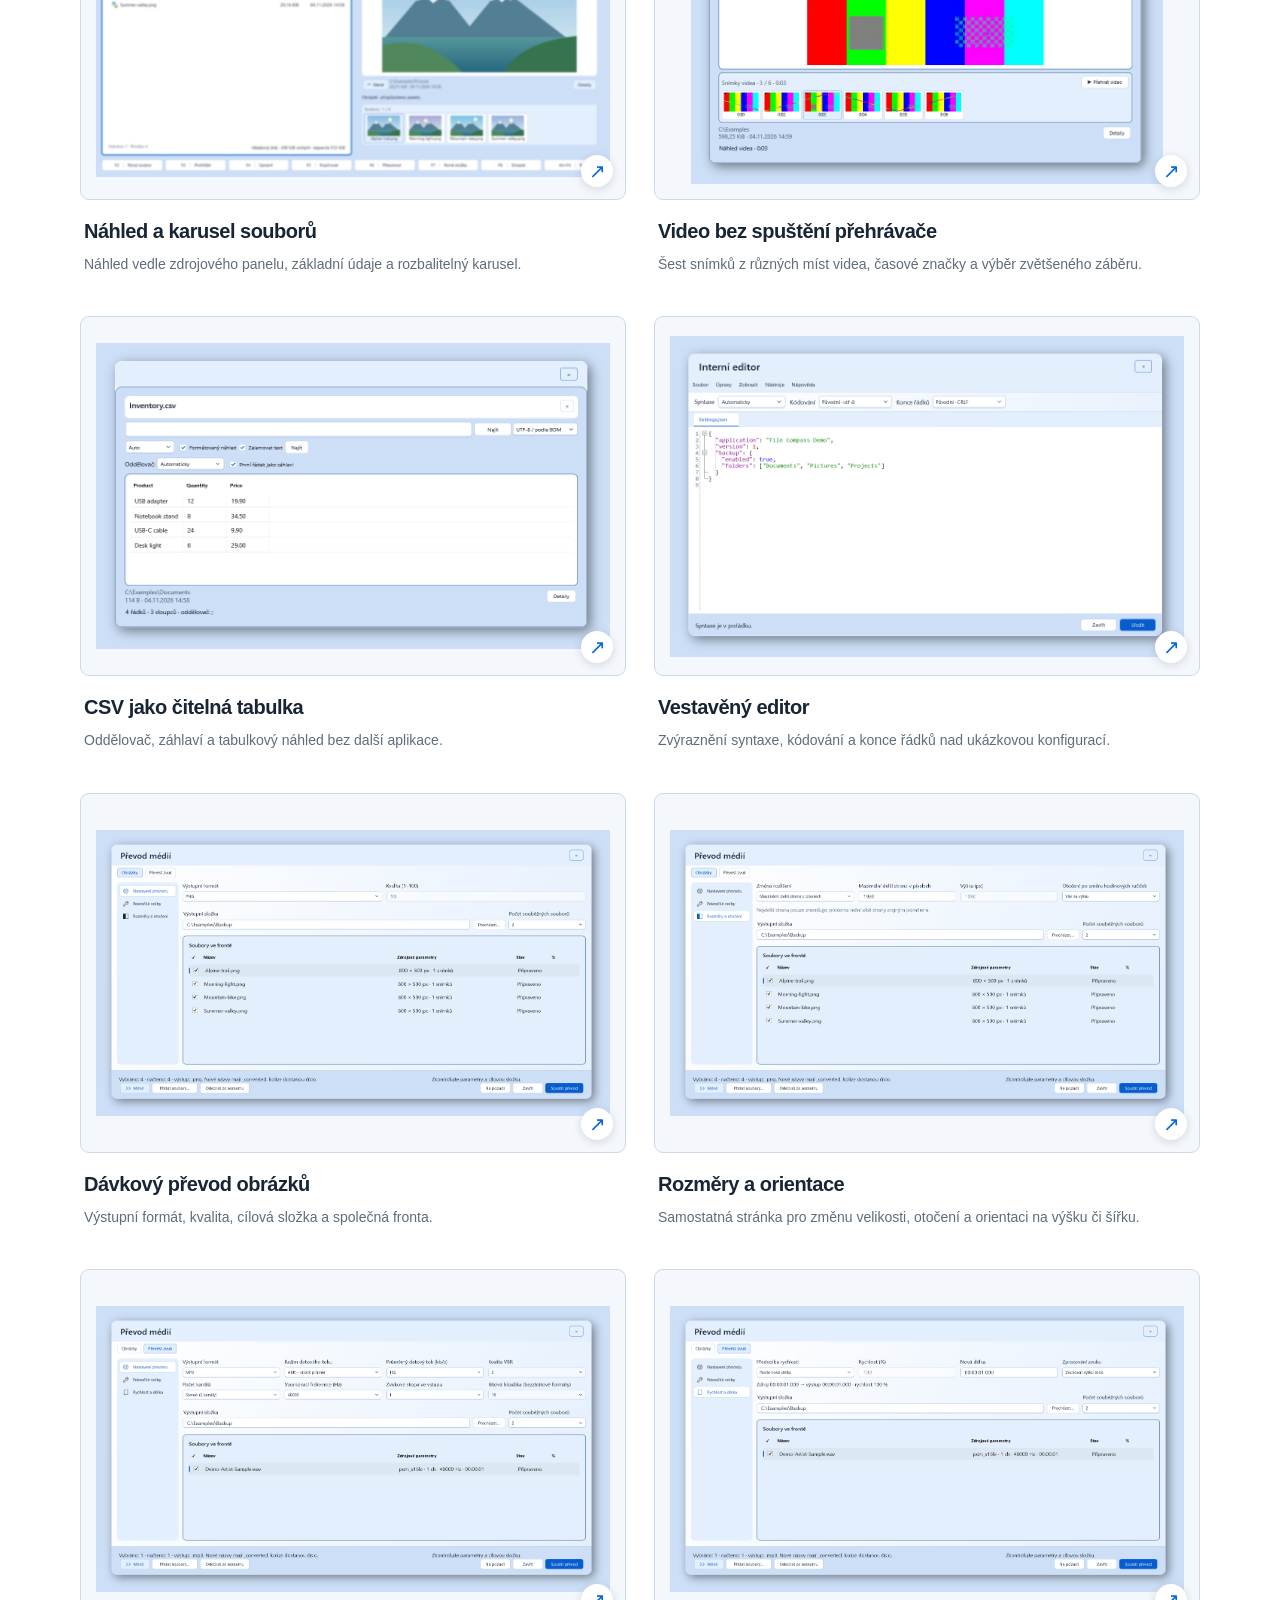
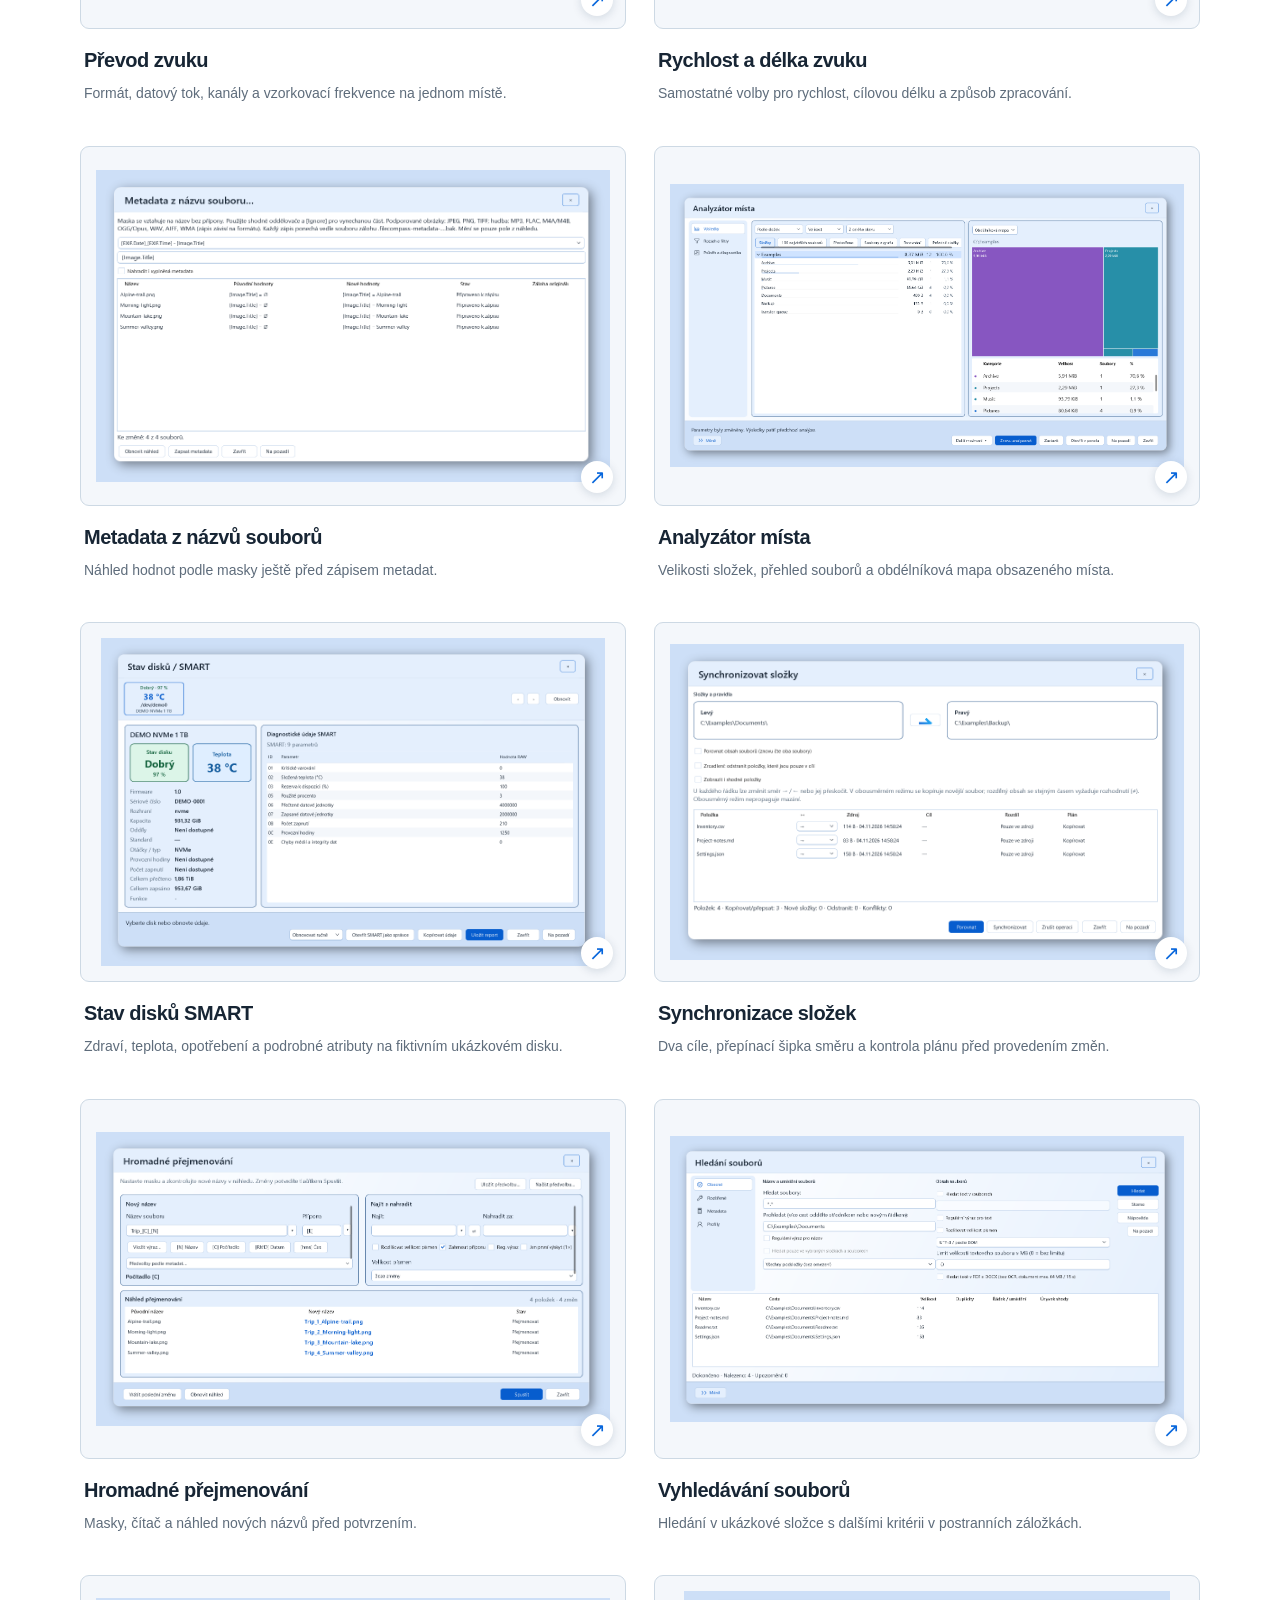
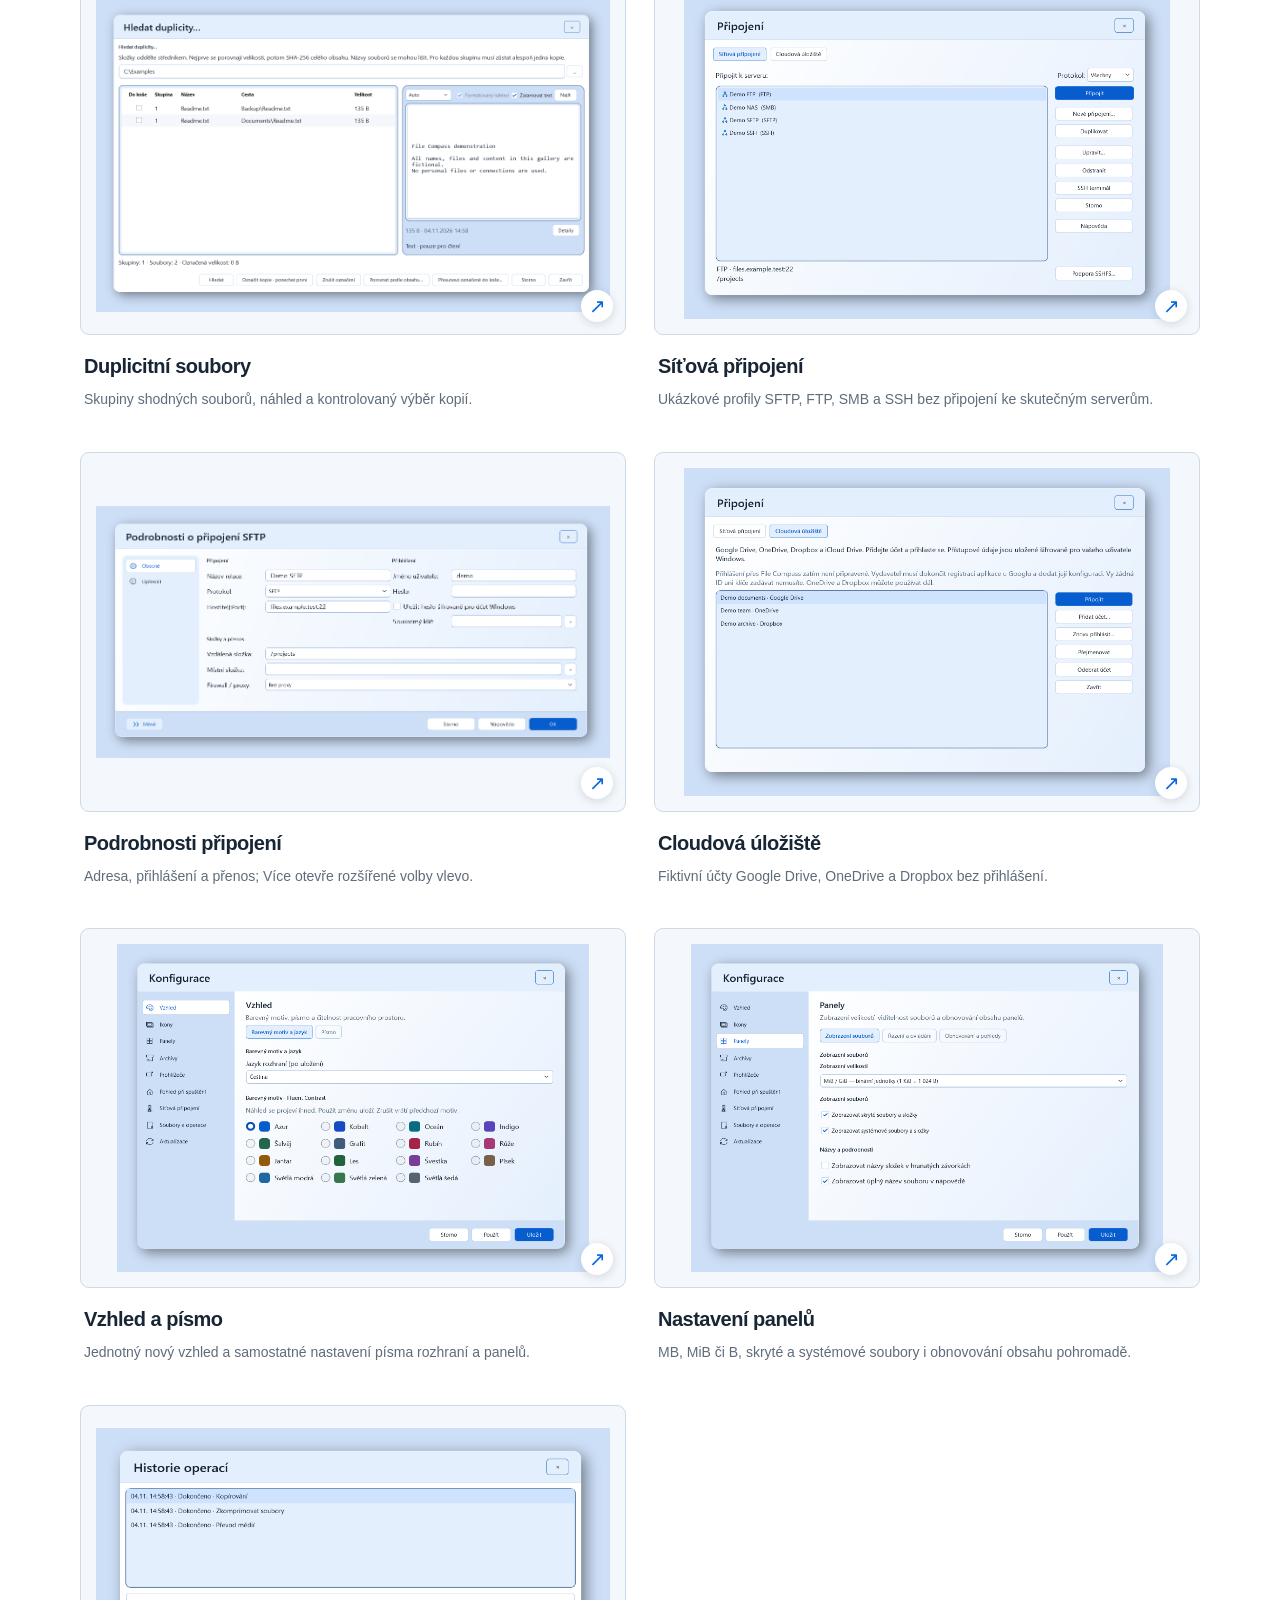
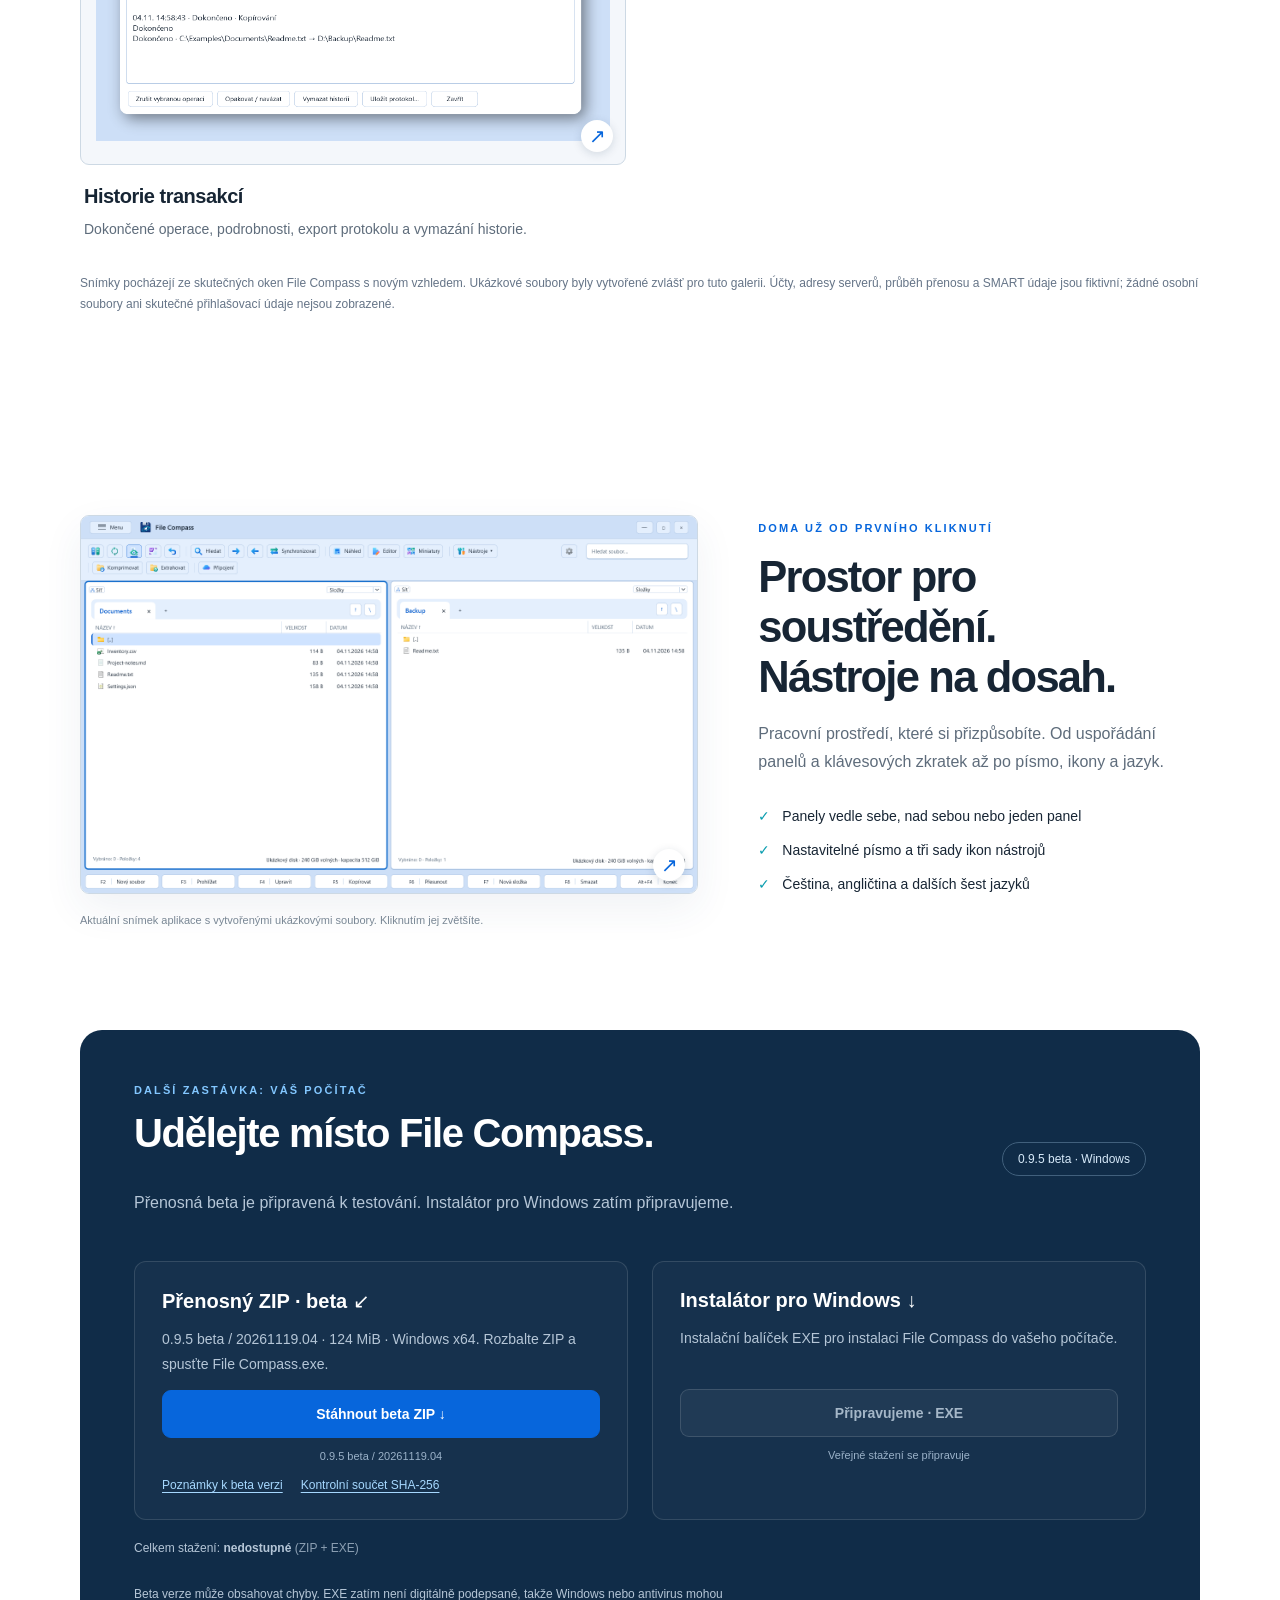
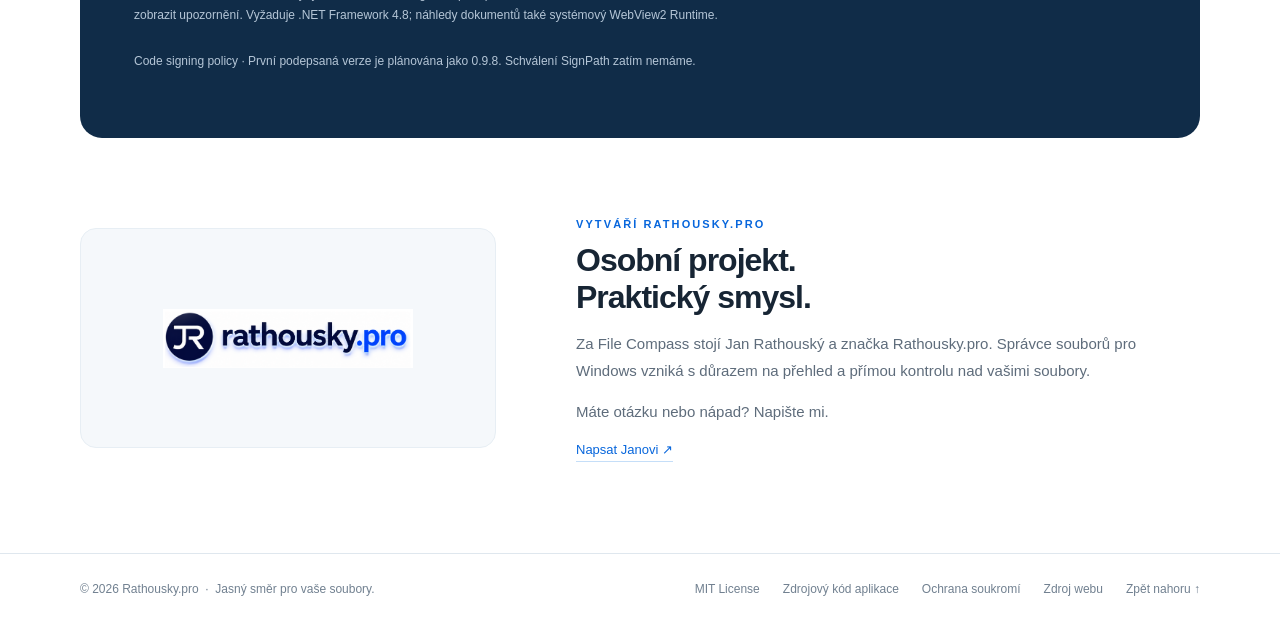
==== commit 62878283: "Publish MIT beta download 20261119.04" ====
--- a/cs.html
+++ b/cs.html
@@ -6,6 +6,6 @@
 <section class="section storage" id="storage"><div class="wrap split"><div><div class="eyebrow">Vaše soubory. Ať jsou kdekoli.</div><h2>Jedno známé prostředí.<br>Více možností připojení.</h2><p class="section-intro">Přecházejte mezi počítačem, síťovými servery a vlastními cloudovými účty. Pracujte ve dvou panelech všude, kam vás práce zavede.</p><div class="protocols">SMB &nbsp;·&nbsp; FTP / FTPS &nbsp;·&nbsp; SFTP / SCP &nbsp;·&nbsp; NFS &nbsp;·&nbsp; SSH</div><p class="privacy-note">Cloudová připojení jsou volitelná. Přihlašujete se vlastním účtem. Ověření Google OAuth zatím není dokončeno.</p><a class="text-link" href="privacy-cs.html">Jak zacházíme s vašimi daty →</a></div><div class="storage-diagram"><div class="orbit" aria-hidden="true"></div><div class="hub"><img src="assets/floppy-orbit.svg" width="60" height="60" alt="File Compass"></div><span class="endpoint ep1">Místní složky</span><span class="endpoint ep2">Google Drive</span><span class="endpoint ep3">Síť a NAS</span><span class="endpoint ep4">OneDrive</span><span class="endpoint ep5">SFTP / FTP</span><span class="endpoint ep6">Dropbox</span></div></div></section>
 <section class="section wrap" id="gallery"><div class="section-head"><div><div class="eyebrow">Podívejte se dovnitř</div><h2>Aktuální vzhled.<br>Od panelů po nástroje.</h2></div><p>Nové snímky skutečného programu ze 4. listopadu 2026. Všechny soubory, účty i údaje jsou ukázkové. Kliknutím zvětšíte každý detail.</p></div><div class="gallery-filters" hidden role="group" aria-label="Filtrovat funkce"><button type="button" data-gallery-filter="all" aria-pressed="true">Vše</button><button type="button" data-gallery-filter="files" aria-pressed="false">Soubory</button><button type="button" data-gallery-filter="archives" aria-pressed="false">Archivy</button><button type="button" data-gallery-filter="previews" aria-pressed="false">Náhledy a editor</button><button type="button" data-gallery-filter="media" aria-pressed="false">Média</button><button type="button" data-gallery-filter="tools" aria-pressed="false">Nástroje</button><button type="button" data-gallery-filter="network" aria-pressed="false">Síť a cloud</button><button type="button" data-gallery-filter="settings" aria-pressed="false">Nastavení</button></div><p class="gallery-result" aria-live="polite" data-gallery-count data-label="Zobrazené ukázky">Zobrazené ukázky: 27</p><div class="screenshot-grid"><figure class="gallery-card" data-gallery-group="files"><a class="screenshot-link" href="assets/screenshots/cs-copy.png" data-lightbox aria-label="Zvětšit: Kopírování pod kontrolou"><img src="assets/screenshots/cs-copy.png" width="591" height="448" loading="lazy" decoding="async" alt="Kopírování pod kontrolou"><span class="zoom-hint" aria-hidden="true">↗</span></a><figcaption><h3>Kopírování pod kontrolou</h3><p>Cíl, řešení konfliktů a zařazení přenosu do fronty.</p></figcaption></figure><figure class="gallery-card" data-gallery-group="files"><a class="screenshot-link" href="assets/screenshots/cs-copy-progress.png" data-lightbox aria-label="Zvětšit: Průběh přenosu"><img src="assets/screenshots/cs-copy-progress.png" width="520" height="382" loading="lazy" decoding="async" alt="Průběh přenosu"><span class="zoom-hint" aria-hidden="true">↗</span></a><figcaption><h3>Průběh přenosu</h3><p>Rychlost, zbývající čas, pozastavení a běh na pozadí.</p></figcaption></figure><figure class="gallery-card" data-gallery-group="files"><a class="screenshot-link" href="assets/screenshots/cs-conflict.png" data-lightbox aria-label="Zvětšit: Když soubor již existuje"><img src="assets/screenshots/cs-conflict.png" width="740" height="456" loading="lazy" decoding="async" alt="Když soubor již existuje"><span class="zoom-hint" aria-hidden="true">↗</span></a><figcaption><h3>Když soubor již existuje</h3><p>Porovnání obou souborů a jasná volba dalšího postupu.</p></figcaption></figure><figure class="gallery-card" data-gallery-group="files"><a class="screenshot-link" href="assets/screenshots/cs-delete.png" data-lightbox aria-label="Zvětšit: Koš, nebo trvalé smazání"><img src="assets/screenshots/cs-delete.png" width="640" height="395" loading="lazy" decoding="async" alt="Koš, nebo trvalé smazání"><span class="zoom-hint" aria-hidden="true">↗</span></a><figcaption><h3>Koš, nebo trvalé smazání</h3><p>Preferovaná akce podle nastavení, oddělená alternativa a zřetelné barvy.</p></figcaption></figure><figure class="gallery-card" data-gallery-group="archives"><a class="screenshot-link" href="assets/screenshots/cs-compression.png" data-lightbox aria-label="Zvětšit: Komprese a archivy"><img src="assets/screenshots/cs-compression.png" width="895" height="525" loading="lazy" decoding="async" alt="Komprese a archivy"><span class="zoom-hint" aria-hidden="true">↗</span></a><figcaption><h3>Komprese a archivy</h3><p>Formát, úroveň komprese a cíl; další možnosti v postranních záložkách.</p></figcaption></figure><figure class="gallery-card" data-gallery-group="archives"><a class="screenshot-link" href="assets/screenshots/cs-compression-security.png" data-lightbox aria-label="Zvětšit: Zabezpečení archivu"><img src="assets/screenshots/cs-compression-security.png" width="895" height="525" loading="lazy" decoding="async" alt="Zabezpečení archivu"><span class="zoom-hint" aria-hidden="true">↗</span></a><figcaption><h3>Zabezpečení archivu</h3><p>Ochrana heslem; samostatné stránky také pro dělení archivu a práci se soubory.</p></figcaption></figure><figure class="gallery-card" data-gallery-group="previews"><a class="screenshot-link" href="assets/screenshots/cs-preview.png" data-lightbox aria-label="Zvětšit: Náhled a karusel souborů"><img src="assets/screenshots/cs-preview.png" width="1440" height="880" loading="lazy" decoding="async" alt="Náhled a karusel souborů"><span class="zoom-hint" aria-hidden="true">↗</span></a><figcaption><h3>Náhled a karusel souborů</h3><p>Náhled vedle zdrojového panelu, základní údaje a rozbalitelný karusel.</p></figcaption></figure><figure class="gallery-card" data-gallery-group="previews"><a class="screenshot-link" href="assets/screenshots/cs-video-preview.png" data-lightbox aria-label="Zvětšit: Video bez spuštění přehrávače"><img src="assets/screenshots/cs-video-preview.png" width="1048" height="728" loading="lazy" decoding="async" alt="Video bez spuštění přehrávače"><span class="zoom-hint" aria-hidden="true">↗</span></a><figcaption><h3>Video bez spuštění přehrávače</h3><p>Šest snímků z různých míst videa, časové značky a výběr zvětšeného záběru.</p></figcaption></figure><figure class="gallery-card" data-gallery-group="previews"><a class="screenshot-link" href="assets/screenshots/cs-csv.png" data-lightbox aria-label="Zvětšit: CSV jako čitelná tabulka"><img src="assets/screenshots/cs-csv.png" width="1088" height="648" loading="lazy" decoding="async" alt="CSV jako čitelná tabulka"><span class="zoom-hint" aria-hidden="true">↗</span></a><figcaption><h3>CSV jako čitelná tabulka</h3><p>Oddělovač, záhlaví a tabulkový náhled bez další aplikace.</p></figcaption></figure><figure class="gallery-card" data-gallery-group="previews"><a class="screenshot-link" href="assets/screenshots/cs-editor.png" data-lightbox aria-label="Zvětšit: Vestavěný editor"><img src="assets/screenshots/cs-editor.png" width="1120" height="700" loading="lazy" decoding="async" alt="Vestavěný editor"><span class="zoom-hint" aria-hidden="true">↗</span></a><figcaption><h3>Vestavěný editor</h3><p>Zvýraznění syntaxe, kódování a konce řádků nad ukázkovou konfigurací.</p></figcaption></figure><figure class="gallery-card" data-gallery-group="media"><a class="screenshot-link" href="assets/screenshots/cs-images.png" data-lightbox aria-label="Zvětšit: Dávkový převod obrázků"><img src="assets/screenshots/cs-images.png" width="1365" height="760" loading="lazy" decoding="async" alt="Dávkový převod obrázků"><span class="zoom-hint" aria-hidden="true">↗</span></a><figcaption><h3>Dávkový převod obrázků</h3><p>Výstupní formát, kvalita, cílová složka a společná fronta.</p></figcaption></figure><figure class="gallery-card" data-gallery-group="media"><a class="screenshot-link" href="assets/screenshots/cs-image-geometry.png" data-lightbox aria-label="Zvětšit: Rozměry a orientace"><img src="assets/screenshots/cs-image-geometry.png" width="1365" height="760" loading="lazy" decoding="async" alt="Rozměry a orientace"><span class="zoom-hint" aria-hidden="true">↗</span></a><figcaption><h3>Rozměry a orientace</h3><p>Samostatná stránka pro změnu velikosti, otočení a orientaci na výšku či šířku.</p></figcaption></figure><figure class="gallery-card" data-gallery-group="media"><a class="screenshot-link" href="assets/screenshots/cs-audio.png" data-lightbox aria-label="Zvětšit: Převod zvuku"><img src="assets/screenshots/cs-audio.png" width="1365" height="760" loading="lazy" decoding="async" alt="Převod zvuku"><span class="zoom-hint" aria-hidden="true">↗</span></a><figcaption><h3>Převod zvuku</h3><p>Formát, datový tok, kanály a vzorkovací frekvence na jednom místě.</p></figcaption></figure><figure class="gallery-card" data-gallery-group="media"><a class="screenshot-link" href="assets/screenshots/cs-audio-speed.png" data-lightbox aria-label="Zvětšit: Rychlost a délka zvuku"><img src="assets/screenshots/cs-audio-speed.png" width="1365" height="760" loading="lazy" decoding="async" alt="Rychlost a délka zvuku"><span class="zoom-hint" aria-hidden="true">↗</span></a><figcaption><h3>Rychlost a délka zvuku</h3><p>Samostatné volby pro rychlost, cílovou délku a způsob zpracování.</p></figcaption></figure><figure class="gallery-card" data-gallery-group="media"><a class="screenshot-link" href="assets/screenshots/cs-metadata.png" data-lightbox aria-label="Zvětšit: Metadata z názvů souborů"><img src="assets/screenshots/cs-metadata.png" width="1140" height="691" loading="lazy" decoding="async" alt="Metadata z názvů souborů"><span class="zoom-hint" aria-hidden="true">↗</span></a><figcaption><h3>Metadata z názvů souborů</h3><p>Náhled hodnot podle masky ještě před zápisem metadat.</p></figcaption></figure><figure class="gallery-card" data-gallery-group="tools"><a class="screenshot-link" href="assets/screenshots/cs-analyzer.png" data-lightbox aria-label="Zvětšit: Analyzátor místa"><img src="assets/screenshots/cs-analyzer.png" width="1435" height="791" loading="lazy" decoding="async" alt="Analyzátor místa"><span class="zoom-hint" aria-hidden="true">↗</span></a><figcaption><h3>Analyzátor místa</h3><p>Velikosti složek, přehled souborů a obdélníková mapa obsazeného místa.</p></figcaption></figure><figure class="gallery-card" data-gallery-group="tools"><a class="screenshot-link" href="assets/screenshots/cs-smart.png" data-lightbox aria-label="Zvětšit: Stav disků SMART"><img src="assets/screenshots/cs-smart.png" width="1200" height="780" loading="lazy" decoding="async" alt="Stav disků SMART"><span class="zoom-hint" aria-hidden="true">↗</span></a><figcaption><h3>Stav disků SMART</h3><p>Zdraví, teplota, opotřebení a podrobné atributy na fiktivním ukázkovém disku.</p></figcaption></figure><figure class="gallery-card" data-gallery-group="tools"><a class="screenshot-link" href="assets/screenshots/cs-sync.png" data-lightbox aria-label="Zvětšit: Synchronizace složek"><img src="assets/screenshots/cs-sync.png" width="1140" height="700" loading="lazy" decoding="async" alt="Synchronizace složek"><span class="zoom-hint" aria-hidden="true">↗</span></a><figcaption><h3>Synchronizace složek</h3><p>Dva cíle, přepínací šipka směru a kontrola plánu před provedením změn.</p></figcaption></figure><figure class="gallery-card" data-gallery-group="tools"><a class="screenshot-link" href="assets/screenshots/cs-rename.png" data-lightbox aria-label="Zvětšit: Hromadné přejmenování"><img src="assets/screenshots/cs-rename.png" width="1191" height="680" loading="lazy" decoding="async" alt="Hromadné přejmenování"><span class="zoom-hint" aria-hidden="true">↗</span></a><figcaption><h3>Hromadné přejmenování</h3><p>Masky, čítač a náhled nových názvů před potvrzením.</p></figcaption></figure><figure class="gallery-card" data-gallery-group="tools"><a class="screenshot-link" href="assets/screenshots/cs-search.png" data-lightbox aria-label="Zvětšit: Vyhledávání souborů"><img src="assets/screenshots/cs-search.png" width="1295" height="720" loading="lazy" decoding="async" alt="Vyhledávání souborů"><span class="zoom-hint" aria-hidden="true">↗</span></a><figcaption><h3>Vyhledávání souborů</h3><p>Hledání v ukázkové složce s dalšími kritérii v postranních záložkách.</p></figcaption></figure><figure class="gallery-card" data-gallery-group="tools"><a class="screenshot-link" href="assets/screenshots/cs-duplicates.png" data-lightbox aria-label="Zvětšit: Duplicitní soubory"><img src="assets/screenshots/cs-duplicates.png" width="1180" height="720" loading="lazy" decoding="async" alt="Duplicitní soubory"><span class="zoom-hint" aria-hidden="true">↗</span></a><figcaption><h3>Duplicitní soubory</h3><p>Skupiny shodných souborů, náhled a kontrolovaný výběr kopií.</p></figcaption></figure><figure class="gallery-card" data-gallery-group="network"><a class="screenshot-link" href="assets/screenshots/cs-connections.png" data-lightbox aria-label="Zvětšit: Síťová připojení"><img src="assets/screenshots/cs-connections.png" width="920" height="620" loading="lazy" decoding="async" alt="Síťová připojení"><span class="zoom-hint" aria-hidden="true">↗</span></a><figcaption><h3>Síťová připojení</h3><p>Ukázkové profily SFTP, FTP, SMB a SSH bez připojení ke skutečným serverům.</p></figcaption></figure><figure class="gallery-card" data-gallery-group="network"><a class="screenshot-link" href="assets/screenshots/cs-connection-profile.png" data-lightbox aria-label="Zvětšit: Podrobnosti připojení"><img src="assets/screenshots/cs-connection-profile.png" width="1075" height="527" loading="lazy" decoding="async" alt="Podrobnosti připojení"><span class="zoom-hint" aria-hidden="true">↗</span></a><figcaption><h3>Podrobnosti připojení</h3><p>Adresa, přihlášení a přenos; Více otevře rozšířené volby vlevo.</p></figcaption></figure><figure class="gallery-card" data-gallery-group="network"><a class="screenshot-link" href="assets/screenshots/cs-cloud.png" data-lightbox aria-label="Zvětšit: Cloudová úložiště"><img src="assets/screenshots/cs-cloud.png" width="920" height="620" loading="lazy" decoding="async" alt="Cloudová úložiště"><span class="zoom-hint" aria-hidden="true">↗</span></a><figcaption><h3>Cloudová úložiště</h3><p>Fiktivní účty Google Drive, OneDrive a Dropbox bez přihlášení.</p></figcaption></figure><figure class="gallery-card" data-gallery-group="settings"><a class="screenshot-link" href="assets/screenshots/cs-settings.png" data-lightbox aria-label="Zvětšit: Vzhled a písmo"><img src="assets/screenshots/cs-settings.png" width="920" height="640" loading="lazy" decoding="async" alt="Vzhled a písmo"><span class="zoom-hint" aria-hidden="true">↗</span></a><figcaption><h3>Vzhled a písmo</h3><p>Jednotný nový vzhled a samostatné nastavení písma rozhraní a panelů.</p></figcaption></figure><figure class="gallery-card" data-gallery-group="settings"><a class="screenshot-link" href="assets/screenshots/cs-panel-settings.png" data-lightbox aria-label="Zvětšit: Nastavení panelů"><img src="assets/screenshots/cs-panel-settings.png" width="920" height="640" loading="lazy" decoding="async" alt="Nastavení panelů"><span class="zoom-hint" aria-hidden="true">↗</span></a><figcaption><h3>Nastavení panelů</h3><p>MB, MiB či B, skryté a systémové soubory i obnovování obsahu pohromadě.</p></figcaption></figure><figure class="gallery-card" data-gallery-group="files"><a class="screenshot-link" href="assets/screenshots/cs-history.png" data-lightbox aria-label="Zvětšit: Historie transakcí"><img src="assets/screenshots/cs-history.png" width="840" height="511" loading="lazy" decoding="async" alt="Historie transakcí"><span class="zoom-hint" aria-hidden="true">↗</span></a><figcaption><h3>Historie transakcí</h3><p>Dokončené operace, podrobnosti, export protokolu a vymazání historie.</p></figcaption></figure></div><p class="gallery-note">Snímky pocházejí ze skutečných oken File Compass s novým vzhledem. Ukázkové soubory byly vytvořené zvlášť pro tuto galerii. Účty, adresy serverů, průběh přenosu a SMART údaje jsou fiktivní; žádné osobní soubory ani skutečné přihlašovací údaje nejsou zobrazené.</p></section><dialog class="image-dialog" aria-label="Zvětšený snímek programu"><form method="dialog"><button class="button" aria-label="Zavřít náhled">Zavřít ×</button></form><img alt=""><p></p></dialog>
 <section class="section wrap showcase"><div class="screenshot-block"><a class="screenshot-link" href="assets/screenshots/cs-panels.png" data-lightbox aria-label="Zvětšit: File Compass se dvěma panely, nástrojovou lištou a klávesovými zkratkami, s ukázkovými soubory."><img src="assets/screenshots/cs-panels.png" width="1440" height="880" loading="lazy" decoding="async" alt="File Compass se dvěma panely, nástrojovou lištou a klávesovými zkratkami, s ukázkovými soubory."><span class="zoom-hint" aria-hidden="true">↗</span></a><p class="caption">Aktuální snímek aplikace s vytvořenými ukázkovými soubory. Kliknutím jej zvětšíte.</p></div><div><div class="eyebrow">Doma už od prvního kliknutí</div><h2>Prostor pro soustředění.<br>Nástroje na dosah.</h2><p>Pracovní prostředí, které si přizpůsobíte. Od uspořádání panelů a klávesových zkratek až po písmo, ikony a jazyk.</p><ul class="checklist"><li>Panely vedle sebe, nad sebou nebo jeden panel</li><li>Nastavitelné písmo a tři sady ikon nástrojů</li><li>Čeština, angličtina a dalších šest jazyků</li></ul></div></section>
-<section class="wrap" id="download"><div class="download"><div class="download-top"><div><div class="eyebrow">Další zastávka: váš počítač</div><h2>Udělejte místo File Compass.</h2><p>Přenosná beta je připravená k testování. Instalátor pro Windows zatím připravujeme.</p></div><span class="release-badge">0.9.5 beta · Windows</span></div><div class="download-options"><article class="download-option"><h3>Přenosný ZIP · beta <span aria-hidden="true">↙</span></h3><p>0.9.5 beta / 20261117.48 · 124 MiB · Windows x64. Rozbalte ZIP a spusťte File Compass.exe.</p><a class="button primary" data-download="zip" href="https://github.com/rathousky-pro/file-compass-web/releases/download/v0.9.5-beta-build.20261117.48/FileCompass-win-x64.zip">Stáhnout beta ZIP ↓</a><span class="availability" data-status="zip">0.9.5 beta / 20261117.48</span><div class="release-links"><a href="https://github.com/rathousky-pro/file-compass-web/releases/tag/v0.9.5-beta-build.20261117.48">Poznámky k beta verzi</a><a href="https://github.com/rathousky-pro/file-compass-web/releases/download/v0.9.5-beta-build.20261117.48/FileCompass-win-x64.zip.sha256">Kontrolní součet SHA-256</a></div></article><article class="download-option"><h3>Instalátor pro Windows <span aria-hidden="true">↓</span></h3><p>Instalační balíček EXE pro instalaci File Compass do vašeho počítače.</p><button class="button" disabled data-download="exe">Připravujeme · EXE</button><span class="availability" data-status="exe">Veřejné stažení se připravuje</span></article></div><p class="download-count" data-download-count aria-live="polite">Celkem stažení: <span data-download-total>…</span> <span class="download-count-formats">(ZIP + EXE)</span></p><p class="privacy-note">Beta verze může obsahovat chyby. EXE zatím není digitálně podepsané, takže Windows nebo antivirus mohou zobrazit upozornění. Vyžaduje .NET Framework 4.8; náhledy dokumentů také systémový WebView2 Runtime.</p><p class="privacy-note"><a href="https://github.com/rathousky-pro/file-compass/blob/main/docs/CODE-SIGNING.md">Code signing policy</a> · První podepsaná verze je plánována jako 0.9.8. Schválení SignPath zatím nemáme.</p></div></section>
+<section class="wrap" id="download"><div class="download"><div class="download-top"><div><div class="eyebrow">Další zastávka: váš počítač</div><h2>Udělejte místo File Compass.</h2><p>Přenosná beta je připravená k testování. Instalátor pro Windows zatím připravujeme.</p></div><span class="release-badge">0.9.5 beta · Windows</span></div><div class="download-options"><article class="download-option"><h3>Přenosný ZIP · beta <span aria-hidden="true">↙</span></h3><p>0.9.5 beta / 20261119.04 · 124 MiB · Windows x64. Rozbalte ZIP a spusťte File Compass.exe.</p><a class="button primary" data-download="zip" href="https://github.com/rathousky-pro/file-compass-web/releases/download/v0.9.5-beta-build.20261119.04/FileCompass-win-x64.zip">Stáhnout beta ZIP ↓</a><span class="availability" data-status="zip">0.9.5 beta / 20261119.04</span><div class="release-links"><a href="https://github.com/rathousky-pro/file-compass-web/releases/tag/v0.9.5-beta-build.20261119.04">Poznámky k beta verzi</a><a href="https://github.com/rathousky-pro/file-compass-web/releases/download/v0.9.5-beta-build.20261119.04/FileCompass-win-x64.zip.sha256">Kontrolní součet SHA-256</a></div></article><article class="download-option"><h3>Instalátor pro Windows <span aria-hidden="true">↓</span></h3><p>Instalační balíček EXE pro instalaci File Compass do vašeho počítače.</p><button class="button" disabled data-download="exe">Připravujeme · EXE</button><span class="availability" data-status="exe">Veřejné stažení se připravuje</span></article></div><p class="download-count" data-download-count aria-live="polite">Celkem stažení: <span data-download-total>…</span> <span class="download-count-formats">(ZIP + EXE)</span></p><p class="privacy-note">Beta verze může obsahovat chyby. EXE zatím není digitálně podepsané, takže Windows nebo antivirus mohou zobrazit upozornění. Vyžaduje .NET Framework 4.8; náhledy dokumentů také systémový WebView2 Runtime.</p><p class="privacy-note"><a href="https://github.com/rathousky-pro/file-compass/blob/main/docs/CODE-SIGNING.md">Code signing policy</a> · První podepsaná verze je plánována jako 0.9.8. Schválení SignPath zatím nemáme.</p></div></section>
 <section class="wrap author" id="about"><div class="author-mark"><img src="assets/rathousky-pro.png" alt="Rathousky.pro" loading="lazy"></div><div><div class="eyebrow">Vytváří Rathousky.pro</div><h2>Osobní projekt.<br>Praktický smysl.</h2><p>Za File Compass stojí Jan Rathouský a značka Rathousky.pro. Správce souborů pro Windows vzniká s důrazem na přehled a přímou kontrolu nad vašimi soubory.</p><p>Máte otázku nebo nápad? Napište mi.</p><a class="text-link" href="mailto:developer@rathousky.pro">Napsat Janovi ↗</a></div></section></main>
 <footer class="footer"><div class="wrap"><span>© 2026 Rathousky.pro &nbsp;·&nbsp; Jasný směr pro vaše soubory.</span><div class="footer-links"><a href="https://github.com/rathousky-pro/file-compass/blob/main/LICENSE">MIT License</a><a href="https://github.com/rathousky-pro/file-compass">Zdrojový kód aplikace</a><a href="privacy-cs.html">Ochrana soukromí</a><a href="https://github.com/rathousky-pro/file-compass-web">Zdroj webu</a><a href="#top">Zpět nahoru ↑</a></div></div></footer></body></html>
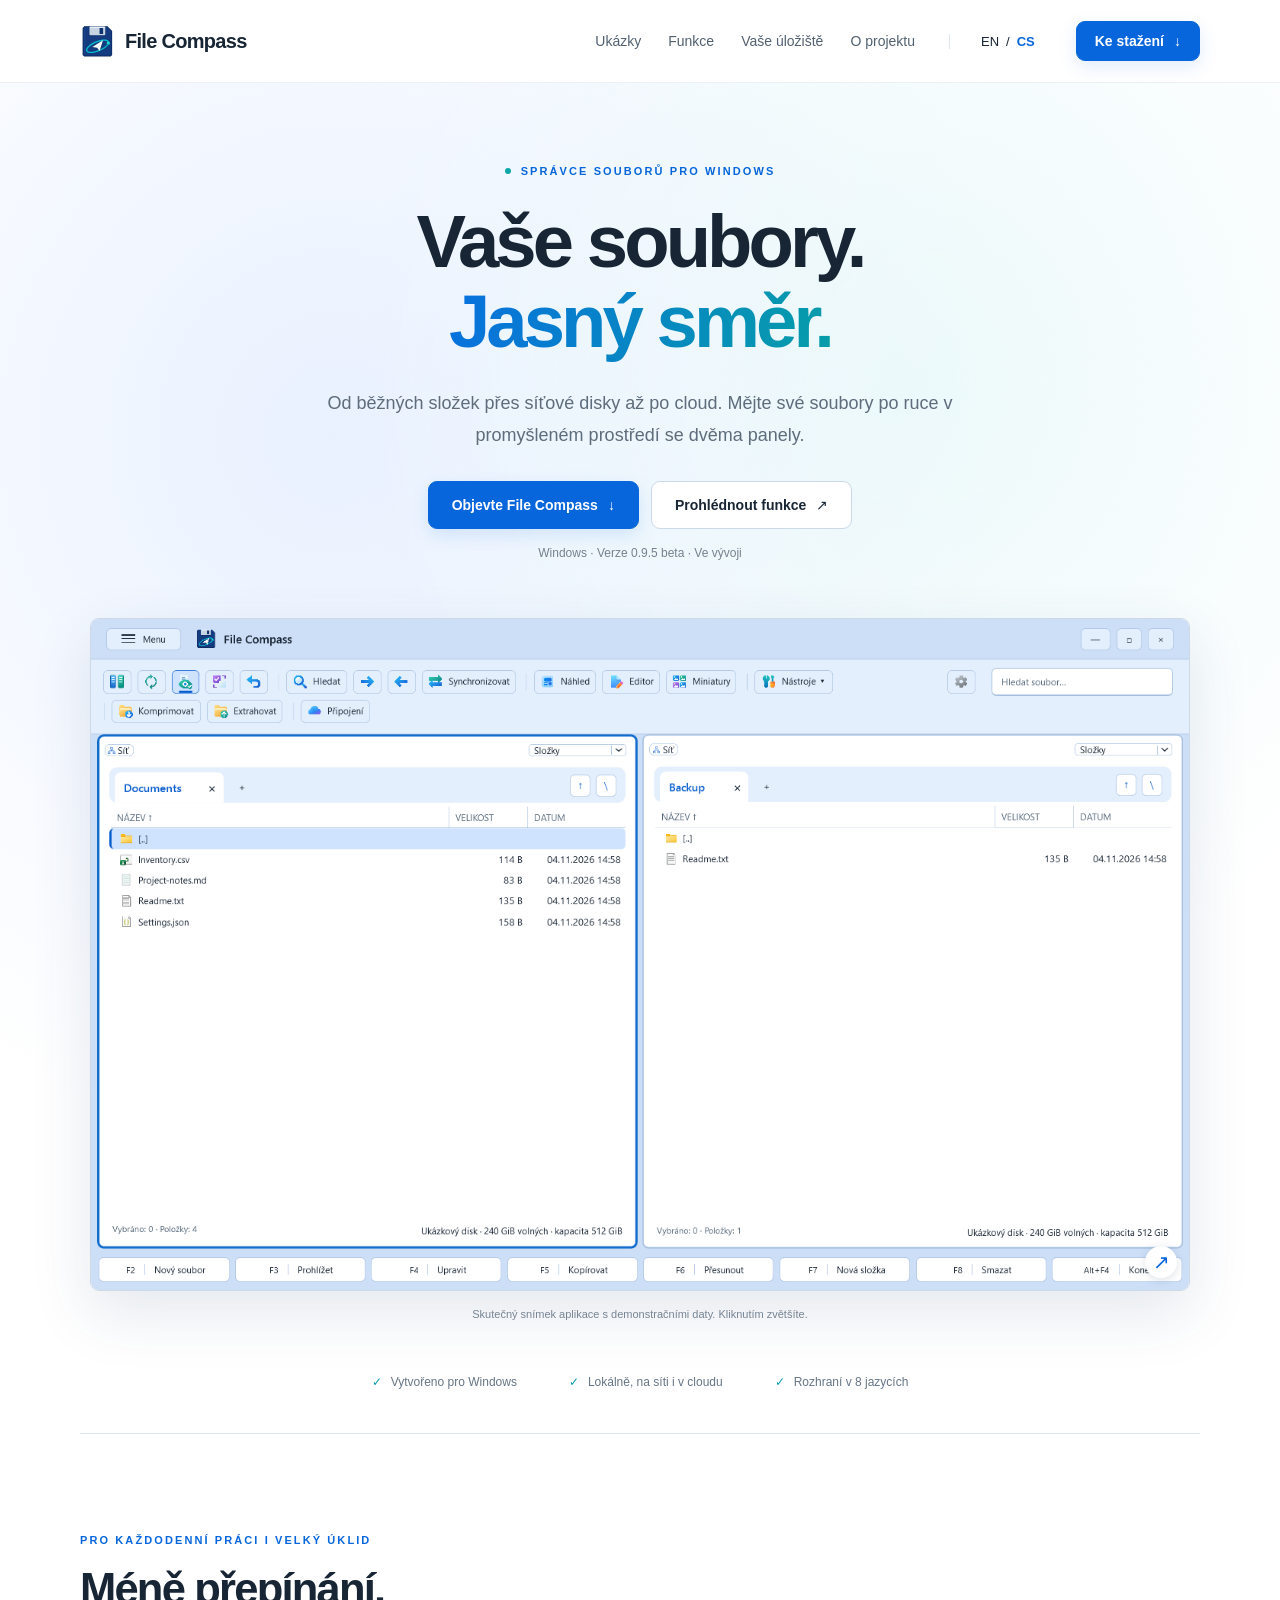
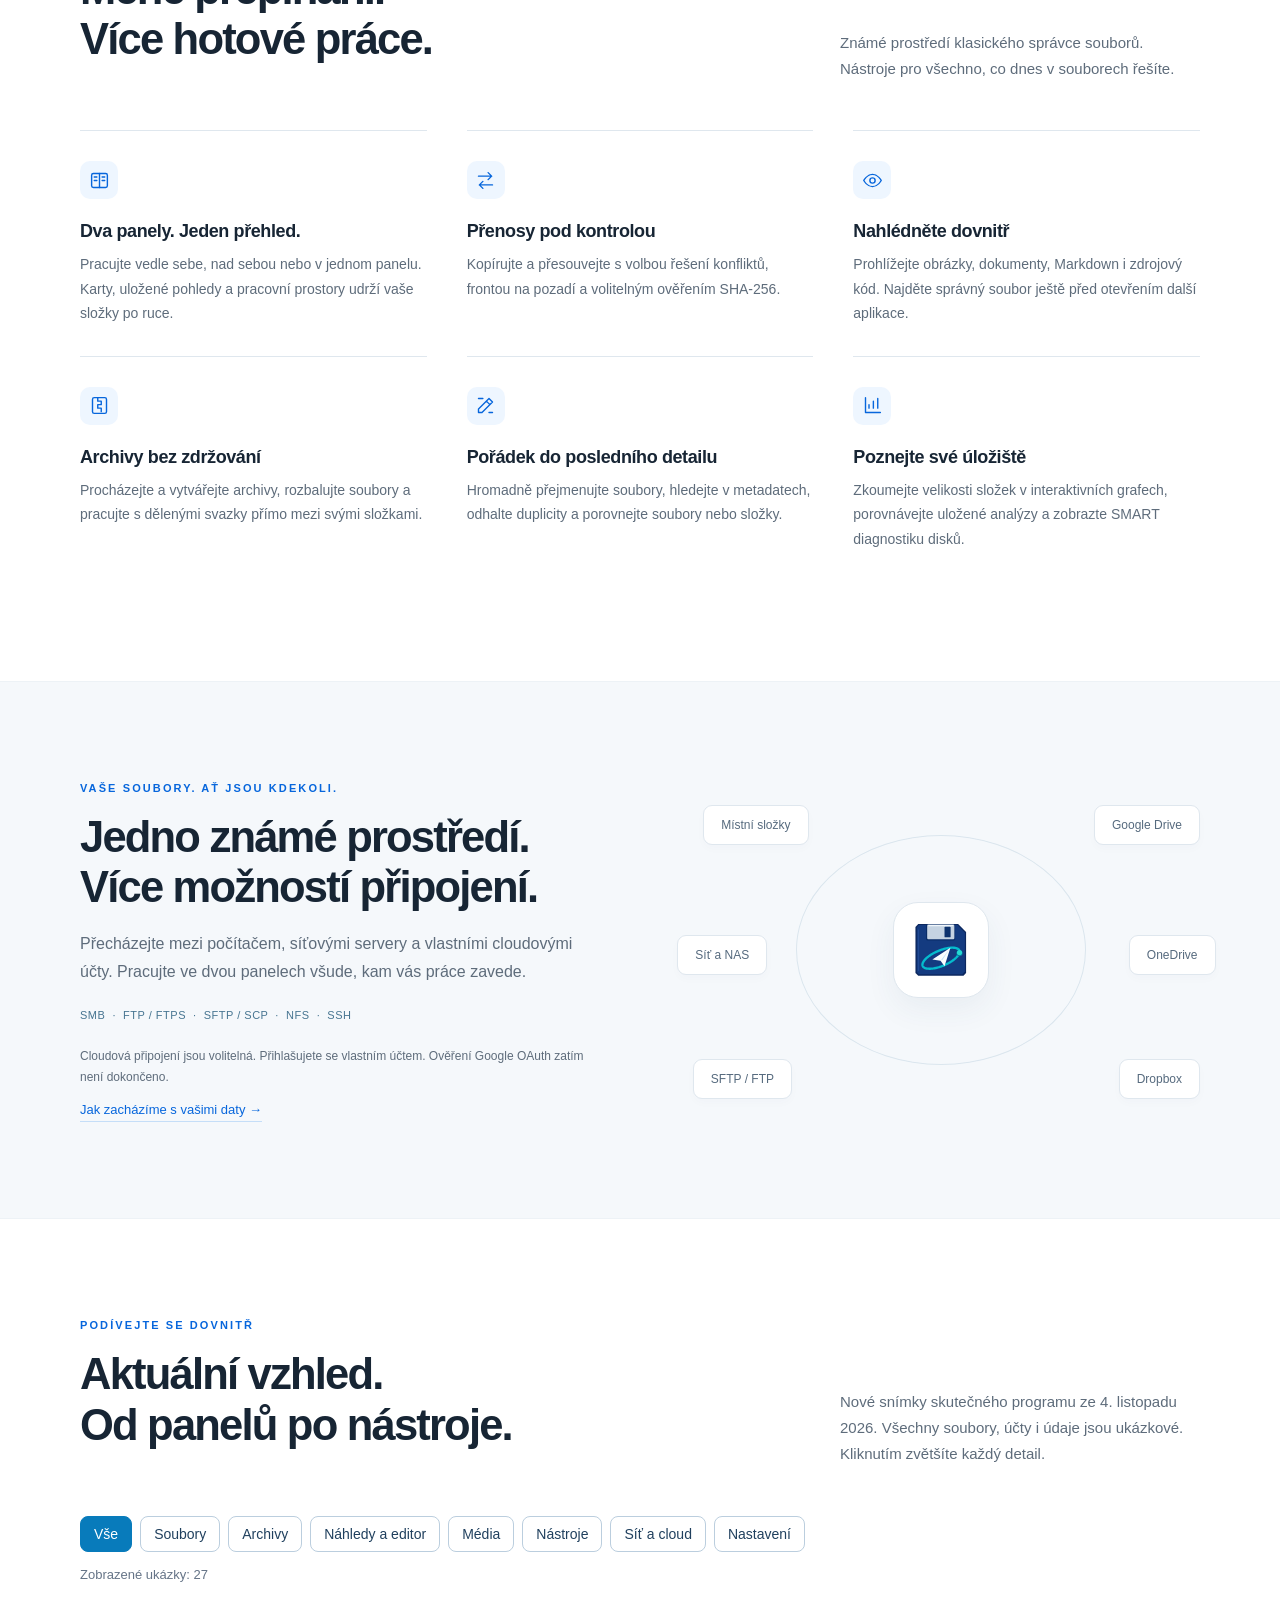
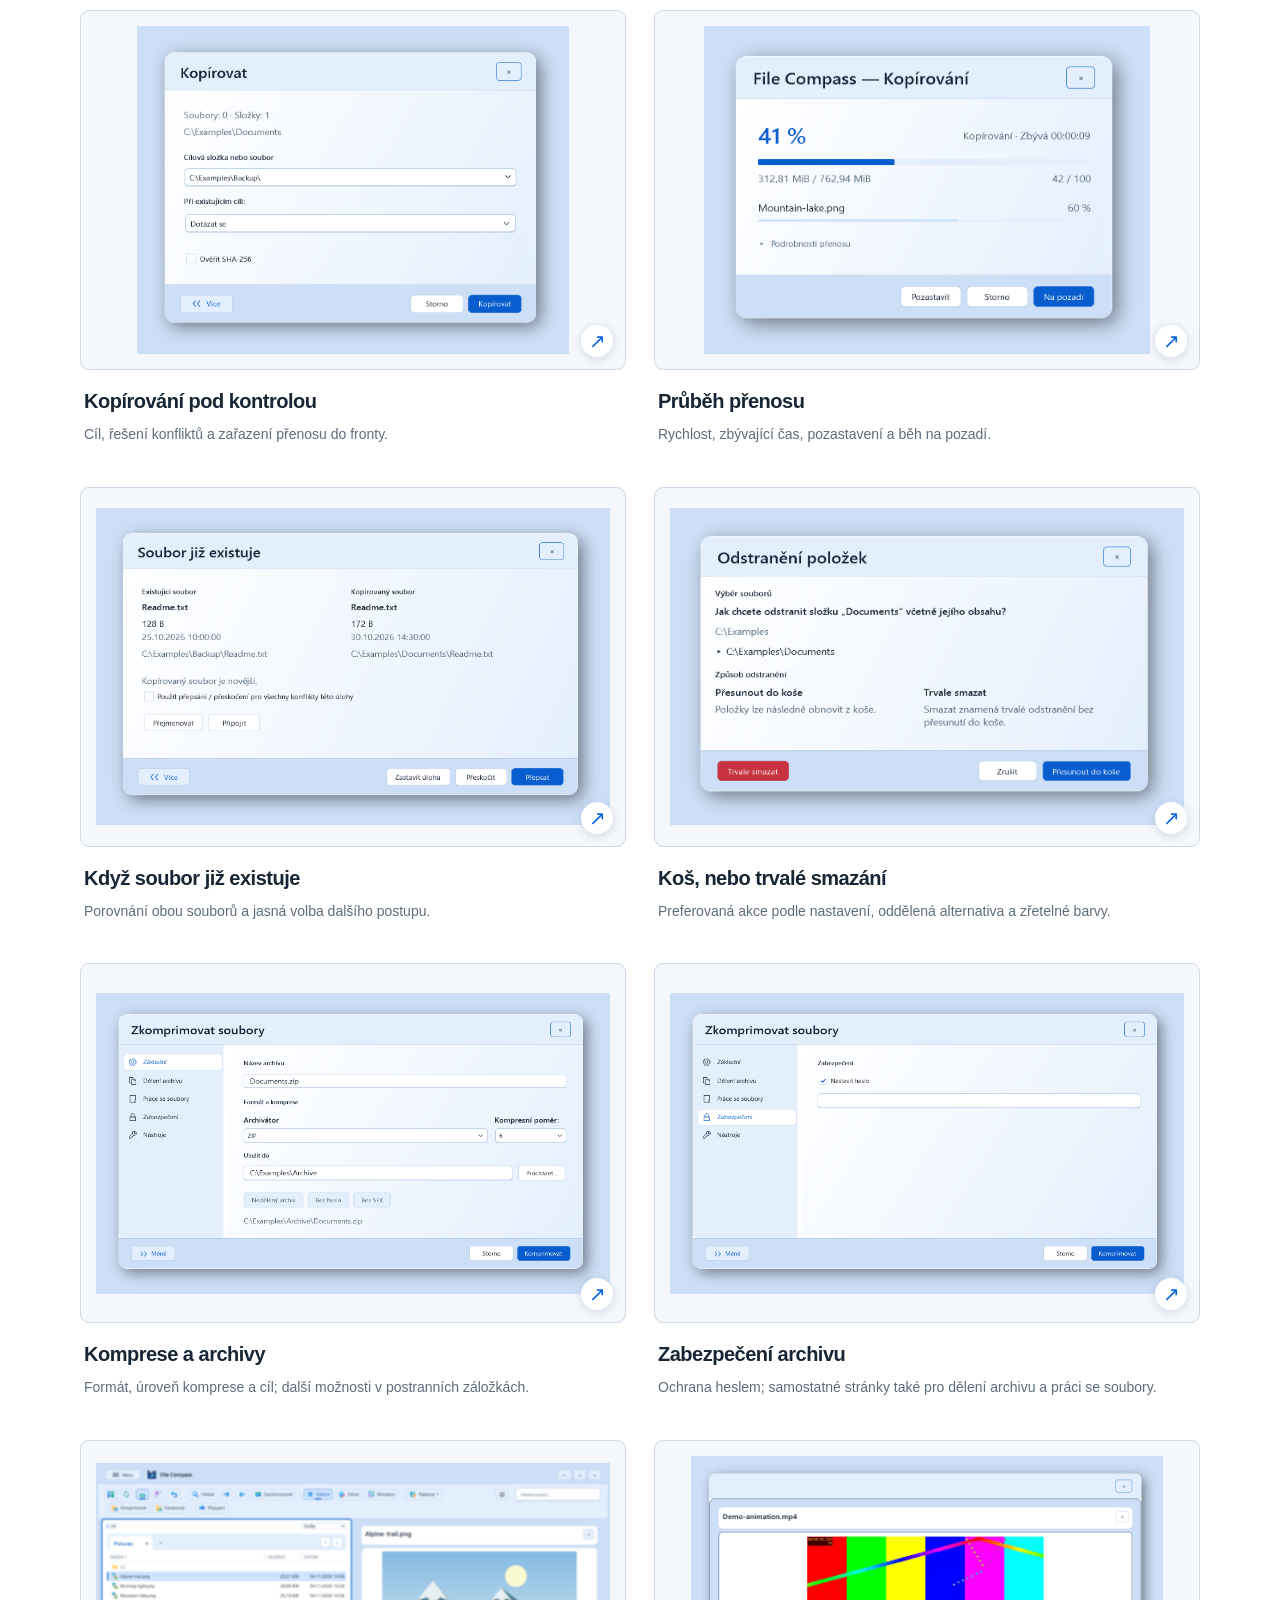
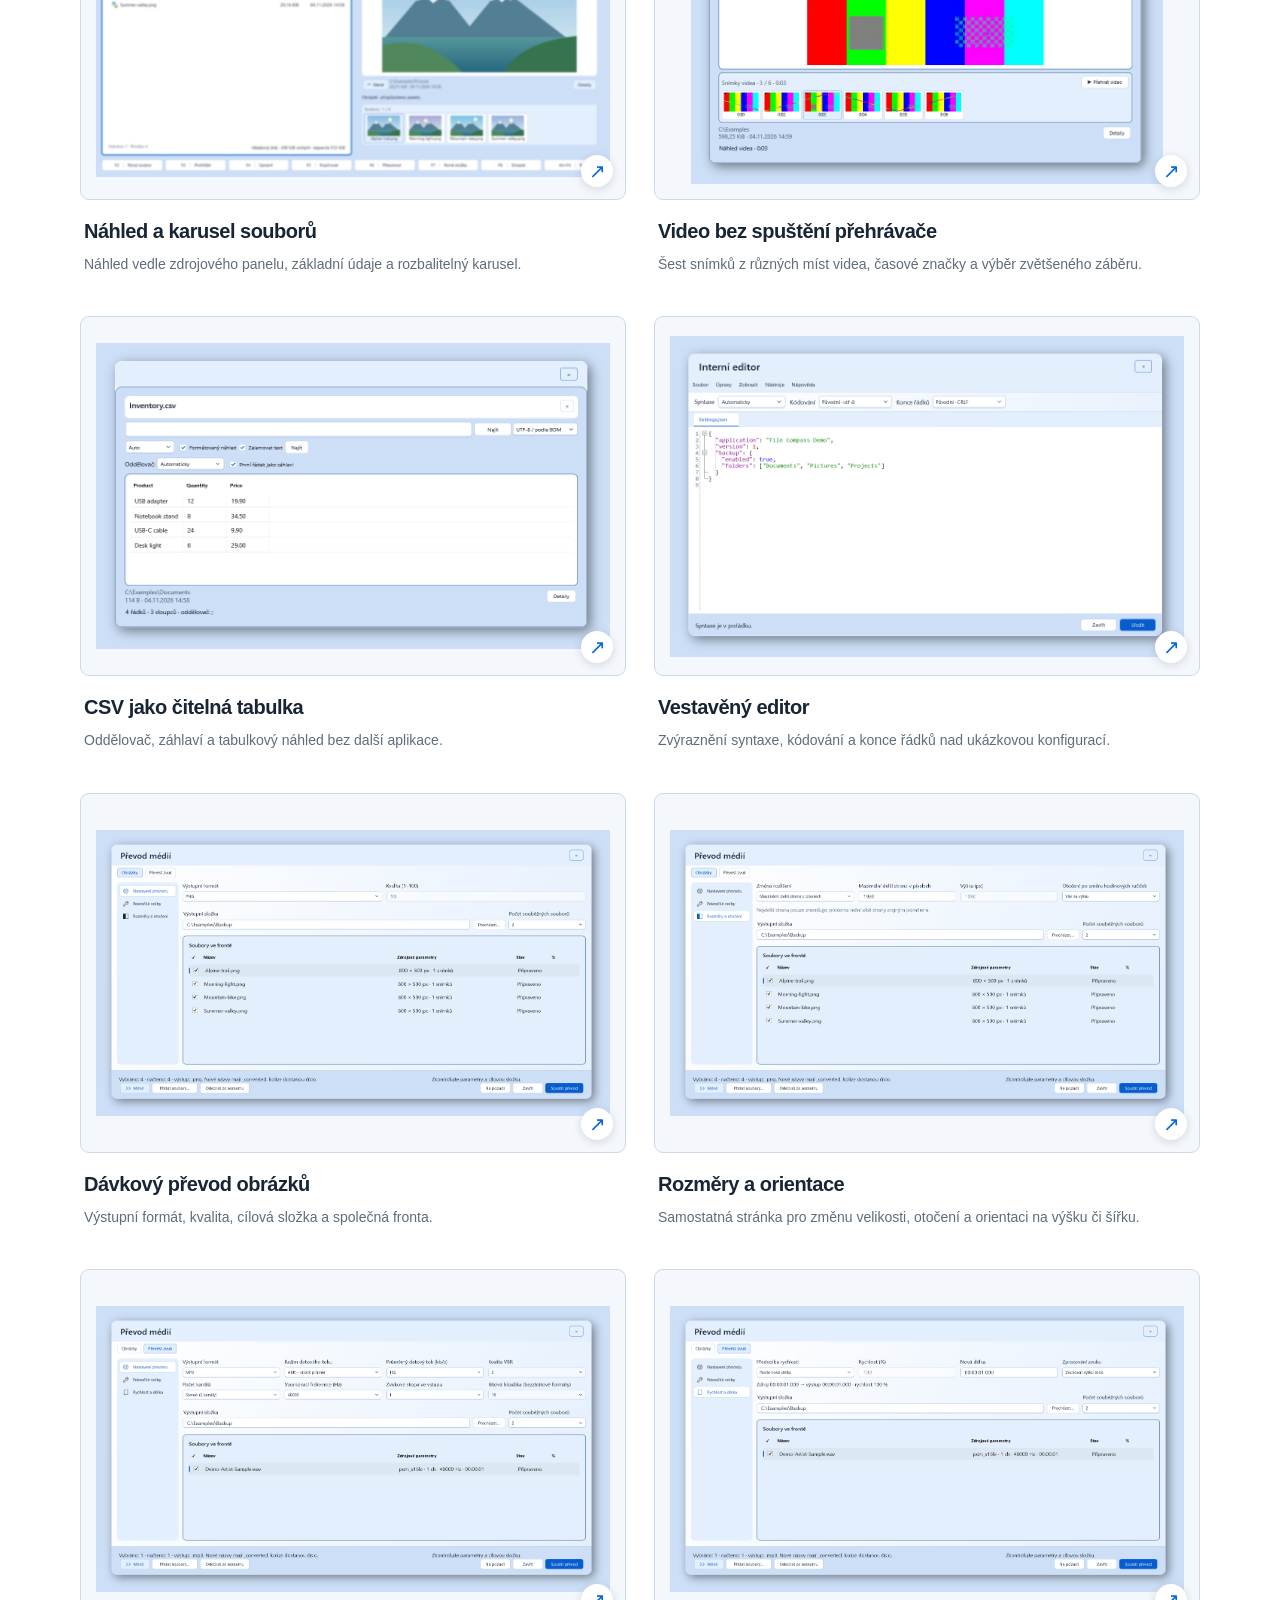
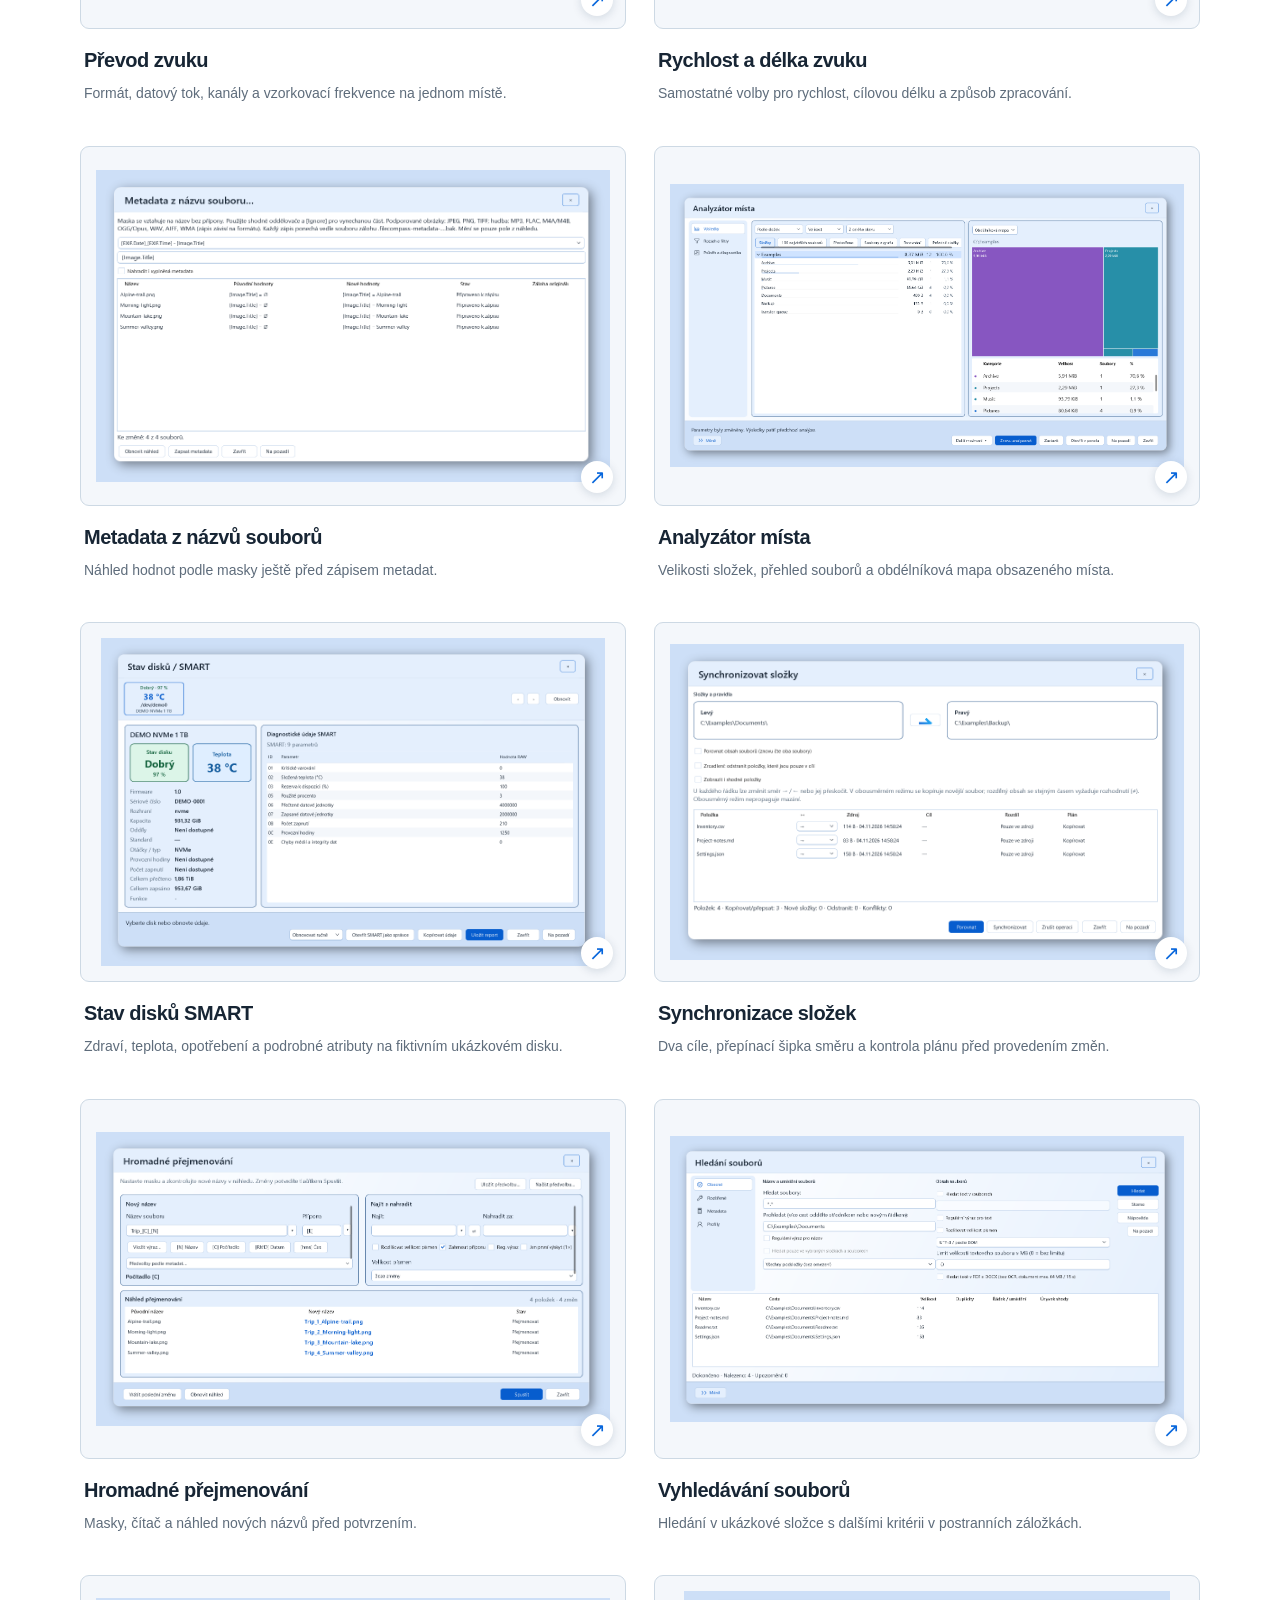
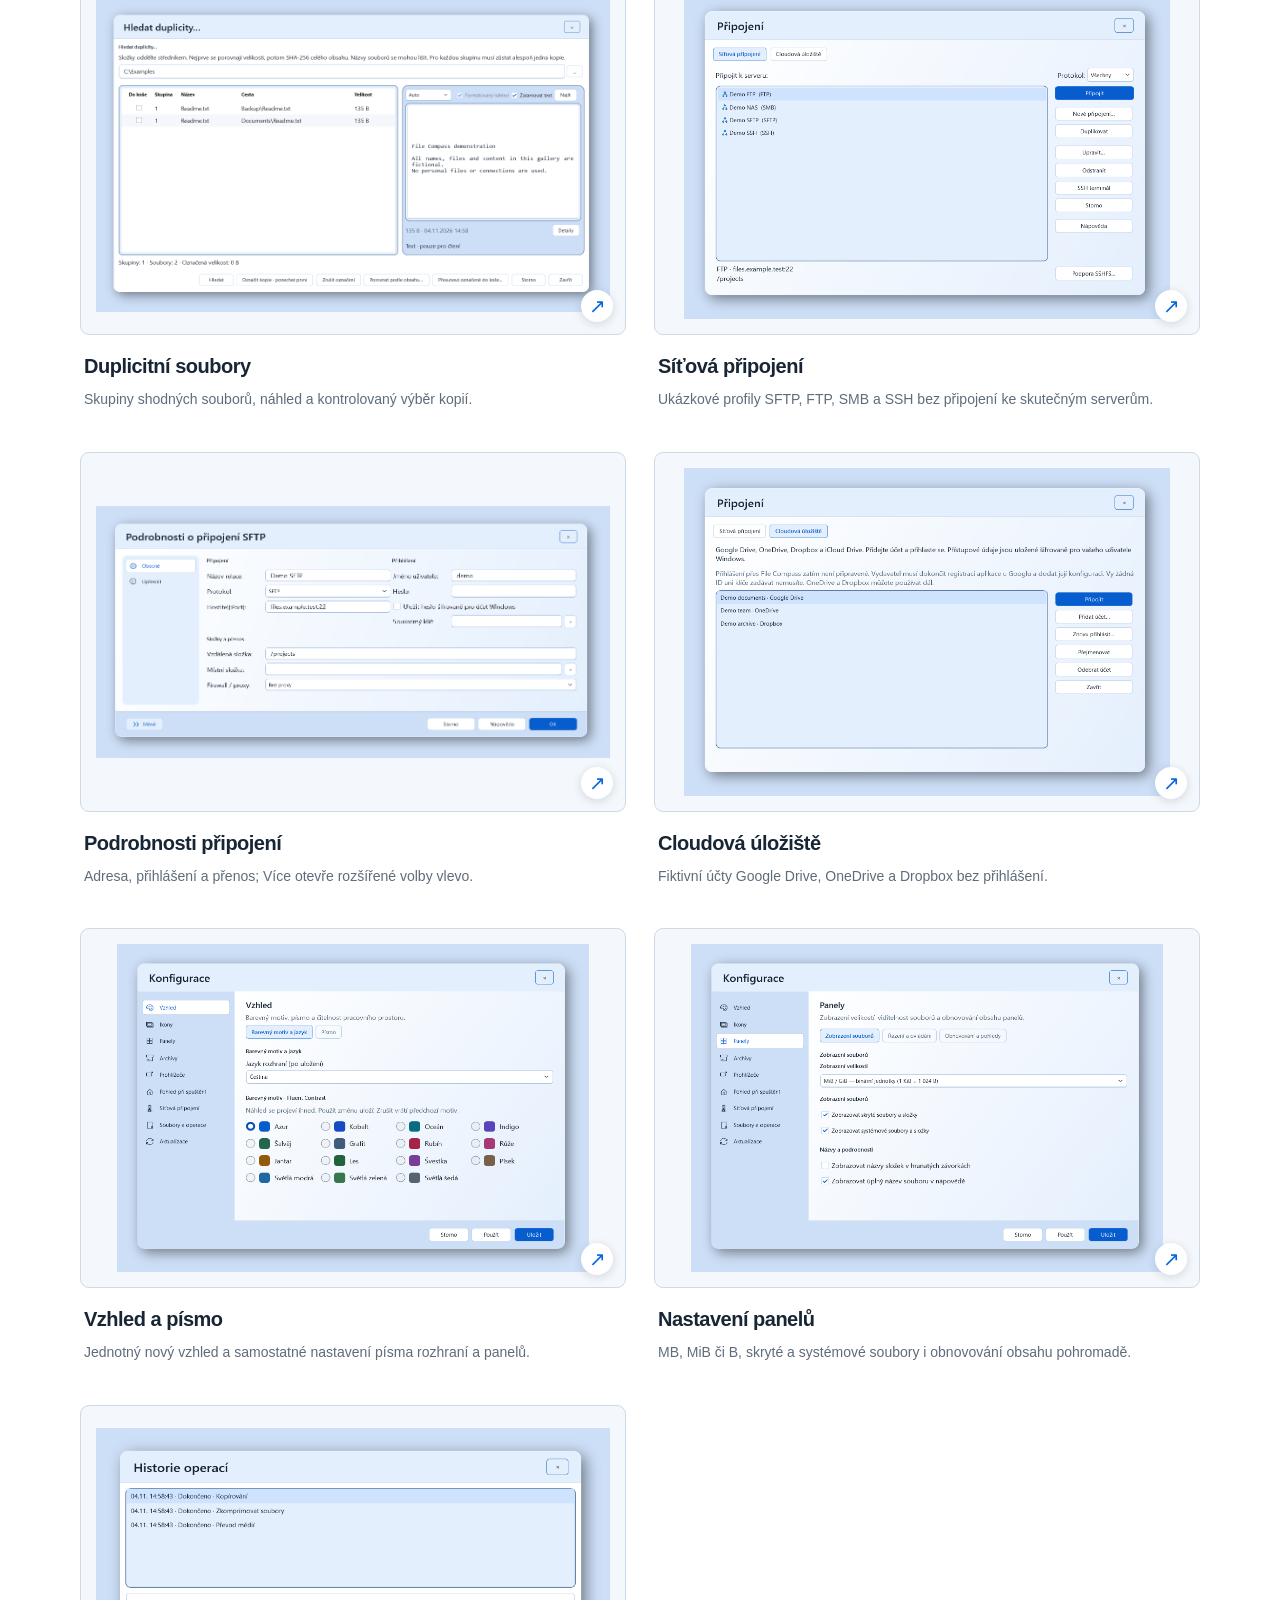
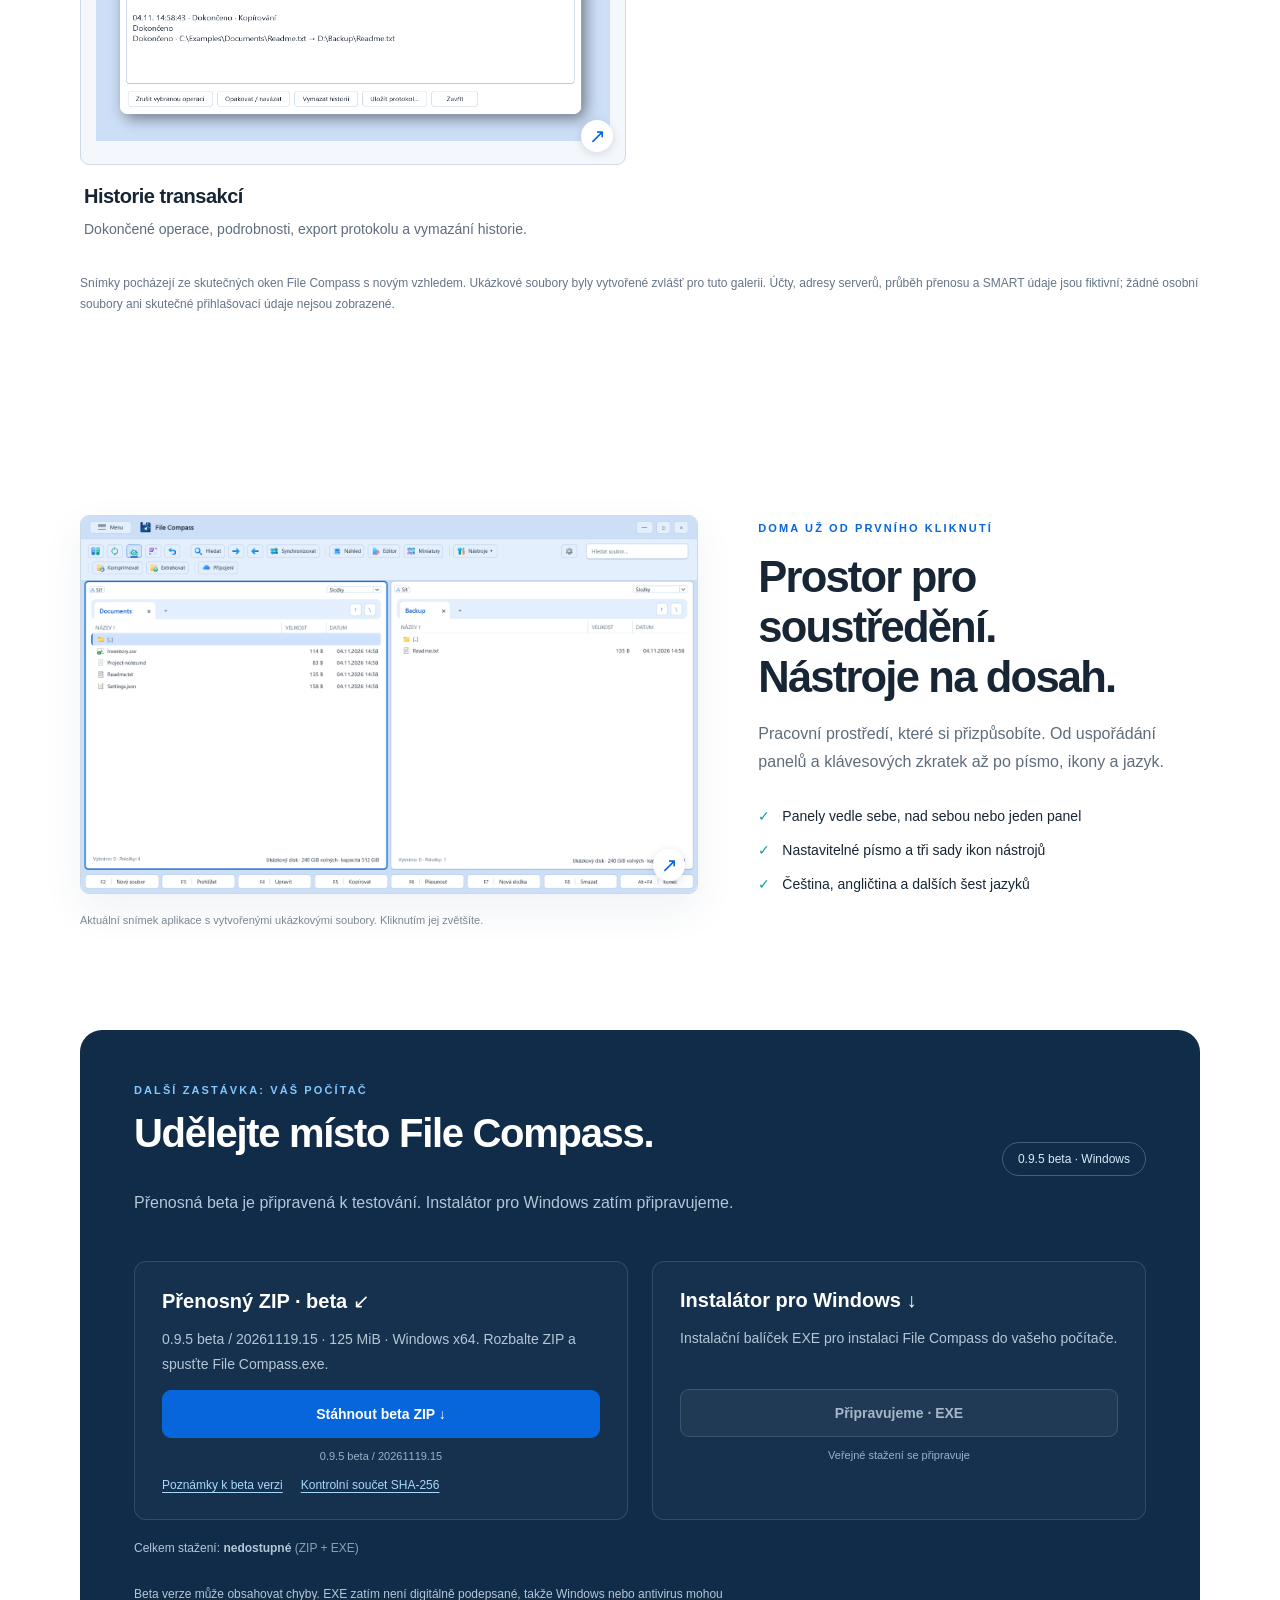
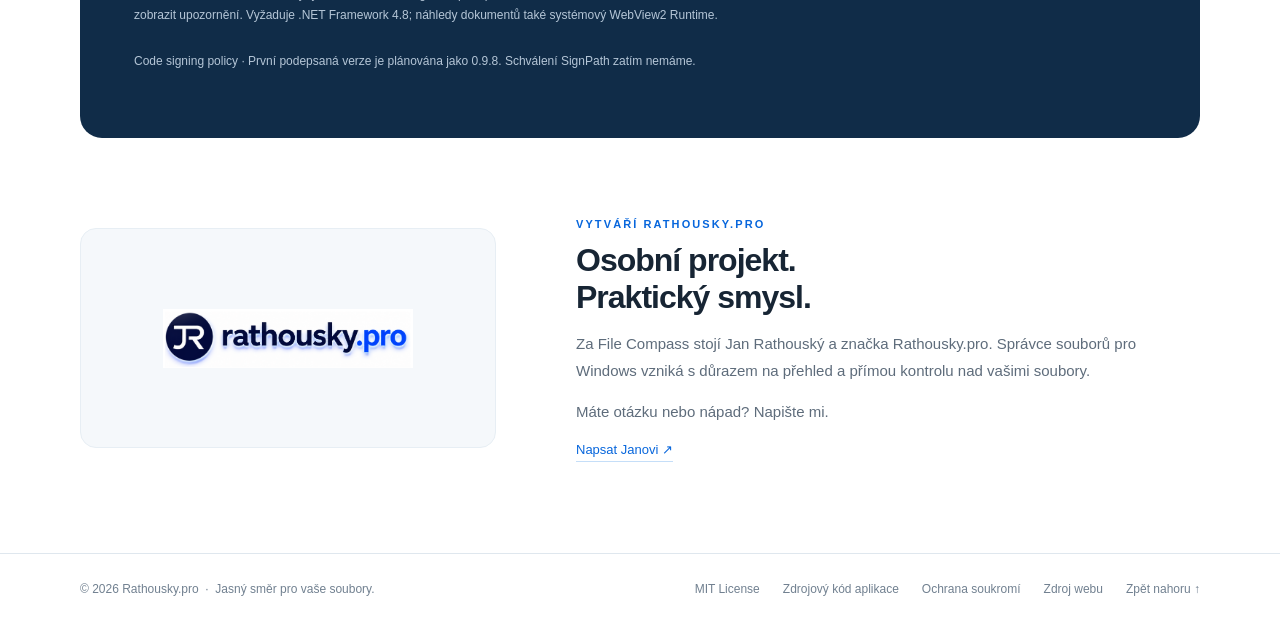
==== commit acf36407: "Update download to build 20261119.15" ====
--- a/cs.html
+++ b/cs.html
@@ -6,6 +6,6 @@
 <section class="section storage" id="storage"><div class="wrap split"><div><div class="eyebrow">Vaše soubory. Ať jsou kdekoli.</div><h2>Jedno známé prostředí.<br>Více možností připojení.</h2><p class="section-intro">Přecházejte mezi počítačem, síťovými servery a vlastními cloudovými účty. Pracujte ve dvou panelech všude, kam vás práce zavede.</p><div class="protocols">SMB &nbsp;·&nbsp; FTP / FTPS &nbsp;·&nbsp; SFTP / SCP &nbsp;·&nbsp; NFS &nbsp;·&nbsp; SSH</div><p class="privacy-note">Cloudová připojení jsou volitelná. Přihlašujete se vlastním účtem. Ověření Google OAuth zatím není dokončeno.</p><a class="text-link" href="privacy-cs.html">Jak zacházíme s vašimi daty →</a></div><div class="storage-diagram"><div class="orbit" aria-hidden="true"></div><div class="hub"><img src="assets/floppy-orbit.svg" width="60" height="60" alt="File Compass"></div><span class="endpoint ep1">Místní složky</span><span class="endpoint ep2">Google Drive</span><span class="endpoint ep3">Síť a NAS</span><span class="endpoint ep4">OneDrive</span><span class="endpoint ep5">SFTP / FTP</span><span class="endpoint ep6">Dropbox</span></div></div></section>
 <section class="section wrap" id="gallery"><div class="section-head"><div><div class="eyebrow">Podívejte se dovnitř</div><h2>Aktuální vzhled.<br>Od panelů po nástroje.</h2></div><p>Nové snímky skutečného programu ze 4. listopadu 2026. Všechny soubory, účty i údaje jsou ukázkové. Kliknutím zvětšíte každý detail.</p></div><div class="gallery-filters" hidden role="group" aria-label="Filtrovat funkce"><button type="button" data-gallery-filter="all" aria-pressed="true">Vše</button><button type="button" data-gallery-filter="files" aria-pressed="false">Soubory</button><button type="button" data-gallery-filter="archives" aria-pressed="false">Archivy</button><button type="button" data-gallery-filter="previews" aria-pressed="false">Náhledy a editor</button><button type="button" data-gallery-filter="media" aria-pressed="false">Média</button><button type="button" data-gallery-filter="tools" aria-pressed="false">Nástroje</button><button type="button" data-gallery-filter="network" aria-pressed="false">Síť a cloud</button><button type="button" data-gallery-filter="settings" aria-pressed="false">Nastavení</button></div><p class="gallery-result" aria-live="polite" data-gallery-count data-label="Zobrazené ukázky">Zobrazené ukázky: 27</p><div class="screenshot-grid"><figure class="gallery-card" data-gallery-group="files"><a class="screenshot-link" href="assets/screenshots/cs-copy.png" data-lightbox aria-label="Zvětšit: Kopírování pod kontrolou"><img src="assets/screenshots/cs-copy.png" width="591" height="448" loading="lazy" decoding="async" alt="Kopírování pod kontrolou"><span class="zoom-hint" aria-hidden="true">↗</span></a><figcaption><h3>Kopírování pod kontrolou</h3><p>Cíl, řešení konfliktů a zařazení přenosu do fronty.</p></figcaption></figure><figure class="gallery-card" data-gallery-group="files"><a class="screenshot-link" href="assets/screenshots/cs-copy-progress.png" data-lightbox aria-label="Zvětšit: Průběh přenosu"><img src="assets/screenshots/cs-copy-progress.png" width="520" height="382" loading="lazy" decoding="async" alt="Průběh přenosu"><span class="zoom-hint" aria-hidden="true">↗</span></a><figcaption><h3>Průběh přenosu</h3><p>Rychlost, zbývající čas, pozastavení a běh na pozadí.</p></figcaption></figure><figure class="gallery-card" data-gallery-group="files"><a class="screenshot-link" href="assets/screenshots/cs-conflict.png" data-lightbox aria-label="Zvětšit: Když soubor již existuje"><img src="assets/screenshots/cs-conflict.png" width="740" height="456" loading="lazy" decoding="async" alt="Když soubor již existuje"><span class="zoom-hint" aria-hidden="true">↗</span></a><figcaption><h3>Když soubor již existuje</h3><p>Porovnání obou souborů a jasná volba dalšího postupu.</p></figcaption></figure><figure class="gallery-card" data-gallery-group="files"><a class="screenshot-link" href="assets/screenshots/cs-delete.png" data-lightbox aria-label="Zvětšit: Koš, nebo trvalé smazání"><img src="assets/screenshots/cs-delete.png" width="640" height="395" loading="lazy" decoding="async" alt="Koš, nebo trvalé smazání"><span class="zoom-hint" aria-hidden="true">↗</span></a><figcaption><h3>Koš, nebo trvalé smazání</h3><p>Preferovaná akce podle nastavení, oddělená alternativa a zřetelné barvy.</p></figcaption></figure><figure class="gallery-card" data-gallery-group="archives"><a class="screenshot-link" href="assets/screenshots/cs-compression.png" data-lightbox aria-label="Zvětšit: Komprese a archivy"><img src="assets/screenshots/cs-compression.png" width="895" height="525" loading="lazy" decoding="async" alt="Komprese a archivy"><span class="zoom-hint" aria-hidden="true">↗</span></a><figcaption><h3>Komprese a archivy</h3><p>Formát, úroveň komprese a cíl; další možnosti v postranních záložkách.</p></figcaption></figure><figure class="gallery-card" data-gallery-group="archives"><a class="screenshot-link" href="assets/screenshots/cs-compression-security.png" data-lightbox aria-label="Zvětšit: Zabezpečení archivu"><img src="assets/screenshots/cs-compression-security.png" width="895" height="525" loading="lazy" decoding="async" alt="Zabezpečení archivu"><span class="zoom-hint" aria-hidden="true">↗</span></a><figcaption><h3>Zabezpečení archivu</h3><p>Ochrana heslem; samostatné stránky také pro dělení archivu a práci se soubory.</p></figcaption></figure><figure class="gallery-card" data-gallery-group="previews"><a class="screenshot-link" href="assets/screenshots/cs-preview.png" data-lightbox aria-label="Zvětšit: Náhled a karusel souborů"><img src="assets/screenshots/cs-preview.png" width="1440" height="880" loading="lazy" decoding="async" alt="Náhled a karusel souborů"><span class="zoom-hint" aria-hidden="true">↗</span></a><figcaption><h3>Náhled a karusel souborů</h3><p>Náhled vedle zdrojového panelu, základní údaje a rozbalitelný karusel.</p></figcaption></figure><figure class="gallery-card" data-gallery-group="previews"><a class="screenshot-link" href="assets/screenshots/cs-video-preview.png" data-lightbox aria-label="Zvětšit: Video bez spuštění přehrávače"><img src="assets/screenshots/cs-video-preview.png" width="1048" height="728" loading="lazy" decoding="async" alt="Video bez spuštění přehrávače"><span class="zoom-hint" aria-hidden="true">↗</span></a><figcaption><h3>Video bez spuštění přehrávače</h3><p>Šest snímků z různých míst videa, časové značky a výběr zvětšeného záběru.</p></figcaption></figure><figure class="gallery-card" data-gallery-group="previews"><a class="screenshot-link" href="assets/screenshots/cs-csv.png" data-lightbox aria-label="Zvětšit: CSV jako čitelná tabulka"><img src="assets/screenshots/cs-csv.png" width="1088" height="648" loading="lazy" decoding="async" alt="CSV jako čitelná tabulka"><span class="zoom-hint" aria-hidden="true">↗</span></a><figcaption><h3>CSV jako čitelná tabulka</h3><p>Oddělovač, záhlaví a tabulkový náhled bez další aplikace.</p></figcaption></figure><figure class="gallery-card" data-gallery-group="previews"><a class="screenshot-link" href="assets/screenshots/cs-editor.png" data-lightbox aria-label="Zvětšit: Vestavěný editor"><img src="assets/screenshots/cs-editor.png" width="1120" height="700" loading="lazy" decoding="async" alt="Vestavěný editor"><span class="zoom-hint" aria-hidden="true">↗</span></a><figcaption><h3>Vestavěný editor</h3><p>Zvýraznění syntaxe, kódování a konce řádků nad ukázkovou konfigurací.</p></figcaption></figure><figure class="gallery-card" data-gallery-group="media"><a class="screenshot-link" href="assets/screenshots/cs-images.png" data-lightbox aria-label="Zvětšit: Dávkový převod obrázků"><img src="assets/screenshots/cs-images.png" width="1365" height="760" loading="lazy" decoding="async" alt="Dávkový převod obrázků"><span class="zoom-hint" aria-hidden="true">↗</span></a><figcaption><h3>Dávkový převod obrázků</h3><p>Výstupní formát, kvalita, cílová složka a společná fronta.</p></figcaption></figure><figure class="gallery-card" data-gallery-group="media"><a class="screenshot-link" href="assets/screenshots/cs-image-geometry.png" data-lightbox aria-label="Zvětšit: Rozměry a orientace"><img src="assets/screenshots/cs-image-geometry.png" width="1365" height="760" loading="lazy" decoding="async" alt="Rozměry a orientace"><span class="zoom-hint" aria-hidden="true">↗</span></a><figcaption><h3>Rozměry a orientace</h3><p>Samostatná stránka pro změnu velikosti, otočení a orientaci na výšku či šířku.</p></figcaption></figure><figure class="gallery-card" data-gallery-group="media"><a class="screenshot-link" href="assets/screenshots/cs-audio.png" data-lightbox aria-label="Zvětšit: Převod zvuku"><img src="assets/screenshots/cs-audio.png" width="1365" height="760" loading="lazy" decoding="async" alt="Převod zvuku"><span class="zoom-hint" aria-hidden="true">↗</span></a><figcaption><h3>Převod zvuku</h3><p>Formát, datový tok, kanály a vzorkovací frekvence na jednom místě.</p></figcaption></figure><figure class="gallery-card" data-gallery-group="media"><a class="screenshot-link" href="assets/screenshots/cs-audio-speed.png" data-lightbox aria-label="Zvětšit: Rychlost a délka zvuku"><img src="assets/screenshots/cs-audio-speed.png" width="1365" height="760" loading="lazy" decoding="async" alt="Rychlost a délka zvuku"><span class="zoom-hint" aria-hidden="true">↗</span></a><figcaption><h3>Rychlost a délka zvuku</h3><p>Samostatné volby pro rychlost, cílovou délku a způsob zpracování.</p></figcaption></figure><figure class="gallery-card" data-gallery-group="media"><a class="screenshot-link" href="assets/screenshots/cs-metadata.png" data-lightbox aria-label="Zvětšit: Metadata z názvů souborů"><img src="assets/screenshots/cs-metadata.png" width="1140" height="691" loading="lazy" decoding="async" alt="Metadata z názvů souborů"><span class="zoom-hint" aria-hidden="true">↗</span></a><figcaption><h3>Metadata z názvů souborů</h3><p>Náhled hodnot podle masky ještě před zápisem metadat.</p></figcaption></figure><figure class="gallery-card" data-gallery-group="tools"><a class="screenshot-link" href="assets/screenshots/cs-analyzer.png" data-lightbox aria-label="Zvětšit: Analyzátor místa"><img src="assets/screenshots/cs-analyzer.png" width="1435" height="791" loading="lazy" decoding="async" alt="Analyzátor místa"><span class="zoom-hint" aria-hidden="true">↗</span></a><figcaption><h3>Analyzátor místa</h3><p>Velikosti složek, přehled souborů a obdélníková mapa obsazeného místa.</p></figcaption></figure><figure class="gallery-card" data-gallery-group="tools"><a class="screenshot-link" href="assets/screenshots/cs-smart.png" data-lightbox aria-label="Zvětšit: Stav disků SMART"><img src="assets/screenshots/cs-smart.png" width="1200" height="780" loading="lazy" decoding="async" alt="Stav disků SMART"><span class="zoom-hint" aria-hidden="true">↗</span></a><figcaption><h3>Stav disků SMART</h3><p>Zdraví, teplota, opotřebení a podrobné atributy na fiktivním ukázkovém disku.</p></figcaption></figure><figure class="gallery-card" data-gallery-group="tools"><a class="screenshot-link" href="assets/screenshots/cs-sync.png" data-lightbox aria-label="Zvětšit: Synchronizace složek"><img src="assets/screenshots/cs-sync.png" width="1140" height="700" loading="lazy" decoding="async" alt="Synchronizace složek"><span class="zoom-hint" aria-hidden="true">↗</span></a><figcaption><h3>Synchronizace složek</h3><p>Dva cíle, přepínací šipka směru a kontrola plánu před provedením změn.</p></figcaption></figure><figure class="gallery-card" data-gallery-group="tools"><a class="screenshot-link" href="assets/screenshots/cs-rename.png" data-lightbox aria-label="Zvětšit: Hromadné přejmenování"><img src="assets/screenshots/cs-rename.png" width="1191" height="680" loading="lazy" decoding="async" alt="Hromadné přejmenování"><span class="zoom-hint" aria-hidden="true">↗</span></a><figcaption><h3>Hromadné přejmenování</h3><p>Masky, čítač a náhled nových názvů před potvrzením.</p></figcaption></figure><figure class="gallery-card" data-gallery-group="tools"><a class="screenshot-link" href="assets/screenshots/cs-search.png" data-lightbox aria-label="Zvětšit: Vyhledávání souborů"><img src="assets/screenshots/cs-search.png" width="1295" height="720" loading="lazy" decoding="async" alt="Vyhledávání souborů"><span class="zoom-hint" aria-hidden="true">↗</span></a><figcaption><h3>Vyhledávání souborů</h3><p>Hledání v ukázkové složce s dalšími kritérii v postranních záložkách.</p></figcaption></figure><figure class="gallery-card" data-gallery-group="tools"><a class="screenshot-link" href="assets/screenshots/cs-duplicates.png" data-lightbox aria-label="Zvětšit: Duplicitní soubory"><img src="assets/screenshots/cs-duplicates.png" width="1180" height="720" loading="lazy" decoding="async" alt="Duplicitní soubory"><span class="zoom-hint" aria-hidden="true">↗</span></a><figcaption><h3>Duplicitní soubory</h3><p>Skupiny shodných souborů, náhled a kontrolovaný výběr kopií.</p></figcaption></figure><figure class="gallery-card" data-gallery-group="network"><a class="screenshot-link" href="assets/screenshots/cs-connections.png" data-lightbox aria-label="Zvětšit: Síťová připojení"><img src="assets/screenshots/cs-connections.png" width="920" height="620" loading="lazy" decoding="async" alt="Síťová připojení"><span class="zoom-hint" aria-hidden="true">↗</span></a><figcaption><h3>Síťová připojení</h3><p>Ukázkové profily SFTP, FTP, SMB a SSH bez připojení ke skutečným serverům.</p></figcaption></figure><figure class="gallery-card" data-gallery-group="network"><a class="screenshot-link" href="assets/screenshots/cs-connection-profile.png" data-lightbox aria-label="Zvětšit: Podrobnosti připojení"><img src="assets/screenshots/cs-connection-profile.png" width="1075" height="527" loading="lazy" decoding="async" alt="Podrobnosti připojení"><span class="zoom-hint" aria-hidden="true">↗</span></a><figcaption><h3>Podrobnosti připojení</h3><p>Adresa, přihlášení a přenos; Více otevře rozšířené volby vlevo.</p></figcaption></figure><figure class="gallery-card" data-gallery-group="network"><a class="screenshot-link" href="assets/screenshots/cs-cloud.png" data-lightbox aria-label="Zvětšit: Cloudová úložiště"><img src="assets/screenshots/cs-cloud.png" width="920" height="620" loading="lazy" decoding="async" alt="Cloudová úložiště"><span class="zoom-hint" aria-hidden="true">↗</span></a><figcaption><h3>Cloudová úložiště</h3><p>Fiktivní účty Google Drive, OneDrive a Dropbox bez přihlášení.</p></figcaption></figure><figure class="gallery-card" data-gallery-group="settings"><a class="screenshot-link" href="assets/screenshots/cs-settings.png" data-lightbox aria-label="Zvětšit: Vzhled a písmo"><img src="assets/screenshots/cs-settings.png" width="920" height="640" loading="lazy" decoding="async" alt="Vzhled a písmo"><span class="zoom-hint" aria-hidden="true">↗</span></a><figcaption><h3>Vzhled a písmo</h3><p>Jednotný nový vzhled a samostatné nastavení písma rozhraní a panelů.</p></figcaption></figure><figure class="gallery-card" data-gallery-group="settings"><a class="screenshot-link" href="assets/screenshots/cs-panel-settings.png" data-lightbox aria-label="Zvětšit: Nastavení panelů"><img src="assets/screenshots/cs-panel-settings.png" width="920" height="640" loading="lazy" decoding="async" alt="Nastavení panelů"><span class="zoom-hint" aria-hidden="true">↗</span></a><figcaption><h3>Nastavení panelů</h3><p>MB, MiB či B, skryté a systémové soubory i obnovování obsahu pohromadě.</p></figcaption></figure><figure class="gallery-card" data-gallery-group="files"><a class="screenshot-link" href="assets/screenshots/cs-history.png" data-lightbox aria-label="Zvětšit: Historie transakcí"><img src="assets/screenshots/cs-history.png" width="840" height="511" loading="lazy" decoding="async" alt="Historie transakcí"><span class="zoom-hint" aria-hidden="true">↗</span></a><figcaption><h3>Historie transakcí</h3><p>Dokončené operace, podrobnosti, export protokolu a vymazání historie.</p></figcaption></figure></div><p class="gallery-note">Snímky pocházejí ze skutečných oken File Compass s novým vzhledem. Ukázkové soubory byly vytvořené zvlášť pro tuto galerii. Účty, adresy serverů, průběh přenosu a SMART údaje jsou fiktivní; žádné osobní soubory ani skutečné přihlašovací údaje nejsou zobrazené.</p></section><dialog class="image-dialog" aria-label="Zvětšený snímek programu"><form method="dialog"><button class="button" aria-label="Zavřít náhled">Zavřít ×</button></form><img alt=""><p></p></dialog>
 <section class="section wrap showcase"><div class="screenshot-block"><a class="screenshot-link" href="assets/screenshots/cs-panels.png" data-lightbox aria-label="Zvětšit: File Compass se dvěma panely, nástrojovou lištou a klávesovými zkratkami, s ukázkovými soubory."><img src="assets/screenshots/cs-panels.png" width="1440" height="880" loading="lazy" decoding="async" alt="File Compass se dvěma panely, nástrojovou lištou a klávesovými zkratkami, s ukázkovými soubory."><span class="zoom-hint" aria-hidden="true">↗</span></a><p class="caption">Aktuální snímek aplikace s vytvořenými ukázkovými soubory. Kliknutím jej zvětšíte.</p></div><div><div class="eyebrow">Doma už od prvního kliknutí</div><h2>Prostor pro soustředění.<br>Nástroje na dosah.</h2><p>Pracovní prostředí, které si přizpůsobíte. Od uspořádání panelů a klávesových zkratek až po písmo, ikony a jazyk.</p><ul class="checklist"><li>Panely vedle sebe, nad sebou nebo jeden panel</li><li>Nastavitelné písmo a tři sady ikon nástrojů</li><li>Čeština, angličtina a dalších šest jazyků</li></ul></div></section>
-<section class="wrap" id="download"><div class="download"><div class="download-top"><div><div class="eyebrow">Další zastávka: váš počítač</div><h2>Udělejte místo File Compass.</h2><p>Přenosná beta je připravená k testování. Instalátor pro Windows zatím připravujeme.</p></div><span class="release-badge">0.9.5 beta · Windows</span></div><div class="download-options"><article class="download-option"><h3>Přenosný ZIP · beta <span aria-hidden="true">↙</span></h3><p>0.9.5 beta / 20261119.04 · 124 MiB · Windows x64. Rozbalte ZIP a spusťte File Compass.exe.</p><a class="button primary" data-download="zip" href="https://github.com/rathousky-pro/file-compass-web/releases/download/v0.9.5-beta-build.20261119.04/FileCompass-win-x64.zip">Stáhnout beta ZIP ↓</a><span class="availability" data-status="zip">0.9.5 beta / 20261119.04</span><div class="release-links"><a href="https://github.com/rathousky-pro/file-compass-web/releases/tag/v0.9.5-beta-build.20261119.04">Poznámky k beta verzi</a><a href="https://github.com/rathousky-pro/file-compass-web/releases/download/v0.9.5-beta-build.20261119.04/FileCompass-win-x64.zip.sha256">Kontrolní součet SHA-256</a></div></article><article class="download-option"><h3>Instalátor pro Windows <span aria-hidden="true">↓</span></h3><p>Instalační balíček EXE pro instalaci File Compass do vašeho počítače.</p><button class="button" disabled data-download="exe">Připravujeme · EXE</button><span class="availability" data-status="exe">Veřejné stažení se připravuje</span></article></div><p class="download-count" data-download-count aria-live="polite">Celkem stažení: <span data-download-total>…</span> <span class="download-count-formats">(ZIP + EXE)</span></p><p class="privacy-note">Beta verze může obsahovat chyby. EXE zatím není digitálně podepsané, takže Windows nebo antivirus mohou zobrazit upozornění. Vyžaduje .NET Framework 4.8; náhledy dokumentů také systémový WebView2 Runtime.</p><p class="privacy-note"><a href="https://github.com/rathousky-pro/file-compass/blob/main/docs/CODE-SIGNING.md">Code signing policy</a> · První podepsaná verze je plánována jako 0.9.8. Schválení SignPath zatím nemáme.</p></div></section>
+<section class="wrap" id="download"><div class="download"><div class="download-top"><div><div class="eyebrow">Další zastávka: váš počítač</div><h2>Udělejte místo File Compass.</h2><p>Přenosná beta je připravená k testování. Instalátor pro Windows zatím připravujeme.</p></div><span class="release-badge">0.9.5 beta · Windows</span></div><div class="download-options"><article class="download-option"><h3>Přenosný ZIP · beta <span aria-hidden="true">↙</span></h3><p>0.9.5 beta / 20261119.15 · 125 MiB · Windows x64. Rozbalte ZIP a spusťte File Compass.exe.</p><a class="button primary" data-download="zip" href="https://github.com/rathousky-pro/file-compass-web/releases/download/v0.9.5-beta-build.20261119.15/FileCompass-win-x64.zip">Stáhnout beta ZIP ↓</a><span class="availability" data-status="zip">0.9.5 beta / 20261119.15</span><div class="release-links"><a href="https://github.com/rathousky-pro/file-compass-web/releases/tag/v0.9.5-beta-build.20261119.15">Poznámky k beta verzi</a><a href="https://github.com/rathousky-pro/file-compass-web/releases/download/v0.9.5-beta-build.20261119.15/FileCompass-win-x64.zip.sha256">Kontrolní součet SHA-256</a></div></article><article class="download-option"><h3>Instalátor pro Windows <span aria-hidden="true">↓</span></h3><p>Instalační balíček EXE pro instalaci File Compass do vašeho počítače.</p><button class="button" disabled data-download="exe">Připravujeme · EXE</button><span class="availability" data-status="exe">Veřejné stažení se připravuje</span></article></div><p class="download-count" data-download-count aria-live="polite">Celkem stažení: <span data-download-total>…</span> <span class="download-count-formats">(ZIP + EXE)</span></p><p class="privacy-note">Beta verze může obsahovat chyby. EXE zatím není digitálně podepsané, takže Windows nebo antivirus mohou zobrazit upozornění. Vyžaduje .NET Framework 4.8; náhledy dokumentů také systémový WebView2 Runtime.</p><p class="privacy-note"><a href="https://github.com/rathousky-pro/file-compass/blob/main/docs/CODE-SIGNING.md">Code signing policy</a> · První podepsaná verze je plánována jako 0.9.8. Schválení SignPath zatím nemáme.</p></div></section>
 <section class="wrap author" id="about"><div class="author-mark"><img src="assets/rathousky-pro.png" alt="Rathousky.pro" loading="lazy"></div><div><div class="eyebrow">Vytváří Rathousky.pro</div><h2>Osobní projekt.<br>Praktický smysl.</h2><p>Za File Compass stojí Jan Rathouský a značka Rathousky.pro. Správce souborů pro Windows vzniká s důrazem na přehled a přímou kontrolu nad vašimi soubory.</p><p>Máte otázku nebo nápad? Napište mi.</p><a class="text-link" href="mailto:developer@rathousky.pro">Napsat Janovi ↗</a></div></section></main>
 <footer class="footer"><div class="wrap"><span>© 2026 Rathousky.pro &nbsp;·&nbsp; Jasný směr pro vaše soubory.</span><div class="footer-links"><a href="https://github.com/rathousky-pro/file-compass/blob/main/LICENSE">MIT License</a><a href="https://github.com/rathousky-pro/file-compass">Zdrojový kód aplikace</a><a href="privacy-cs.html">Ochrana soukromí</a><a href="https://github.com/rathousky-pro/file-compass-web">Zdroj webu</a><a href="#top">Zpět nahoru ↑</a></div></div></footer></body></html>
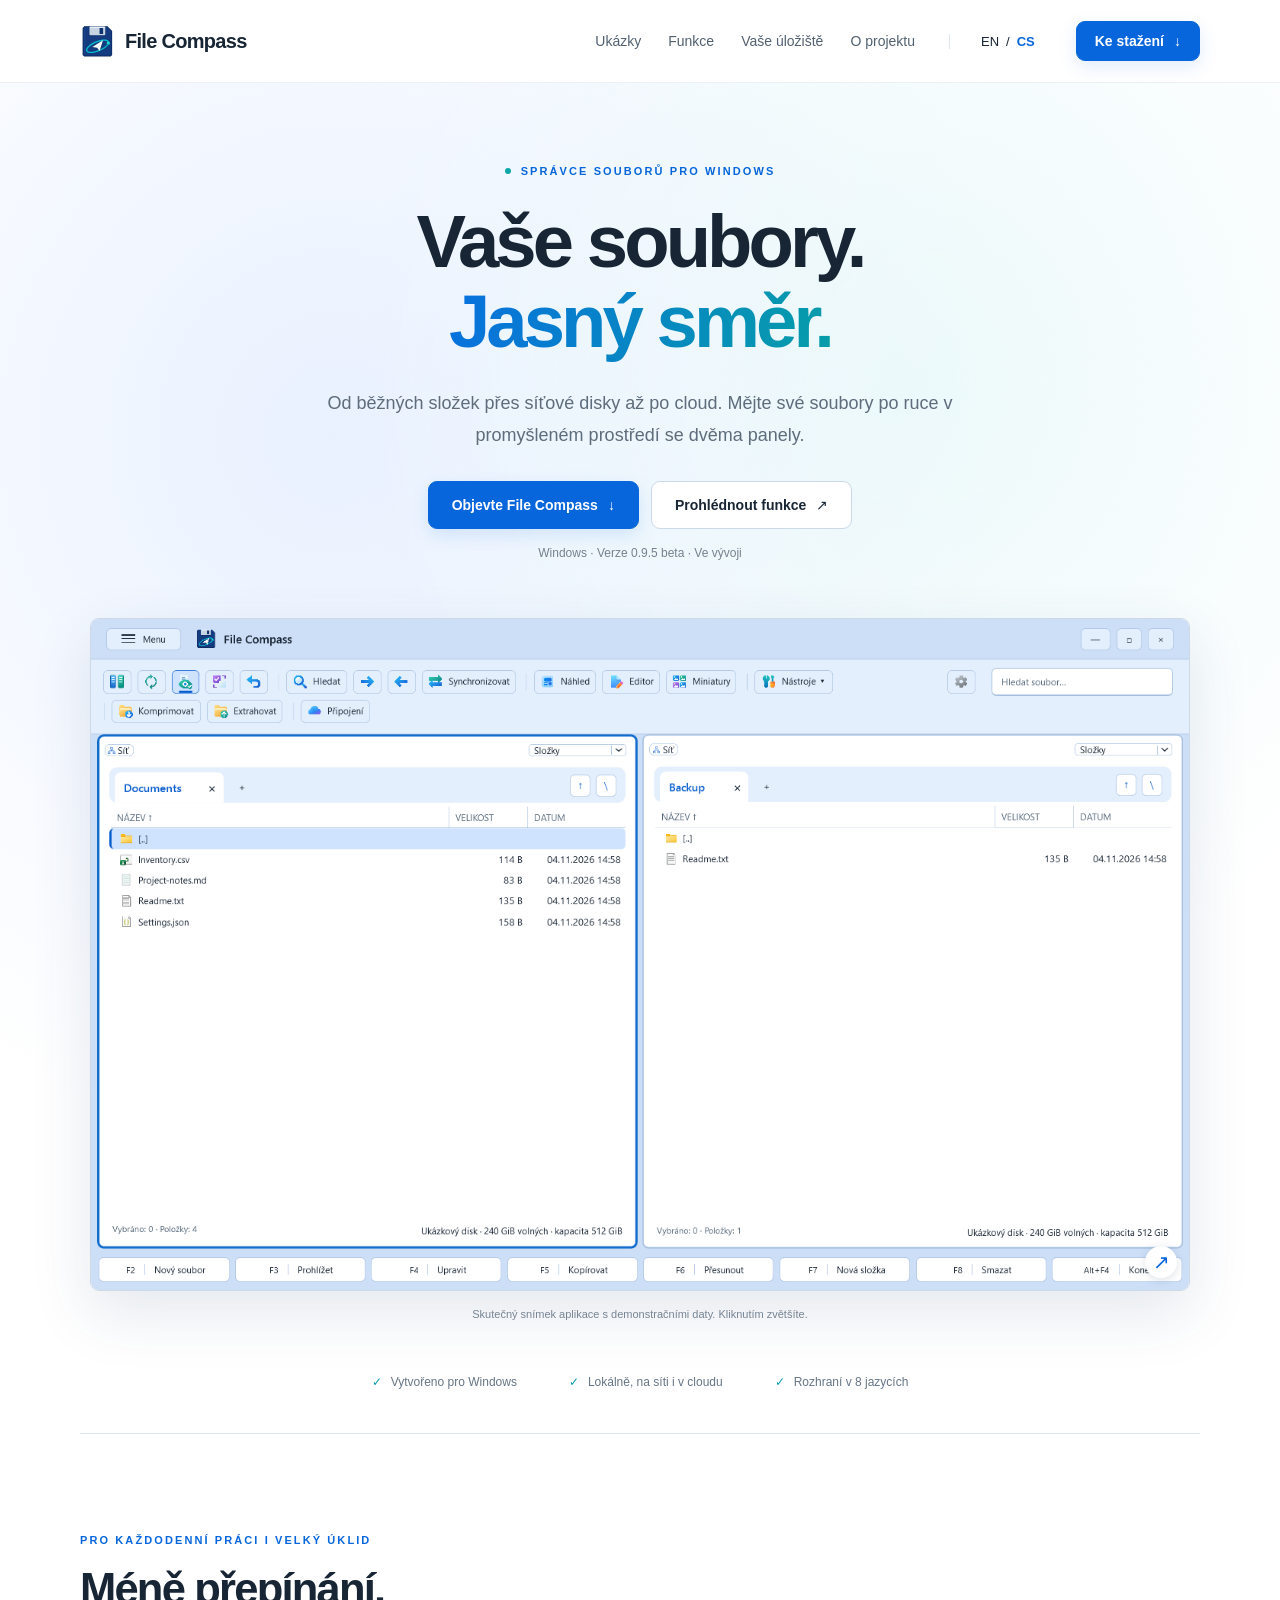
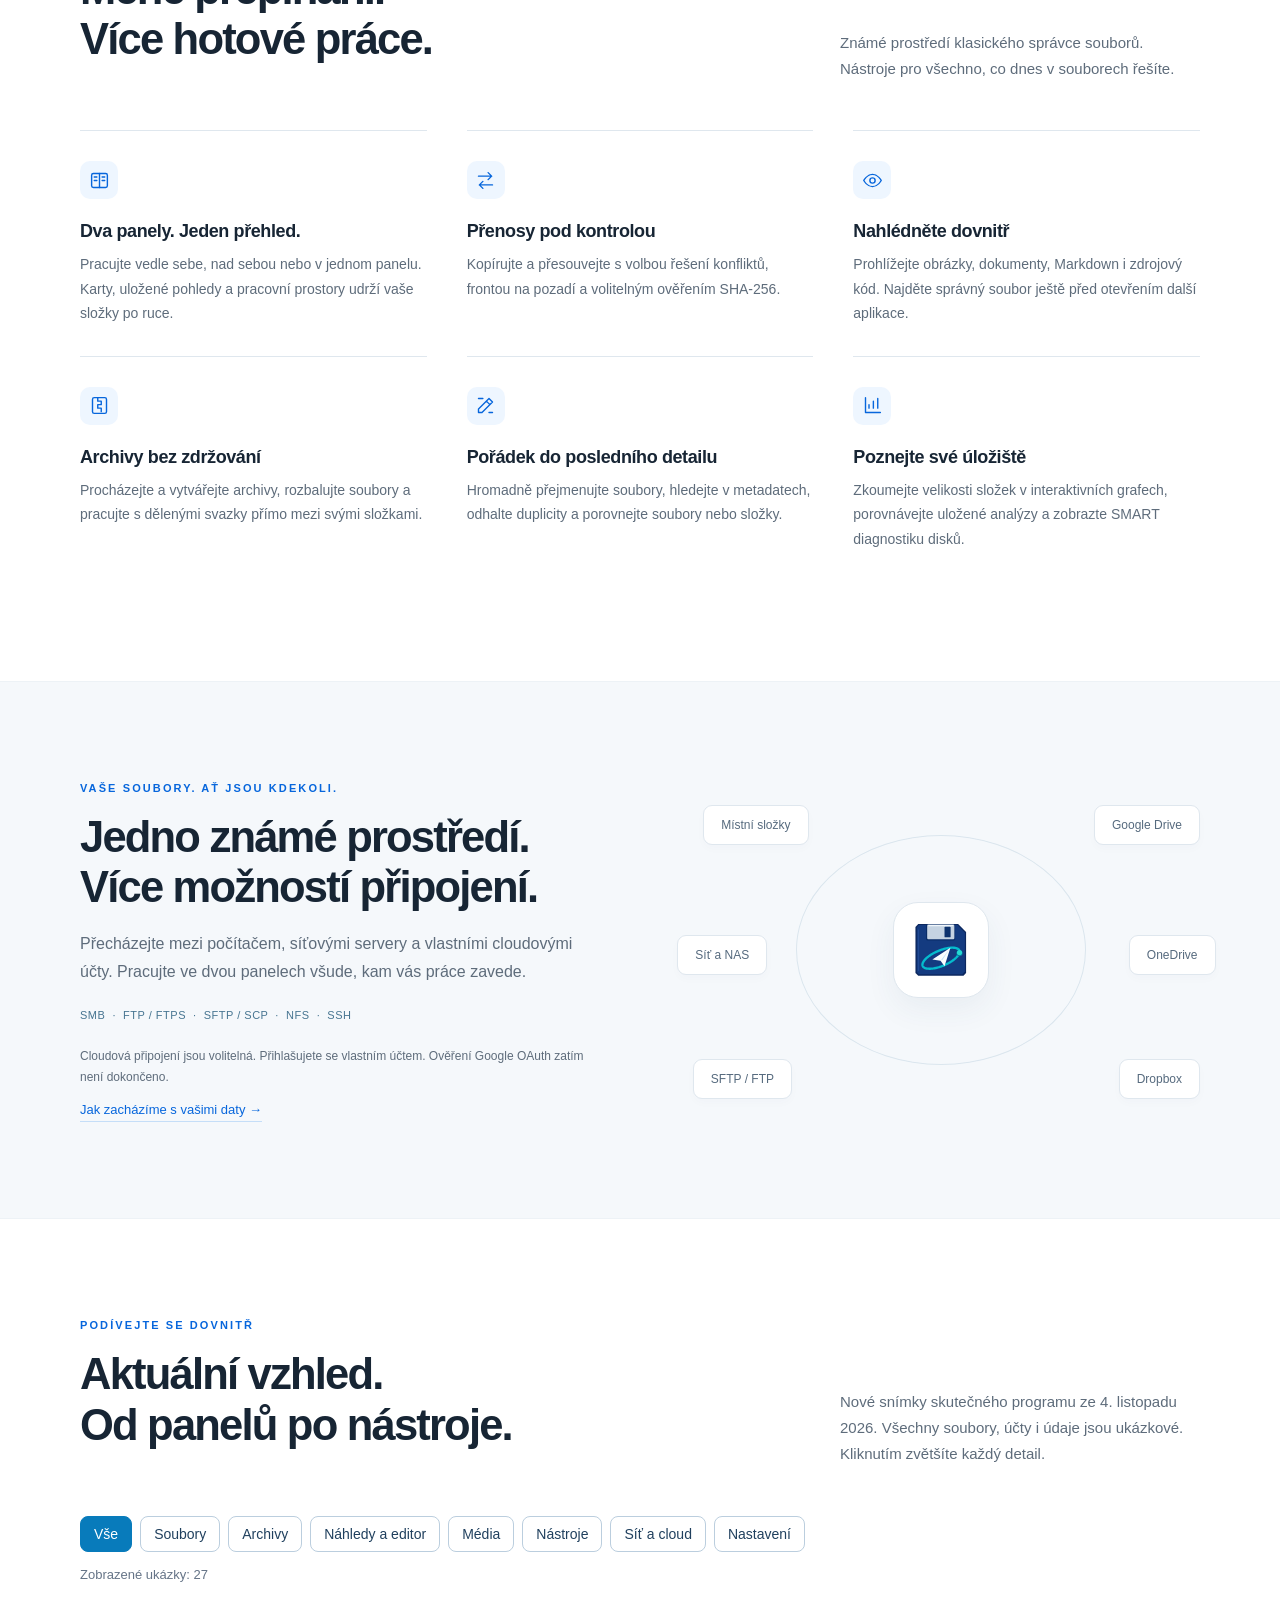
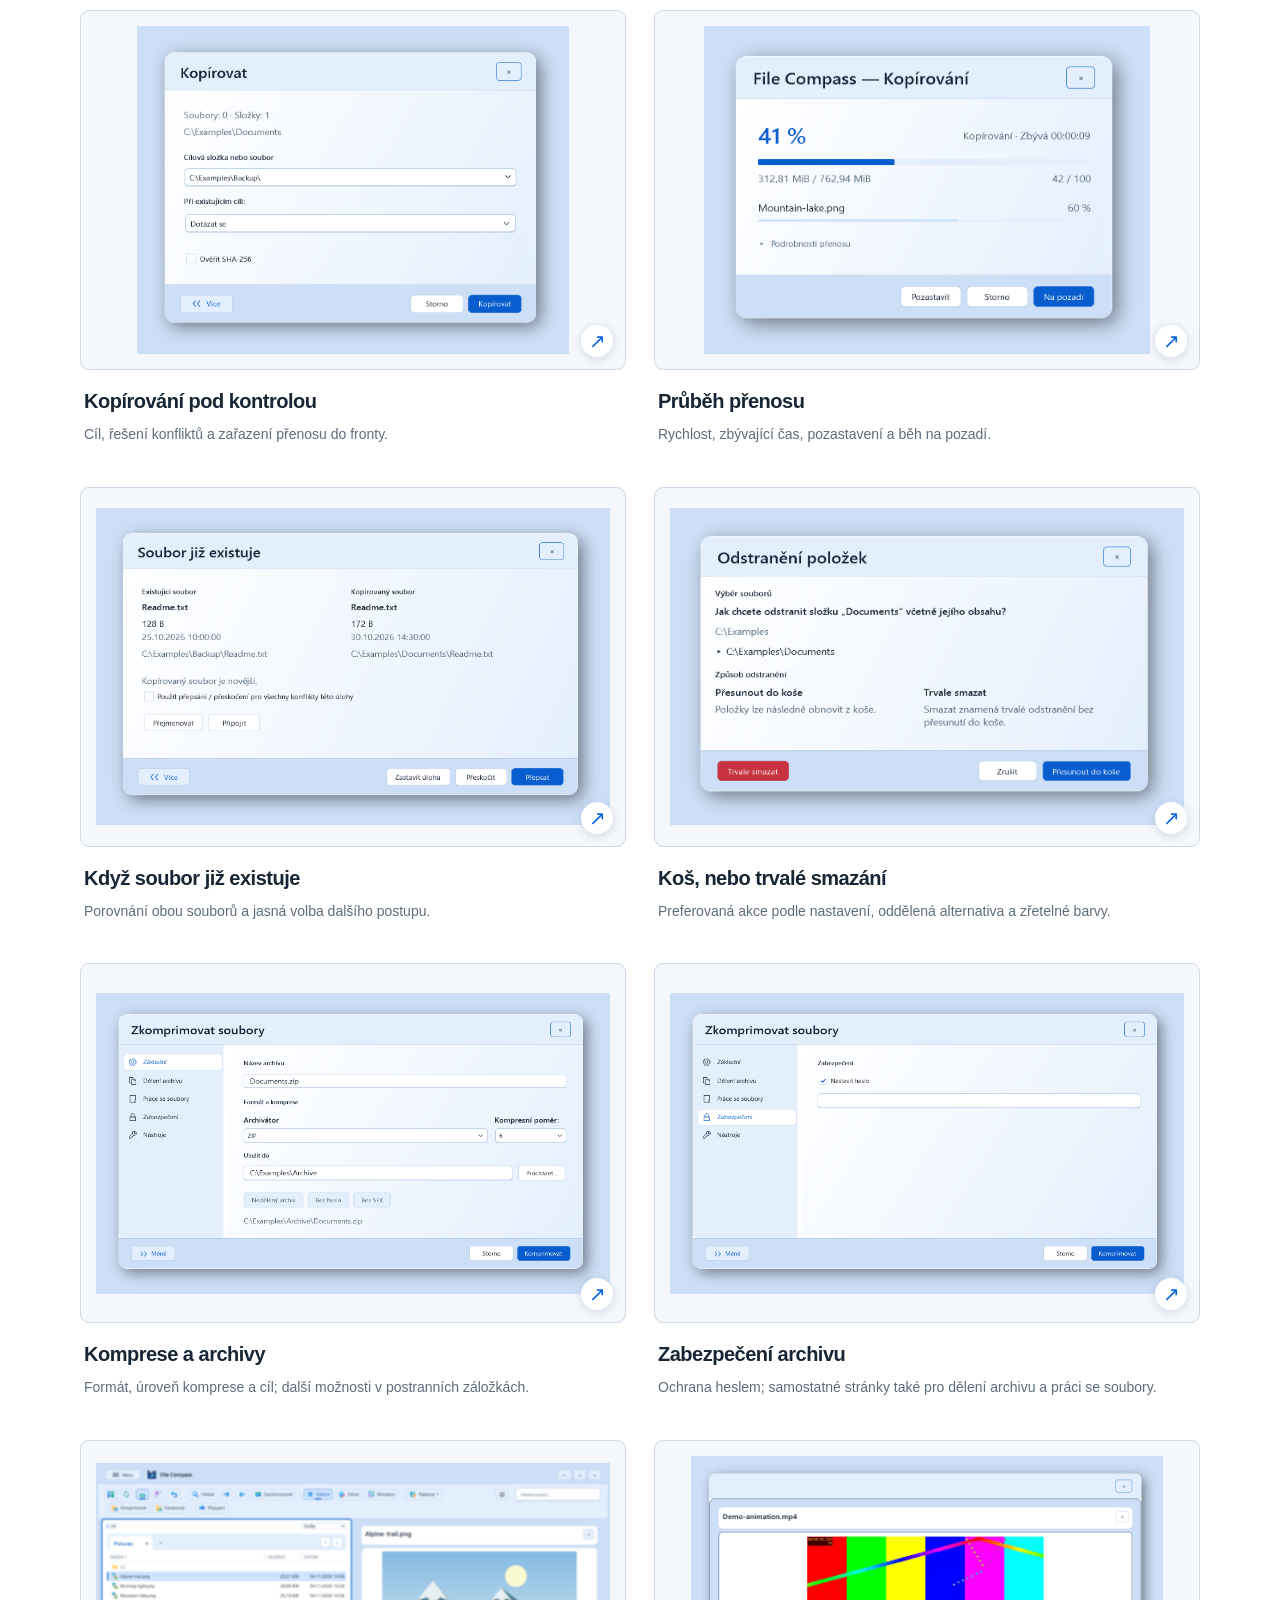
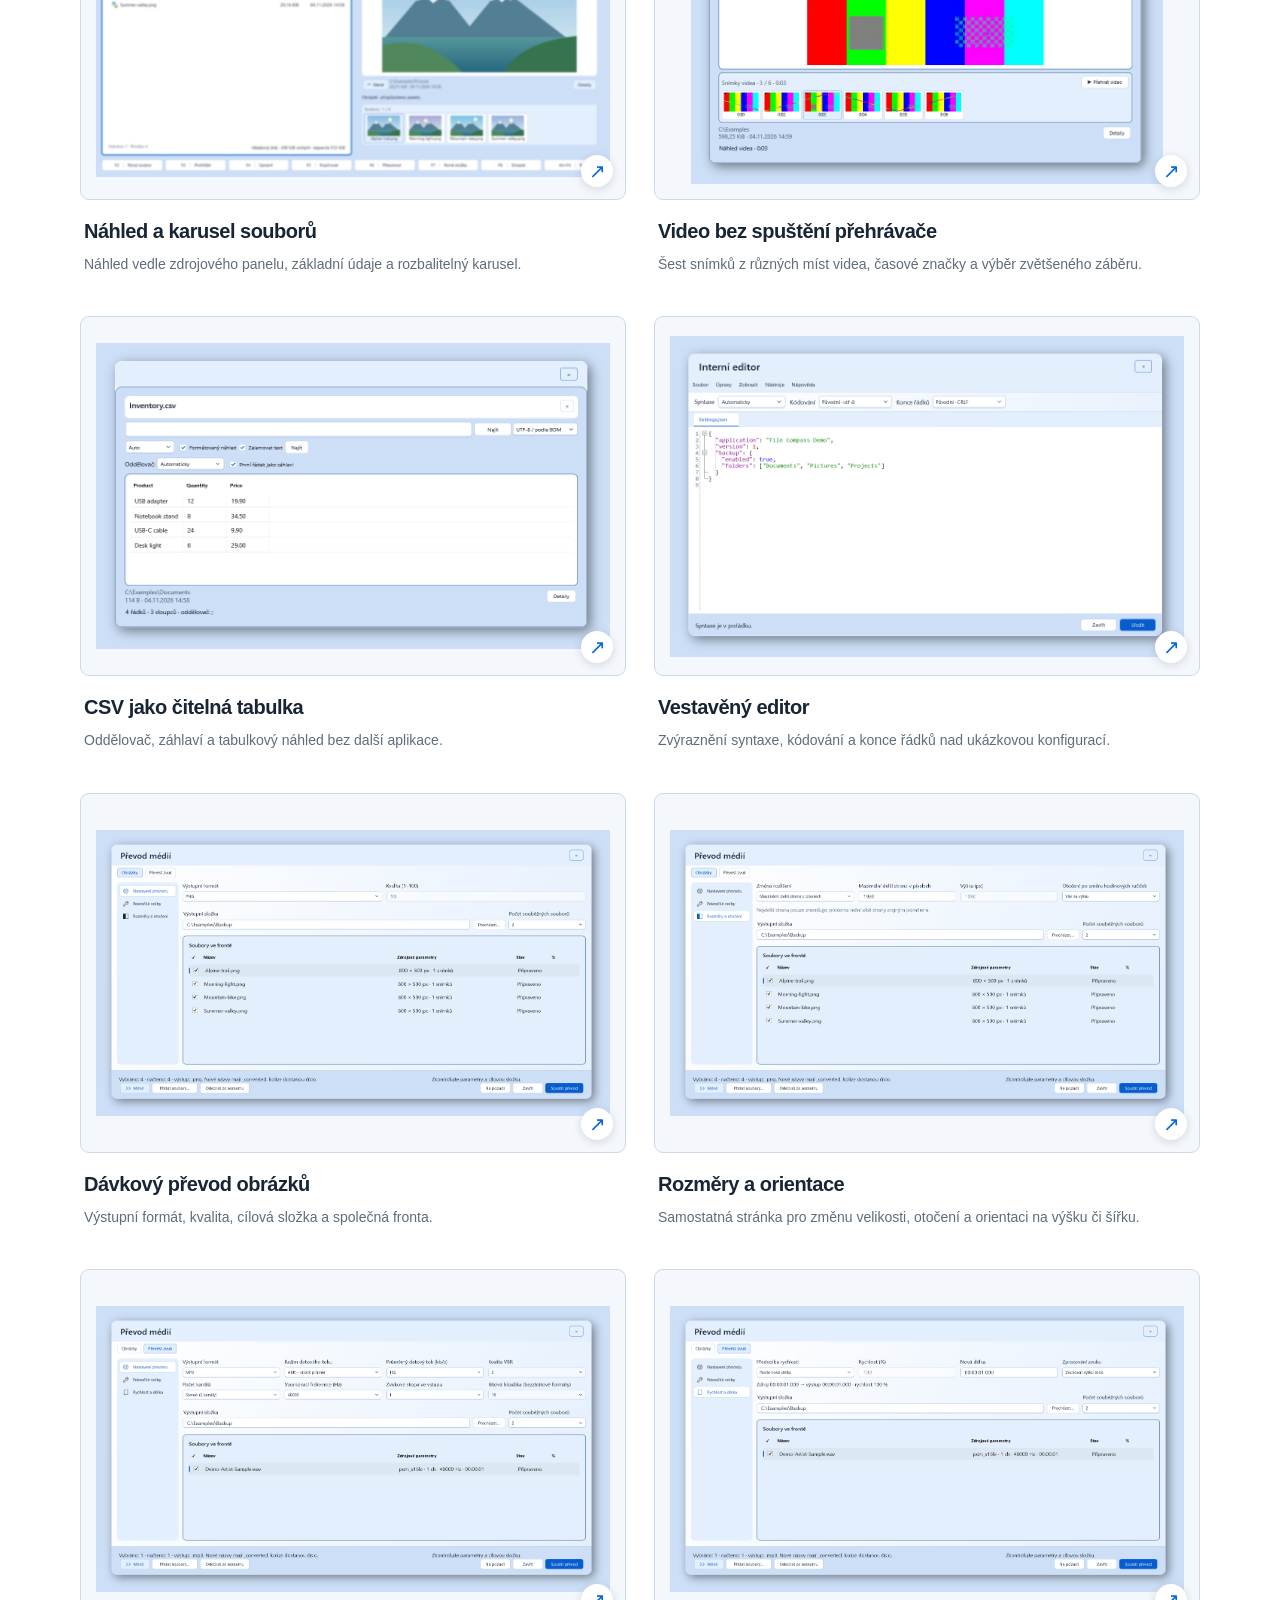
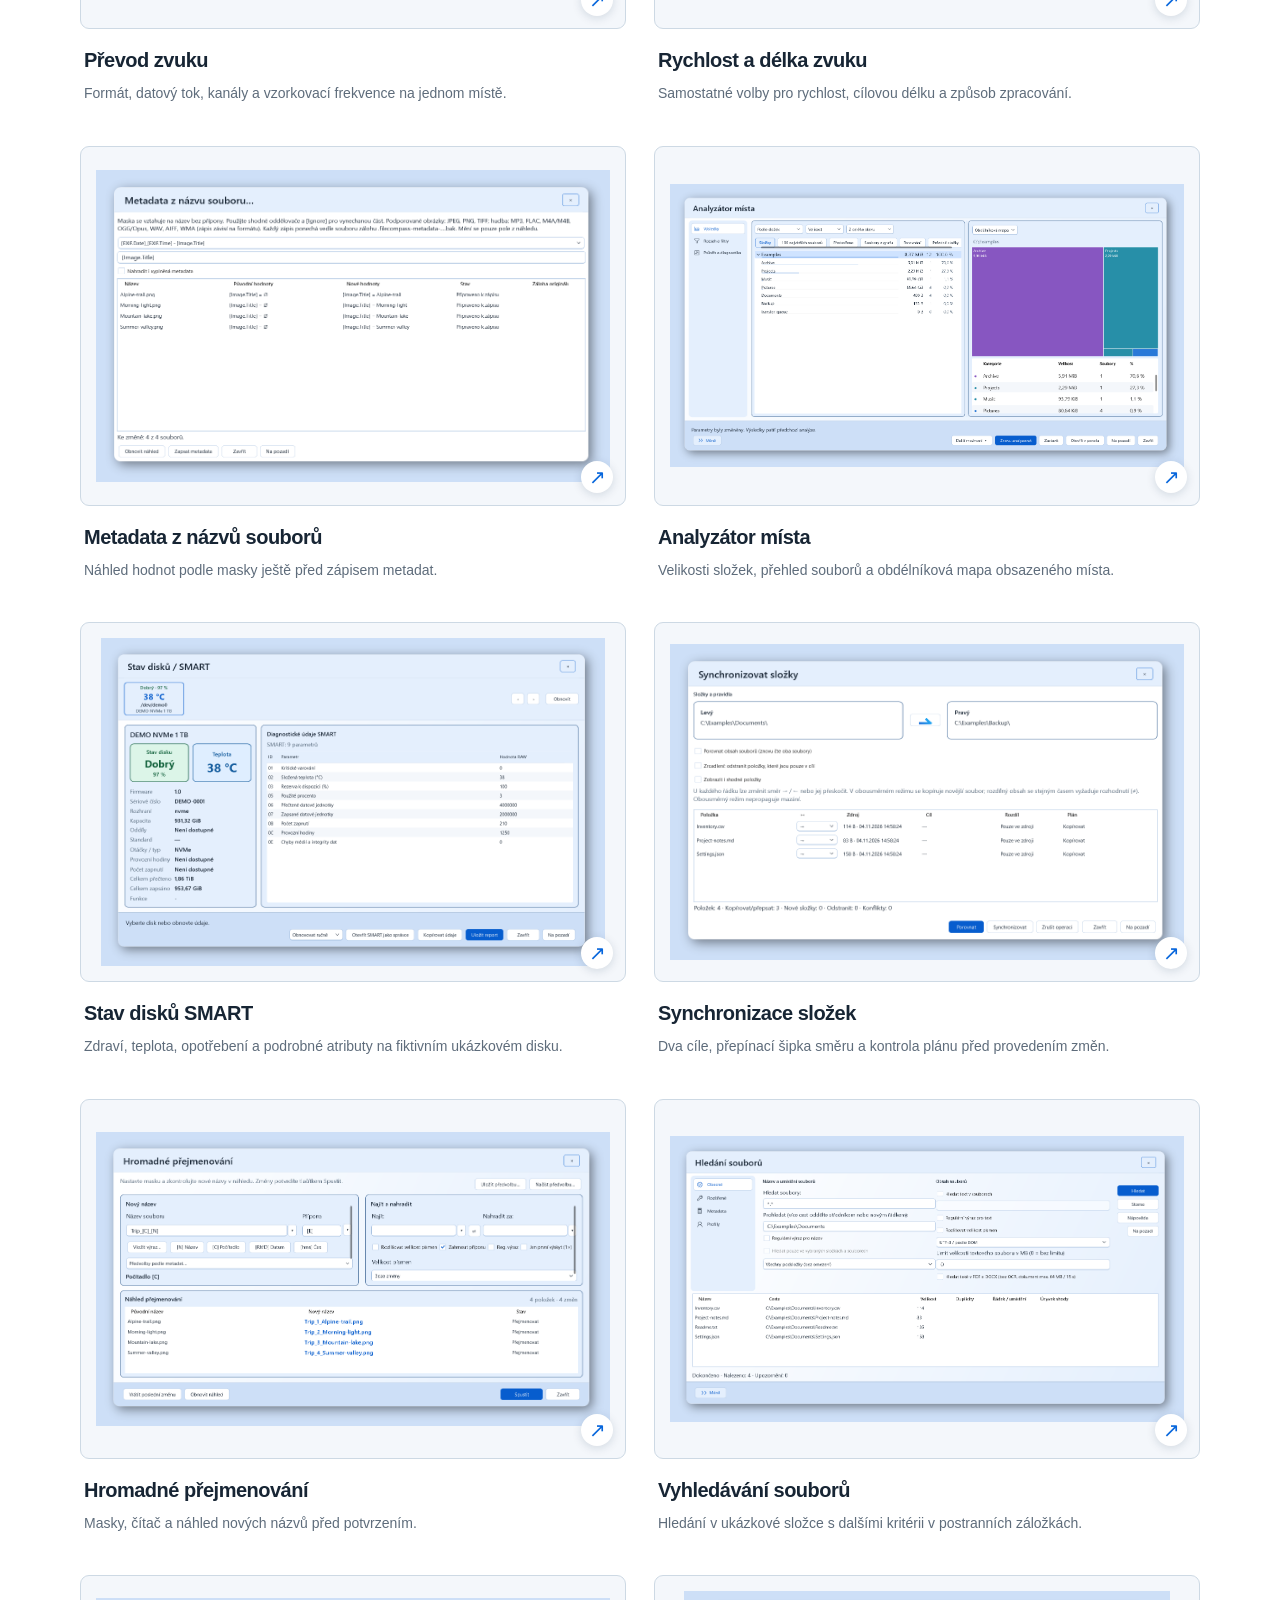
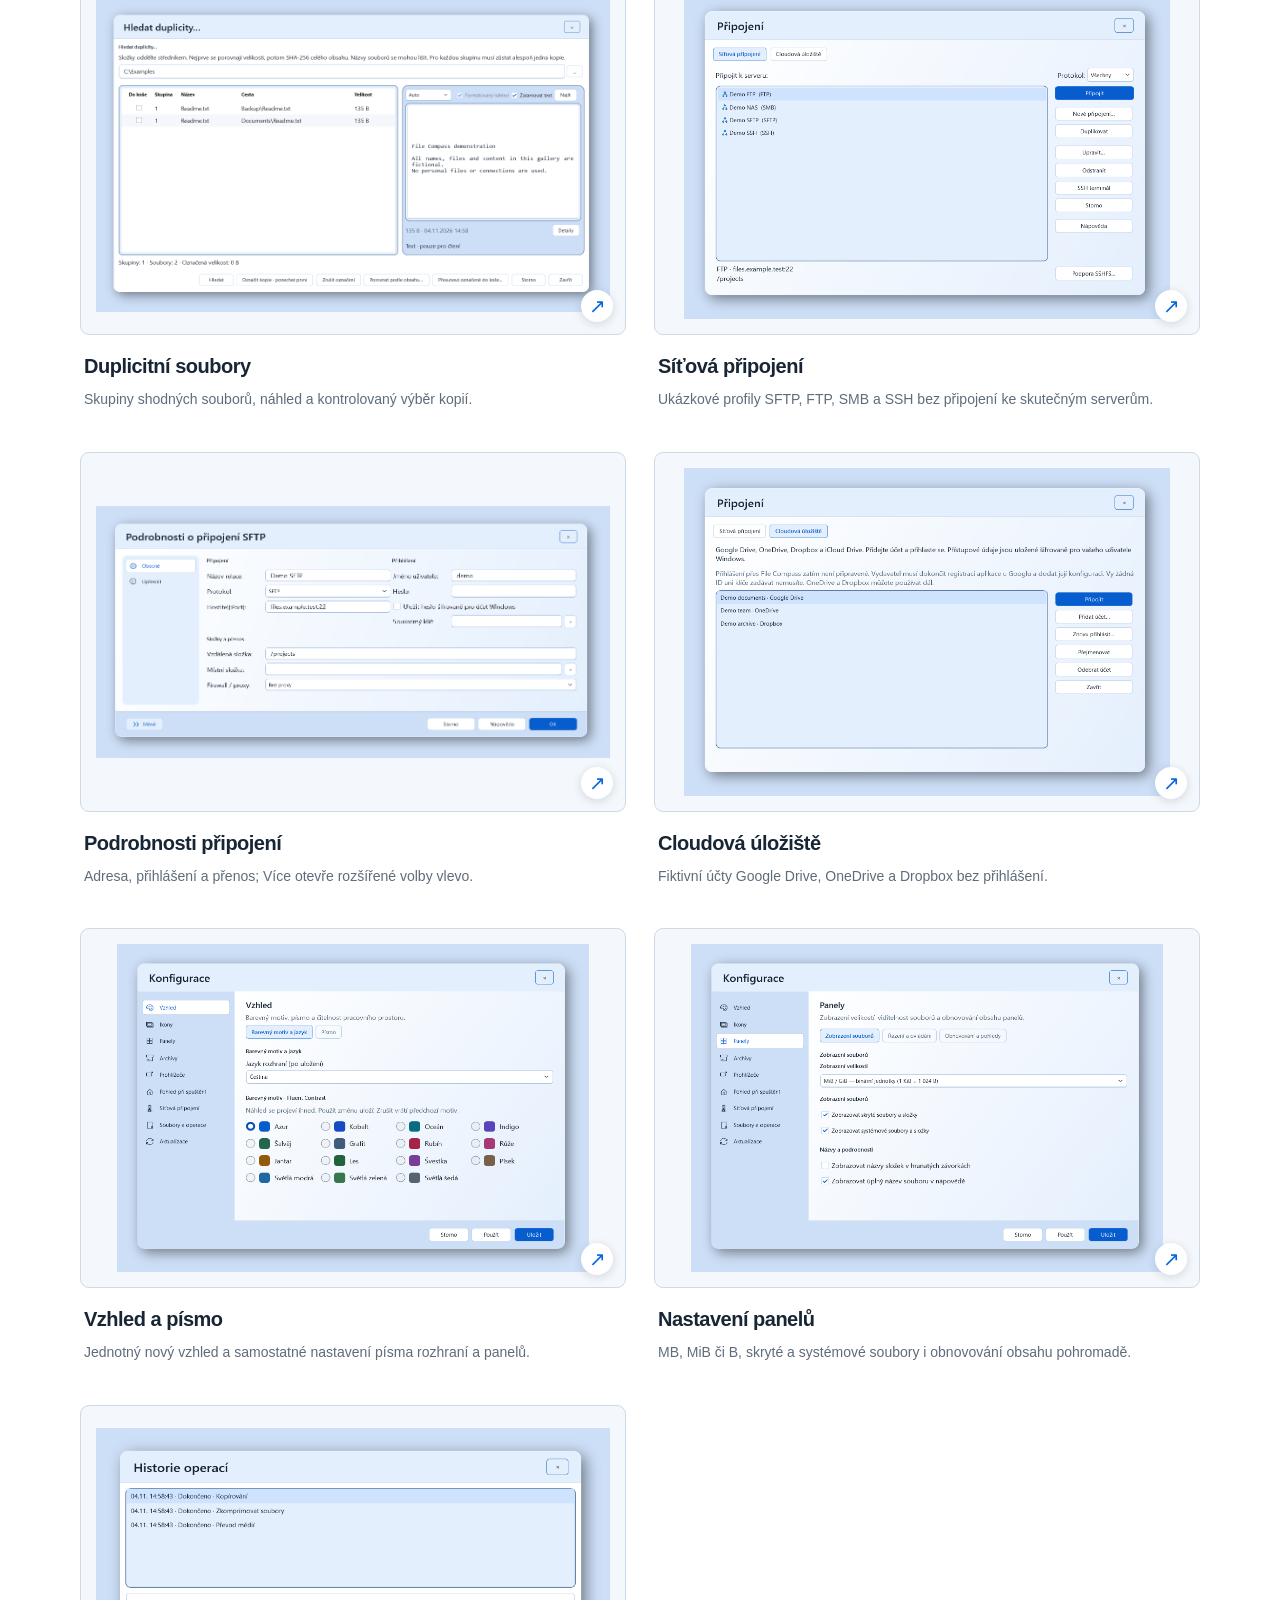
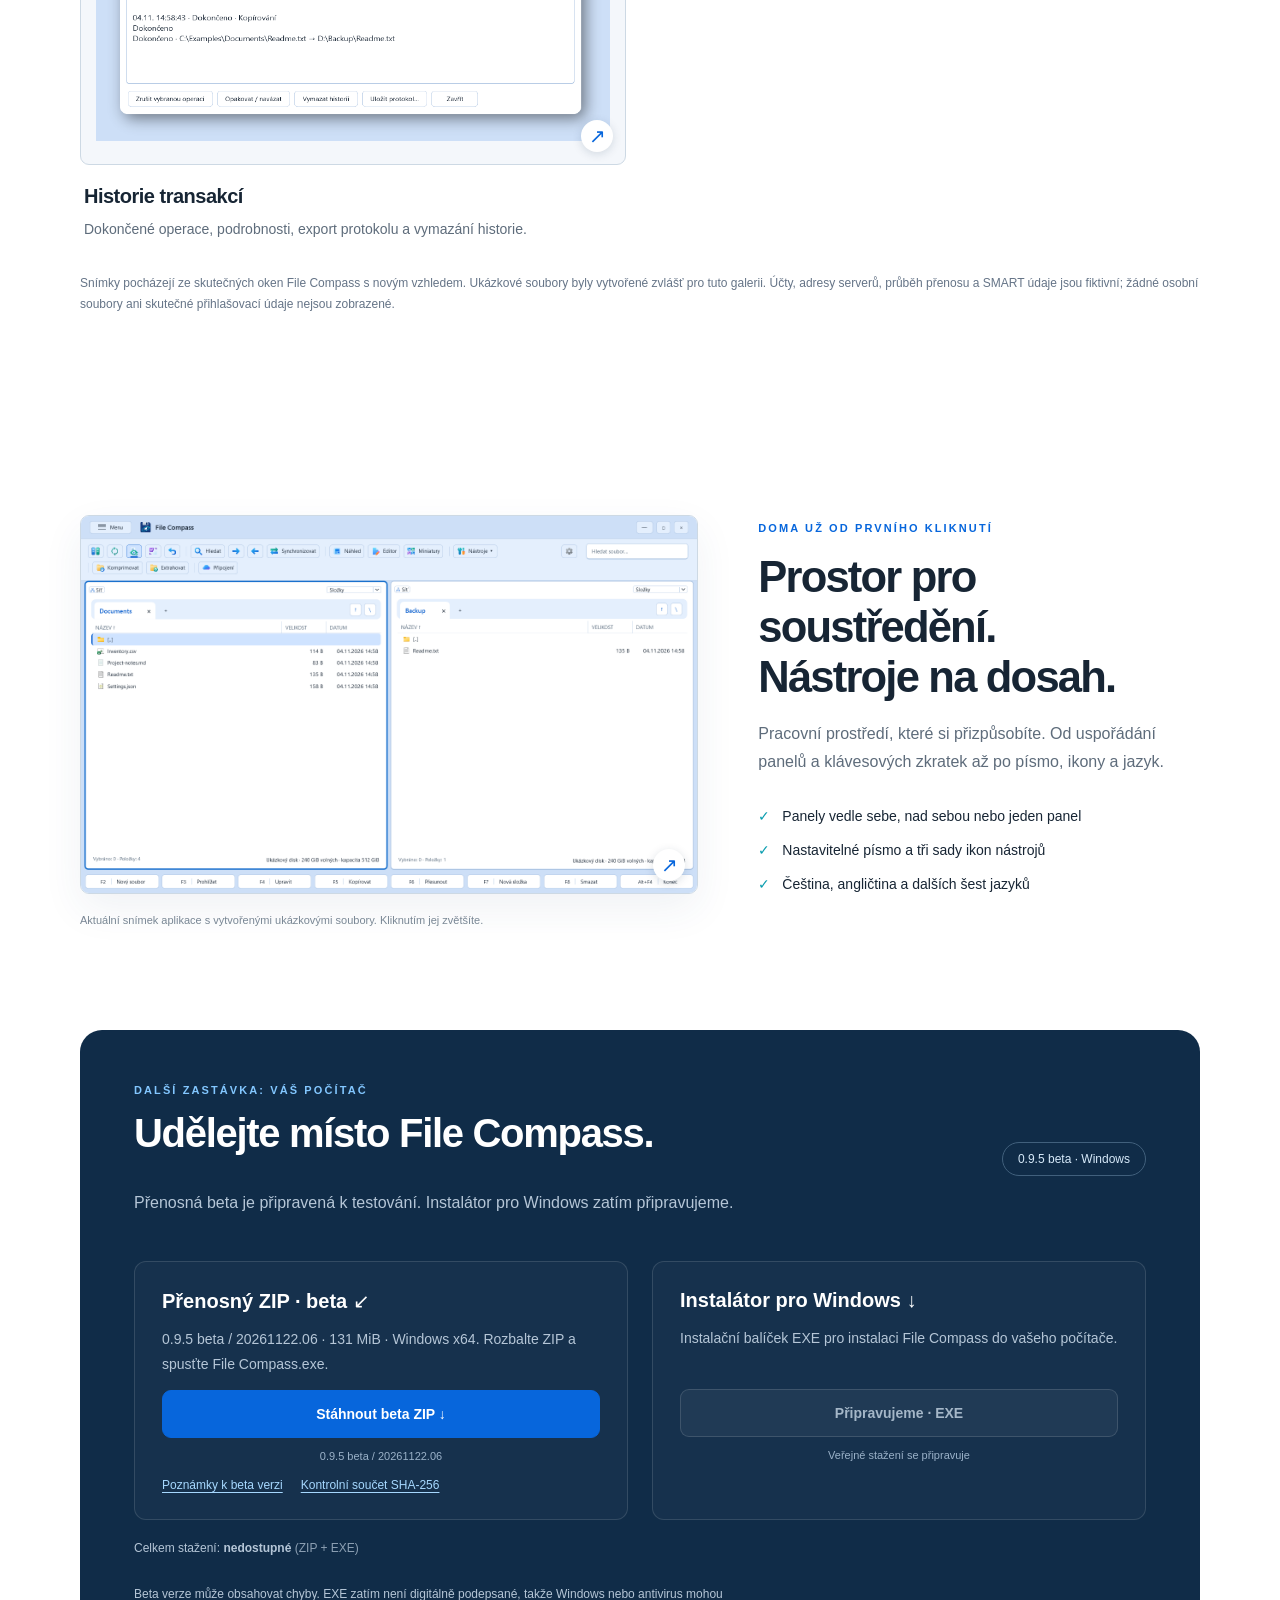
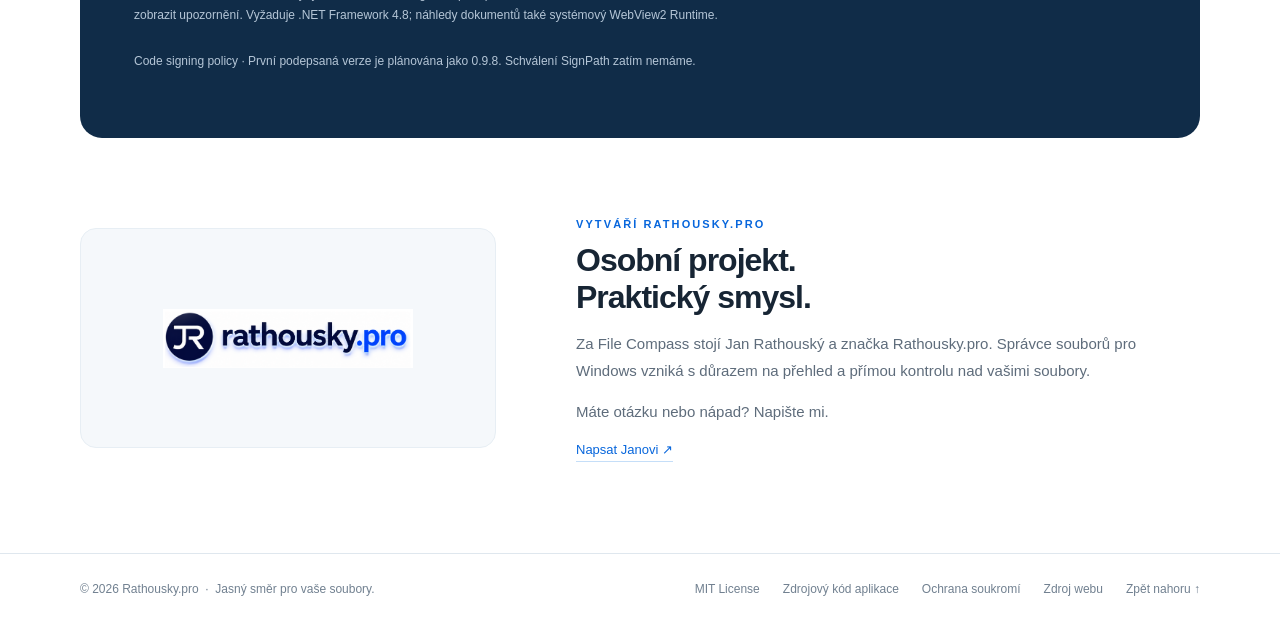
==== commit 0c61d124: "Publish MIT beta download 20261122.06" ====
--- a/cs.html
+++ b/cs.html
@@ -6,6 +6,6 @@
 <section class="section storage" id="storage"><div class="wrap split"><div><div class="eyebrow">Vaše soubory. Ať jsou kdekoli.</div><h2>Jedno známé prostředí.<br>Více možností připojení.</h2><p class="section-intro">Přecházejte mezi počítačem, síťovými servery a vlastními cloudovými účty. Pracujte ve dvou panelech všude, kam vás práce zavede.</p><div class="protocols">SMB &nbsp;·&nbsp; FTP / FTPS &nbsp;·&nbsp; SFTP / SCP &nbsp;·&nbsp; NFS &nbsp;·&nbsp; SSH</div><p class="privacy-note">Cloudová připojení jsou volitelná. Přihlašujete se vlastním účtem. Ověření Google OAuth zatím není dokončeno.</p><a class="text-link" href="privacy-cs.html">Jak zacházíme s vašimi daty →</a></div><div class="storage-diagram"><div class="orbit" aria-hidden="true"></div><div class="hub"><img src="assets/floppy-orbit.svg" width="60" height="60" alt="File Compass"></div><span class="endpoint ep1">Místní složky</span><span class="endpoint ep2">Google Drive</span><span class="endpoint ep3">Síť a NAS</span><span class="endpoint ep4">OneDrive</span><span class="endpoint ep5">SFTP / FTP</span><span class="endpoint ep6">Dropbox</span></div></div></section>
 <section class="section wrap" id="gallery"><div class="section-head"><div><div class="eyebrow">Podívejte se dovnitř</div><h2>Aktuální vzhled.<br>Od panelů po nástroje.</h2></div><p>Nové snímky skutečného programu ze 4. listopadu 2026. Všechny soubory, účty i údaje jsou ukázkové. Kliknutím zvětšíte každý detail.</p></div><div class="gallery-filters" hidden role="group" aria-label="Filtrovat funkce"><button type="button" data-gallery-filter="all" aria-pressed="true">Vše</button><button type="button" data-gallery-filter="files" aria-pressed="false">Soubory</button><button type="button" data-gallery-filter="archives" aria-pressed="false">Archivy</button><button type="button" data-gallery-filter="previews" aria-pressed="false">Náhledy a editor</button><button type="button" data-gallery-filter="media" aria-pressed="false">Média</button><button type="button" data-gallery-filter="tools" aria-pressed="false">Nástroje</button><button type="button" data-gallery-filter="network" aria-pressed="false">Síť a cloud</button><button type="button" data-gallery-filter="settings" aria-pressed="false">Nastavení</button></div><p class="gallery-result" aria-live="polite" data-gallery-count data-label="Zobrazené ukázky">Zobrazené ukázky: 27</p><div class="screenshot-grid"><figure class="gallery-card" data-gallery-group="files"><a class="screenshot-link" href="assets/screenshots/cs-copy.png" data-lightbox aria-label="Zvětšit: Kopírování pod kontrolou"><img src="assets/screenshots/cs-copy.png" width="591" height="448" loading="lazy" decoding="async" alt="Kopírování pod kontrolou"><span class="zoom-hint" aria-hidden="true">↗</span></a><figcaption><h3>Kopírování pod kontrolou</h3><p>Cíl, řešení konfliktů a zařazení přenosu do fronty.</p></figcaption></figure><figure class="gallery-card" data-gallery-group="files"><a class="screenshot-link" href="assets/screenshots/cs-copy-progress.png" data-lightbox aria-label="Zvětšit: Průběh přenosu"><img src="assets/screenshots/cs-copy-progress.png" width="520" height="382" loading="lazy" decoding="async" alt="Průběh přenosu"><span class="zoom-hint" aria-hidden="true">↗</span></a><figcaption><h3>Průběh přenosu</h3><p>Rychlost, zbývající čas, pozastavení a běh na pozadí.</p></figcaption></figure><figure class="gallery-card" data-gallery-group="files"><a class="screenshot-link" href="assets/screenshots/cs-conflict.png" data-lightbox aria-label="Zvětšit: Když soubor již existuje"><img src="assets/screenshots/cs-conflict.png" width="740" height="456" loading="lazy" decoding="async" alt="Když soubor již existuje"><span class="zoom-hint" aria-hidden="true">↗</span></a><figcaption><h3>Když soubor již existuje</h3><p>Porovnání obou souborů a jasná volba dalšího postupu.</p></figcaption></figure><figure class="gallery-card" data-gallery-group="files"><a class="screenshot-link" href="assets/screenshots/cs-delete.png" data-lightbox aria-label="Zvětšit: Koš, nebo trvalé smazání"><img src="assets/screenshots/cs-delete.png" width="640" height="395" loading="lazy" decoding="async" alt="Koš, nebo trvalé smazání"><span class="zoom-hint" aria-hidden="true">↗</span></a><figcaption><h3>Koš, nebo trvalé smazání</h3><p>Preferovaná akce podle nastavení, oddělená alternativa a zřetelné barvy.</p></figcaption></figure><figure class="gallery-card" data-gallery-group="archives"><a class="screenshot-link" href="assets/screenshots/cs-compression.png" data-lightbox aria-label="Zvětšit: Komprese a archivy"><img src="assets/screenshots/cs-compression.png" width="895" height="525" loading="lazy" decoding="async" alt="Komprese a archivy"><span class="zoom-hint" aria-hidden="true">↗</span></a><figcaption><h3>Komprese a archivy</h3><p>Formát, úroveň komprese a cíl; další možnosti v postranních záložkách.</p></figcaption></figure><figure class="gallery-card" data-gallery-group="archives"><a class="screenshot-link" href="assets/screenshots/cs-compression-security.png" data-lightbox aria-label="Zvětšit: Zabezpečení archivu"><img src="assets/screenshots/cs-compression-security.png" width="895" height="525" loading="lazy" decoding="async" alt="Zabezpečení archivu"><span class="zoom-hint" aria-hidden="true">↗</span></a><figcaption><h3>Zabezpečení archivu</h3><p>Ochrana heslem; samostatné stránky také pro dělení archivu a práci se soubory.</p></figcaption></figure><figure class="gallery-card" data-gallery-group="previews"><a class="screenshot-link" href="assets/screenshots/cs-preview.png" data-lightbox aria-label="Zvětšit: Náhled a karusel souborů"><img src="assets/screenshots/cs-preview.png" width="1440" height="880" loading="lazy" decoding="async" alt="Náhled a karusel souborů"><span class="zoom-hint" aria-hidden="true">↗</span></a><figcaption><h3>Náhled a karusel souborů</h3><p>Náhled vedle zdrojového panelu, základní údaje a rozbalitelný karusel.</p></figcaption></figure><figure class="gallery-card" data-gallery-group="previews"><a class="screenshot-link" href="assets/screenshots/cs-video-preview.png" data-lightbox aria-label="Zvětšit: Video bez spuštění přehrávače"><img src="assets/screenshots/cs-video-preview.png" width="1048" height="728" loading="lazy" decoding="async" alt="Video bez spuštění přehrávače"><span class="zoom-hint" aria-hidden="true">↗</span></a><figcaption><h3>Video bez spuštění přehrávače</h3><p>Šest snímků z různých míst videa, časové značky a výběr zvětšeného záběru.</p></figcaption></figure><figure class="gallery-card" data-gallery-group="previews"><a class="screenshot-link" href="assets/screenshots/cs-csv.png" data-lightbox aria-label="Zvětšit: CSV jako čitelná tabulka"><img src="assets/screenshots/cs-csv.png" width="1088" height="648" loading="lazy" decoding="async" alt="CSV jako čitelná tabulka"><span class="zoom-hint" aria-hidden="true">↗</span></a><figcaption><h3>CSV jako čitelná tabulka</h3><p>Oddělovač, záhlaví a tabulkový náhled bez další aplikace.</p></figcaption></figure><figure class="gallery-card" data-gallery-group="previews"><a class="screenshot-link" href="assets/screenshots/cs-editor.png" data-lightbox aria-label="Zvětšit: Vestavěný editor"><img src="assets/screenshots/cs-editor.png" width="1120" height="700" loading="lazy" decoding="async" alt="Vestavěný editor"><span class="zoom-hint" aria-hidden="true">↗</span></a><figcaption><h3>Vestavěný editor</h3><p>Zvýraznění syntaxe, kódování a konce řádků nad ukázkovou konfigurací.</p></figcaption></figure><figure class="gallery-card" data-gallery-group="media"><a class="screenshot-link" href="assets/screenshots/cs-images.png" data-lightbox aria-label="Zvětšit: Dávkový převod obrázků"><img src="assets/screenshots/cs-images.png" width="1365" height="760" loading="lazy" decoding="async" alt="Dávkový převod obrázků"><span class="zoom-hint" aria-hidden="true">↗</span></a><figcaption><h3>Dávkový převod obrázků</h3><p>Výstupní formát, kvalita, cílová složka a společná fronta.</p></figcaption></figure><figure class="gallery-card" data-gallery-group="media"><a class="screenshot-link" href="assets/screenshots/cs-image-geometry.png" data-lightbox aria-label="Zvětšit: Rozměry a orientace"><img src="assets/screenshots/cs-image-geometry.png" width="1365" height="760" loading="lazy" decoding="async" alt="Rozměry a orientace"><span class="zoom-hint" aria-hidden="true">↗</span></a><figcaption><h3>Rozměry a orientace</h3><p>Samostatná stránka pro změnu velikosti, otočení a orientaci na výšku či šířku.</p></figcaption></figure><figure class="gallery-card" data-gallery-group="media"><a class="screenshot-link" href="assets/screenshots/cs-audio.png" data-lightbox aria-label="Zvětšit: Převod zvuku"><img src="assets/screenshots/cs-audio.png" width="1365" height="760" loading="lazy" decoding="async" alt="Převod zvuku"><span class="zoom-hint" aria-hidden="true">↗</span></a><figcaption><h3>Převod zvuku</h3><p>Formát, datový tok, kanály a vzorkovací frekvence na jednom místě.</p></figcaption></figure><figure class="gallery-card" data-gallery-group="media"><a class="screenshot-link" href="assets/screenshots/cs-audio-speed.png" data-lightbox aria-label="Zvětšit: Rychlost a délka zvuku"><img src="assets/screenshots/cs-audio-speed.png" width="1365" height="760" loading="lazy" decoding="async" alt="Rychlost a délka zvuku"><span class="zoom-hint" aria-hidden="true">↗</span></a><figcaption><h3>Rychlost a délka zvuku</h3><p>Samostatné volby pro rychlost, cílovou délku a způsob zpracování.</p></figcaption></figure><figure class="gallery-card" data-gallery-group="media"><a class="screenshot-link" href="assets/screenshots/cs-metadata.png" data-lightbox aria-label="Zvětšit: Metadata z názvů souborů"><img src="assets/screenshots/cs-metadata.png" width="1140" height="691" loading="lazy" decoding="async" alt="Metadata z názvů souborů"><span class="zoom-hint" aria-hidden="true">↗</span></a><figcaption><h3>Metadata z názvů souborů</h3><p>Náhled hodnot podle masky ještě před zápisem metadat.</p></figcaption></figure><figure class="gallery-card" data-gallery-group="tools"><a class="screenshot-link" href="assets/screenshots/cs-analyzer.png" data-lightbox aria-label="Zvětšit: Analyzátor místa"><img src="assets/screenshots/cs-analyzer.png" width="1435" height="791" loading="lazy" decoding="async" alt="Analyzátor místa"><span class="zoom-hint" aria-hidden="true">↗</span></a><figcaption><h3>Analyzátor místa</h3><p>Velikosti složek, přehled souborů a obdélníková mapa obsazeného místa.</p></figcaption></figure><figure class="gallery-card" data-gallery-group="tools"><a class="screenshot-link" href="assets/screenshots/cs-smart.png" data-lightbox aria-label="Zvětšit: Stav disků SMART"><img src="assets/screenshots/cs-smart.png" width="1200" height="780" loading="lazy" decoding="async" alt="Stav disků SMART"><span class="zoom-hint" aria-hidden="true">↗</span></a><figcaption><h3>Stav disků SMART</h3><p>Zdraví, teplota, opotřebení a podrobné atributy na fiktivním ukázkovém disku.</p></figcaption></figure><figure class="gallery-card" data-gallery-group="tools"><a class="screenshot-link" href="assets/screenshots/cs-sync.png" data-lightbox aria-label="Zvětšit: Synchronizace složek"><img src="assets/screenshots/cs-sync.png" width="1140" height="700" loading="lazy" decoding="async" alt="Synchronizace složek"><span class="zoom-hint" aria-hidden="true">↗</span></a><figcaption><h3>Synchronizace složek</h3><p>Dva cíle, přepínací šipka směru a kontrola plánu před provedením změn.</p></figcaption></figure><figure class="gallery-card" data-gallery-group="tools"><a class="screenshot-link" href="assets/screenshots/cs-rename.png" data-lightbox aria-label="Zvětšit: Hromadné přejmenování"><img src="assets/screenshots/cs-rename.png" width="1191" height="680" loading="lazy" decoding="async" alt="Hromadné přejmenování"><span class="zoom-hint" aria-hidden="true">↗</span></a><figcaption><h3>Hromadné přejmenování</h3><p>Masky, čítač a náhled nových názvů před potvrzením.</p></figcaption></figure><figure class="gallery-card" data-gallery-group="tools"><a class="screenshot-link" href="assets/screenshots/cs-search.png" data-lightbox aria-label="Zvětšit: Vyhledávání souborů"><img src="assets/screenshots/cs-search.png" width="1295" height="720" loading="lazy" decoding="async" alt="Vyhledávání souborů"><span class="zoom-hint" aria-hidden="true">↗</span></a><figcaption><h3>Vyhledávání souborů</h3><p>Hledání v ukázkové složce s dalšími kritérii v postranních záložkách.</p></figcaption></figure><figure class="gallery-card" data-gallery-group="tools"><a class="screenshot-link" href="assets/screenshots/cs-duplicates.png" data-lightbox aria-label="Zvětšit: Duplicitní soubory"><img src="assets/screenshots/cs-duplicates.png" width="1180" height="720" loading="lazy" decoding="async" alt="Duplicitní soubory"><span class="zoom-hint" aria-hidden="true">↗</span></a><figcaption><h3>Duplicitní soubory</h3><p>Skupiny shodných souborů, náhled a kontrolovaný výběr kopií.</p></figcaption></figure><figure class="gallery-card" data-gallery-group="network"><a class="screenshot-link" href="assets/screenshots/cs-connections.png" data-lightbox aria-label="Zvětšit: Síťová připojení"><img src="assets/screenshots/cs-connections.png" width="920" height="620" loading="lazy" decoding="async" alt="Síťová připojení"><span class="zoom-hint" aria-hidden="true">↗</span></a><figcaption><h3>Síťová připojení</h3><p>Ukázkové profily SFTP, FTP, SMB a SSH bez připojení ke skutečným serverům.</p></figcaption></figure><figure class="gallery-card" data-gallery-group="network"><a class="screenshot-link" href="assets/screenshots/cs-connection-profile.png" data-lightbox aria-label="Zvětšit: Podrobnosti připojení"><img src="assets/screenshots/cs-connection-profile.png" width="1075" height="527" loading="lazy" decoding="async" alt="Podrobnosti připojení"><span class="zoom-hint" aria-hidden="true">↗</span></a><figcaption><h3>Podrobnosti připojení</h3><p>Adresa, přihlášení a přenos; Více otevře rozšířené volby vlevo.</p></figcaption></figure><figure class="gallery-card" data-gallery-group="network"><a class="screenshot-link" href="assets/screenshots/cs-cloud.png" data-lightbox aria-label="Zvětšit: Cloudová úložiště"><img src="assets/screenshots/cs-cloud.png" width="920" height="620" loading="lazy" decoding="async" alt="Cloudová úložiště"><span class="zoom-hint" aria-hidden="true">↗</span></a><figcaption><h3>Cloudová úložiště</h3><p>Fiktivní účty Google Drive, OneDrive a Dropbox bez přihlášení.</p></figcaption></figure><figure class="gallery-card" data-gallery-group="settings"><a class="screenshot-link" href="assets/screenshots/cs-settings.png" data-lightbox aria-label="Zvětšit: Vzhled a písmo"><img src="assets/screenshots/cs-settings.png" width="920" height="640" loading="lazy" decoding="async" alt="Vzhled a písmo"><span class="zoom-hint" aria-hidden="true">↗</span></a><figcaption><h3>Vzhled a písmo</h3><p>Jednotný nový vzhled a samostatné nastavení písma rozhraní a panelů.</p></figcaption></figure><figure class="gallery-card" data-gallery-group="settings"><a class="screenshot-link" href="assets/screenshots/cs-panel-settings.png" data-lightbox aria-label="Zvětšit: Nastavení panelů"><img src="assets/screenshots/cs-panel-settings.png" width="920" height="640" loading="lazy" decoding="async" alt="Nastavení panelů"><span class="zoom-hint" aria-hidden="true">↗</span></a><figcaption><h3>Nastavení panelů</h3><p>MB, MiB či B, skryté a systémové soubory i obnovování obsahu pohromadě.</p></figcaption></figure><figure class="gallery-card" data-gallery-group="files"><a class="screenshot-link" href="assets/screenshots/cs-history.png" data-lightbox aria-label="Zvětšit: Historie transakcí"><img src="assets/screenshots/cs-history.png" width="840" height="511" loading="lazy" decoding="async" alt="Historie transakcí"><span class="zoom-hint" aria-hidden="true">↗</span></a><figcaption><h3>Historie transakcí</h3><p>Dokončené operace, podrobnosti, export protokolu a vymazání historie.</p></figcaption></figure></div><p class="gallery-note">Snímky pocházejí ze skutečných oken File Compass s novým vzhledem. Ukázkové soubory byly vytvořené zvlášť pro tuto galerii. Účty, adresy serverů, průběh přenosu a SMART údaje jsou fiktivní; žádné osobní soubory ani skutečné přihlašovací údaje nejsou zobrazené.</p></section><dialog class="image-dialog" aria-label="Zvětšený snímek programu"><form method="dialog"><button class="button" aria-label="Zavřít náhled">Zavřít ×</button></form><img alt=""><p></p></dialog>
 <section class="section wrap showcase"><div class="screenshot-block"><a class="screenshot-link" href="assets/screenshots/cs-panels.png" data-lightbox aria-label="Zvětšit: File Compass se dvěma panely, nástrojovou lištou a klávesovými zkratkami, s ukázkovými soubory."><img src="assets/screenshots/cs-panels.png" width="1440" height="880" loading="lazy" decoding="async" alt="File Compass se dvěma panely, nástrojovou lištou a klávesovými zkratkami, s ukázkovými soubory."><span class="zoom-hint" aria-hidden="true">↗</span></a><p class="caption">Aktuální snímek aplikace s vytvořenými ukázkovými soubory. Kliknutím jej zvětšíte.</p></div><div><div class="eyebrow">Doma už od prvního kliknutí</div><h2>Prostor pro soustředění.<br>Nástroje na dosah.</h2><p>Pracovní prostředí, které si přizpůsobíte. Od uspořádání panelů a klávesových zkratek až po písmo, ikony a jazyk.</p><ul class="checklist"><li>Panely vedle sebe, nad sebou nebo jeden panel</li><li>Nastavitelné písmo a tři sady ikon nástrojů</li><li>Čeština, angličtina a dalších šest jazyků</li></ul></div></section>
-<section class="wrap" id="download"><div class="download"><div class="download-top"><div><div class="eyebrow">Další zastávka: váš počítač</div><h2>Udělejte místo File Compass.</h2><p>Přenosná beta je připravená k testování. Instalátor pro Windows zatím připravujeme.</p></div><span class="release-badge">0.9.5 beta · Windows</span></div><div class="download-options"><article class="download-option"><h3>Přenosný ZIP · beta <span aria-hidden="true">↙</span></h3><p>0.9.5 beta / 20261119.15 · 125 MiB · Windows x64. Rozbalte ZIP a spusťte File Compass.exe.</p><a class="button primary" data-download="zip" href="https://github.com/rathousky-pro/file-compass-web/releases/download/v0.9.5-beta-build.20261119.15/FileCompass-win-x64.zip">Stáhnout beta ZIP ↓</a><span class="availability" data-status="zip">0.9.5 beta / 20261119.15</span><div class="release-links"><a href="https://github.com/rathousky-pro/file-compass-web/releases/tag/v0.9.5-beta-build.20261119.15">Poznámky k beta verzi</a><a href="https://github.com/rathousky-pro/file-compass-web/releases/download/v0.9.5-beta-build.20261119.15/FileCompass-win-x64.zip.sha256">Kontrolní součet SHA-256</a></div></article><article class="download-option"><h3>Instalátor pro Windows <span aria-hidden="true">↓</span></h3><p>Instalační balíček EXE pro instalaci File Compass do vašeho počítače.</p><button class="button" disabled data-download="exe">Připravujeme · EXE</button><span class="availability" data-status="exe">Veřejné stažení se připravuje</span></article></div><p class="download-count" data-download-count aria-live="polite">Celkem stažení: <span data-download-total>…</span> <span class="download-count-formats">(ZIP + EXE)</span></p><p class="privacy-note">Beta verze může obsahovat chyby. EXE zatím není digitálně podepsané, takže Windows nebo antivirus mohou zobrazit upozornění. Vyžaduje .NET Framework 4.8; náhledy dokumentů také systémový WebView2 Runtime.</p><p class="privacy-note"><a href="https://github.com/rathousky-pro/file-compass/blob/main/docs/CODE-SIGNING.md">Code signing policy</a> · První podepsaná verze je plánována jako 0.9.8. Schválení SignPath zatím nemáme.</p></div></section>
+<section class="wrap" id="download"><div class="download"><div class="download-top"><div><div class="eyebrow">Další zastávka: váš počítač</div><h2>Udělejte místo File Compass.</h2><p>Přenosná beta je připravená k testování. Instalátor pro Windows zatím připravujeme.</p></div><span class="release-badge">0.9.5 beta · Windows</span></div><div class="download-options"><article class="download-option"><h3>Přenosný ZIP · beta <span aria-hidden="true">↙</span></h3><p>0.9.5 beta / 20261122.06 · 131 MiB · Windows x64. Rozbalte ZIP a spusťte File Compass.exe.</p><a class="button primary" data-download="zip" href="https://github.com/rathousky-pro/file-compass-web/releases/download/v0.9.5-beta-build.20261122.06/FileCompass-win-x64.zip">Stáhnout beta ZIP ↓</a><span class="availability" data-status="zip">0.9.5 beta / 20261122.06</span><div class="release-links"><a href="https://github.com/rathousky-pro/file-compass-web/releases/tag/v0.9.5-beta-build.20261122.06">Poznámky k beta verzi</a><a href="https://github.com/rathousky-pro/file-compass-web/releases/download/v0.9.5-beta-build.20261122.06/FileCompass-win-x64.zip.sha256">Kontrolní součet SHA-256</a></div></article><article class="download-option"><h3>Instalátor pro Windows <span aria-hidden="true">↓</span></h3><p>Instalační balíček EXE pro instalaci File Compass do vašeho počítače.</p><button class="button" disabled data-download="exe">Připravujeme · EXE</button><span class="availability" data-status="exe">Veřejné stažení se připravuje</span></article></div><p class="download-count" data-download-count aria-live="polite">Celkem stažení: <span data-download-total>…</span> <span class="download-count-formats">(ZIP + EXE)</span></p><p class="privacy-note">Beta verze může obsahovat chyby. EXE zatím není digitálně podepsané, takže Windows nebo antivirus mohou zobrazit upozornění. Vyžaduje .NET Framework 4.8; náhledy dokumentů také systémový WebView2 Runtime.</p><p class="privacy-note"><a href="https://github.com/rathousky-pro/file-compass/blob/main/docs/CODE-SIGNING.md">Code signing policy</a> · První podepsaná verze je plánována jako 0.9.8. Schválení SignPath zatím nemáme.</p></div></section>
 <section class="wrap author" id="about"><div class="author-mark"><img src="assets/rathousky-pro.png" alt="Rathousky.pro" loading="lazy"></div><div><div class="eyebrow">Vytváří Rathousky.pro</div><h2>Osobní projekt.<br>Praktický smysl.</h2><p>Za File Compass stojí Jan Rathouský a značka Rathousky.pro. Správce souborů pro Windows vzniká s důrazem na přehled a přímou kontrolu nad vašimi soubory.</p><p>Máte otázku nebo nápad? Napište mi.</p><a class="text-link" href="mailto:developer@rathousky.pro">Napsat Janovi ↗</a></div></section></main>
 <footer class="footer"><div class="wrap"><span>© 2026 Rathousky.pro &nbsp;·&nbsp; Jasný směr pro vaše soubory.</span><div class="footer-links"><a href="https://github.com/rathousky-pro/file-compass/blob/main/LICENSE">MIT License</a><a href="https://github.com/rathousky-pro/file-compass">Zdrojový kód aplikace</a><a href="privacy-cs.html">Ochrana soukromí</a><a href="https://github.com/rathousky-pro/file-compass-web">Zdroj webu</a><a href="#top">Zpět nahoru ↑</a></div></div></footer></body></html>
